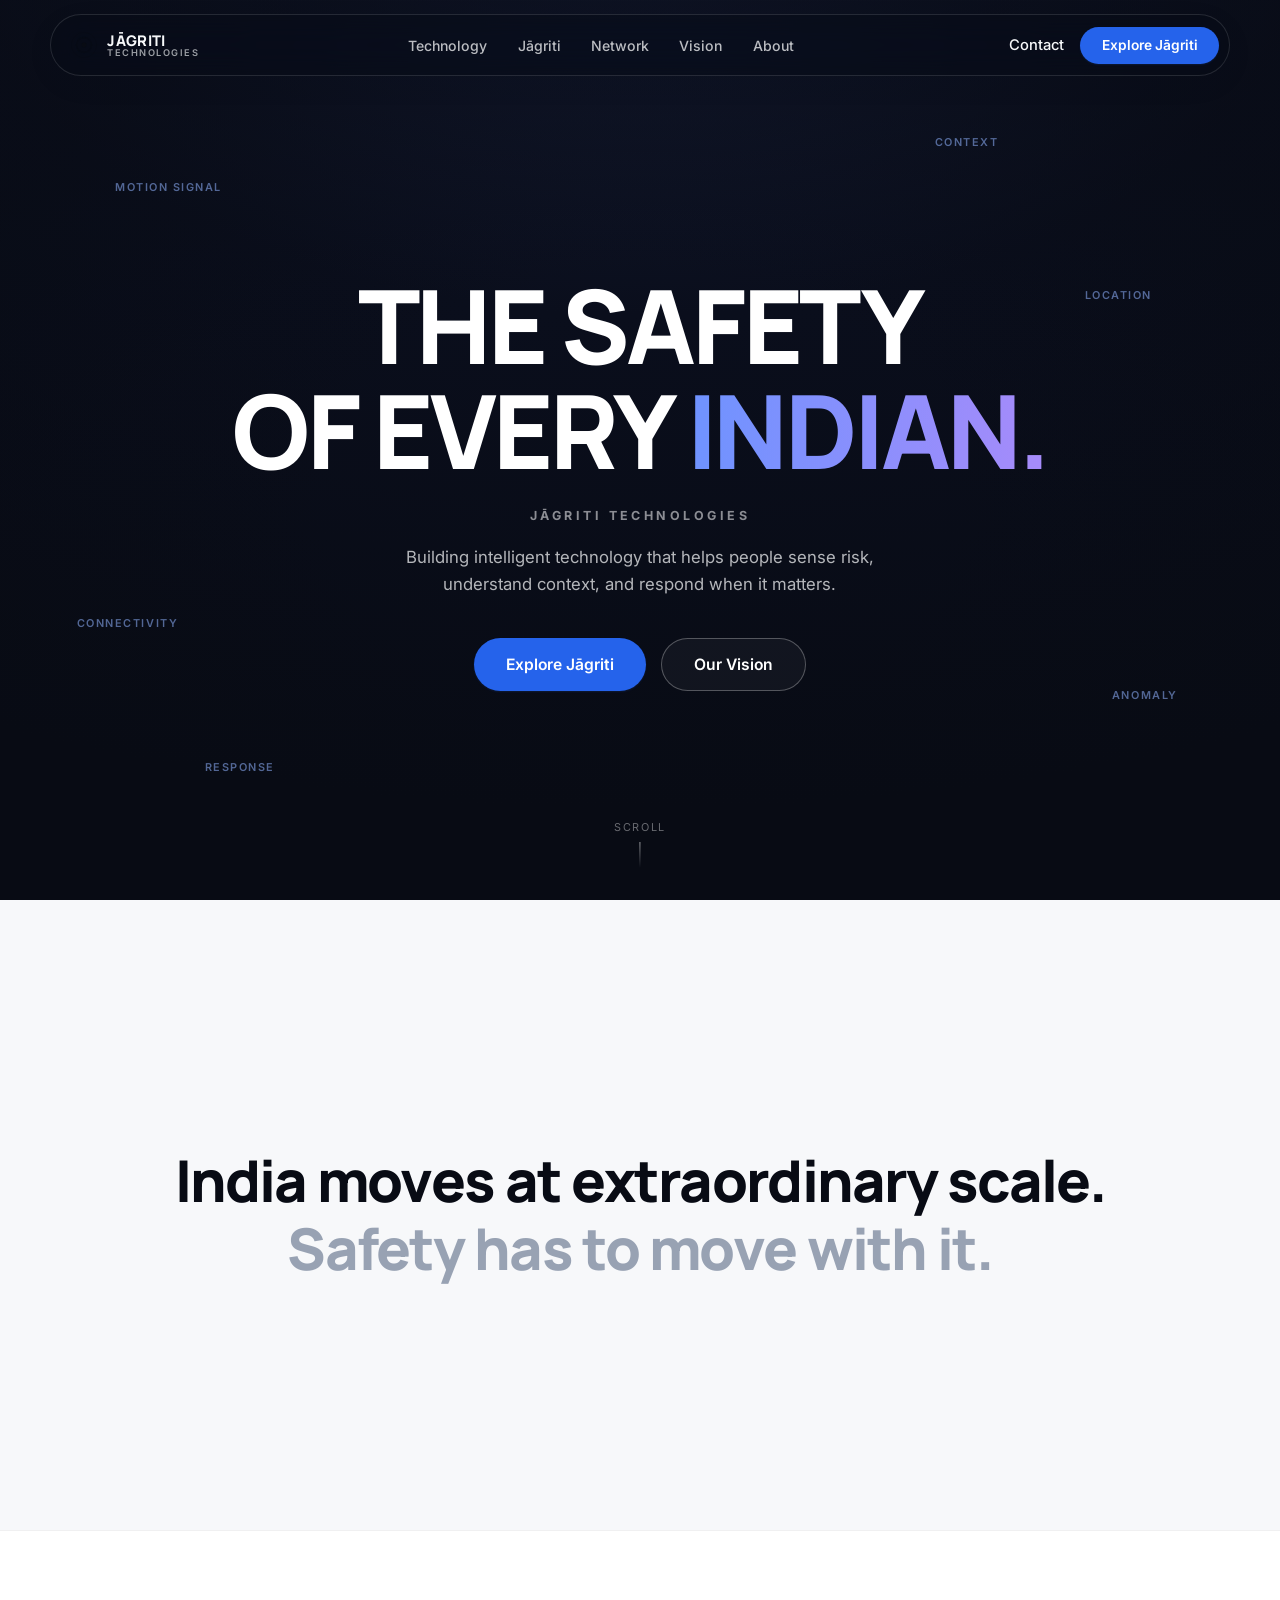
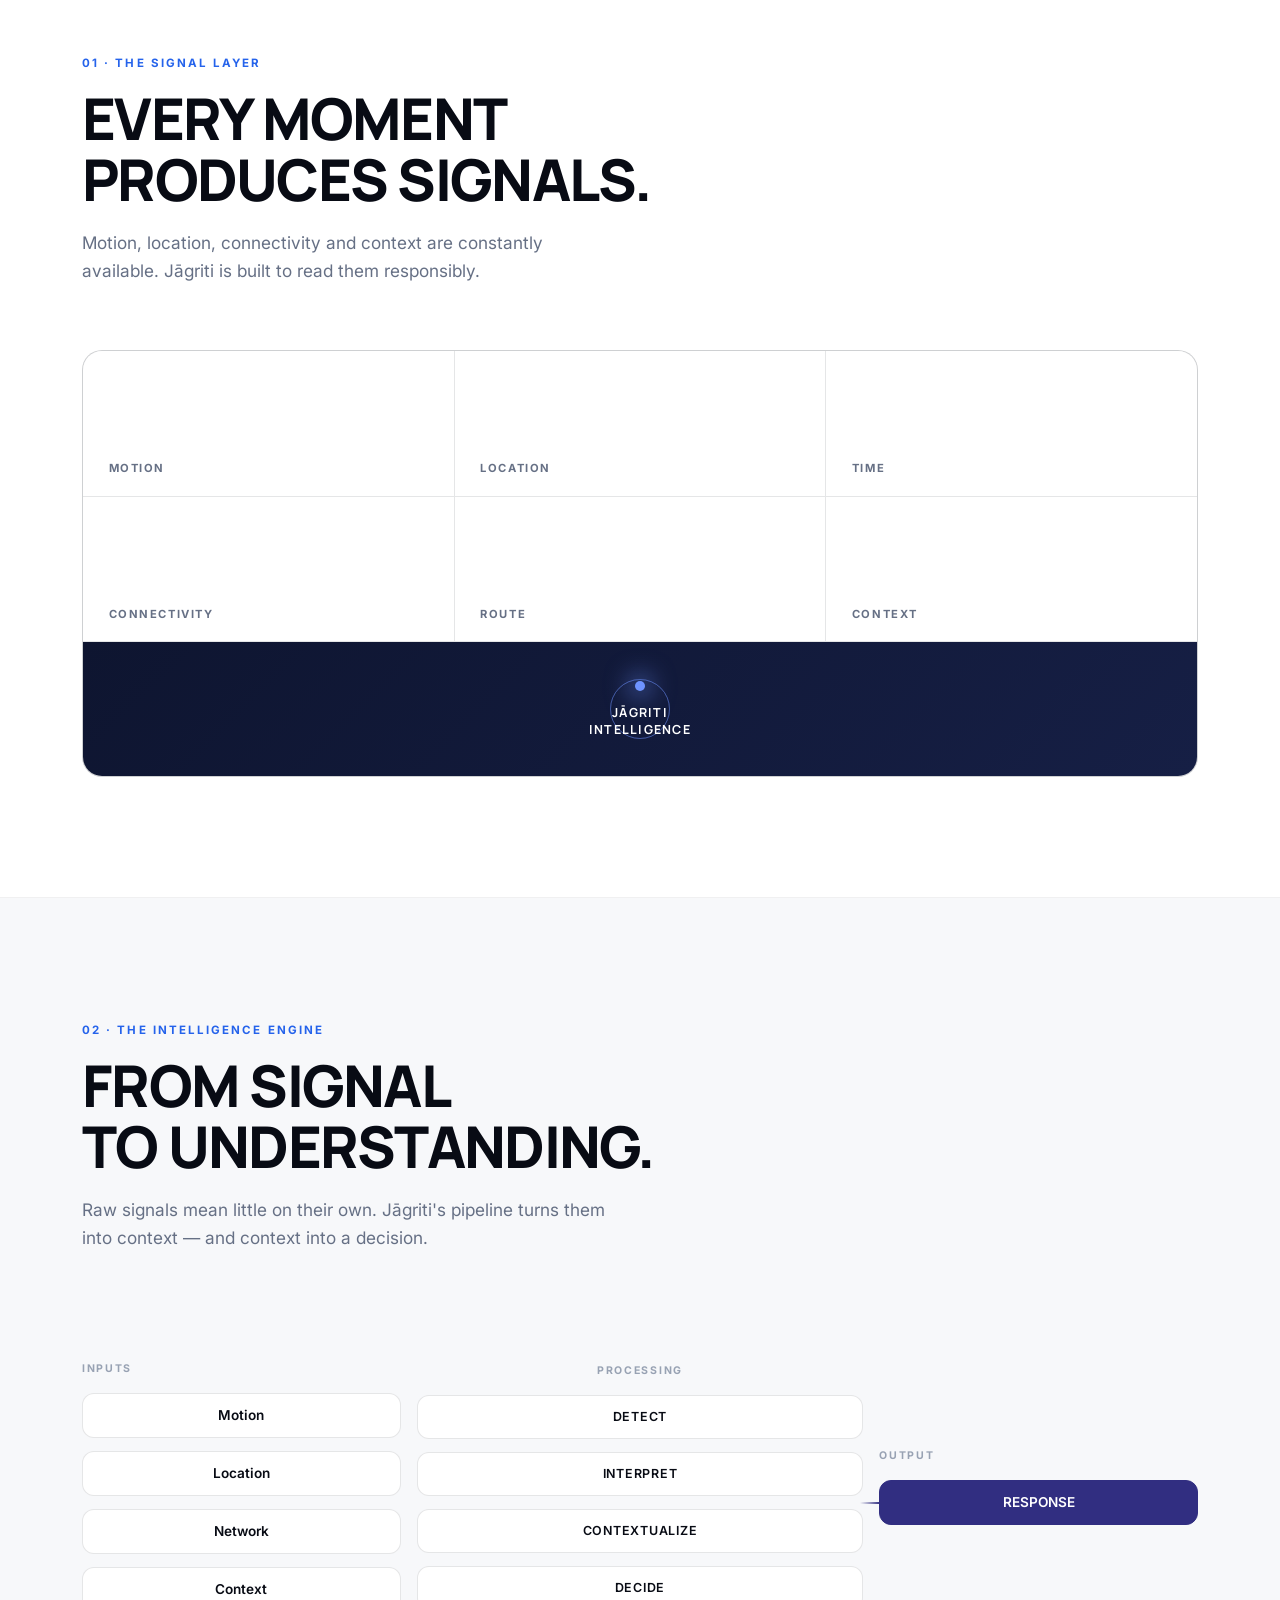
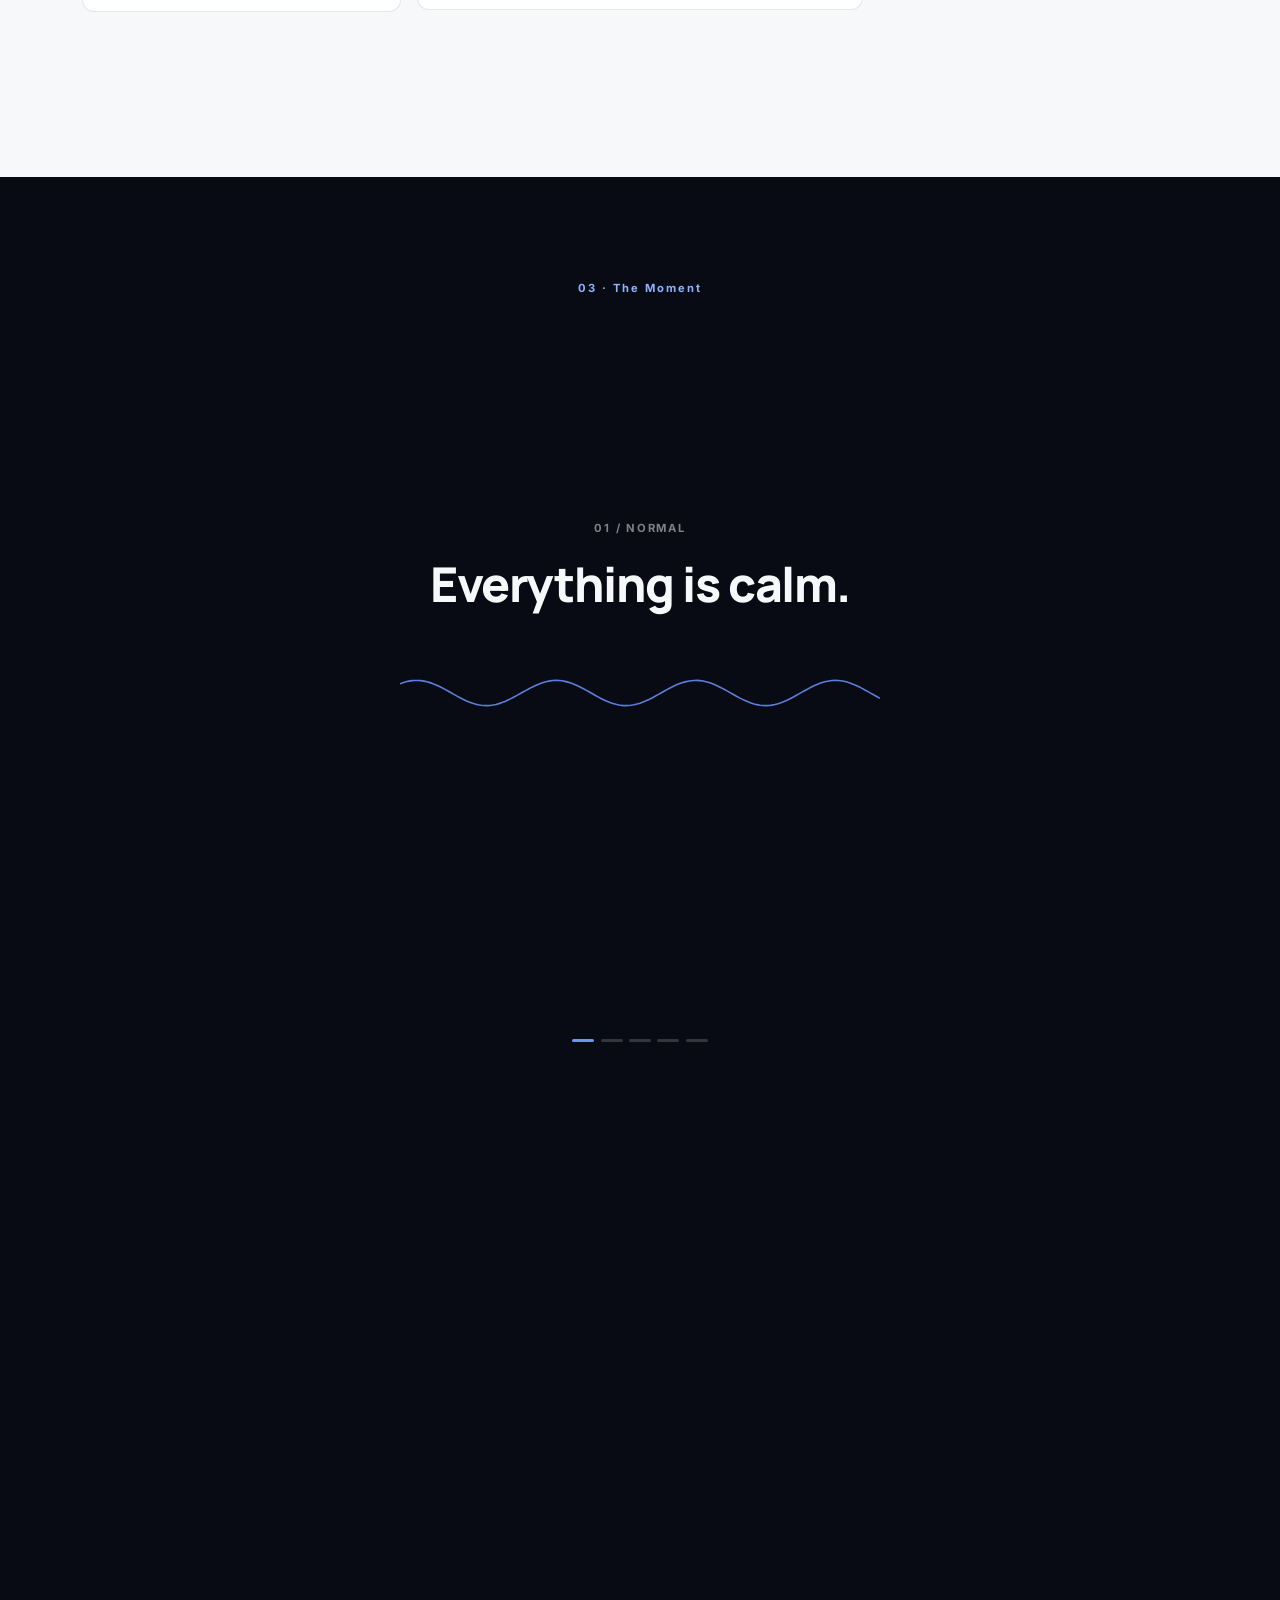
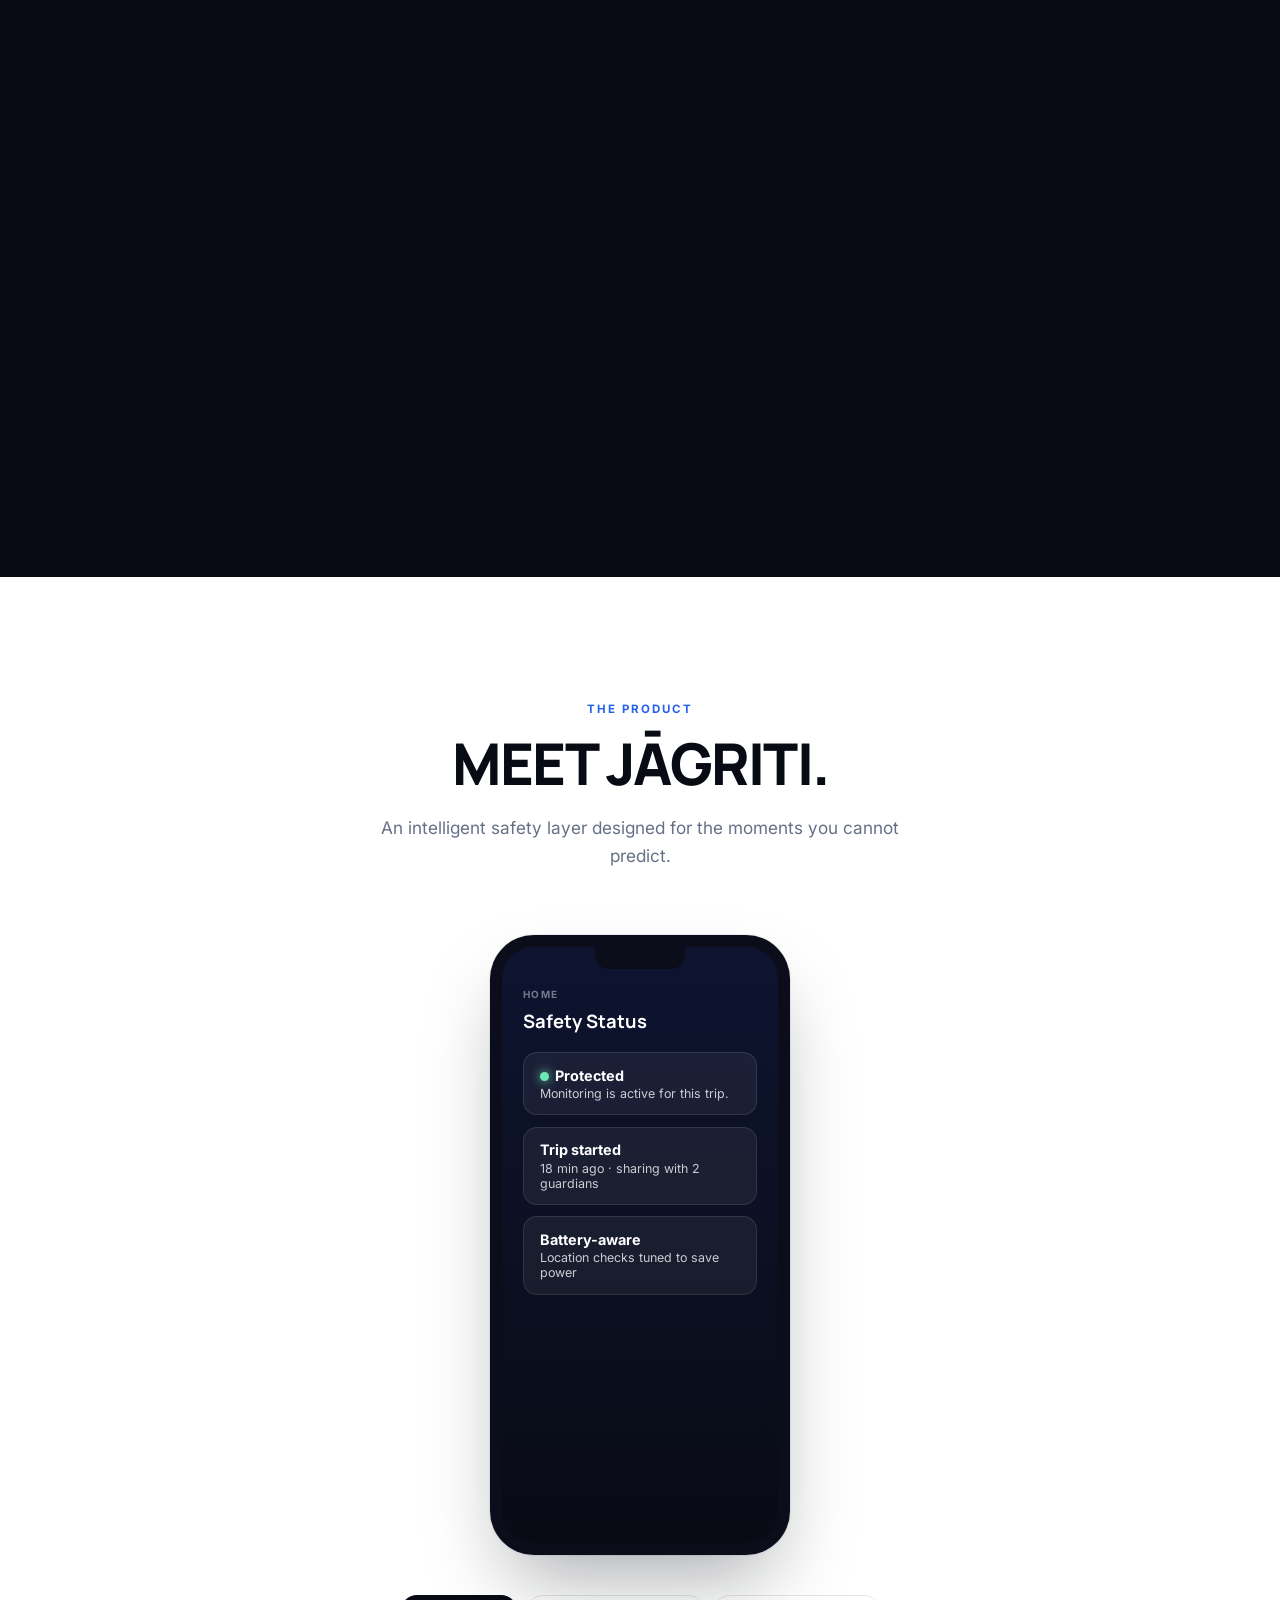
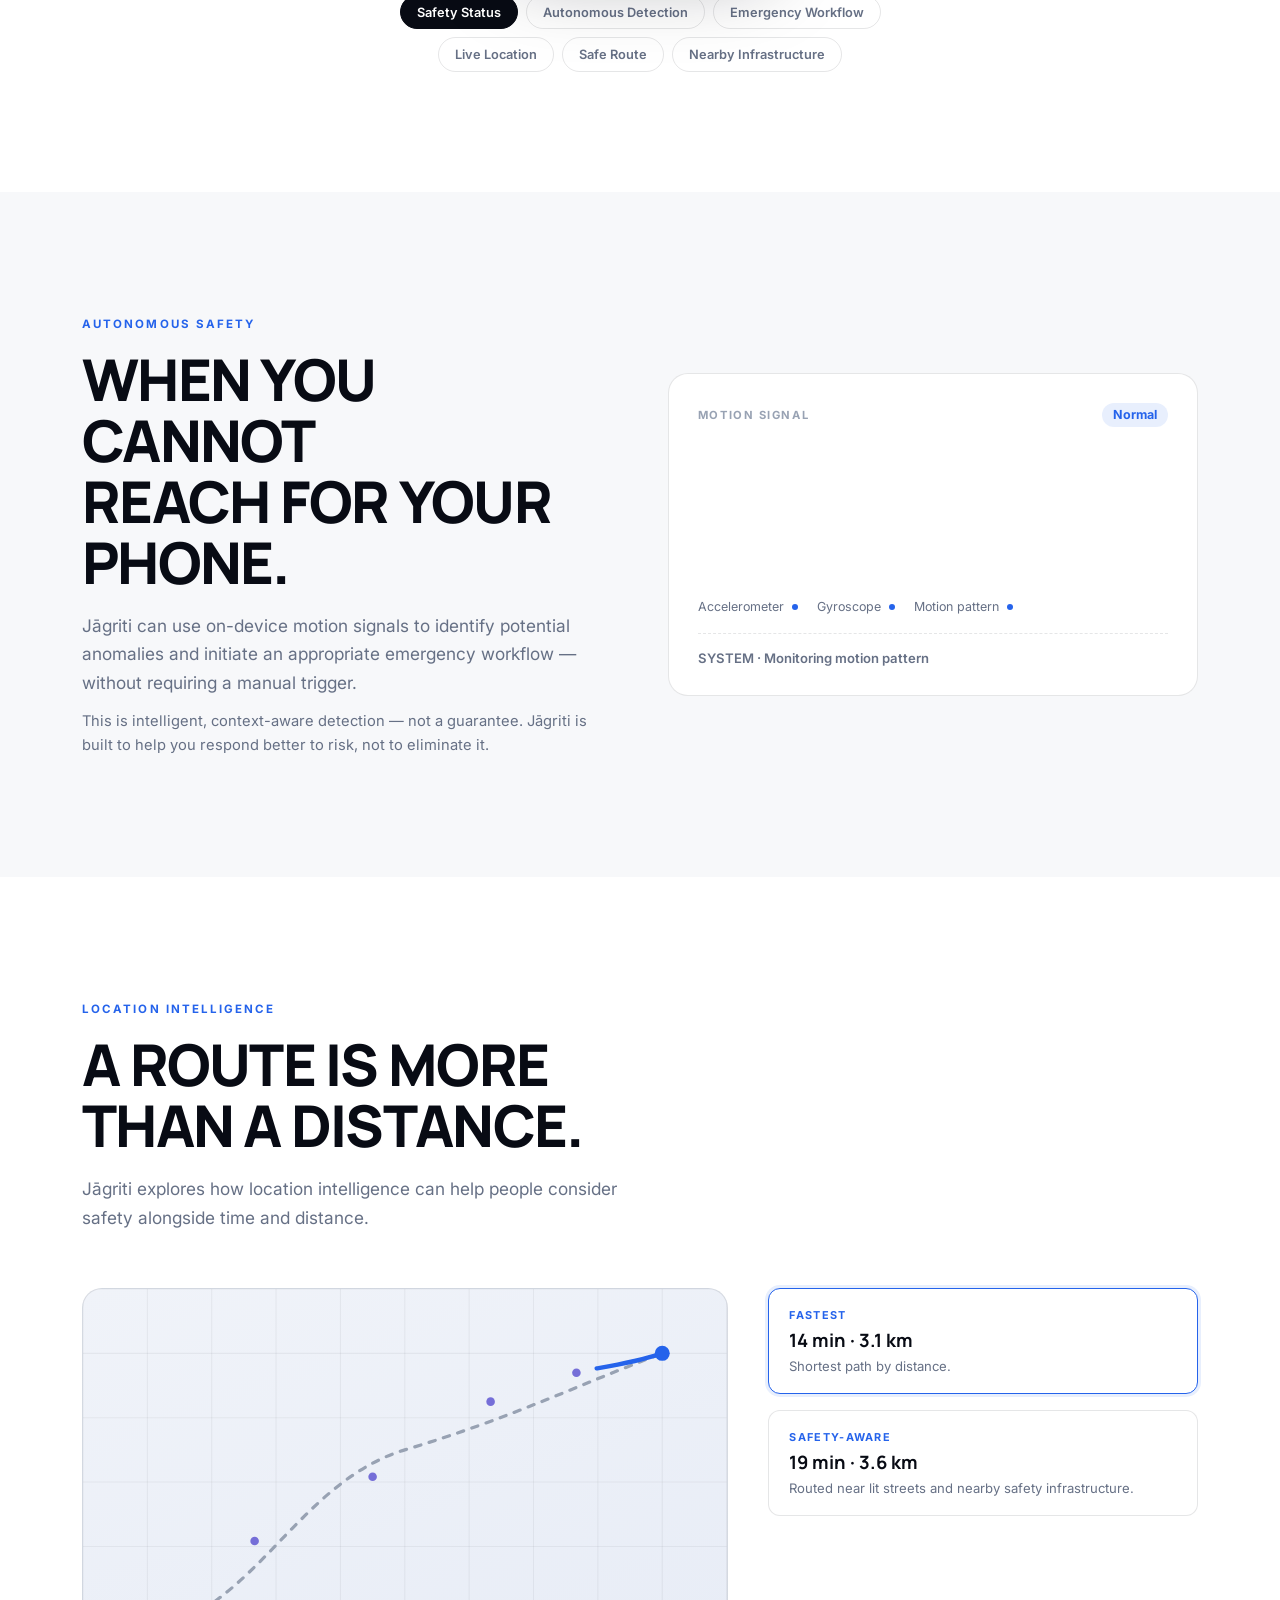
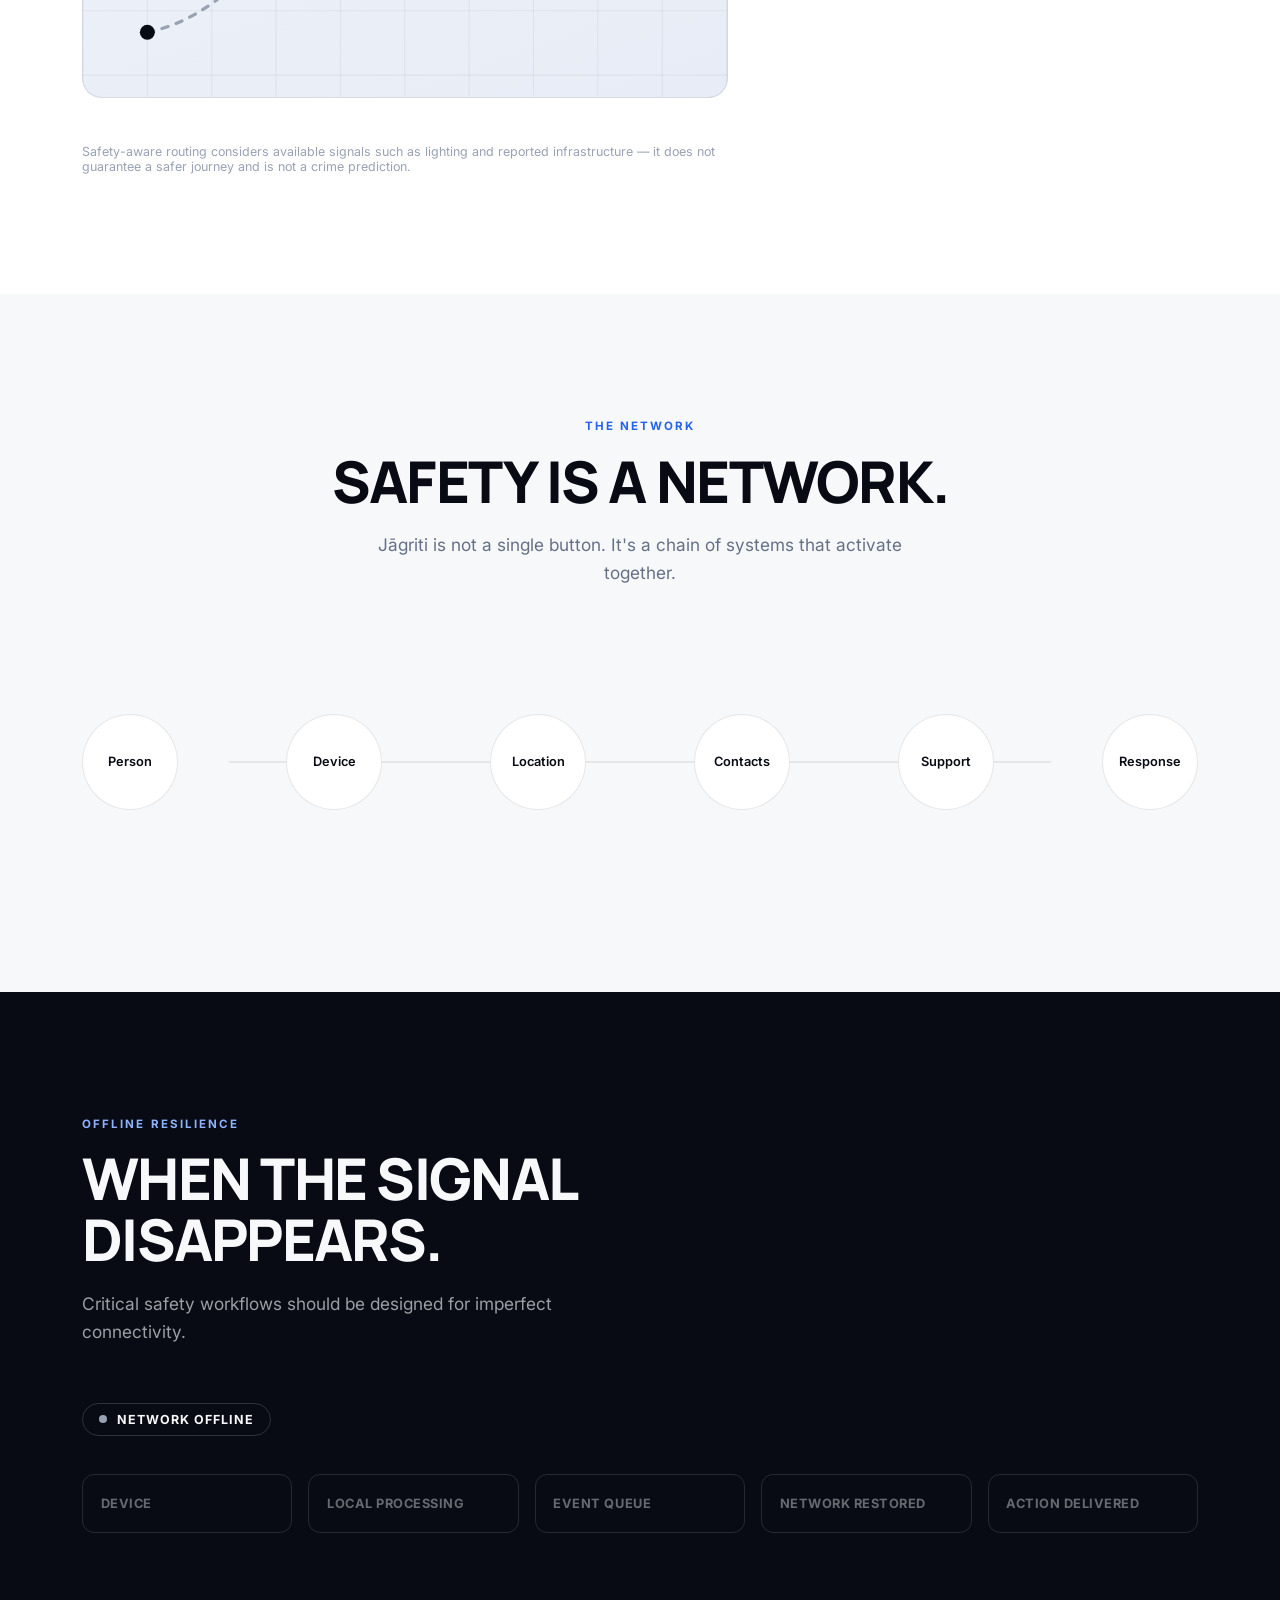
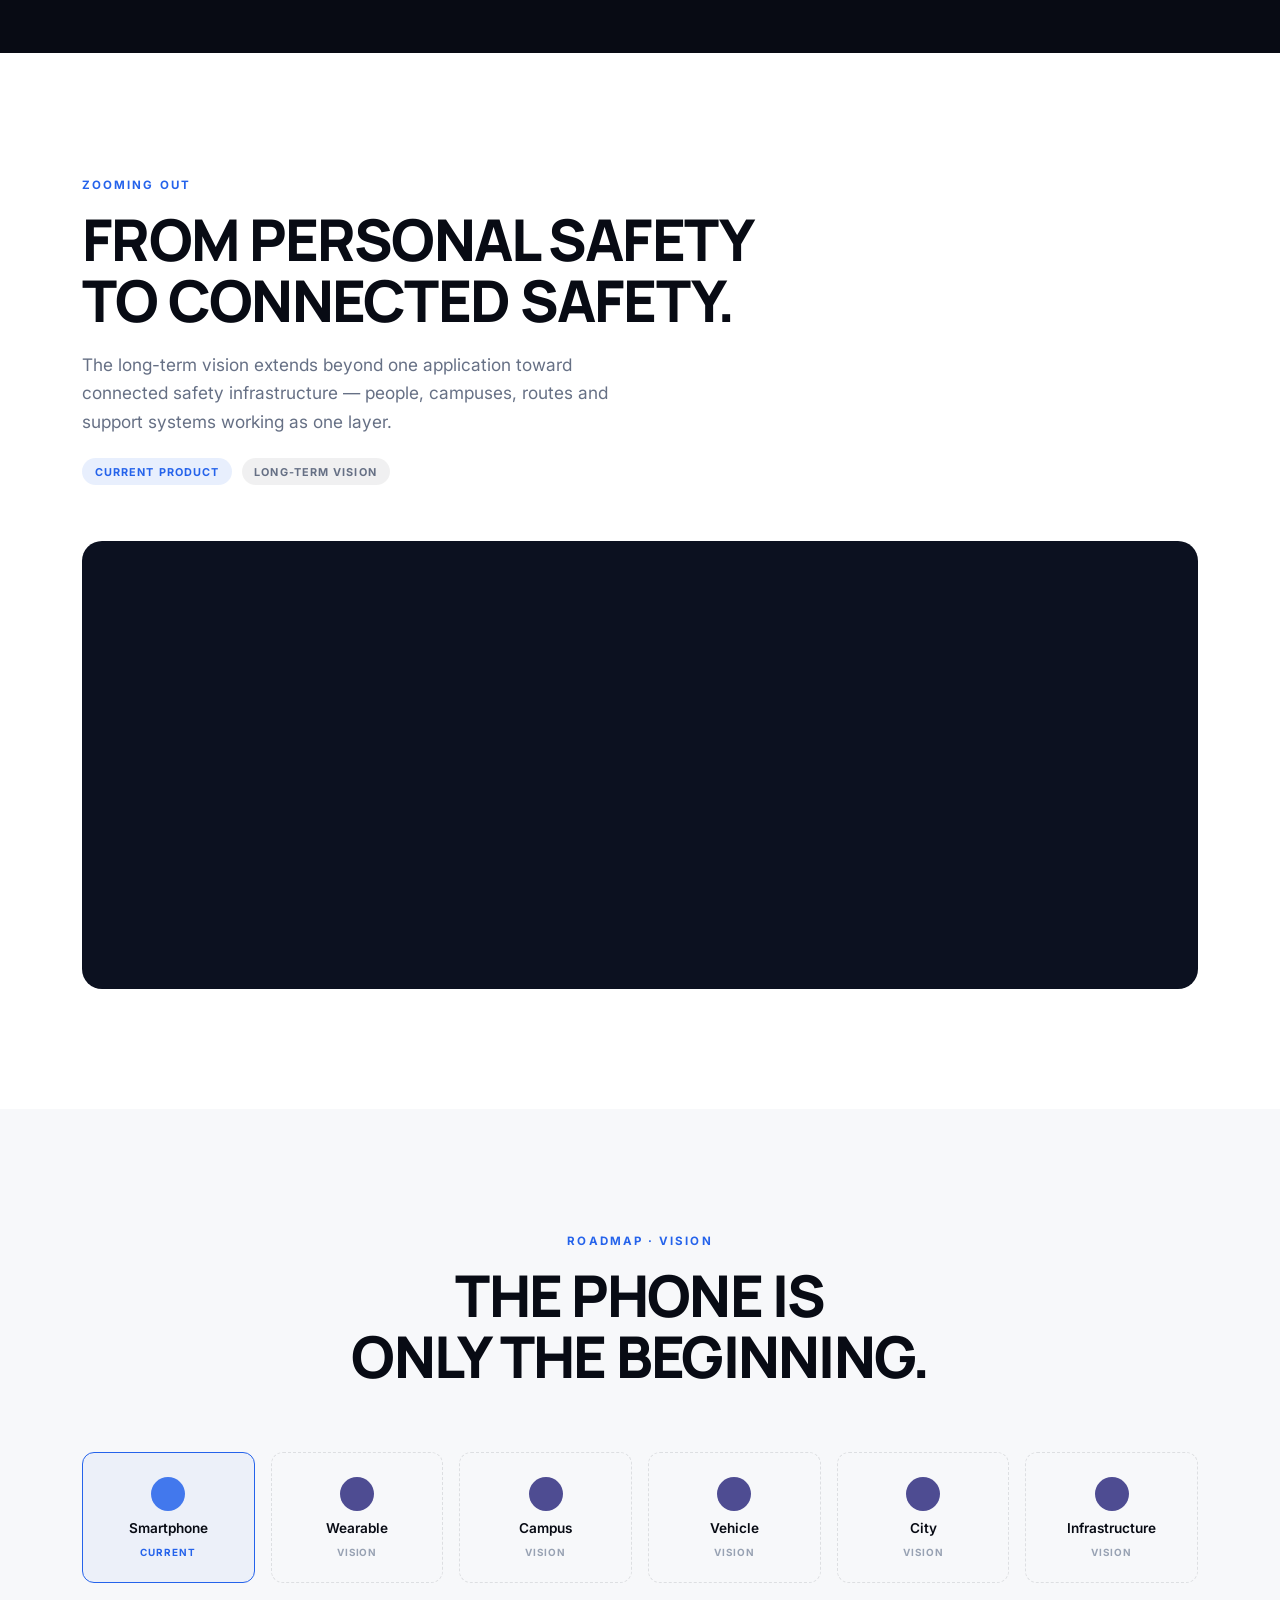
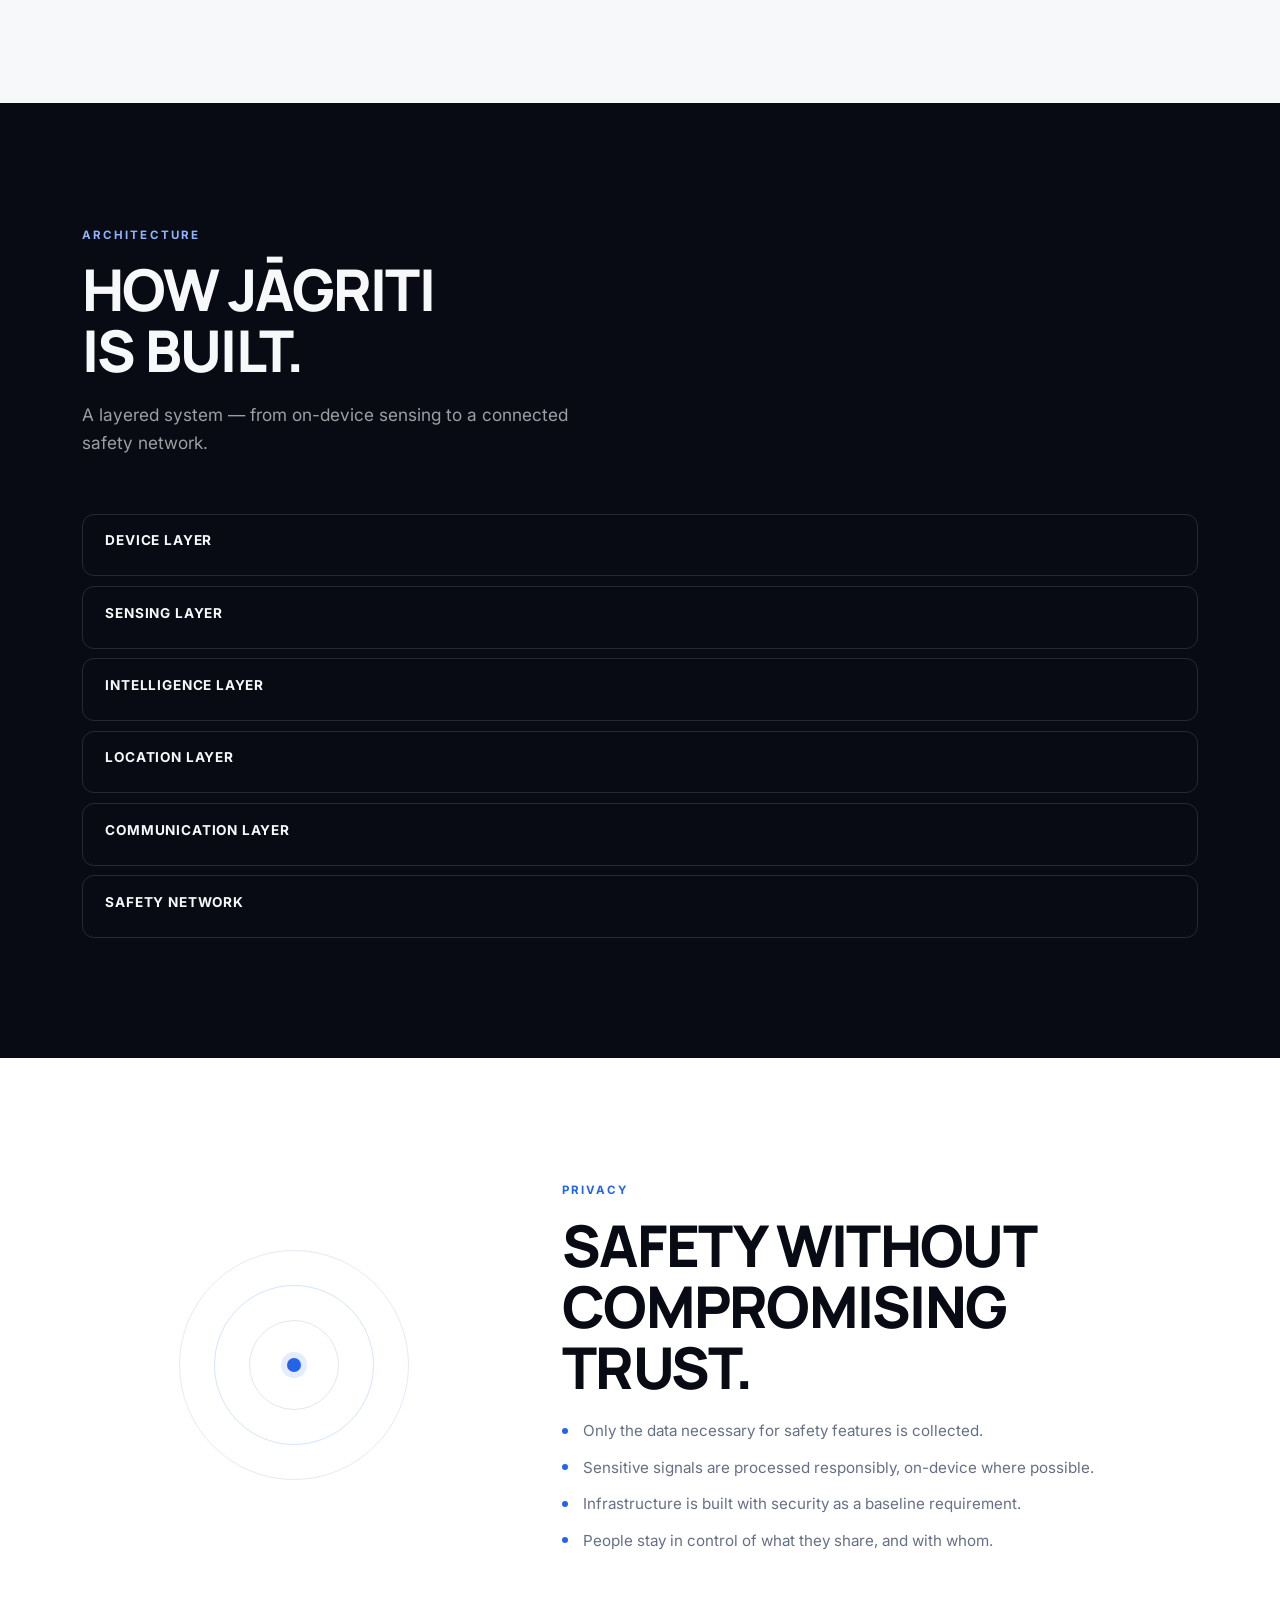
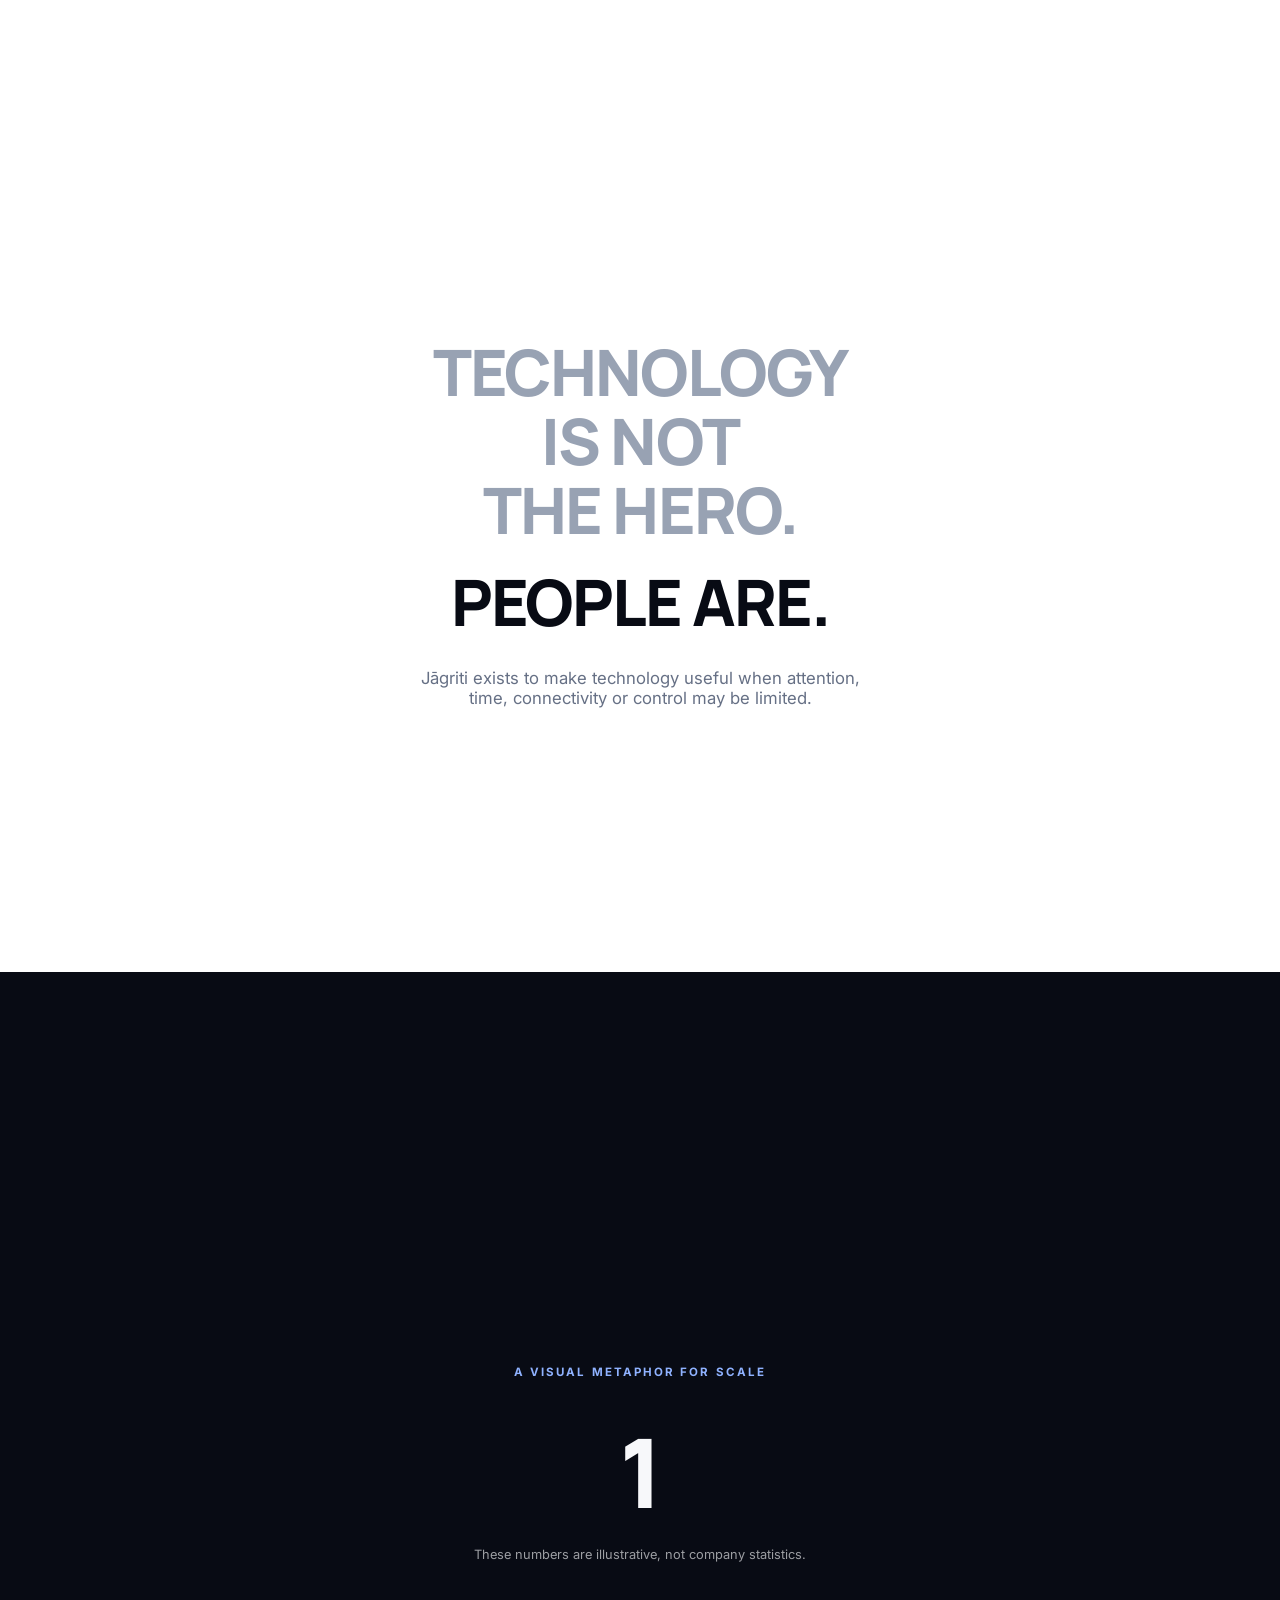
==== index.html @ 58649e99 "Set current valuation to $510K Co-Authored-By: Claude Sonnet 5.5 <noreply@anthropic.com> Claude-Sess" ====
<!DOCTYPE html>
<html lang="en">
<head>
<meta charset="UTF-8" />
<meta name="viewport" content="width=device-width, initial-scale=1.0" />
<title>Jāgriti Technologies — The Safety of Every Indian</title>
<meta name="description" content="Jāgriti Technologies builds intelligent safety technology around sensing, location, context and response." />
<meta name="theme-color" content="#080B14" />

<!-- Open Graph -->
<meta property="og:type" content="website" />
<meta property="og:title" content="Jāgriti Technologies — The Safety of Every Indian" />
<meta property="og:description" content="Jāgriti Technologies builds intelligent safety technology around sensing, location, context and response." />
<meta property="og:site_name" content="Jāgriti Technologies" />

<!-- Twitter -->
<meta name="twitter:card" content="summary_large_image" />
<meta name="twitter:title" content="Jāgriti Technologies — The Safety of Every Indian" />
<meta name="twitter:description" content="Jāgriti Technologies builds intelligent safety technology around sensing, location, context and response." />

<link rel="icon" href="data:image/svg+xml,%3Csvg xmlns='http://www.w3.org/2000/svg' viewBox='0 0 32 32'%3E%3Crect width='32' height='32' rx='8' fill='%23080B14'/%3E%3Ccircle cx='16' cy='16' r='3.2' fill='%232563EB'/%3E%3Ccircle cx='16' cy='16' r='9' fill='none' stroke='%234338CA' stroke-width='1.6' opacity='0.7'/%3E%3Ccircle cx='16' cy='16' r='14' fill='none' stroke='%232563EB' stroke-width='1' opacity='0.35'/%3E%3C/svg%3E" />

<link rel="preconnect" href="https://fonts.googleapis.com" />
<link rel="preconnect" href="https://fonts.gstatic.com" crossorigin />
<link href="https://fonts.googleapis.com/css2?family=Manrope:wght@400;500;600;700;800&family=Inter:wght@300;400;500;600;700&display=swap" rel="stylesheet" />

<link rel="stylesheet" href="css/style.css" />
</head>
<body>

<a class="skip-link" href="#main">Skip to content</a>

<!-- =========================================================
     NAVIGATION
========================================================= -->
<header class="nav" id="nav">
  <div class="nav-inner">
    <a href="#hero" class="nav-mark" aria-label="Jāgriti Technologies — home">
      <span class="nav-mark-glyph" aria-hidden="true">
        <svg viewBox="0 0 32 32" width="30" height="30">
          <circle cx="16" cy="16" r="2.6" fill="currentColor"/>
          <circle cx="16" cy="16" r="8" fill="none" stroke="currentColor" stroke-width="1.4" opacity="0.55"/>
          <circle cx="16" cy="16" r="13.5" fill="none" stroke="currentColor" stroke-width="1" opacity="0.25"/>
        </svg>
      </span>
      <span class="nav-mark-text">
        <span class="nav-mark-title">JĀGRITI</span>
        <span class="nav-mark-sub">TECHNOLOGIES</span>
      </span>
    </a>

    <nav class="nav-links" id="navLinks" aria-label="Primary">
      <a href="#signal-layer">Technology</a>
      <a href="#product">Jāgriti</a>
      <a href="#network">Network</a>
      <a href="#vision">Vision</a>
      <a href="#company">About</a>
    </nav>

    <div class="nav-actions">
      <a href="#product" class="btn btn-ghost nav-contact">Contact</a>
      <a href="#product" class="btn btn-primary nav-explore">Explore Jāgriti</a>
      <button class="nav-burger" id="navBurger" aria-expanded="false" aria-controls="mobileNav" aria-label="Open menu">
        <span></span><span></span><span></span>
      </button>
    </div>
  </div>

  <div class="mobile-nav" id="mobileNav" aria-hidden="true">
    <nav aria-label="Mobile">
      <a href="#signal-layer">Technology</a>
      <a href="#product">Jāgriti</a>
      <a href="#network">Network</a>
      <a href="#vision">Vision</a>
      <a href="#company">About</a>
      <a href="#product">Contact</a>
    </nav>
    <a href="#product" class="btn btn-primary mobile-explore">Explore Jāgriti</a>
  </div>
</header>

<main id="main">

  <!-- =========================================================
       HERO — NATIONAL SCALE
  ========================================================= -->
  <section id="hero" class="hero" aria-label="Introduction">
    <canvas id="heroCanvas" class="hero-canvas" aria-hidden="true"></canvas>
    <div class="hero-vignette" aria-hidden="true"></div>

    <div class="hero-labels" aria-hidden="true">
      <span class="hero-label hl-1">MOTION SIGNAL</span>
      <span class="hero-label hl-2">LOCATION</span>
      <span class="hero-label hl-3">CONNECTIVITY</span>
      <span class="hero-label hl-4">CONTEXT</span>
      <span class="hero-label hl-5">ANOMALY</span>
      <span class="hero-label hl-6">RESPONSE</span>
    </div>

    <div class="hero-content">
      <h1 class="hero-headline">
        <span class="line">THE SAFETY</span>
        <span class="line">OF EVERY <em>INDIAN.</em></span>
      </h1>
      <p class="hero-kicker">JĀGRITI TECHNOLOGIES</p>
      <p class="hero-sub">Building intelligent technology that helps people sense risk, understand context, and respond when it matters.</p>
      <div class="hero-ctas">
        <a href="#product" class="btn btn-primary btn-lg">Explore Jāgriti</a>
        <a href="#vision" class="btn btn-outline btn-lg">Our Vision</a>
      </div>
    </div>

    <div class="hero-scroll" aria-hidden="true">
      <span>Scroll</span>
      <i></i>
    </div>
  </section>

  <!-- =========================================================
       TRANSITION
  ========================================================= -->
  <section class="transition" aria-label="Transition">
    <p class="transition-line reveal" data-split>India moves at extraordinary scale.</p>
    <p class="transition-line transition-line-dim reveal" data-split>Safety has to move with it.</p>
  </section>

  <!-- =========================================================
       SIGNAL LAYER
  ========================================================= -->
  <section id="signal-layer" class="signal-layer" aria-label="The signal layer">
    <div class="wrap">
      <div class="section-head reveal">
        <span class="eyebrow">01 · The Signal Layer</span>
        <h2 class="h2">EVERY MOMENT<br/>PRODUCES SIGNALS.</h2>
        <p class="lede">Motion, location, connectivity and context are constantly available. Jāgriti is built to read them responsibly.</p>
      </div>

      <div class="signal-board reveal" id="signalBoard">
        <div class="signal-cell" data-signal="motion">
          <canvas class="signal-canvas" width="240" height="80"></canvas>
          <span class="signal-name">MOTION</span>
        </div>
        <div class="signal-cell" data-signal="location">
          <canvas class="signal-canvas" width="240" height="80"></canvas>
          <span class="signal-name">LOCATION</span>
        </div>
        <div class="signal-cell" data-signal="time">
          <canvas class="signal-canvas" width="240" height="80"></canvas>
          <span class="signal-name">TIME</span>
        </div>
        <div class="signal-cell" data-signal="connectivity">
          <canvas class="signal-canvas" width="240" height="80"></canvas>
          <span class="signal-name">CONNECTIVITY</span>
        </div>
        <div class="signal-cell" data-signal="route">
          <canvas class="signal-canvas" width="240" height="80"></canvas>
          <span class="signal-name">ROUTE</span>
        </div>
        <div class="signal-cell" data-signal="context">
          <canvas class="signal-canvas" width="240" height="80"></canvas>
          <span class="signal-name">CONTEXT</span>
        </div>

        <div class="signal-core">
          <span class="signal-core-ring r1"></span>
          <span class="signal-core-ring r2"></span>
          <span class="signal-core-dot"></span>
          <span class="signal-core-label">JĀGRITI<br/>INTELLIGENCE</span>
        </div>
      </div>
    </div>
  </section>

  <!-- =========================================================
       INTELLIGENCE ENGINE
  ========================================================= -->
  <section id="intelligence" class="intelligence" aria-label="The intelligence engine">
    <div class="wrap">
      <div class="section-head reveal">
        <span class="eyebrow">02 · The Intelligence Engine</span>
        <h2 class="h2">FROM SIGNAL<br/>TO UNDERSTANDING.</h2>
        <p class="lede">Raw signals mean little on their own. Jāgriti's pipeline turns them into context — and context into a decision.</p>
      </div>

      <div class="engine-diagram reveal" id="engineDiagram">
        <div class="engine-col engine-inputs">
          <span class="engine-col-label">INPUTS</span>
          <div class="engine-node" data-node="in-motion">Motion</div>
          <div class="engine-node" data-node="in-location">Location</div>
          <div class="engine-node" data-node="in-network">Network</div>
          <div class="engine-node" data-node="in-context">Context</div>
        </div>

        <svg class="engine-svg" viewBox="0 0 400 320" preserveAspectRatio="none" aria-hidden="true">
          <g class="engine-paths"></g>
        </svg>

        <div class="engine-col engine-pipeline">
          <span class="engine-col-label">PROCESSING</span>
          <div class="engine-stage" data-stage="detect">DETECT</div>
          <div class="engine-stage" data-stage="interpret">INTERPRET</div>
          <div class="engine-stage" data-stage="contextualize">CONTEXTUALIZE</div>
          <div class="engine-stage" data-stage="decide">DECIDE</div>
        </div>

        <div class="engine-col engine-output">
          <span class="engine-col-label">OUTPUT</span>
          <div class="engine-node engine-node-output">RESPONSE</div>
        </div>
      </div>
    </div>
  </section>

  <!-- =========================================================
       THE MOMENT — cinematic scroll sequence
  ========================================================= -->
  <section id="moment" class="moment" aria-label="A moment, walked through">
    <div class="moment-sticky">
      <div class="moment-eyebrow">03 · The Moment</div>

      <div class="moment-scene" data-scene="0">
        <span class="moment-tag">01 / NORMAL</span>
        <h3 class="moment-title">Everything is calm.</h3>
        <div class="moment-wave" id="momentWave"><canvas></canvas></div>
      </div>

      <div class="moment-scene" data-scene="1">
        <span class="moment-tag">02 / CHANGE</span>
        <h3 class="moment-title">Something changes.</h3>
        <p class="moment-copy">A motion signal shifts outside its normal pattern.</p>
      </div>

      <div class="moment-scene" data-scene="2">
        <span class="moment-tag moment-tag-alert">03 / NOTICE</span>
        <h3 class="moment-title">The system notices.</h3>
        <p class="moment-copy">An anomaly is flagged for further context — not yet an alert.</p>
      </div>

      <div class="moment-scene" data-scene="3">
        <span class="moment-tag moment-tag-alert">04 / CONTEXT</span>
        <h3 class="moment-title">Context matters.</h3>
        <div class="moment-context">
          <span>Location</span><span>Movement</span><span>Connectivity</span>
        </div>
      </div>

      <div class="moment-scene" data-scene="4">
        <span class="moment-tag moment-tag-response">05 / RESPONSE</span>
        <h3 class="moment-title">The system responds.</h3>
        <ul class="moment-checklist">
          <li>Guardian notified</li>
          <li>Live location shared</li>
          <li>Workflow initiated</li>
        </ul>
      </div>

      <div class="moment-progress" aria-hidden="true">
        <span></span><span></span><span></span><span></span><span></span>
      </div>
    </div>
    <div class="moment-spacer" aria-hidden="true"></div>
  </section>

  <!-- =========================================================
       MEET JĀGRITI — product
  ========================================================= -->
  <section id="product" class="product" aria-label="Meet Jāgriti">
    <div class="wrap">
      <div class="section-head reveal center">
        <span class="eyebrow">The Product</span>
        <h2 class="h2">MEET JĀGRITI.</h2>
        <p class="lede center">An intelligent safety layer designed for the moments you cannot predict.</p>
      </div>

      <div class="product-showcase reveal">
        <div class="phone" id="productPhone">
          <div class="phone-notch"></div>
          <div class="phone-screen" id="phoneScreen">
            <!-- screens injected by JS -->
          </div>
        </div>

        <div class="product-tabs" id="productTabs" role="tablist" aria-label="Jāgriti screens">
          <button role="tab" aria-selected="true" data-screen="status">Safety Status</button>
          <button role="tab" aria-selected="false" data-screen="detection">Autonomous Detection</button>
          <button role="tab" aria-selected="false" data-screen="emergency">Emergency Workflow</button>
          <button role="tab" aria-selected="false" data-screen="location">Live Location</button>
          <button role="tab" aria-selected="false" data-screen="route">Safe Route</button>
          <button role="tab" aria-selected="false" data-screen="infra">Nearby Infrastructure</button>
        </div>
      </div>
    </div>
  </section>

  <!-- =========================================================
       AUTONOMOUS SAFETY
  ========================================================= -->
  <section id="autonomous" class="autonomous" aria-label="Autonomous safety">
    <div class="wrap split">
      <div class="section-head reveal">
        <span class="eyebrow">Autonomous Safety</span>
        <h2 class="h2">WHEN YOU CANNOT<br/>REACH FOR YOUR PHONE.</h2>
        <p class="lede">Jāgriti can use on-device motion signals to identify potential anomalies and initiate an appropriate emergency workflow — without requiring a manual trigger.</p>
        <p class="lede small">This is intelligent, context-aware detection — not a guarantee. Jāgriti is built to help you respond better to risk, not to eliminate it.</p>
      </div>

      <div class="sensor-panel reveal">
        <div class="sensor-row">
          <span class="sensor-label">MOTION SIGNAL</span>
          <span class="sensor-state" id="sensorState">Normal</span>
        </div>
        <canvas id="sensorCanvas" class="sensor-canvas" width="640" height="160"></canvas>
        <div class="sensor-readout">
          <div><span>Accelerometer</span><i></i></div>
          <div><span>Gyroscope</span><i></i></div>
          <div><span>Motion pattern</span><i></i></div>
        </div>
        <div class="sensor-system-msg" id="sensorMsg">SYSTEM · Monitoring motion pattern</div>
      </div>
    </div>
  </section>

  <!-- =========================================================
       SAFE ROUTES
  ========================================================= -->
  <section id="routes" class="routes" aria-label="Safe routes">
    <div class="wrap">
      <div class="section-head reveal">
        <span class="eyebrow">Location Intelligence</span>
        <h2 class="h2">A ROUTE IS MORE<br/>THAN A DISTANCE.</h2>
        <p class="lede">Jāgriti explores how location intelligence can help people consider safety alongside time and distance.</p>
      </div>

      <div class="route-panel reveal">
        <svg class="route-map" viewBox="0 0 600 380" aria-hidden="true">
          <g class="route-grid"></g>
          <path class="route-path route-fast" d="M60,320 C160,300 200,180 300,150 C400,120 460,90 540,60" />
          <path class="route-path route-safe" d="M60,320 C120,260 140,200 220,190 C300,180 340,140 380,110 C440,70 480,80 540,60" />
          <g class="route-infra"></g>
          <circle class="route-point route-start" cx="60" cy="320" r="7" />
          <circle class="route-point route-end" cx="540" cy="60" r="7" />
        </svg>

        <div class="route-cards">
          <button class="route-card active" data-route="fast" aria-pressed="true">
            <span class="route-card-tag">FASTEST</span>
            <span class="route-card-stat">14 min · 3.1 km</span>
            <span class="route-card-note">Shortest path by distance.</span>
          </button>
          <button class="route-card" data-route="safe" aria-pressed="false">
            <span class="route-card-tag">SAFETY-AWARE</span>
            <span class="route-card-stat">19 min · 3.6 km</span>
            <span class="route-card-note">Routed near lit streets and nearby safety infrastructure.</span>
          </button>
        </div>
        <p class="route-disclaimer">Safety-aware routing considers available signals such as lighting and reported infrastructure — it does not guarantee a safer journey and is not a crime prediction.</p>
      </div>
    </div>
  </section>

  <!-- =========================================================
       EMERGENCY NETWORK
  ========================================================= -->
  <section id="network" class="network" aria-label="The safety network">
    <div class="wrap">
      <div class="section-head reveal center">
        <span class="eyebrow">The Network</span>
        <h2 class="h2">SAFETY IS A NETWORK.</h2>
        <p class="lede center">Jāgriti is not a single button. It's a chain of systems that activate together.</p>
      </div>

      <div class="network-graph reveal" id="networkGraph">
        <svg viewBox="0 0 900 220" aria-hidden="true">
          <g class="network-lines"></g>
        </svg>
        <div class="network-nodes">
          <button class="network-node" data-node="0"><span>Person</span></button>
          <button class="network-node" data-node="1"><span>Device</span></button>
          <button class="network-node" data-node="2"><span>Location</span></button>
          <button class="network-node" data-node="3"><span>Contacts</span></button>
          <button class="network-node" data-node="4"><span>Support</span></button>
          <button class="network-node" data-node="5"><span>Response</span></button>
        </div>
      </div>
    </div>
  </section>

  <!-- =========================================================
       OFFLINE RESILIENCE
  ========================================================= -->
  <section id="offline" class="offline dark-zone" aria-label="Offline resilience">
    <div class="wrap">
      <div class="section-head reveal">
        <span class="eyebrow">Offline Resilience</span>
        <h2 class="h2">WHEN THE SIGNAL<br/>DISAPPEARS.</h2>
        <p class="lede">Critical safety workflows should be designed for imperfect connectivity.</p>
      </div>

      <div class="offline-flow reveal" id="offlineFlow">
        <div class="offline-status">
          <span class="offline-dot"></span>
          <span id="offlineStatusText">NETWORK OFFLINE</span>
        </div>
        <div class="offline-chain">
          <div class="offline-node" data-step="device">DEVICE</div>
          <div class="offline-node" data-step="local">LOCAL PROCESSING</div>
          <div class="offline-node" data-step="queue">EVENT QUEUE</div>
          <div class="offline-node" data-step="restored">NETWORK RESTORED</div>
          <div class="offline-node" data-step="delivered">ACTION DELIVERED</div>
        </div>
      </div>
    </div>
  </section>

  <!-- =========================================================
       SAFETY INFRASTRUCTURE (zoom out)
  ========================================================= -->
  <section id="infrastructure" class="infrastructure" aria-label="Safety infrastructure">
    <div class="wrap">
      <div class="section-head reveal">
        <span class="eyebrow">Zooming Out</span>
        <h2 class="h2">FROM PERSONAL SAFETY<br/>TO CONNECTED SAFETY.</h2>
        <p class="lede">The long-term vision extends beyond one application toward connected safety infrastructure — people, campuses, routes and support systems working as one layer.</p>
        <div class="vision-tags">
          <span class="tag tag-current">CURRENT PRODUCT</span>
          <span class="tag tag-vision">LONG-TERM VISION</span>
        </div>
      </div>

      <div class="city-canvas-wrap reveal">
        <canvas id="cityCanvas" width="1200" height="480"></canvas>
      </div>
    </div>
  </section>

  <!-- =========================================================
       BEYOND THE PHONE
  ========================================================= -->
  <section id="beyond" class="beyond" aria-label="Beyond the phone">
    <div class="wrap">
      <div class="section-head reveal center">
        <span class="eyebrow">Roadmap · Vision</span>
        <h2 class="h2">THE PHONE IS<br/>ONLY THE BEGINNING.</h2>
      </div>

      <div class="beyond-row reveal">
        <div class="beyond-node beyond-active">
          <span class="beyond-icon" data-icon="phone"></span>
          <span>Smartphone</span>
          <em>current</em>
        </div>
        <div class="beyond-node">
          <span class="beyond-icon" data-icon="watch"></span>
          <span>Wearable</span>
          <em>vision</em>
        </div>
        <div class="beyond-node">
          <span class="beyond-icon" data-icon="campus"></span>
          <span>Campus</span>
          <em>vision</em>
        </div>
        <div class="beyond-node">
          <span class="beyond-icon" data-icon="vehicle"></span>
          <span>Vehicle</span>
          <em>vision</em>
        </div>
        <div class="beyond-node">
          <span class="beyond-icon" data-icon="city"></span>
          <span>City</span>
          <em>vision</em>
        </div>
        <div class="beyond-node">
          <span class="beyond-icon" data-icon="infra"></span>
          <span>Infrastructure</span>
          <em>vision</em>
        </div>
      </div>
    </div>
  </section>

  <!-- =========================================================
       TECHNOLOGY ARCHITECTURE
  ========================================================= -->
  <section id="architecture" class="architecture dark-zone" aria-label="Technology architecture">
    <div class="wrap">
      <div class="section-head reveal">
        <span class="eyebrow">Architecture</span>
        <h2 class="h2">HOW JĀGRITI<br/>IS BUILT.</h2>
        <p class="lede">A layered system — from on-device sensing to a connected safety network.</p>
      </div>

      <div class="arch-stack reveal" id="archStack">
        <button class="arch-layer" data-layer="device" aria-expanded="false">
          <span class="arch-layer-name">DEVICE LAYER</span>
          <span class="arch-layer-detail">Runs on the phone already in your pocket — no additional hardware required today.</span>
        </button>
        <button class="arch-layer" data-layer="sensing" aria-expanded="false">
          <span class="arch-layer-name">SENSING LAYER</span>
          <span class="arch-layer-detail">Accelerometer and gyroscope readings captured continuously and efficiently.</span>
        </button>
        <button class="arch-layer" data-layer="intelligence" aria-expanded="false">
          <span class="arch-layer-name">INTELLIGENCE LAYER</span>
          <span class="arch-layer-detail">An on-device model interprets motion patterns to flag potential anomalies.</span>
        </button>
        <button class="arch-layer" data-layer="location" aria-expanded="false">
          <span class="arch-layer-name">LOCATION LAYER</span>
          <span class="arch-layer-detail">Geospatial positioning designed to stay useful even with limited GPS or battery.</span>
        </button>
        <button class="arch-layer" data-layer="communication" aria-expanded="false">
          <span class="arch-layer-name">COMMUNICATION LAYER</span>
          <span class="arch-layer-detail">Realtime delivery with an SMS fallback, so alerts can still reach guardians without data connectivity.</span>
        </button>
        <button class="arch-layer" data-layer="network" aria-expanded="false">
          <span class="arch-layer-name">SAFETY NETWORK</span>
          <span class="arch-layer-detail">Guardians, support systems and — over time — a wider connected safety layer.</span>
        </button>
      </div>
    </div>
  </section>

  <!-- =========================================================
       PRIVACY
  ========================================================= -->
  <section id="privacy" class="privacy" aria-label="Privacy">
    <div class="wrap split reverse">
      <div class="privacy-viz reveal" aria-hidden="true">
        <span class="privacy-ring pr-1"></span>
        <span class="privacy-ring pr-2"></span>
        <span class="privacy-ring pr-3"></span>
        <span class="privacy-core"></span>
      </div>
      <div class="section-head reveal">
        <span class="eyebrow">Privacy</span>
        <h2 class="h2">SAFETY WITHOUT<br/>COMPROMISING TRUST.</h2>
        <ul class="privacy-list">
          <li>Only the data necessary for safety features is collected.</li>
          <li>Sensitive signals are processed responsibly, on-device where possible.</li>
          <li>Infrastructure is built with security as a baseline requirement.</li>
          <li>People stay in control of what they share, and with whom.</li>
        </ul>
      </div>
    </div>
  </section>

  <!-- =========================================================
       HUMAN LAYER
  ========================================================= -->
  <section class="human" aria-label="People, not technology">
    <p class="human-line reveal">TECHNOLOGY<br/>IS NOT<br/>THE HERO.</p>
    <p class="human-line human-line-2 reveal">PEOPLE ARE.</p>
    <p class="human-sub reveal">Jāgriti exists to make technology useful when attention, time, connectivity or control may be limited.</p>
  </section>

  <!-- =========================================================
       INDIA SCALE
  ========================================================= -->
  <section id="scale" class="scale dark-zone" aria-label="India, at scale">
    <canvas id="scaleCanvas" class="scale-canvas"></canvas>
    <div class="scale-content">
      <span class="eyebrow">A Visual Metaphor For Scale</span>
      <div class="scale-counter" id="scaleCounter">1</div>
      <p class="scale-caption">These numbers are illustrative, not company statistics.</p>
      <h2 class="h2 scale-echo">THE SAFETY<br/>OF EVERY INDIAN.</h2>
    </div>
  </section>

  <!-- =========================================================
       TRACTION
  ========================================================= -->
  <section id="traction" class="traction" aria-label="Where we are">
    <div class="wrap">
      <div class="section-head reveal center">
        <span class="eyebrow">Built Through Iteration</span>
        <h2 class="h2">EARLY. HONEST. ITERATING.</h2>
        <p class="lede center">Jāgriti is early — built through a continuous cycle of beta testing, feedback and refinement, not a finished, static product.</p>
      </div>

      <div class="traction-stats reveal">
        <div class="stat">
          <span class="stat-num" data-count="350" data-suffix="+">0</span>
          <span class="stat-label">Beta Testers</span>
        </div>
        <div class="stat">
          <span class="stat-num" data-count="2800" data-suffix="+">0</span>
          <span class="stat-label">Waitlisted</span>
        </div>
        <div class="stat">
          <span class="stat-num" data-prefix="$" data-count="7500" data-suffix="">0</span>
          <span class="stat-label">Pre-Seed Raised</span>
          <span class="stat-note">Aug 2025 · 3% equity</span>
        </div>
        <div class="stat">
          <span class="stat-num" data-count="1" data-suffix="">0</span>
          <span class="stat-label">Paid Pilot University</span>
          <span class="stat-note">₹12.8L / year</span>
        </div>
        <div class="stat">
          <span class="stat-num" data-prefix="$" data-count="510" data-suffix="K">0</span>
          <span class="stat-label">Current Valuation</span>
          <span class="stat-note">Based on paid pilot</span>
        </div>
      </div>

      <div class="iteration-row reveal">
        <div class="iteration-step"><span>01</span><p>Build a working prototype with real users</p></div>
        <div class="iteration-step"><span>02</span><p>Run closed beta trips and collect feedback</p></div>
        <div class="iteration-step"><span>03</span><p>Refine detection, routing and reliability</p></div>
        <div class="iteration-step"><span>04</span><p>Expand carefully, testing at each step</p></div>
      </div>
    </div>
  </section>

  <!-- =========================================================
       COMPANY
  ========================================================= -->
  <section id="company" class="company" aria-label="Company">
    <div class="wrap">
      <div class="section-head reveal">
        <span class="eyebrow">Company</span>
        <h2 class="h2">BUILDING THE SAFETY<br/>LAYER FOR TOMORROW.</h2>
        <p class="lede">Jāgriti Technologies is building intelligent technology around sensing, context, location and response — to make safety more proactive and more accessible.</p>
      </div>

      <div class="company-grid reveal">
        <div class="company-card">
          <span class="eyebrow">Technology</span>
          <p>On-device sensing, geospatial intelligence and offline-first systems built for real-world conditions.</p>
        </div>
        <div class="company-card">
          <span class="eyebrow">Mission</span>
          <p>Make intelligent safety accessible at the scale of India — starting with one person, one moment at a time.</p>
        </div>
        <div class="company-card">
          <span class="eyebrow">Vision</span>
          <p>A connected safety layer spanning devices, communities and infrastructure — not just a single app.</p>
        </div>
      </div>
    </div>
  </section>

  <!-- =========================================================
       FOUNDERS
  ========================================================= -->
  <section id="founders" class="founders" aria-label="Founders">
    <div class="wrap">
      <div class="section-head reveal center">
        <span class="eyebrow">The Team</span>
        <h2 class="h2">BUILT BY PEOPLE<br/>WHO SHOWED UP.</h2>
      </div>

      <div class="founders-grid reveal">
        <div class="founder-card">
          <img src="img/founders/piyush-kumar-singh.jpg" alt="Piyush Kumar Singh" loading="lazy" width="640" height="640" />
          <h3 class="founder-name">Piyush Kumar Singh</h3>
          <span class="founder-role">Founder</span>
        </div>
        <div class="founder-card">
          <img src="img/founders/mehak-sharma.jpg" alt="Mehak Sharma" loading="lazy" width="640" height="640" />
          <h3 class="founder-name">Mehak Sharma</h3>
          <span class="founder-role">Co-Founder</span>
        </div>
      </div>
    </div>
  </section>

  <!-- =========================================================
       VISION
  ========================================================= -->
  <section id="vision" class="vision dark-zone" aria-label="Vision">
    <p class="vision-line reveal">WHAT IF<br/>TECHNOLOGY<br/>COULD NOTICE<br/>BEFORE WE<br/>HAD TO ASK?</p>
    <p class="vision-sub reveal">That is the future Jāgriti Technologies is building toward.</p>
  </section>

  <!-- =========================================================
       FINAL CTA
  ========================================================= -->
  <section class="final-cta dark-zone" aria-label="Get involved">
    <div class="final-cta-inner reveal">
      <h2 class="h2">THE SAFETY<br/>OF EVERY INDIAN.</h2>
      <p class="final-cta-sub">Start with one person.<br/>Build for everyone.</p>
      <div class="hero-ctas">
        <a href="#product" class="btn btn-primary btn-lg">Explore Jāgriti</a>
        <a href="mailto:piyush@jāgriti.com" class="btn btn-outline btn-lg">Build with us</a>
      </div>
    </div>
  </section>

</main>

<!-- =========================================================
     FOOTER
========================================================= -->
<footer class="footer dark-zone">
  <div class="wrap footer-inner">
    <div class="footer-brand">
      <div class="nav-mark footer-mark">
        <span class="nav-mark-glyph" aria-hidden="true">
          <svg viewBox="0 0 32 32" width="26" height="26">
            <circle cx="16" cy="16" r="2.6" fill="currentColor"/>
            <circle cx="16" cy="16" r="8" fill="none" stroke="currentColor" stroke-width="1.4" opacity="0.55"/>
            <circle cx="16" cy="16" r="13.5" fill="none" stroke="currentColor" stroke-width="1" opacity="0.25"/>
          </svg>
        </span>
        <span class="nav-mark-text">
          <span class="nav-mark-title">JĀGRITI</span>
          <span class="nav-mark-sub">TECHNOLOGIES</span>
        </span>
      </div>
      <p class="footer-tagline">THE SAFETY OF EVERY INDIAN.</p>
      <a class="footer-email" href="mailto:piyush@jāgriti.com">piyush@jāgriti.com</a>
    </div>

    <nav class="footer-links" aria-label="Footer">
      <a href="#signal-layer">Technology</a>
      <a href="#product">Jāgriti</a>
      <a href="#network">Network</a>
      <a href="#vision">Vision</a>
      <a href="#company">About</a>
      <a href="mailto:piyush@jāgriti.com">Contact</a>
      <a href="#privacy">Privacy</a>
      <a href="#privacy">Terms</a>
    </nav>

    <div class="footer-social">
      <a href="https://www.linkedin.com/company/jagriti-app/" target="_blank" rel="noopener noreferrer" aria-label="LinkedIn">in</a>
      <span class="footer-social-disabled" aria-disabled="true" title="Coming soon">ig</span>
      <span class="footer-social-disabled" aria-disabled="true" title="Coming soon">gh</span>
    </div>
  </div>
  <div class="wrap footer-bottom">
    <p>© 2026 Jāgriti Technologies. All rights reserved.</p>
  </div>
</footer>

<script src="js/main.js" defer></script>
<script src="js/hero-signal-field.js" defer></script>
<script src="js/signal-intelligence.js" defer></script>
<script src="js/moment.js" defer></script>
<script src="js/motion-sensor.js" defer></script>
<script src="js/safety-map.js" defer></script>
<script src="js/network.js" defer></script>
<script src="js/offline.js" defer></script>
<script src="js/city.js" defer></script>
<script src="js/architecture.js" defer></script>
<script src="js/india-scale.js" defer></script>
<script src="js/product.js" defer></script>
</body>
</html>
---- css/style.css ----
/* =====================================================================
   JĀGRITI TECHNOLOGIES — DESIGN TOKENS
===================================================================== */
:root {
  --bg: #F7F8FA;
  --bg-alt: #FFFFFF;
  --text: #080B14;
  --text-soft: #667085;
  --text-faint: #98A2B3;
  --blue: #2563EB;
  --indigo: #4338CA;
  --indigo-deep: #312E81;
  --white: #FFFFFF;
  --red: #DC2626;
  --amber: #D97706;

  --dark-bg: #080B14;
  --dark-bg-2: #0C1120;
  --dark-text: #F7F8FA;
  --dark-text-soft: rgba(247,248,250,0.62);
  --dark-line: rgba(247,248,250,0.12);
  --dark-line-soft: rgba(247,248,250,0.07);

  --line: rgba(8,11,20,0.10);
  --line-soft: rgba(8,11,20,0.06);

  --font-display: 'Manrope', 'Inter', sans-serif;
  --font-body: 'Inter', sans-serif;

  --radius: 20px;
  --radius-sm: 12px;
  --radius-pill: 999px;

  --ease: cubic-bezier(0.16, 1, 0.3, 1);
  --ease-soft: cubic-bezier(0.4, 0, 0.2, 1);

  --wrap: 1180px;
}

@media (prefers-color-scheme: dark) {
  :root:not([data-theme="light"]) {
    /* Site is intentionally light-first with dedicated dark sections;
       base tokens stay constant so light sections never invert. */
  }
}

/* =====================================================================
   RESET & BASE
===================================================================== */
*, *::before, *::after { box-sizing: border-box; margin: 0; padding: 0; }

html { scroll-behavior: smooth; }

@media (prefers-reduced-motion: reduce) {
  html { scroll-behavior: auto; }
  *, *::before, *::after {
    animation-duration: 0.001ms !important;
    animation-iteration-count: 1 !important;
    transition-duration: 0.001ms !important;
    scroll-behavior: auto !important;
  }
}

body {
  font-family: var(--font-body);
  background: var(--bg);
  color: var(--text);
  -webkit-font-smoothing: antialiased;
  overflow-x: hidden;
}

img, svg, canvas { max-width: 100%; display: block; }
a { color: inherit; text-decoration: none; }
button { font: inherit; color: inherit; background: none; border: none; cursor: pointer; }
ul { list-style: none; }

.skip-link {
  position: fixed;
  top: -100px;
  left: 1rem;
  z-index: 1000;
  background: var(--text);
  color: var(--white);
  padding: 0.75rem 1.25rem;
  border-radius: var(--radius-sm);
  transition: top 0.2s var(--ease-soft);
}
.skip-link:focus { top: 1rem; }

:focus-visible {
  outline: 2px solid var(--blue);
  outline-offset: 3px;
}

.wrap {
  max-width: var(--wrap);
  margin: 0 auto;
  padding: 0 2rem;
}

section { position: relative; }

h1, h2, h3 { font-family: var(--font-display); font-weight: 800; letter-spacing: -0.02em; }

.h2 {
  font-size: clamp(2.1rem, 5vw, 3.6rem);
  line-height: 1.06;
  letter-spacing: -0.03em;
}

.eyebrow {
  display: inline-block;
  font-family: var(--font-body);
  font-size: 0.72rem;
  font-weight: 700;
  letter-spacing: 0.18em;
  text-transform: uppercase;
  color: var(--blue);
  margin-bottom: 1.1rem;
}

.dark-zone .eyebrow { color: #8FB2FF; }

.lede {
  font-size: 1.08rem;
  line-height: 1.65;
  color: var(--text-soft);
  max-width: 540px;
  margin-top: 1.2rem;
}

.lede.small { font-size: 0.92rem; margin-top: 0.7rem; }
.lede.center { margin-left: auto; margin-right: auto; }

.dark-zone .lede { color: var(--dark-text-soft); }
.dark-zone { background: var(--dark-bg); color: var(--dark-text); }

.section-head { max-width: 720px; }
.section-head.center { max-width: 640px; margin: 0 auto; text-align: center; }

main > section { padding: 7.5rem 0; }
.hero, .moment, .human, .scale, .final-cta, .transition { padding: 0; }

/* =====================================================================
   BUTTONS
===================================================================== */
.btn {
  display: inline-flex;
  align-items: center;
  justify-content: center;
  gap: 0.5rem;
  padding: 0.85rem 1.6rem;
  border-radius: var(--radius-pill);
  font-weight: 600;
  font-size: 0.92rem;
  transition: transform 0.25s var(--ease-soft), box-shadow 0.25s var(--ease-soft), background 0.25s var(--ease-soft), color 0.25s var(--ease-soft), border-color 0.25s var(--ease-soft);
}

.btn-lg { padding: 1rem 2rem; font-size: 0.98rem; }

.btn-primary {
  background: var(--blue);
  color: var(--white);
  box-shadow: 0 1px 2px rgba(37,99,235,0.15);
}
.btn-primary:hover { background: var(--indigo); transform: translateY(-2px); box-shadow: 0 12px 28px rgba(37,99,235,0.28); }

.btn-outline {
  border: 1.5px solid rgba(255,255,255,0.28);
  color: var(--white);
  background: rgba(255,255,255,0.04);
}
.btn-outline:hover { border-color: rgba(255,255,255,0.55); background: rgba(255,255,255,0.09); transform: translateY(-2px); }

.btn-ghost {
  color: var(--text);
  font-weight: 500;
  padding: 0.7rem 0.4rem;
}
.btn-ghost:hover { color: var(--blue); }

/* =====================================================================
   NAVIGATION
===================================================================== */
.nav {
  position: fixed;
  top: 0.9rem;
  left: 0;
  right: 0;
  z-index: 500;
  display: flex;
  justify-content: center;
  padding: 0 1.25rem;
  transition: top 0.3s var(--ease-soft);
}

.nav-inner {
  width: 100%;
  max-width: 1180px;
  display: flex;
  align-items: center;
  justify-content: space-between;
  gap: 1rem;
  padding: 0.6rem 0.6rem 0.6rem 1.1rem;
  background: rgba(247,248,250,0.72);
  border: 1px solid rgba(8,11,20,0.08);
  border-radius: var(--radius-pill);
  backdrop-filter: blur(16px) saturate(1.4);
  -webkit-backdrop-filter: blur(16px) saturate(1.4);
  box-shadow: 0 8px 30px rgba(8,11,20,0.05);
  transition: background 0.3s var(--ease-soft), box-shadow 0.3s var(--ease-soft);
}

.nav.scrolled .nav-inner {
  background: rgba(247,248,250,0.92);
  box-shadow: 0 10px 34px rgba(8,11,20,0.09);
}

.nav.nav-on-dark .nav-inner {
  background: rgba(8,11,20,0.55);
  border-color: rgba(247,248,250,0.12);
}
.nav.nav-on-dark .nav-mark-title { color: var(--dark-text); }
.nav.nav-on-dark .nav-mark-sub { color: var(--dark-text-soft); }
.nav.nav-on-dark .nav-links a { color: rgba(247,248,250,0.75); }
.nav.nav-on-dark .nav-contact { color: var(--dark-text); }
.nav.nav-on-dark .nav-burger span { background: var(--dark-text); }

.nav-mark {
  display: flex;
  align-items: center;
  gap: 0.55rem;
}

.nav-mark-glyph { display: flex; align-items: center; height: 30px; }
.nav-mark-glyph img { height: 100%; width: auto; display: block; }

.nav-mark-text { display: flex; flex-direction: column; line-height: 1.1; }
.nav-mark-title {
  font-family: var(--font-display);
  font-weight: 800;
  font-size: 0.92rem;
  letter-spacing: 0.02em;
  color: var(--text);
}
.nav-mark-sub {
  font-size: 0.58rem;
  font-weight: 600;
  letter-spacing: 0.16em;
  color: var(--text-soft);
}

.nav-links { display: flex; align-items: center; gap: 1.9rem; }
.nav-links a {
  font-size: 0.88rem;
  font-weight: 500;
  color: var(--text-soft);
  transition: color 0.2s var(--ease-soft);
}
.nav-links a:hover { color: var(--text); }

.nav-actions { display: flex; align-items: center; gap: 0.6rem; }
.nav-contact { display: inline-flex; }
.nav-explore { padding: 0.65rem 1.35rem; font-size: 0.86rem; }

.nav-burger {
  display: none;
  flex-direction: column;
  justify-content: center;
  gap: 5px;
  width: 40px;
  height: 40px;
  border-radius: 50%;
}
.nav-burger span { width: 18px; height: 1.6px; background: var(--text); border-radius: 2px; margin: 0 auto; transition: transform 0.25s var(--ease-soft), opacity 0.25s var(--ease-soft); }
.nav-burger[aria-expanded="true"] span:nth-child(1) { transform: translateY(6.6px) rotate(45deg); }
.nav-burger[aria-expanded="true"] span:nth-child(2) { opacity: 0; }
.nav-burger[aria-expanded="true"] span:nth-child(3) { transform: translateY(-6.6px) rotate(-45deg); }

.mobile-nav {
  position: fixed;
  inset: 0;
  z-index: 400;
  background: rgba(8,11,20,0.97);
  display: flex;
  flex-direction: column;
  justify-content: center;
  align-items: center;
  gap: 2.5rem;
  opacity: 0;
  visibility: hidden;
  transform: translateY(-8px);
  transition: opacity 0.3s var(--ease-soft), transform 0.3s var(--ease-soft), visibility 0.3s;
}
.mobile-nav.open { opacity: 1; visibility: visible; transform: translateY(0); }

.mobile-nav-close {
  position: absolute;
  top: 1.25rem;
  right: 1.25rem;
  width: 44px;
  height: 44px;
  border-radius: 50%;
  display: flex;
  align-items: center;
  justify-content: center;
  color: var(--dark-text);
  background: rgba(247,248,250,0.08);
  border: 1px solid rgba(247,248,250,0.22);
  transition: background 0.2s var(--ease-soft), border-color 0.2s var(--ease-soft), transform 0.2s var(--ease-soft);
}
.mobile-nav-close:hover { background: rgba(247,248,250,0.16); border-color: rgba(247,248,250,0.4); transform: scale(1.05); }

.mobile-nav nav { display: flex; flex-direction: column; align-items: center; gap: 1.8rem; }
.mobile-nav a {
  font-family: var(--font-display);
  font-size: 1.7rem;
  font-weight: 700;
  color: var(--dark-text);
}

/* =====================================================================
   HERO
===================================================================== */
.hero {
  position: relative;
  min-height: 100svh;
  display: flex;
  align-items: center;
  justify-content: center;
  background: radial-gradient(120% 100% at 50% -10%, #141B33 0%, #0A0E1C 45%, #080B14 100%);
  overflow: hidden;
  text-align: center;
  padding: 8rem 1.5rem 4rem;
}

.hero-canvas {
  position: absolute;
  inset: 0;
  width: 100%;
  height: 100%;
}

.hero-vignette {
  position: absolute;
  inset: 0;
  background: radial-gradient(60% 60% at 50% 55%, transparent 40%, rgba(8,11,20,0.55) 100%);
  pointer-events: none;
}

.hero-labels { position: absolute; inset: 0; pointer-events: none; }
.hero-label {
  position: absolute;
  font-size: 0.68rem;
  font-weight: 600;
  letter-spacing: 0.14em;
  color: rgba(143,178,255,0.55);
  opacity: 0;
  animation: hl-in 1s var(--ease) forwards;
}
.hl-1 { top: 20%; left: 9%; animation-delay: 1.1s; }
.hl-2 { top: 32%; right: 10%; animation-delay: 1.4s; }
.hl-3 { bottom: 30%; left: 6%; animation-delay: 1.7s; }
.hl-4 { top: 15%; right: 22%; animation-delay: 2s; }
.hl-5 { bottom: 22%; right: 8%; animation-delay: 2.3s; }
.hl-6 { bottom: 14%; left: 16%; animation-delay: 2.6s; }

@keyframes hl-in { to { opacity: 1; } }

@media (max-width: 780px) {
  .hero-labels { display: none; }
}

.hero-content { position: relative; z-index: 2; max-width: 900px; }

.hero-headline {
  font-family: var(--font-display);
  font-weight: 800;
  font-size: clamp(2.6rem, 8.4vw, 6.4rem);
  line-height: 1.02;
  letter-spacing: -0.035em;
  color: var(--white);
}
.hero-headline .line {
  display: block;
  overflow: hidden;
}
.hero-headline .line > * { display: inline-block; }
.hero-headline em {
  font-style: normal;
  background: linear-gradient(90deg, #6E93FF, #A78BFA);
  -webkit-background-clip: text;
  background-clip: text;
  color: transparent;
}

.hero-kicker {
  margin-top: 1.6rem;
  font-family: var(--font-body);
  font-size: 0.78rem;
  font-weight: 700;
  letter-spacing: 0.28em;
  color: rgba(247,248,250,0.55);
}

.hero-sub {
  margin: 1.3rem auto 0;
  max-width: 480px;
  font-size: 1.05rem;
  line-height: 1.65;
  color: rgba(247,248,250,0.72);
  font-weight: 400;
}

.hero-ctas { margin-top: 2.4rem; display: flex; gap: 0.9rem; justify-content: center; flex-wrap: wrap; }

.hero-scroll {
  position: absolute;
  bottom: 2rem;
  left: 50%;
  transform: translateX(-50%);
  display: flex;
  flex-direction: column;
  align-items: center;
  gap: 0.5rem;
  color: rgba(247,248,250,0.4);
  font-size: 0.68rem;
  letter-spacing: 0.14em;
  text-transform: uppercase;
  z-index: 2;
}
.hero-scroll i {
  width: 1px;
  height: 26px;
  background: linear-gradient(to bottom, rgba(247,248,250,0.6), transparent);
  animation: scroll-y 1.8s ease infinite;
}
@keyframes scroll-y {
  0% { transform: scaleY(0.3); transform-origin: top; opacity: 0.3; }
  50% { transform: scaleY(1); transform-origin: top; opacity: 1; }
  51% { transform-origin: bottom; }
  100% { transform: scaleY(0.3); transform-origin: bottom; opacity: 0.3; }
}

/* =====================================================================
   TRANSITION (kinetic typography)
===================================================================== */
.transition {
  min-height: 70vh;
  display: flex;
  flex-direction: column;
  align-items: center;
  justify-content: center;
  gap: 0.3rem;
  text-align: center;
  padding: 6rem 1.5rem;
  background: var(--bg);
}
.transition-line {
  font-family: var(--font-display);
  font-weight: 800;
  font-size: clamp(1.8rem, 5.6vw, 3.6rem);
  letter-spacing: -0.03em;
  line-height: 1.1;
}
.transition-line-dim { color: var(--text-faint); }

/* Reveal utility (used across sections) */
.reveal { opacity: 0; transform: translateY(30px); transition: opacity 0.8s var(--ease), transform 0.8s var(--ease); }
.reveal.visible { opacity: 1; transform: translateY(0); }

[data-split] .word { display: inline-block; opacity: 0; transform: translateY(0.5em); transition: opacity 0.6s var(--ease), transform 0.6s var(--ease); }
[data-split].visible .word { opacity: 1; transform: translateY(0); }

/* =====================================================================
   SIGNAL LAYER
===================================================================== */
.signal-layer { background: var(--bg-alt); border-top: 1px solid var(--line-soft); border-bottom: 1px solid var(--line-soft); }

.signal-board {
  margin-top: 4rem;
  position: relative;
  display: grid;
  grid-template-columns: repeat(3, 1fr);
  gap: 1px;
  background: var(--line);
  border: 1px solid var(--line);
  border-radius: var(--radius);
  overflow: hidden;
}

.signal-cell {
  background: var(--bg-alt);
  padding: 1.6rem 1.6rem 1.3rem;
  display: flex;
  flex-direction: column;
  gap: 0.9rem;
}
.signal-canvas { width: 100%; height: 70px; }
.signal-name { font-size: 0.7rem; font-weight: 700; letter-spacing: 0.14em; color: var(--text-soft); }

.signal-core {
  grid-column: 1 / -1;
  background: linear-gradient(135deg, #0E1530, #161F45);
  padding: 2.4rem 1.5rem;
  display: flex;
  flex-direction: column;
  align-items: center;
  justify-content: center;
  gap: 0.8rem;
  position: relative;
  overflow: hidden;
}
.signal-core-dot { width: 10px; height: 10px; border-radius: 50%; background: #6E93FF; box-shadow: 0 0 24px 6px rgba(110,147,255,0.6); }
.signal-core-ring {
  position: absolute;
  border-radius: 50%;
  border: 1px solid rgba(110,147,255,0.3);
  animation: core-pulse 3s ease-out infinite;
}
.signal-core-ring.r1 { width: 60px; height: 60px; }
.signal-core-ring.r2 { width: 60px; height: 60px; animation-delay: 1.5s; }
@keyframes core-pulse {
  0% { width: 30px; height: 30px; opacity: 0.8; }
  100% { width: 220px; height: 220px; opacity: 0; }
}
.signal-core-label {
  font-family: var(--font-display);
  font-weight: 700;
  font-size: 0.78rem;
  letter-spacing: 0.1em;
  color: #fff;
  text-align: center;
  position: relative;
  z-index: 1;
}

@media (max-width: 780px) {
  .signal-board { grid-template-columns: repeat(2, 1fr); }
}
@media (max-width: 520px) {
  .signal-board { grid-template-columns: 1fr; }
}

/* =====================================================================
   INTELLIGENCE ENGINE
===================================================================== */
.intelligence { background: var(--bg); }

.engine-diagram {
  margin-top: 4rem;
  display: grid;
  grid-template-columns: 1fr 1.4fr 1fr;
  align-items: center;
  gap: 1rem;
  position: relative;
  min-height: 340px;
}

.engine-svg { position: absolute; inset: 0; width: 100%; height: 100%; z-index: 0; }
.engine-paths path {
  fill: none;
  stroke: var(--blue);
  stroke-width: 1.4;
  opacity: 0.28;
}
.engine-paths .particle { fill: var(--blue); }

.engine-col { position: relative; z-index: 1; display: flex; flex-direction: column; gap: 0.8rem; }
.engine-col-label { font-size: 0.66rem; font-weight: 700; letter-spacing: 0.16em; color: var(--text-faint); margin-bottom: 0.3rem; }
.engine-pipeline { align-items: center; }
.engine-output { justify-content: center; height: 100%; }

.engine-node, .engine-stage {
  background: var(--bg-alt);
  border: 1px solid var(--line);
  border-radius: var(--radius-sm);
  padding: 0.85rem 1.1rem;
  font-size: 0.85rem;
  font-weight: 600;
  text-align: center;
  transition: border-color 0.3s var(--ease-soft), box-shadow 0.3s var(--ease-soft), color 0.3s var(--ease-soft);
}
.engine-pipeline .engine-stage { width: 100%; letter-spacing: 0.06em; font-size: 0.78rem; }
.engine-node.is-active, .engine-stage.is-active {
  border-color: var(--blue);
  box-shadow: 0 0 0 3px rgba(37,99,235,0.12);
  color: var(--blue);
}
.engine-node-output {
  background: var(--indigo-deep);
  color: #fff;
  border-color: var(--indigo-deep);
  position: relative;
}
.engine-node-output::before {
  content: '';
  position: absolute;
  right: 100%;
  top: 50%;
  width: calc(1rem + 4px);
  height: 1.5px;
  background: linear-gradient(90deg, transparent, var(--indigo-deep));
}

@media (max-width: 860px) {
  .engine-diagram { grid-template-columns: 1fr; gap: 1.4rem; }
  .engine-svg { display: none; }
}

/* =====================================================================
   THE MOMENT
===================================================================== */
.moment { background: var(--dark-bg); color: var(--dark-text); }
.moment-spacer { height: 300vh; }
.moment-sticky {
  position: sticky;
  top: 0;
  height: 100vh;
  display: flex;
  flex-direction: column;
  align-items: center;
  justify-content: center;
  text-align: center;
  padding: 2rem;
  overflow: hidden;
}
.moment-eyebrow {
  position: absolute;
  top: 6.5rem;
  font-size: 0.7rem;
  font-weight: 700;
  letter-spacing: 0.18em;
  color: #8FB2FF;
}
.moment-scene {
  position: absolute;
  opacity: 0;
  transform: translateY(24px);
  transition: opacity 0.5s var(--ease), transform 0.5s var(--ease);
  pointer-events: none;
  max-width: 560px;
}
.moment-scene.active { opacity: 1; transform: translateY(0); pointer-events: auto; }

.moment-tag {
  display: inline-block;
  font-size: 0.7rem;
  font-weight: 700;
  letter-spacing: 0.16em;
  color: rgba(247,248,250,0.5);
  margin-bottom: 1rem;
}
.moment-tag-alert { color: #F5B942; }
.moment-tag-response { color: #6EE7B7; }

.moment-title {
  font-family: var(--font-display);
  font-weight: 800;
  font-size: clamp(1.8rem, 5vw, 3rem);
  letter-spacing: -0.03em;
}
.moment-copy { margin-top: 1rem; color: var(--dark-text-soft); font-size: 1.05rem; }

.moment-wave { width: min(90vw, 480px); height: 90px; margin: 2rem auto 0; }
.moment-wave canvas { width: 100%; height: 100%; }

.moment-context {
  margin-top: 1.6rem;
  display: flex;
  gap: 0.8rem;
  justify-content: center;
  flex-wrap: wrap;
}
.moment-context span {
  padding: 0.6rem 1.1rem;
  border-radius: var(--radius-pill);
  border: 1px solid rgba(247,248,250,0.2);
  font-size: 0.82rem;
  font-weight: 600;
  animation: ctx-pop 0.5s var(--ease) both;
}
.moment-context span:nth-child(1) { animation-delay: 0.05s; }
.moment-context span:nth-child(2) { animation-delay: 0.2s; }
.moment-context span:nth-child(3) { animation-delay: 0.35s; }
@keyframes ctx-pop { from { opacity: 0; transform: scale(0.85); } to { opacity: 1; transform: scale(1); } }

.moment-checklist { margin-top: 1.6rem; display: flex; flex-direction: column; gap: 0.7rem; align-items: center; }
.moment-checklist li {
  display: flex;
  align-items: center;
  gap: 0.6rem;
  font-size: 0.95rem;
  color: var(--dark-text);
}
.moment-checklist li::before {
  content: '';
  width: 16px; height: 16px;
  border-radius: 50%;
  background: #6EE7B7;
  flex-shrink: 0;
}

.moment-progress {
  position: absolute;
  bottom: 2.2rem;
  display: flex;
  gap: 0.4rem;
}
.moment-progress span { width: 22px; height: 3px; border-radius: 2px; background: rgba(247,248,250,0.18); transition: background 0.3s; }
.moment-progress span.active { background: #6E93FF; }

/* =====================================================================
   PRODUCT
===================================================================== */
.product { background: var(--bg-alt); }

.product-showcase {
  margin-top: 4rem;
  display: flex;
  flex-direction: column;
  align-items: center;
  gap: 2.5rem;
}

.phone {
  width: 300px;
  height: 620px;
  background: #0B0E1A;
  border-radius: 44px;
  padding: 12px;
  box-shadow: 0 40px 80px -20px rgba(8,11,20,0.35), 0 0 0 1px rgba(8,11,20,0.06);
  position: relative;
}
.phone-notch {
  position: absolute;
  top: 12px;
  left: 50%;
  transform: translateX(-50%);
  width: 90px;
  height: 22px;
  background: #0B0E1A;
  border-radius: 0 0 14px 14px;
  z-index: 3;
}
.phone-screen {
  width: 100%;
  height: 100%;
  background: linear-gradient(180deg, #0E1430, #080B14);
  border-radius: 32px;
  overflow: hidden;
  position: relative;
  color: #fff;
}

.pscreen { position: absolute; inset: 0; padding: 2.6rem 1.3rem 1.5rem; opacity: 0; transform: translateX(16px); transition: opacity 0.4s var(--ease-soft), transform 0.4s var(--ease-soft); display: flex; flex-direction: column; }
.pscreen.active { opacity: 1; transform: translateX(0); }
.pscreen-label { font-size: 0.62rem; letter-spacing: 0.14em; color: rgba(247,248,250,0.45); font-weight: 700; margin-bottom: 0.5rem; }
.pscreen-title { font-family: var(--font-display); font-weight: 700; font-size: 1.15rem; margin-bottom: 1.1rem; }
.pscreen-body { flex: 1; display: flex; flex-direction: column; gap: 0.7rem; }
.pscreen-card { background: rgba(247,248,250,0.06); border: 1px solid rgba(247,248,250,0.1); border-radius: 14px; padding: 0.85rem 1rem; font-size: 0.78rem; color: rgba(247,248,250,0.8); }
.pscreen-card strong { display: block; font-size: 0.9rem; margin-bottom: 0.15rem; color: #fff; }
.pscreen-status-dot { width: 9px; height: 9px; border-radius: 50%; background: #6EE7B7; display: inline-block; margin-right: 0.4rem; box-shadow: 0 0 10px 2px rgba(110,231,183,0.5); }

.product-tabs { display: flex; gap: 0.5rem; flex-wrap: wrap; justify-content: center; max-width: 560px; }
.product-tabs button {
  padding: 0.55rem 1rem;
  border-radius: var(--radius-pill);
  border: 1px solid var(--line);
  font-size: 0.8rem;
  font-weight: 600;
  color: var(--text-soft);
  transition: all 0.25s var(--ease-soft);
}
.product-tabs button[aria-selected="true"] { background: var(--text); color: var(--white); border-color: var(--text); }
.product-tabs button:hover:not([aria-selected="true"]) { border-color: var(--blue); color: var(--blue); }

/* =====================================================================
   AUTONOMOUS SAFETY
===================================================================== */
.autonomous { background: var(--bg); }
.wrap.split { display: grid; grid-template-columns: 1fr 1fr; gap: 3.5rem; align-items: center; }
.wrap.split.reverse { grid-template-columns: 0.8fr 1.2fr; }

.sensor-panel {
  background: var(--bg-alt);
  border: 1px solid var(--line);
  border-radius: var(--radius);
  padding: 1.8rem;
}
.sensor-row { display: flex; justify-content: space-between; align-items: center; margin-bottom: 1rem; }
.sensor-label { font-size: 0.7rem; font-weight: 700; letter-spacing: 0.14em; color: var(--text-faint); }
.sensor-state { font-size: 0.78rem; font-weight: 700; padding: 0.3rem 0.7rem; border-radius: var(--radius-pill); background: rgba(37,99,235,0.1); color: var(--blue); transition: background 0.3s, color 0.3s; }
.sensor-state.alert { background: rgba(217,119,6,0.12); color: var(--amber); }
.sensor-canvas { width: 100%; height: 140px; }
.sensor-readout { display: flex; gap: 1.2rem; margin-top: 1rem; flex-wrap: wrap; }
.sensor-readout div { display: flex; align-items: center; gap: 0.5rem; font-size: 0.78rem; color: var(--text-soft); }
.sensor-readout i { width: 6px; height: 6px; border-radius: 50%; background: var(--blue); display: inline-block; }
.sensor-system-msg {
  margin-top: 1.2rem;
  font-size: 0.82rem;
  font-weight: 600;
  color: var(--text-soft);
  border-top: 1px dashed var(--line);
  padding-top: 1rem;
  transition: color 0.3s;
}
.sensor-system-msg.alert { color: var(--amber); }

/* =====================================================================
   SAFE ROUTES
===================================================================== */
.routes { background: var(--bg-alt); }
.route-panel { margin-top: 3.5rem; display: grid; grid-template-columns: 1.5fr 1fr; gap: 2.5rem; align-items: start; }
.route-map {
  width: 100%;
  background: linear-gradient(160deg, #F0F3F9, #E7ECF6);
  border-radius: var(--radius);
  border: 1px solid var(--line);
}
.route-grid line { stroke: rgba(8,11,20,0.05); stroke-width: 1; }
.route-path { fill: none; stroke-linecap: round; }
.route-fast { stroke: var(--text-faint); stroke-width: 3; stroke-dasharray: 6 8; }
.route-safe { stroke: var(--blue); stroke-width: 4; stroke-dasharray: 500; stroke-dashoffset: 500; transition: stroke-dashoffset 1.4s var(--ease); }
.route-panel.safe-active .route-safe { stroke-dashoffset: 0; }
.route-point { fill: var(--text); }
.route-point.route-end { fill: var(--blue); }
.route-infra circle { fill: var(--indigo); opacity: 0.7; }

.route-cards { display: flex; flex-direction: column; gap: 1rem; }
.route-card {
  text-align: left;
  background: var(--bg-alt);
  border: 1.5px solid var(--line);
  border-radius: var(--radius-sm);
  padding: 1.2rem 1.3rem;
  display: flex;
  flex-direction: column;
  gap: 0.3rem;
  transition: border-color 0.25s, box-shadow 0.25s;
}
.route-card.active { border-color: var(--blue); box-shadow: 0 0 0 3px rgba(37,99,235,0.1); }
.route-card-tag { font-size: 0.68rem; font-weight: 700; letter-spacing: 0.12em; color: var(--blue); }
.route-card-stat { font-family: var(--font-display); font-weight: 700; font-size: 1.15rem; }
.route-card-note { font-size: 0.82rem; color: var(--text-soft); }
.route-disclaimer { grid-column: 1 / -1; margin-top: 0.4rem; font-size: 0.78rem; color: var(--text-faint); max-width: 640px; }

@media (max-width: 860px) {
  .route-panel { grid-template-columns: 1fr; }
}

/* =====================================================================
   EMERGENCY NETWORK
===================================================================== */
.network { background: var(--bg); }
.network-graph { margin-top: 4rem; position: relative; height: 220px; }
.network-graph svg { position: absolute; inset: 0; width: 100%; height: 100%; }
.network-lines line { stroke: var(--line); stroke-width: 1.5; transition: stroke 0.4s var(--ease-soft); }
.network-lines line.active { stroke: var(--blue); }

.network-nodes {
  position: relative;
  height: 100%;
  display: flex;
  justify-content: space-between;
  align-items: center;
}
.network-node {
  width: 96px;
  height: 96px;
  border-radius: 50%;
  background: var(--bg-alt);
  border: 1.5px solid var(--line);
  display: flex;
  align-items: center;
  justify-content: center;
  text-align: center;
  font-size: 0.8rem;
  font-weight: 600;
  transition: border-color 0.3s var(--ease-soft), box-shadow 0.3s var(--ease-soft), background 0.3s var(--ease-soft), color 0.3s;
}
.network-node.active { border-color: var(--blue); background: var(--blue); color: #fff; box-shadow: 0 10px 26px rgba(37,99,235,0.3); }

@media (max-width: 780px) {
  .network-graph { height: auto; }
  .network-graph svg { display: none; }
  .network-nodes { flex-wrap: wrap; gap: 1rem; justify-content: center; }
  .network-node { width: 84px; height: 84px; font-size: 0.75rem; }
}

/* =====================================================================
   OFFLINE RESILIENCE
===================================================================== */
.offline-flow { margin-top: 3.5rem; }
.offline-status {
  display: inline-flex;
  align-items: center;
  gap: 0.6rem;
  padding: 0.5rem 1rem;
  border-radius: var(--radius-pill);
  border: 1px solid rgba(247,248,250,0.16);
  font-size: 0.78rem;
  font-weight: 700;
  letter-spacing: 0.08em;
  margin-bottom: 2.4rem;
}
.offline-dot { width: 8px; height: 8px; border-radius: 50%; background: var(--text-faint); transition: background 0.3s; }
.offline-status.restored .offline-dot { background: #6EE7B7; }

.offline-chain { display: flex; gap: 1rem; flex-wrap: wrap; }
.offline-node {
  flex: 1;
  min-width: 150px;
  padding: 1.3rem 1.1rem;
  border-radius: var(--radius-sm);
  border: 1px solid rgba(247,248,250,0.12);
  font-size: 0.8rem;
  font-weight: 700;
  letter-spacing: 0.04em;
  color: rgba(247,248,250,0.4);
  transition: color 0.3s var(--ease-soft), border-color 0.3s var(--ease-soft), background 0.3s var(--ease-soft);
  position: relative;
}
.offline-node.active { color: #fff; border-color: #6E93FF; background: rgba(110,147,255,0.1); }
.offline-node.done { color: #6EE7B7; border-color: rgba(110,231,183,0.4); }

@media (max-width: 780px) { .offline-chain { flex-direction: column; } }

/* =====================================================================
   INFRASTRUCTURE (city)
===================================================================== */
.infrastructure { background: var(--bg-alt); }
.vision-tags { display: flex; gap: 0.6rem; margin-top: 1.4rem; }
.tag { font-size: 0.68rem; font-weight: 700; letter-spacing: 0.1em; padding: 0.4rem 0.8rem; border-radius: var(--radius-pill); }
.tag-current { background: rgba(37,99,235,0.1); color: var(--blue); }
.tag-vision { background: rgba(8,11,20,0.06); color: var(--text-soft); }

.city-canvas-wrap { margin-top: 3.5rem; border-radius: var(--radius); overflow: hidden; border: 1px solid var(--line); background: #0C1120; }
.city-canvas-wrap canvas { width: 100%; height: auto; display: block; }

/* =====================================================================
   BEYOND THE PHONE
===================================================================== */
.beyond { background: var(--bg); }
.beyond-row { margin-top: 4rem; display: flex; justify-content: space-between; gap: 1rem; flex-wrap: wrap; position: relative; }
.beyond-node {
  flex: 1;
  min-width: 130px;
  display: flex;
  flex-direction: column;
  align-items: center;
  gap: 0.6rem;
  padding: 1.5rem 1rem;
  border-radius: var(--radius-sm);
  border: 1px dashed var(--line);
  font-size: 0.85rem;
  font-weight: 600;
  text-align: center;
}
.beyond-node.beyond-active { border-style: solid; border-color: var(--blue); background: rgba(37,99,235,0.05); }
.beyond-node em { font-style: normal; font-size: 0.62rem; font-weight: 700; letter-spacing: 0.1em; color: var(--text-faint); text-transform: uppercase; }
.beyond-node.beyond-active em { color: var(--blue); }
.beyond-icon { width: 34px; height: 34px; border-radius: 50%; background: var(--indigo-deep); opacity: 0.85; }
.beyond-node.beyond-active .beyond-icon { background: var(--blue); }

/* =====================================================================
   ARCHITECTURE
===================================================================== */
.arch-stack { margin-top: 3.5rem; display: flex; flex-direction: column; gap: 0.6rem; }
.arch-layer {
  text-align: left;
  border: 1px solid rgba(247,248,250,0.12);
  border-radius: var(--radius-sm);
  padding: 1.1rem 1.4rem;
  display: flex;
  flex-direction: column;
  gap: 0.6rem;
  transition: border-color 0.25s, background 0.25s;
}
.arch-layer-name { font-size: 0.85rem; font-weight: 700; letter-spacing: 0.06em; }
.arch-layer-detail {
  font-size: 0.86rem;
  color: var(--dark-text-soft);
  max-height: 0;
  overflow: hidden;
  opacity: 0;
  transition: max-height 0.3s var(--ease-soft), opacity 0.3s var(--ease-soft);
}
.arch-layer[aria-expanded="true"] { border-color: #6E93FF; background: rgba(110,147,255,0.06); }
.arch-layer[aria-expanded="true"] .arch-layer-detail { max-height: 100px; opacity: 1; }

/* =====================================================================
   PRIVACY
===================================================================== */
.privacy { background: var(--bg-alt); }
.privacy-viz { position: relative; height: 260px; display: flex; align-items: center; justify-content: center; }
.privacy-ring { position: absolute; border-radius: 50%; border: 1px solid var(--line); }
.pr-1 { width: 90px; height: 90px; }
.pr-2 { width: 160px; height: 160px; border-color: rgba(37,99,235,0.18); }
.pr-3 { width: 230px; height: 230px; border-color: rgba(67,56,202,0.12); }
.privacy-core { width: 14px; height: 14px; border-radius: 50%; background: var(--blue); box-shadow: 0 0 0 6px rgba(37,99,235,0.12); }
.privacy-list { margin-top: 1.4rem; display: flex; flex-direction: column; gap: 0.85rem; }
.privacy-list li { padding-left: 1.3rem; position: relative; color: var(--text-soft); font-size: 0.95rem; line-height: 1.5; }
.privacy-list li::before { content: ''; position: absolute; left: 0; top: 0.5em; width: 6px; height: 6px; border-radius: 50%; background: var(--blue); }

@media (max-width: 860px) {
  .wrap.split, .wrap.split.reverse { grid-template-columns: 1fr; }
  .privacy-viz { order: 2; }
}

/* =====================================================================
   HUMAN LAYER
===================================================================== */
.human {
  min-height: 100vh;
  display: flex;
  flex-direction: column;
  align-items: center;
  justify-content: center;
  text-align: center;
  gap: 1.4rem;
  padding: 6rem 1.5rem;
  background: var(--white);
}
.human-line {
  font-family: var(--font-display);
  font-weight: 800;
  font-size: clamp(2rem, 7vw, 4rem);
  line-height: 1.08;
  letter-spacing: -0.03em;
  color: var(--text-faint);
}
.human-line-2 { color: var(--text); }
.human-sub { max-width: 460px; color: var(--text-soft); font-size: 1.05rem; margin-top: 0.6rem; }

/* =====================================================================
   INDIA SCALE
===================================================================== */
.scale { min-height: 130vh; position: relative; display: flex; align-items: center; justify-content: center; text-align: center; padding: 6rem 1.5rem; }
.scale-canvas { position: absolute; inset: 0; width: 100%; height: 100%; }
.scale-content { position: relative; z-index: 1; display: flex; flex-direction: column; align-items: center; gap: 0.6rem; }
.scale-counter {
  font-family: var(--font-display);
  font-weight: 800;
  font-size: clamp(2.6rem, 9vw, 6rem);
  letter-spacing: -0.03em;
  font-variant-numeric: tabular-nums;
}
.scale-caption { font-size: 0.8rem; color: var(--dark-text-soft); margin-bottom: 2.5rem; }
.scale-echo { margin-top: 1rem; }

/* =====================================================================
   TRACTION
===================================================================== */
.traction { background: var(--bg-alt); }
.traction-stats { margin-top: 3.5rem; display: flex; gap: 1px; background: var(--line); border: 1px solid var(--line); border-radius: var(--radius); overflow: hidden; }
.stat { flex: 1; text-align: center; padding: 2.4rem 1.5rem; background: var(--bg-alt); }
.stat-num { font-family: var(--font-display); font-weight: 800; font-size: clamp(2.2rem, 6vw, 3.4rem); letter-spacing: -0.03em; display: block; }
.stat-label { font-size: 0.82rem; color: var(--text-soft); font-weight: 500; margin-top: 0.3rem; display: block; }
.stat-note { font-size: 0.72rem; color: var(--text-faint); margin-top: 0.2rem; display: block; }

.iteration-row { margin-top: 3rem; display: grid; grid-template-columns: repeat(4, 1fr); gap: 1.2rem; }
.iteration-step { padding: 1.4rem 1.2rem; border-top: 2px solid var(--line); }
.iteration-step span { font-family: var(--font-display); font-weight: 800; color: var(--text-faint); font-size: 0.85rem; }
.iteration-step p { margin-top: 0.6rem; font-size: 0.88rem; color: var(--text-soft); line-height: 1.5; }

@media (max-width: 860px) {
  .traction-stats { flex-direction: column; }
  .iteration-row { grid-template-columns: 1fr 1fr; }
}

/* =====================================================================
   COMPANY
===================================================================== */
.company { background: var(--bg); }
.company-grid { margin-top: 3.5rem; display: grid; grid-template-columns: repeat(3, 1fr); gap: 1.4rem; }
.company-card { padding: 1.8rem; border-radius: var(--radius-sm); border: 1px solid var(--line); background: var(--bg-alt); }
.company-card p { margin-top: 0.5rem; color: var(--text-soft); font-size: 0.92rem; line-height: 1.6; }

@media (max-width: 780px) { .company-grid { grid-template-columns: 1fr; } }

/* =====================================================================
   FOUNDERS
===================================================================== */
.founders { background: var(--bg-alt); }
.founders-grid {
  margin-top: 3.5rem;
  display: grid;
  grid-template-columns: repeat(2, minmax(0, 240px));
  justify-content: center;
  gap: 2.5rem;
}
.founder-card { text-align: center; }
.founder-photo {
  display: block;
  width: 176px;
  height: 176px;
  margin: 0 auto 1.2rem;
  border-radius: 50%;
  overflow: hidden;
  border: 1px solid var(--line);
  background: var(--bg);
}
.founder-photo img {
  display: block;
  width: 100%;
  height: 100%;
  object-fit: cover;
}
.founder-name {
  font-family: var(--font-display);
  font-weight: 700;
  font-size: 1.05rem;
  letter-spacing: -0.01em;
}
.founder-role {
  display: block;
  margin-top: 0.2rem;
  font-size: 0.78rem;
  font-weight: 600;
  letter-spacing: 0.08em;
  text-transform: uppercase;
  color: var(--blue);
}

@media (max-width: 560px) {
  .founders-grid { grid-template-columns: minmax(0, 220px); }
}

/* =====================================================================
   VISION
===================================================================== */
.vision { min-height: 100vh; display: flex; flex-direction: column; align-items: center; justify-content: center; text-align: center; padding: 6rem 1.5rem; gap: 1.6rem; }
.vision-line { font-family: var(--font-display); font-weight: 800; font-size: clamp(2rem, 7vw, 4.2rem); line-height: 1.14; letter-spacing: -0.03em; }
.vision-sub { color: var(--dark-text-soft); font-size: 1.1rem; }

/* =====================================================================
   FINAL CTA
===================================================================== */
.final-cta {
  min-height: 80vh;
  display: flex;
  align-items: center;
  justify-content: center;
  text-align: center;
  padding: 6rem 1.5rem;
  background: radial-gradient(80% 80% at 50% 30%, #141B33 0%, #080B14 70%);
}
.final-cta-sub { margin-top: 1.2rem; font-size: 1.15rem; color: var(--dark-text-soft); line-height: 1.5; }
.final-cta .hero-ctas { margin-top: 2.4rem; }

/* =====================================================================
   FOOTER
===================================================================== */
.footer { padding: 4.5rem 0 1.5rem; }
.footer-inner { display: grid; grid-template-columns: 1.4fr 1fr auto; gap: 2rem; padding-bottom: 3rem; border-bottom: 1px solid var(--dark-line-soft); }
.footer-mark .nav-mark-glyph { height: 26px; }
.footer-mark .nav-mark-title { color: var(--dark-text); }
.footer-mark .nav-mark-sub { color: var(--dark-text-soft); }
.footer-tagline { margin-top: 1rem; font-size: 0.8rem; font-weight: 700; letter-spacing: 0.1em; color: var(--dark-text-soft); }
.footer-email { display: inline-block; margin-top: 0.8rem; font-size: 0.85rem; color: #8FB2FF; }
.footer-links { display: flex; flex-direction: column; gap: 0.7rem; }
.footer-links a { font-size: 0.88rem; color: var(--dark-text-soft); transition: color 0.2s; }
.footer-links a:hover { color: var(--dark-text); }
.footer-social { display: flex; gap: 0.6rem; align-items: flex-start; }
.footer-social a, .footer-social-disabled {
  width: 38px; height: 38px; border-radius: 50%;
  border: 1px solid var(--dark-line);
  display: flex; align-items: center; justify-content: center;
  font-size: 0.72rem; font-weight: 700; text-transform: uppercase;
  color: var(--dark-text-soft);
}
.footer-social a:hover { border-color: #8FB2FF; color: var(--dark-text); }
.footer-social-disabled { opacity: 0.35; cursor: default; }
.footer-bottom { padding-top: 1.5rem; font-size: 0.78rem; color: var(--dark-text-soft); }

@media (max-width: 780px) {
  .footer-inner { grid-template-columns: 1fr; }
}

/* =====================================================================
   RESPONSIVE — GLOBAL
===================================================================== */
@media (max-width: 900px) {
  .nav-links { display: none; }
  .nav-contact { display: none; }
  .nav-burger { display: flex; }
  main > section { padding: 5.5rem 0; }
}

@media (max-width: 700px) {
  .wrap { padding: 0 1.25rem; }
  .wrap.split, .wrap.split.reverse { gap: 2.2rem; }
  .phone { width: 260px; height: 540px; }
  .hero-ctas, .final-cta .hero-ctas { flex-direction: column; width: 100%; }
  .hero-ctas .btn, .final-cta .btn { width: 100%; }
}

@media (max-width: 480px) {
  /* The "Explore Jāgriti" pill wraps to two lines at narrow widths;
     the opened mobile menu already repeats this CTA at full size. */
  .nav-explore { display: none; }
}
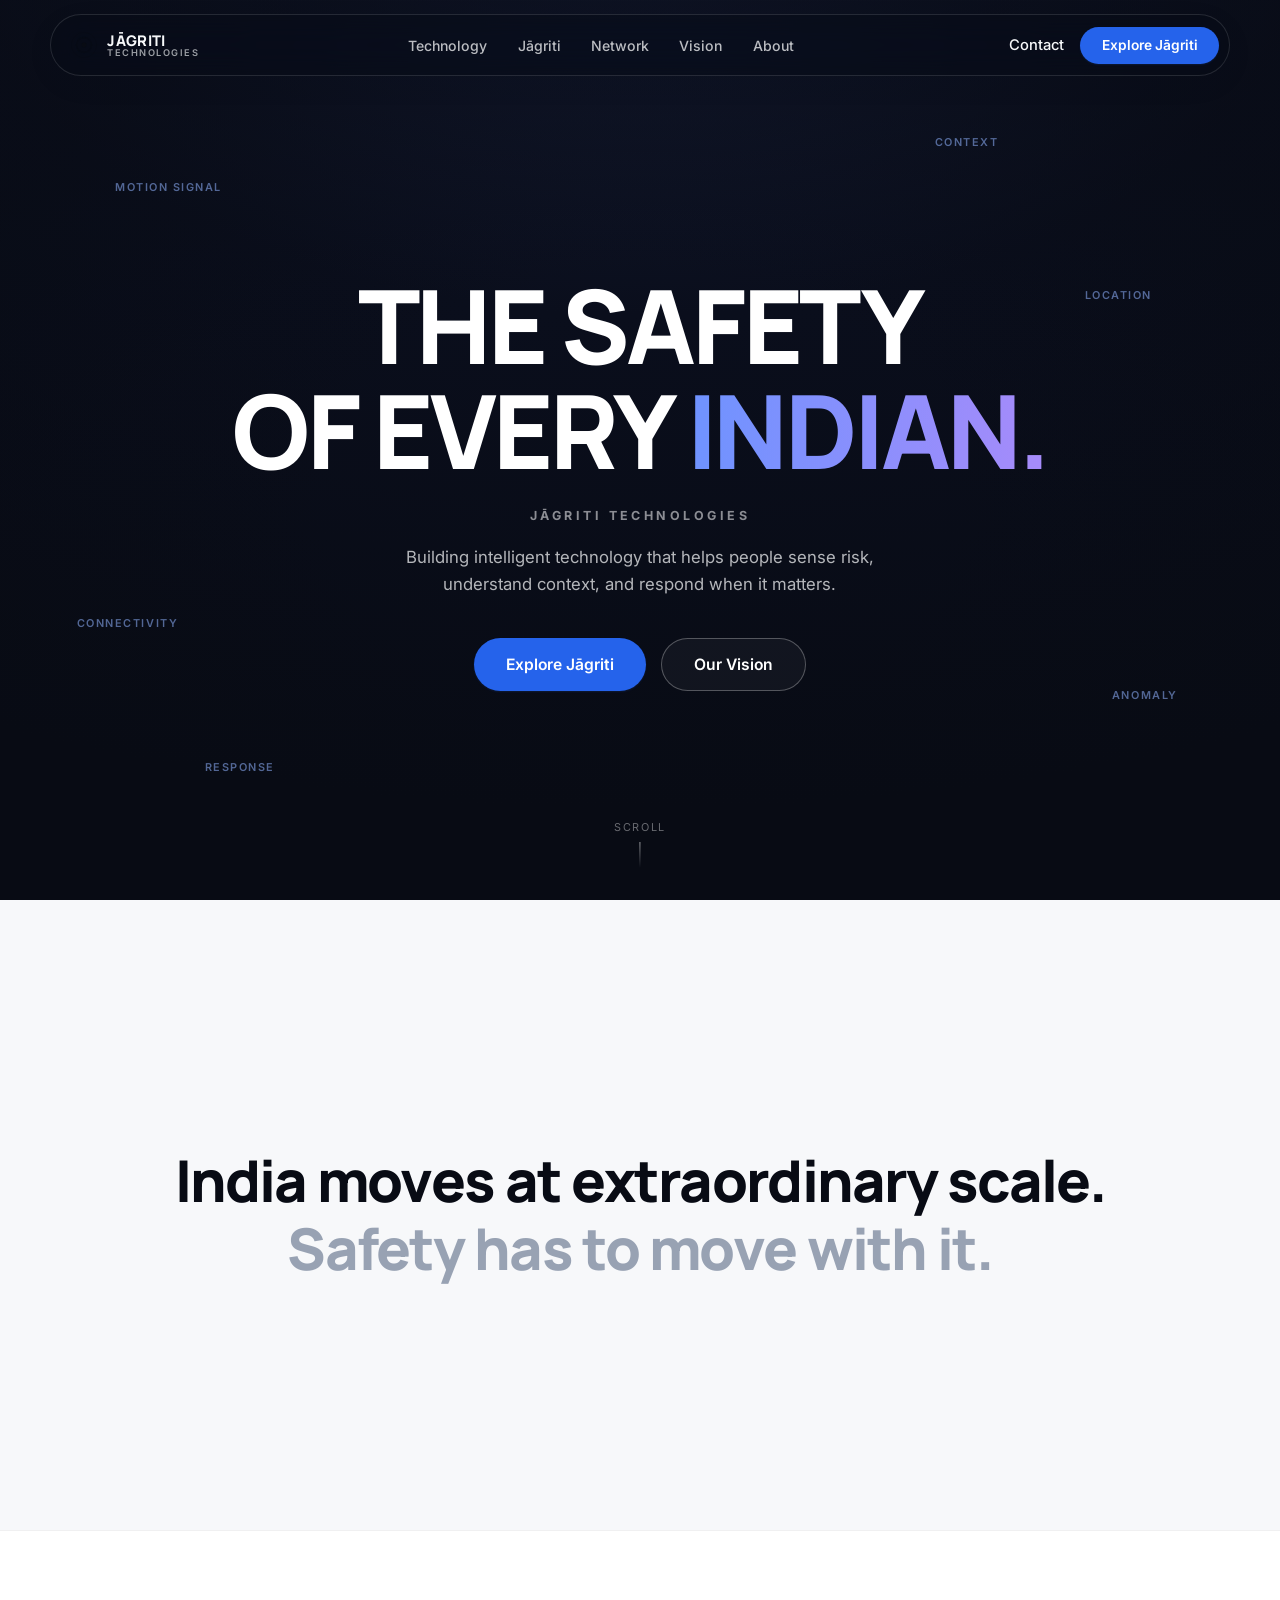
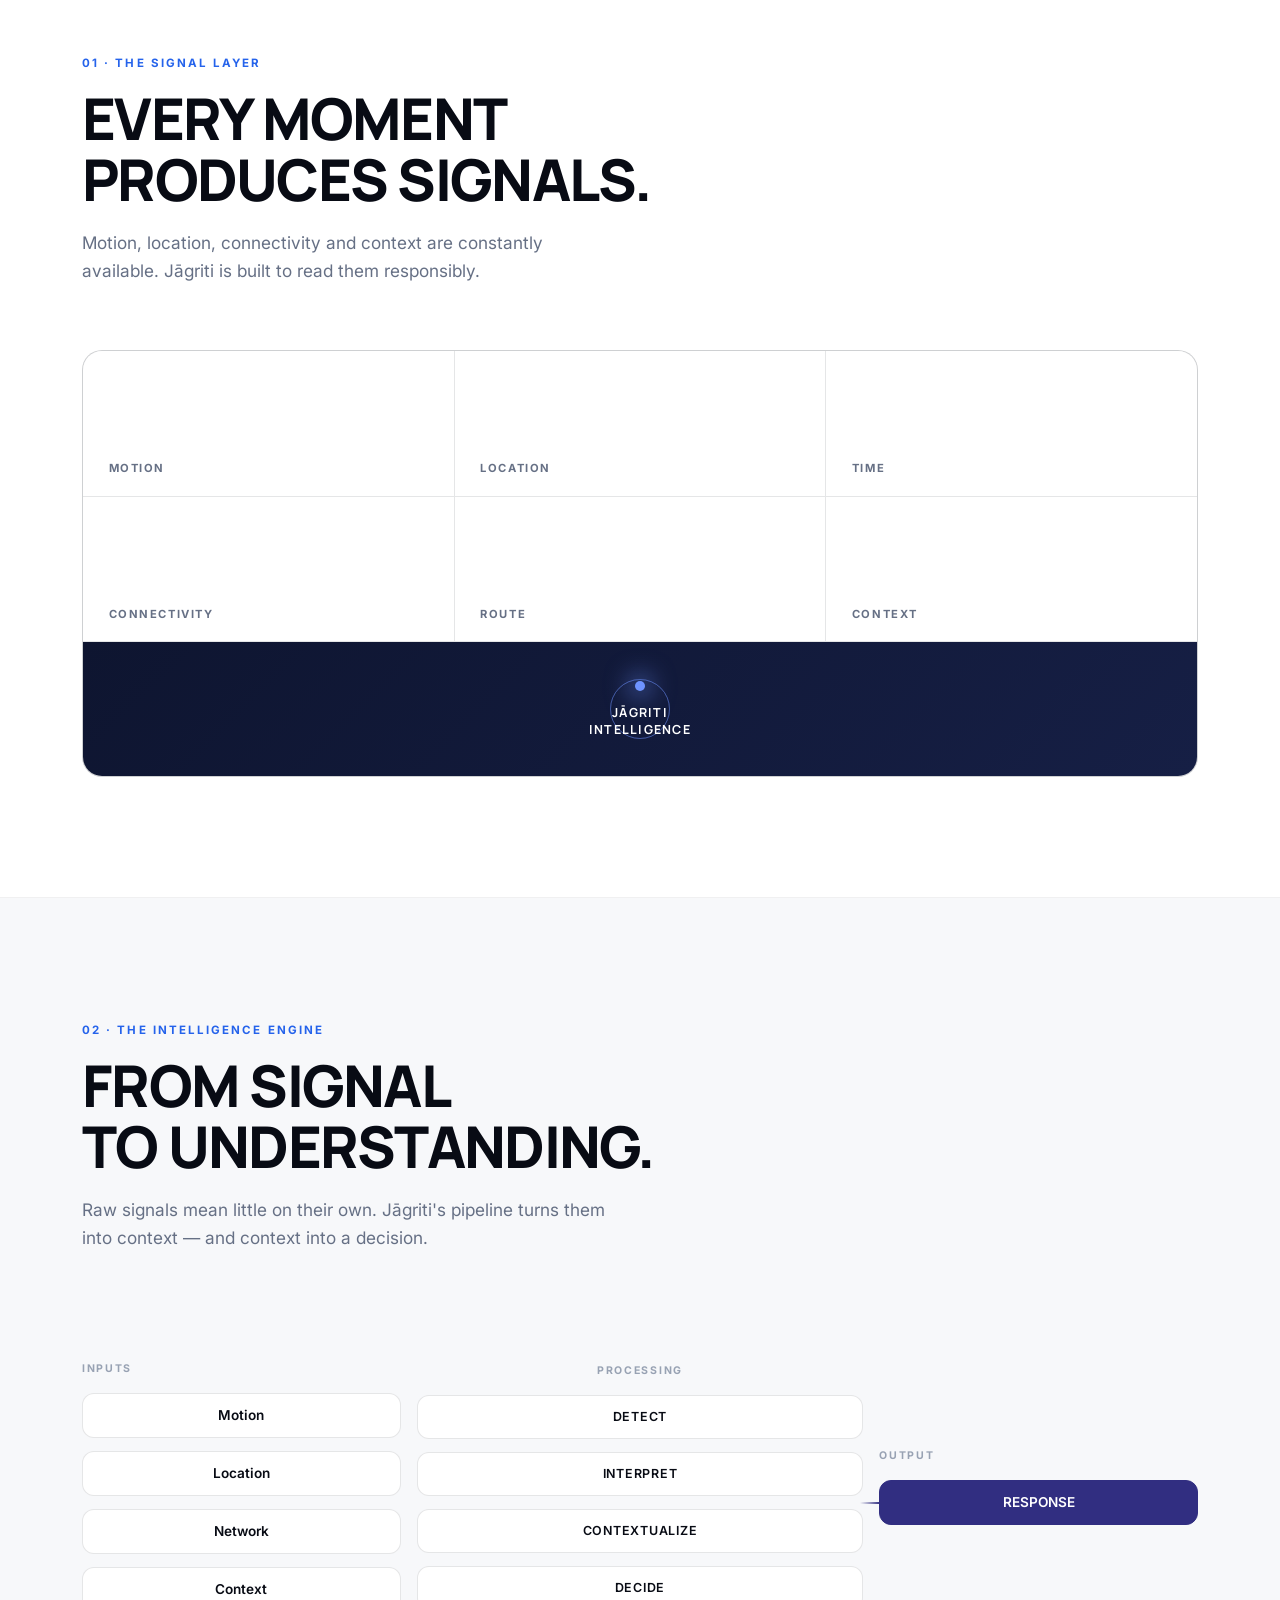
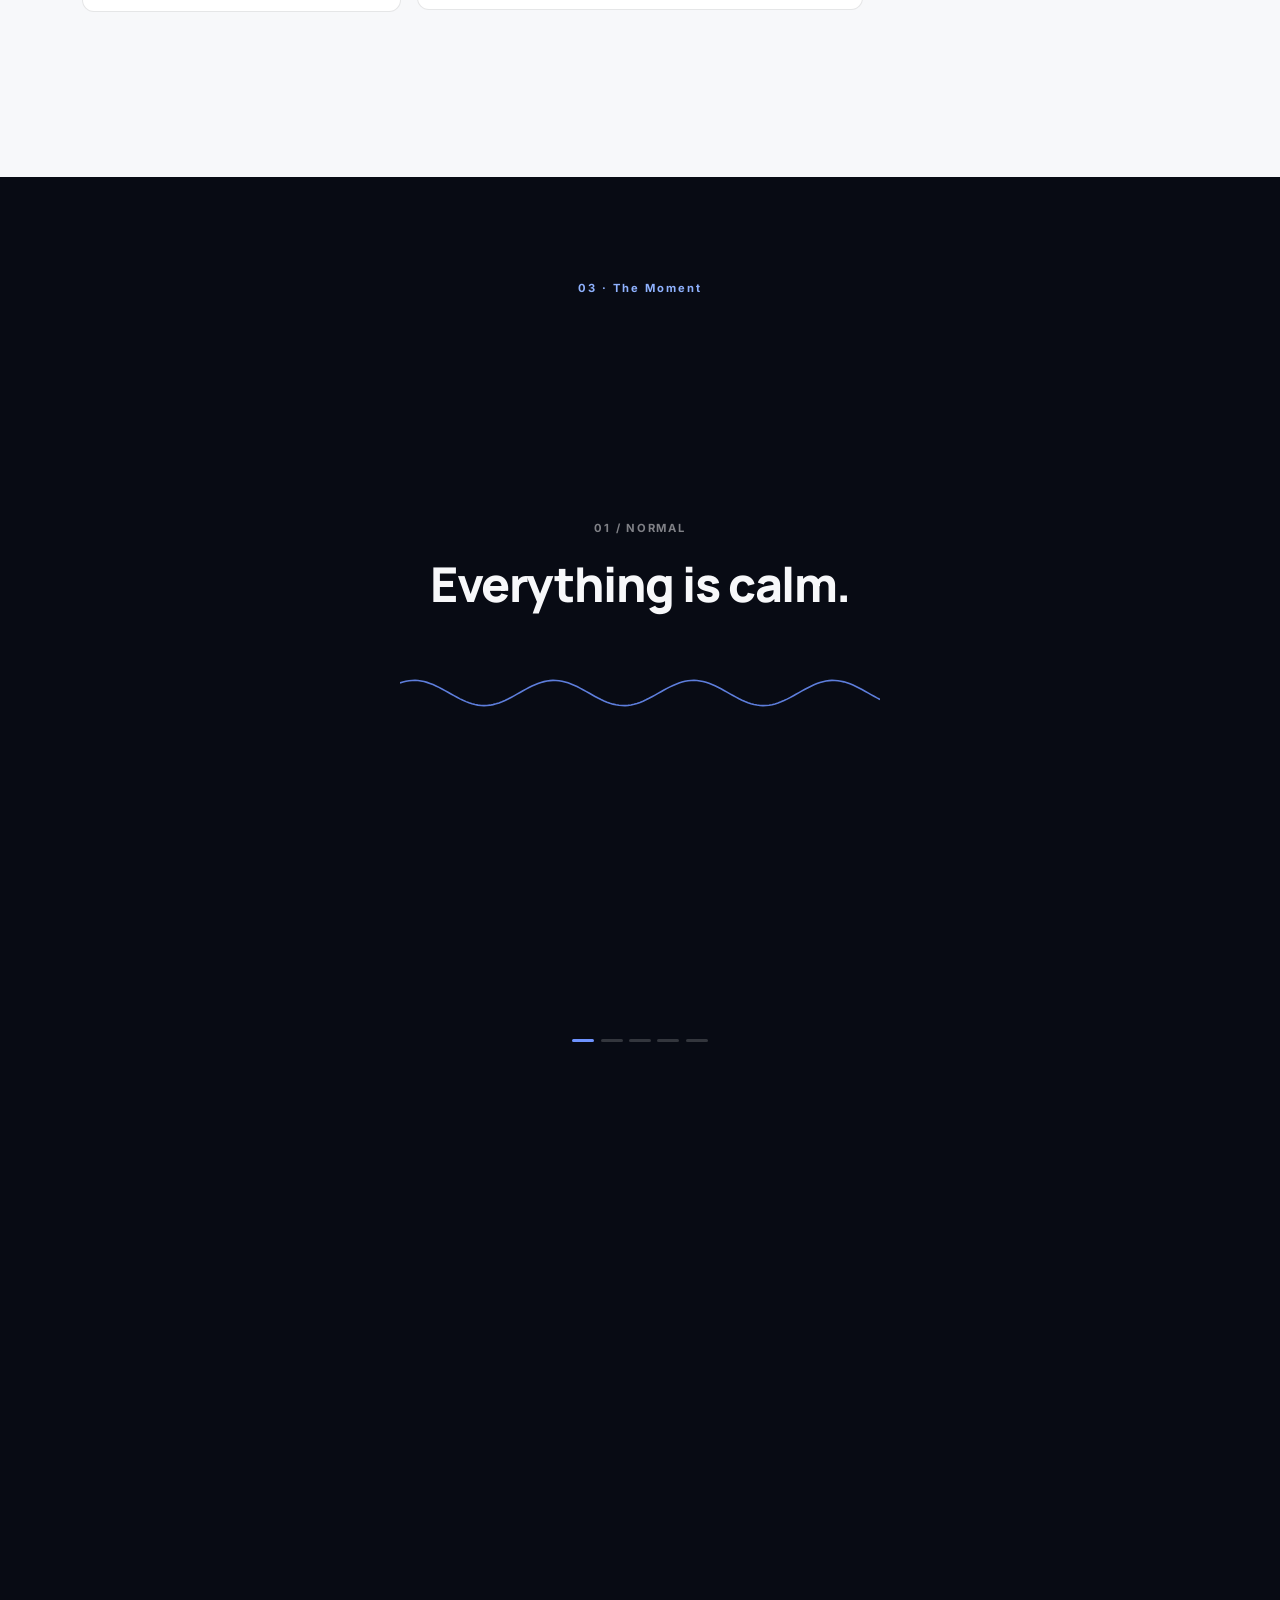
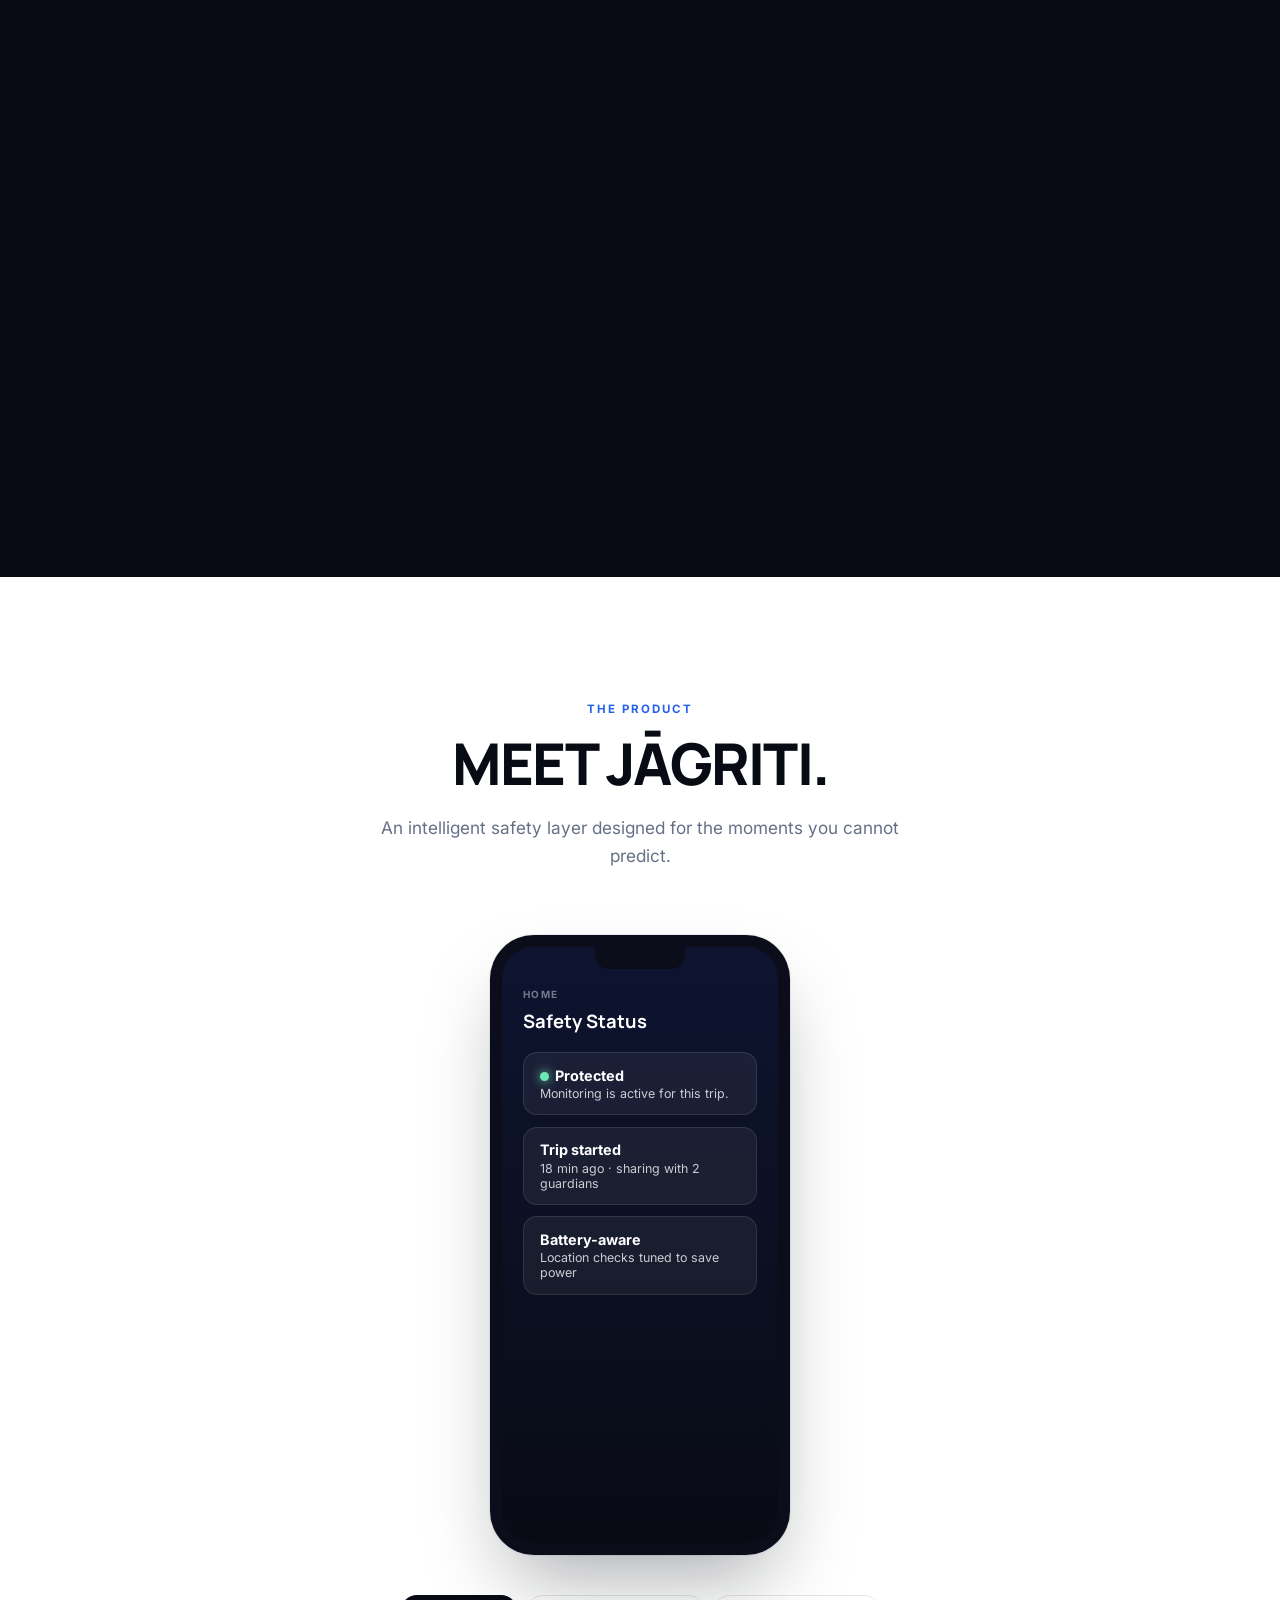
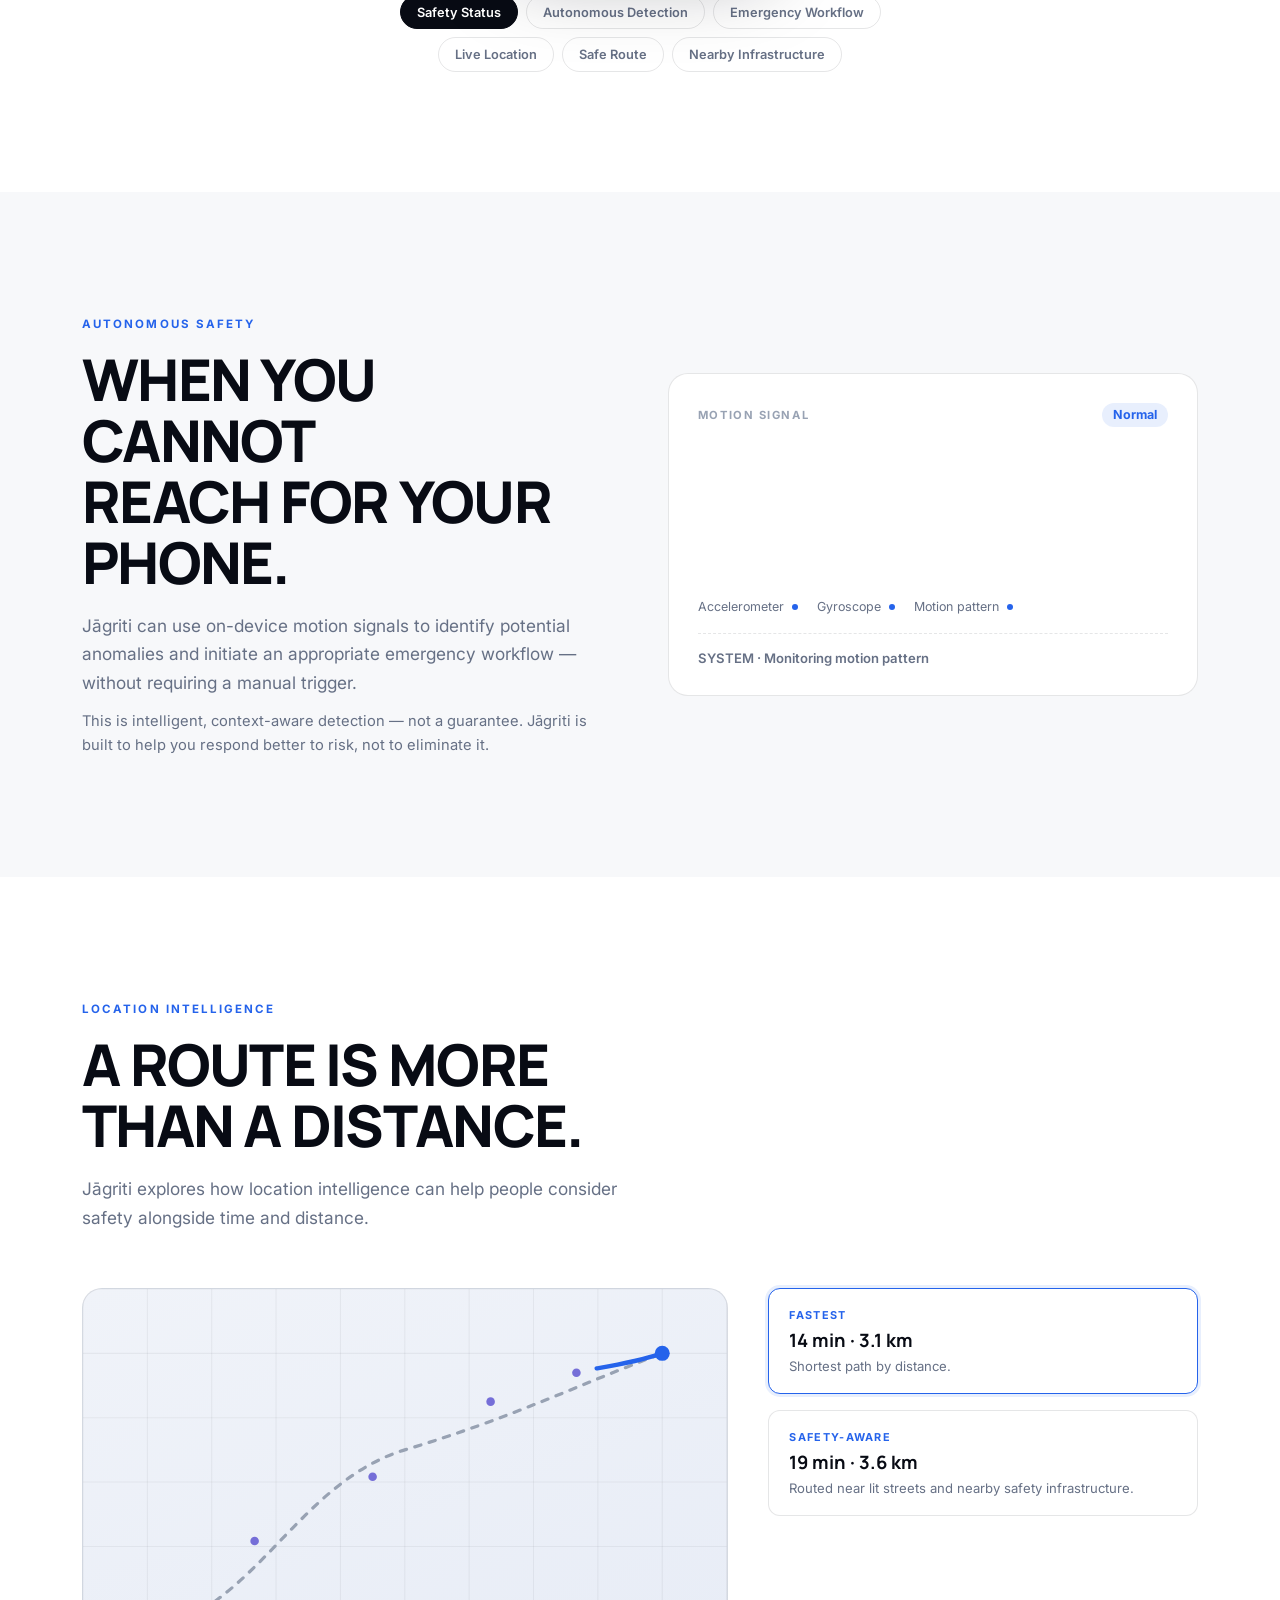
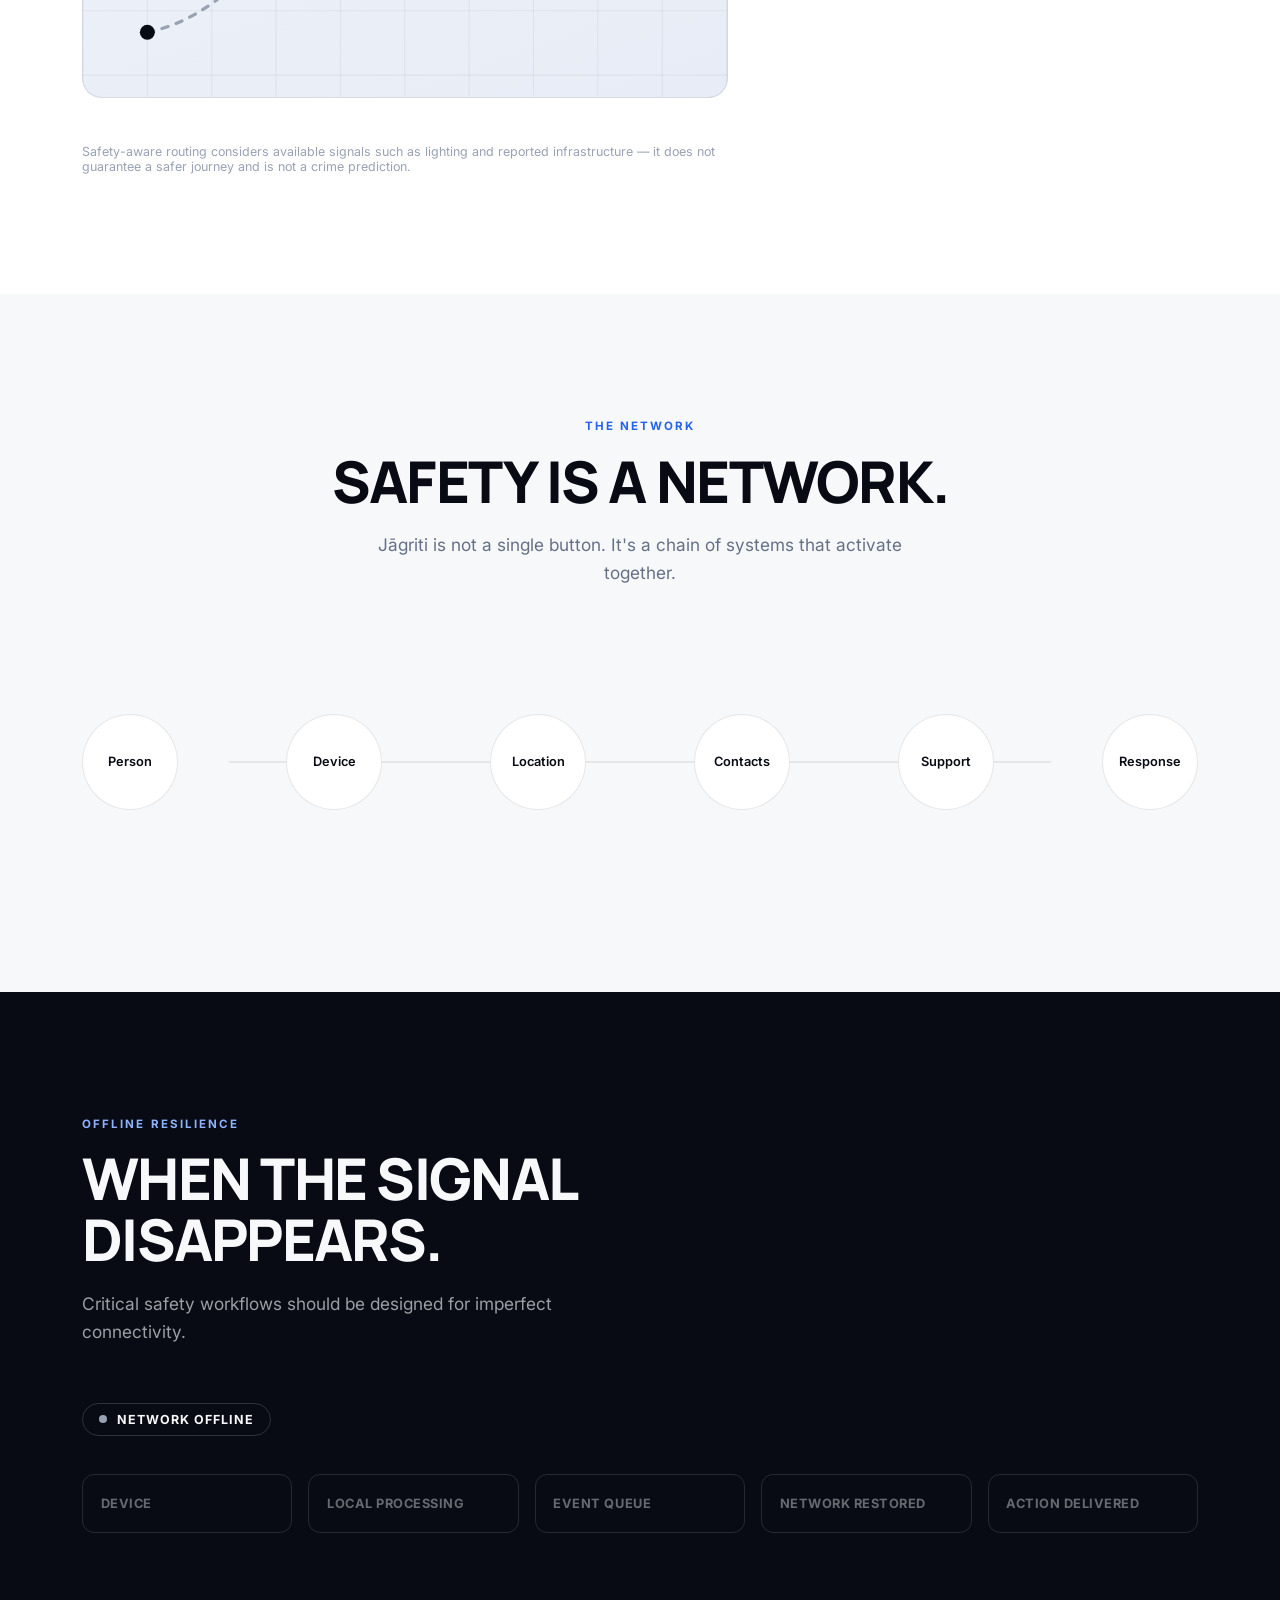
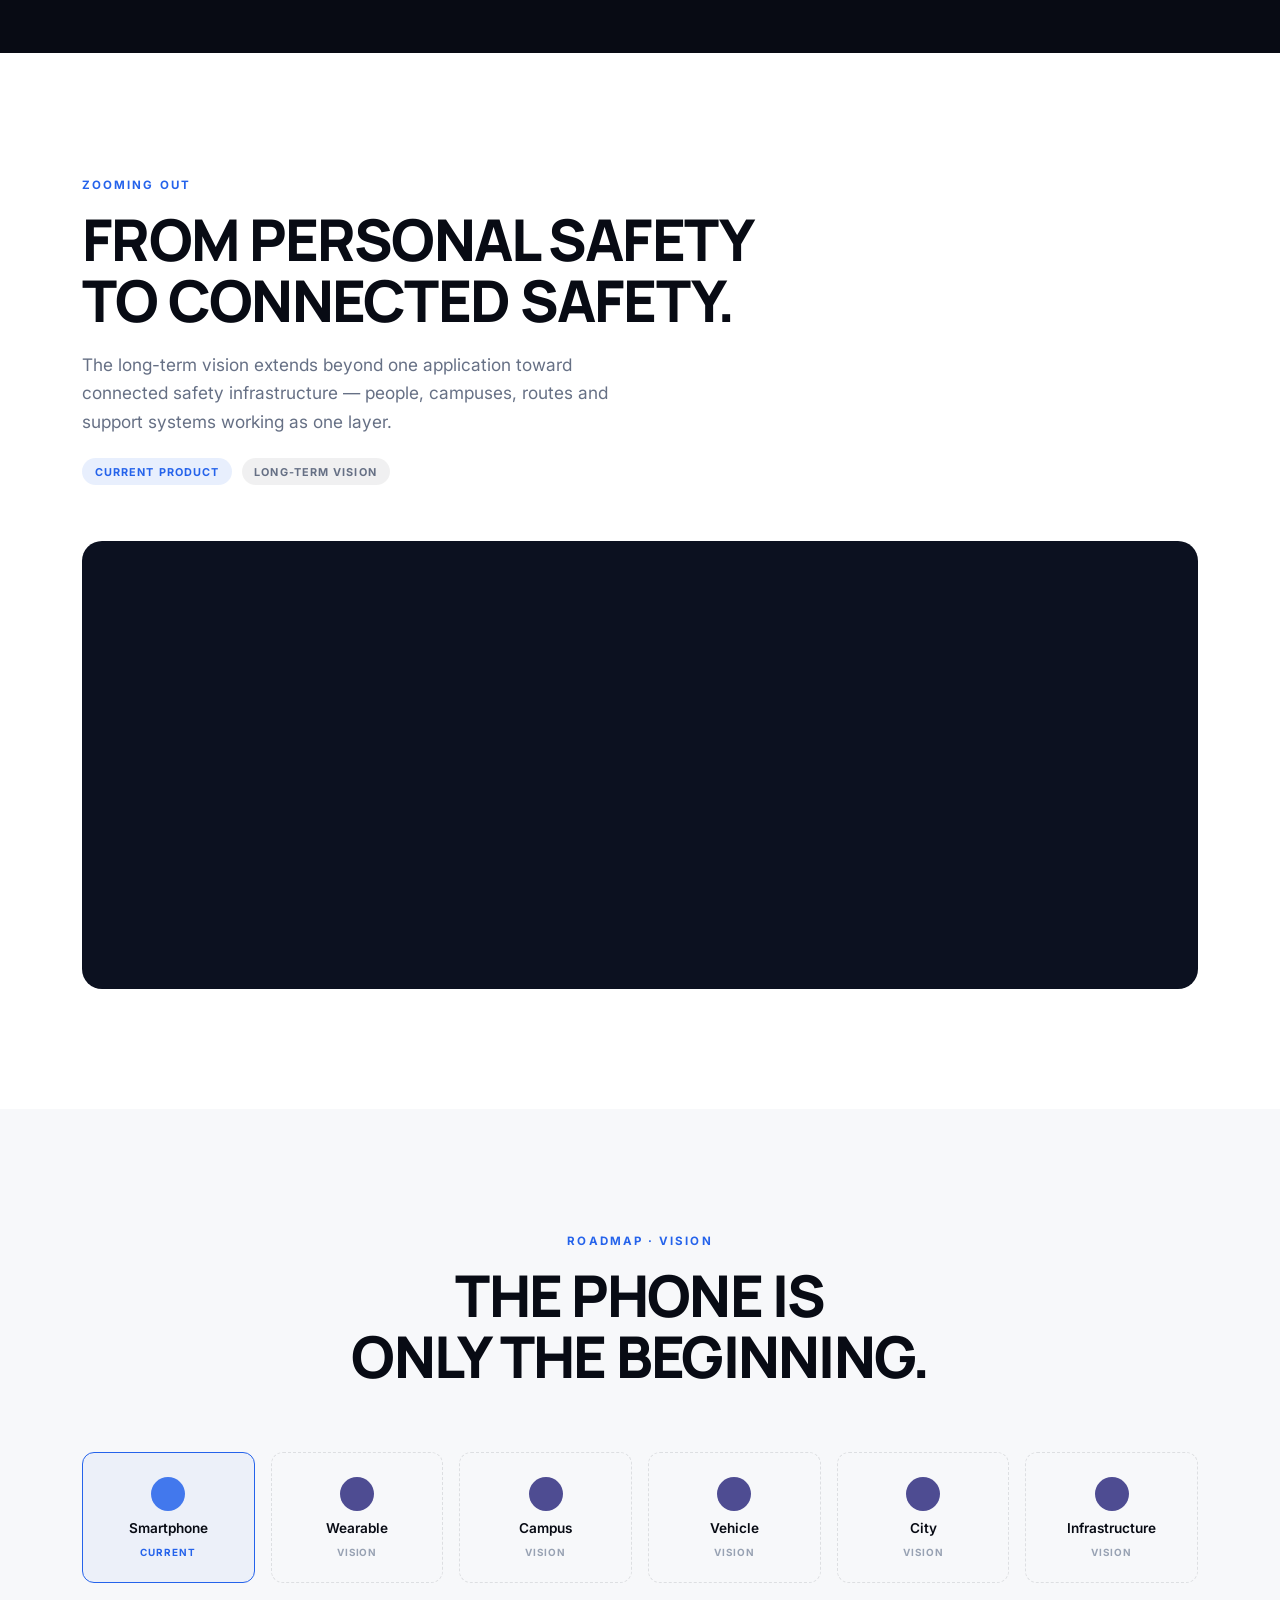
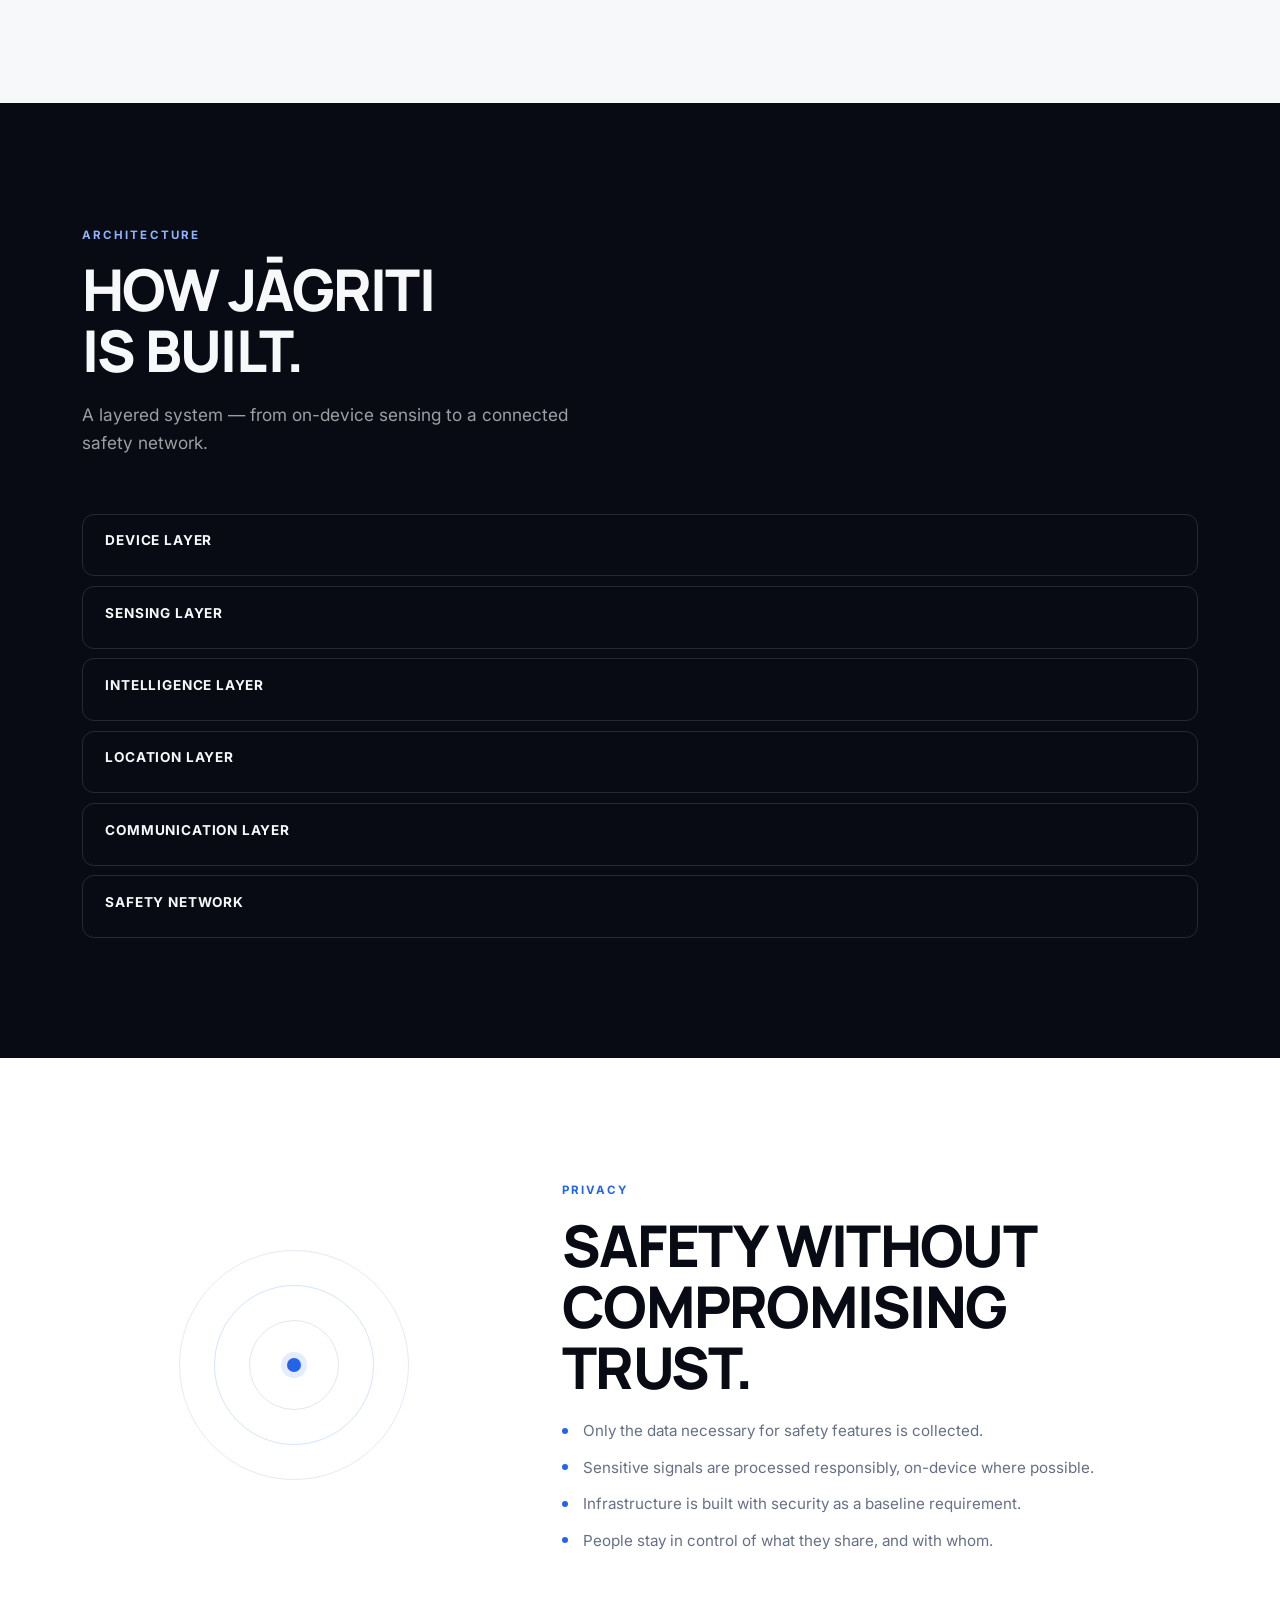
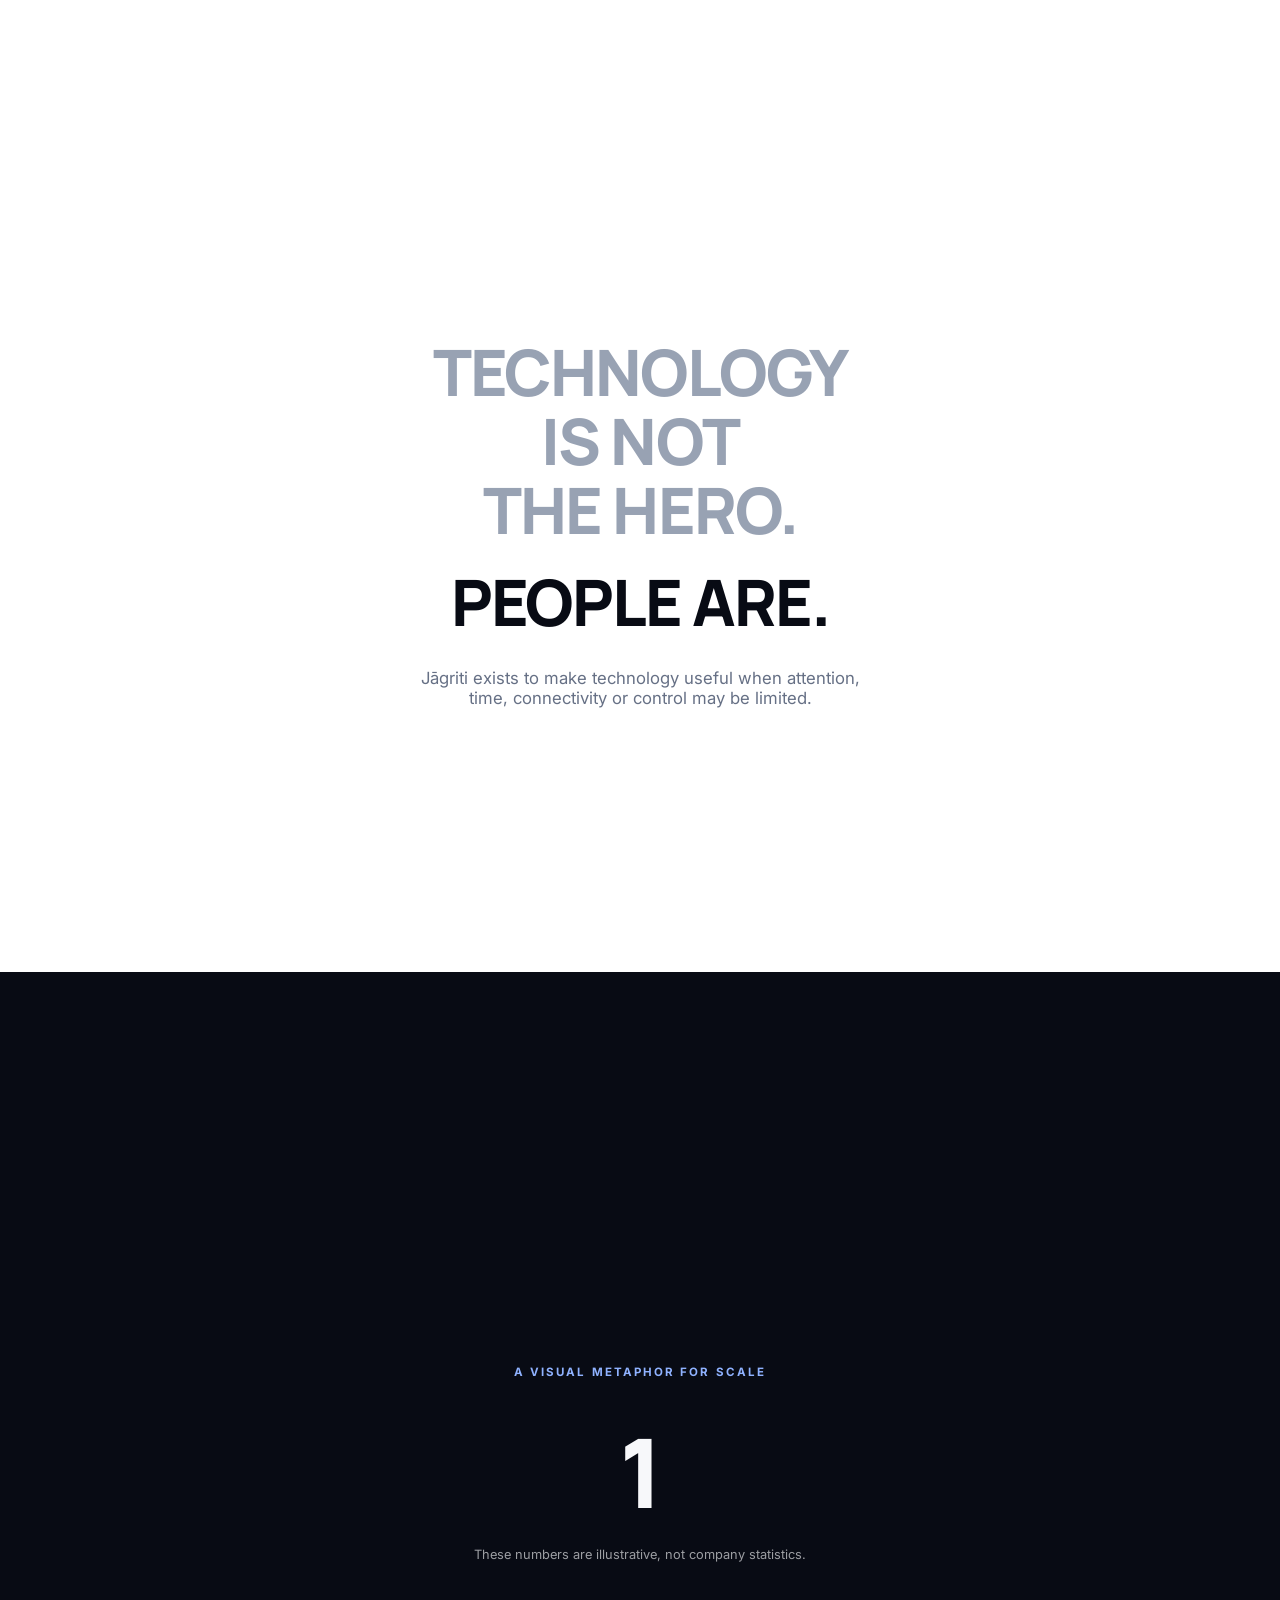
==== commit e8d81656: "Update valuation note to Pre-seed + paid pilot Co-Authored-By: Claude Sonnet 5.5 <noreply@anthropic." ====
--- a/index.html
+++ b/index.html
@@ -597,7 +597,7 @@
         <div class="stat">
           <span class="stat-num" data-prefix="$" data-count="510" data-suffix="K">0</span>
           <span class="stat-label">Current Valuation</span>
-          <span class="stat-note">Based on paid pilot</span>
+          <span class="stat-note">Pre-seed + paid pilot</span>
         </div>
       </div>
 
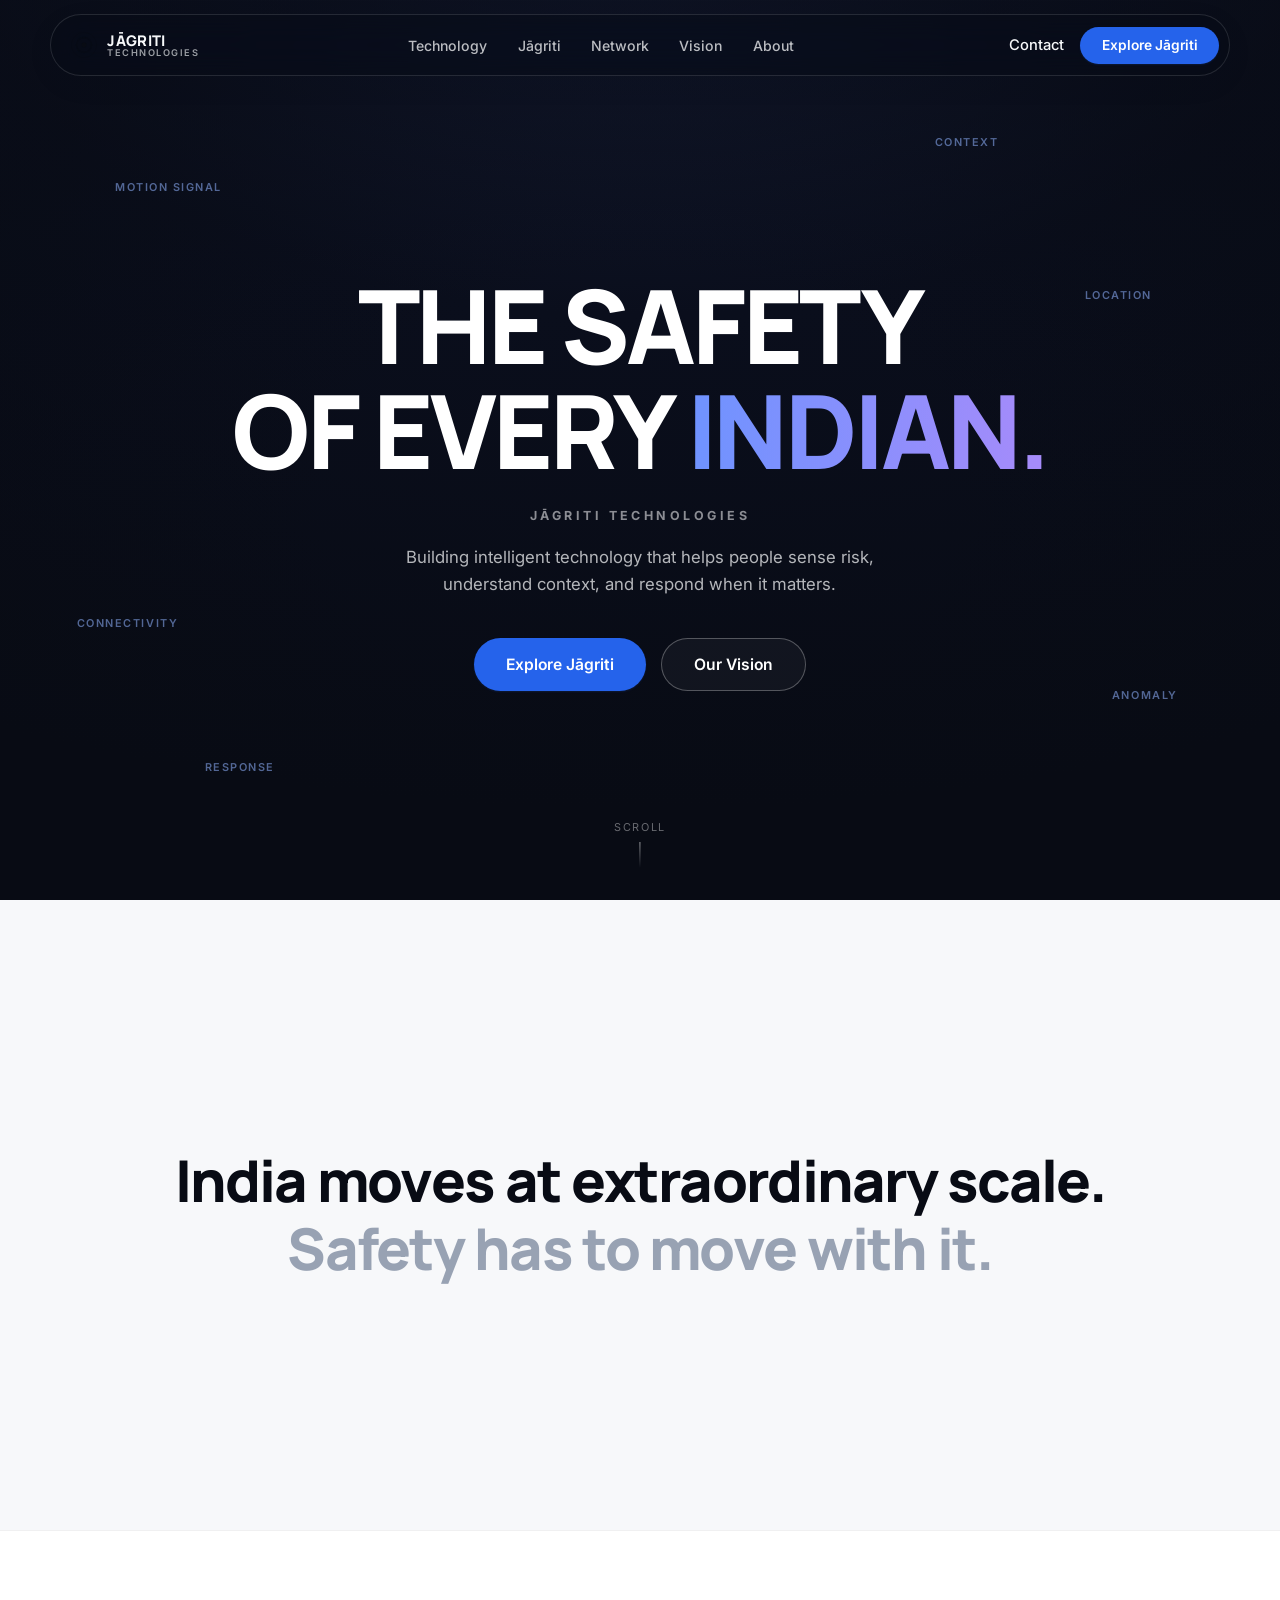
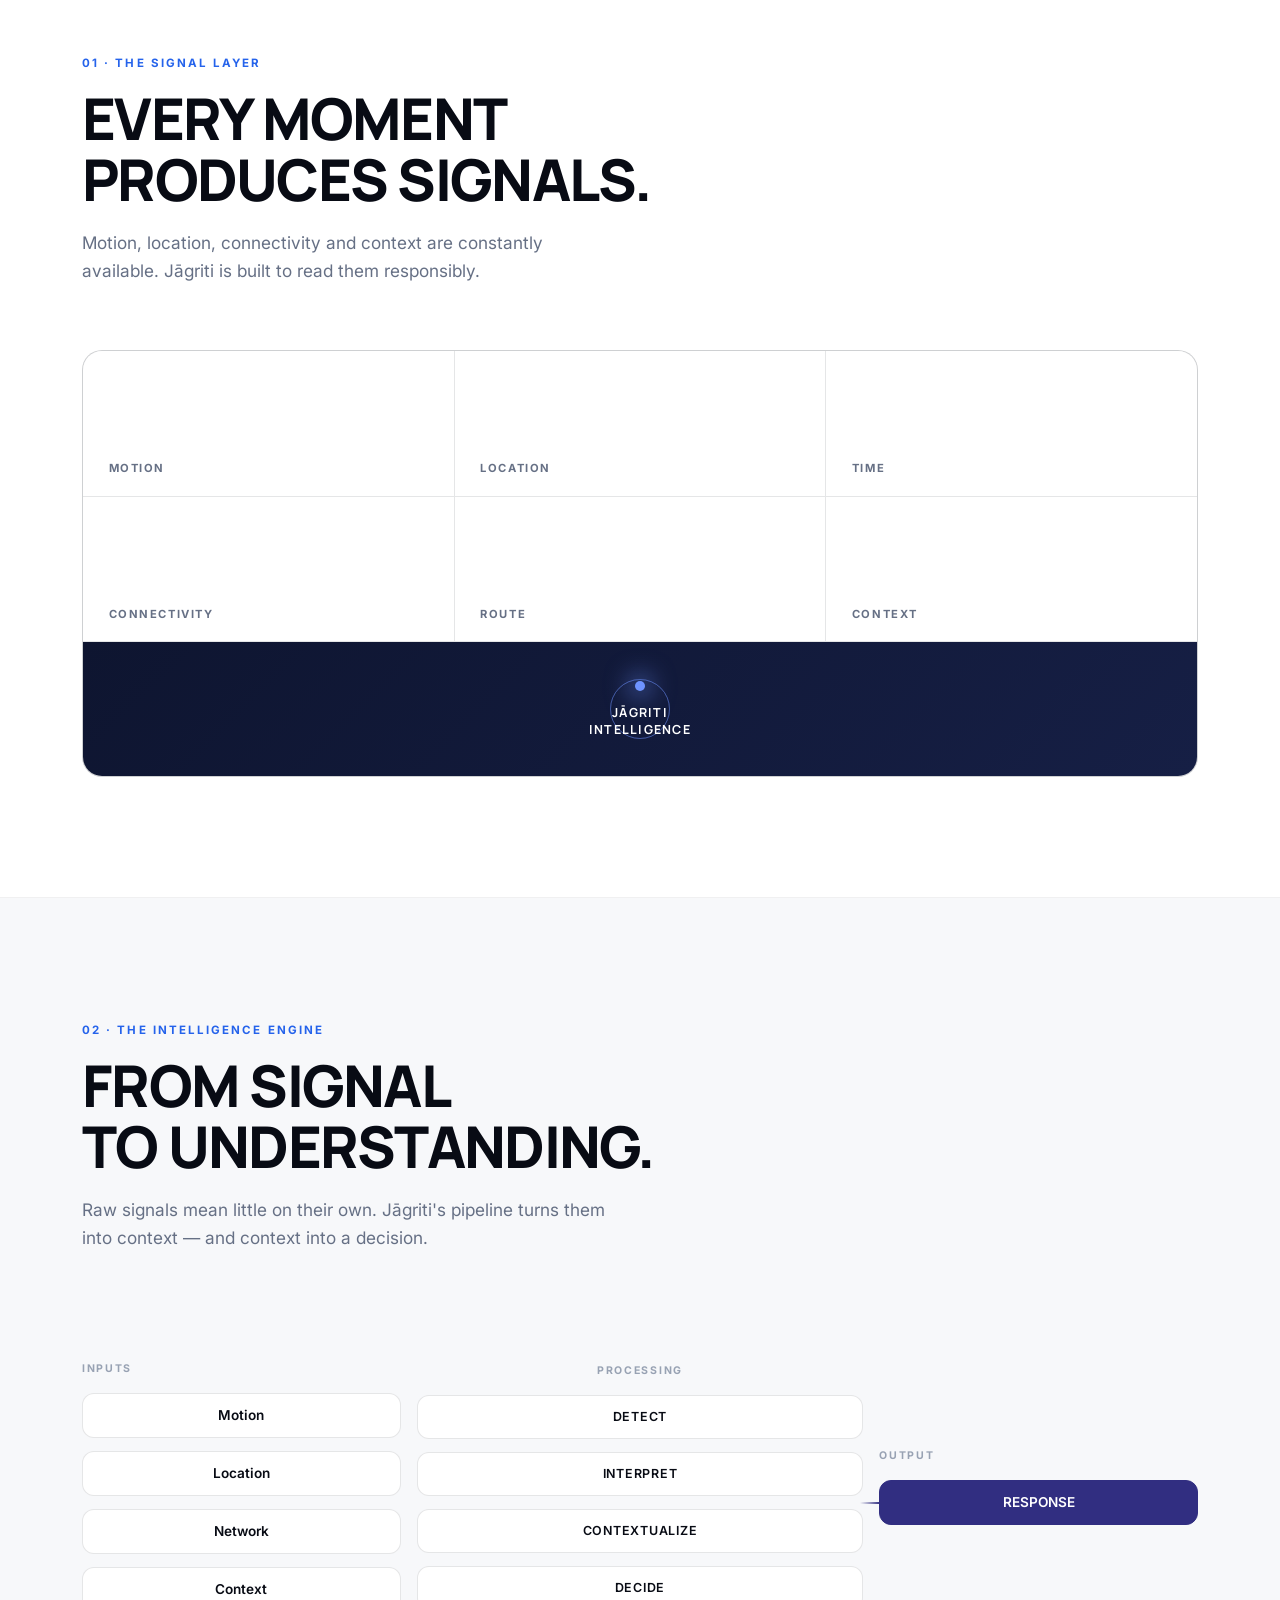
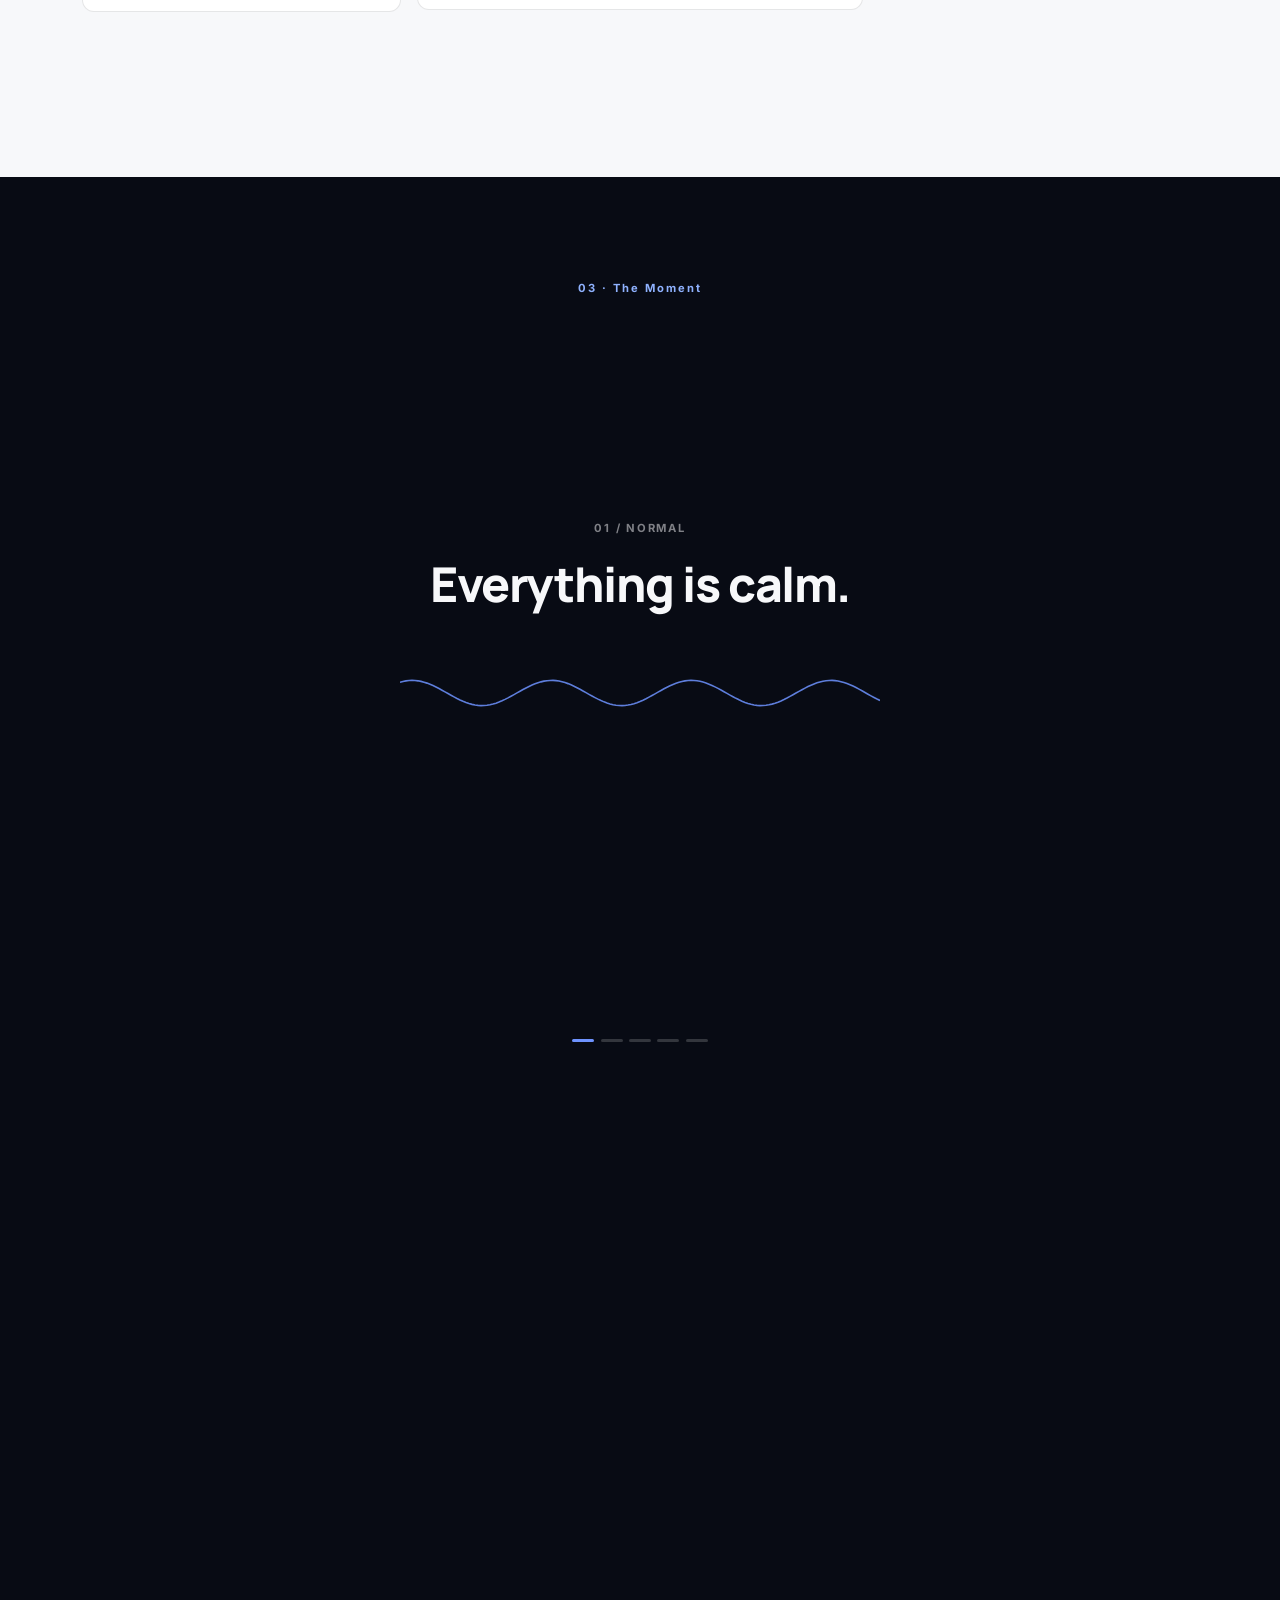
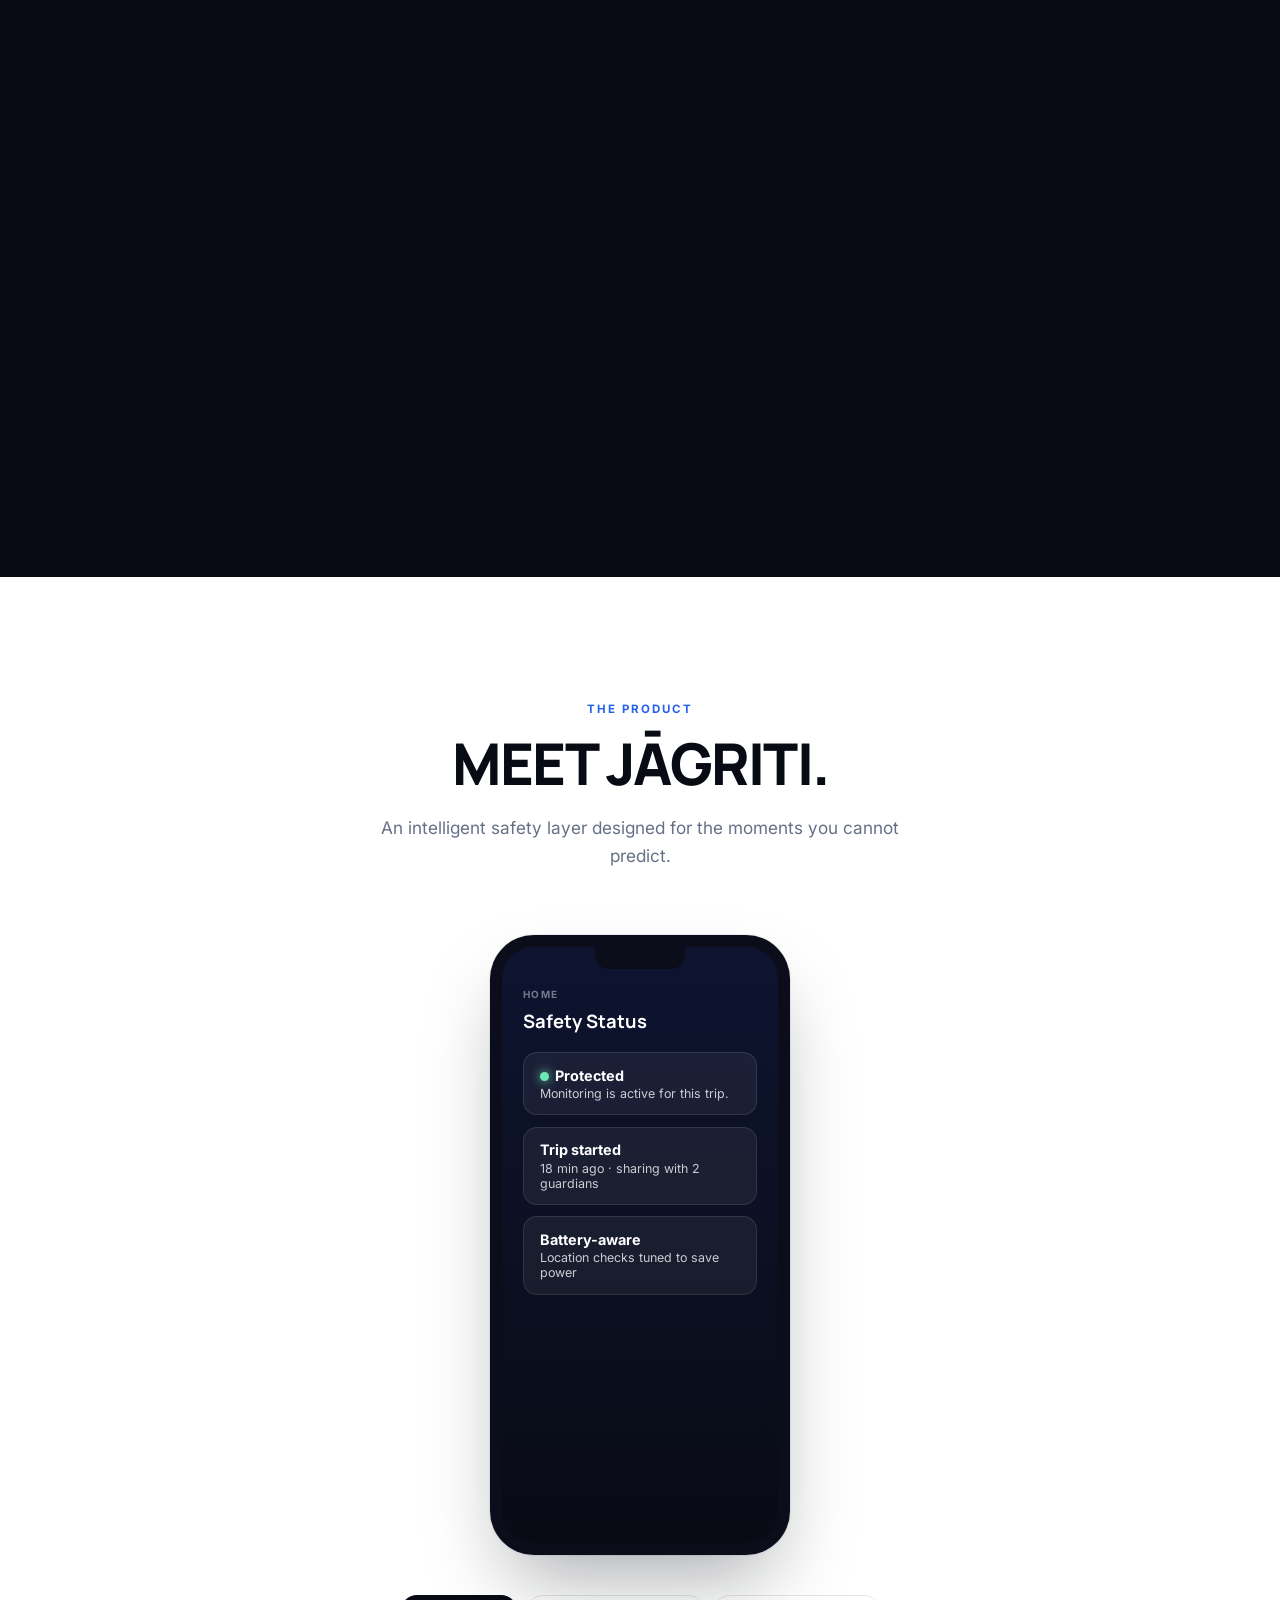
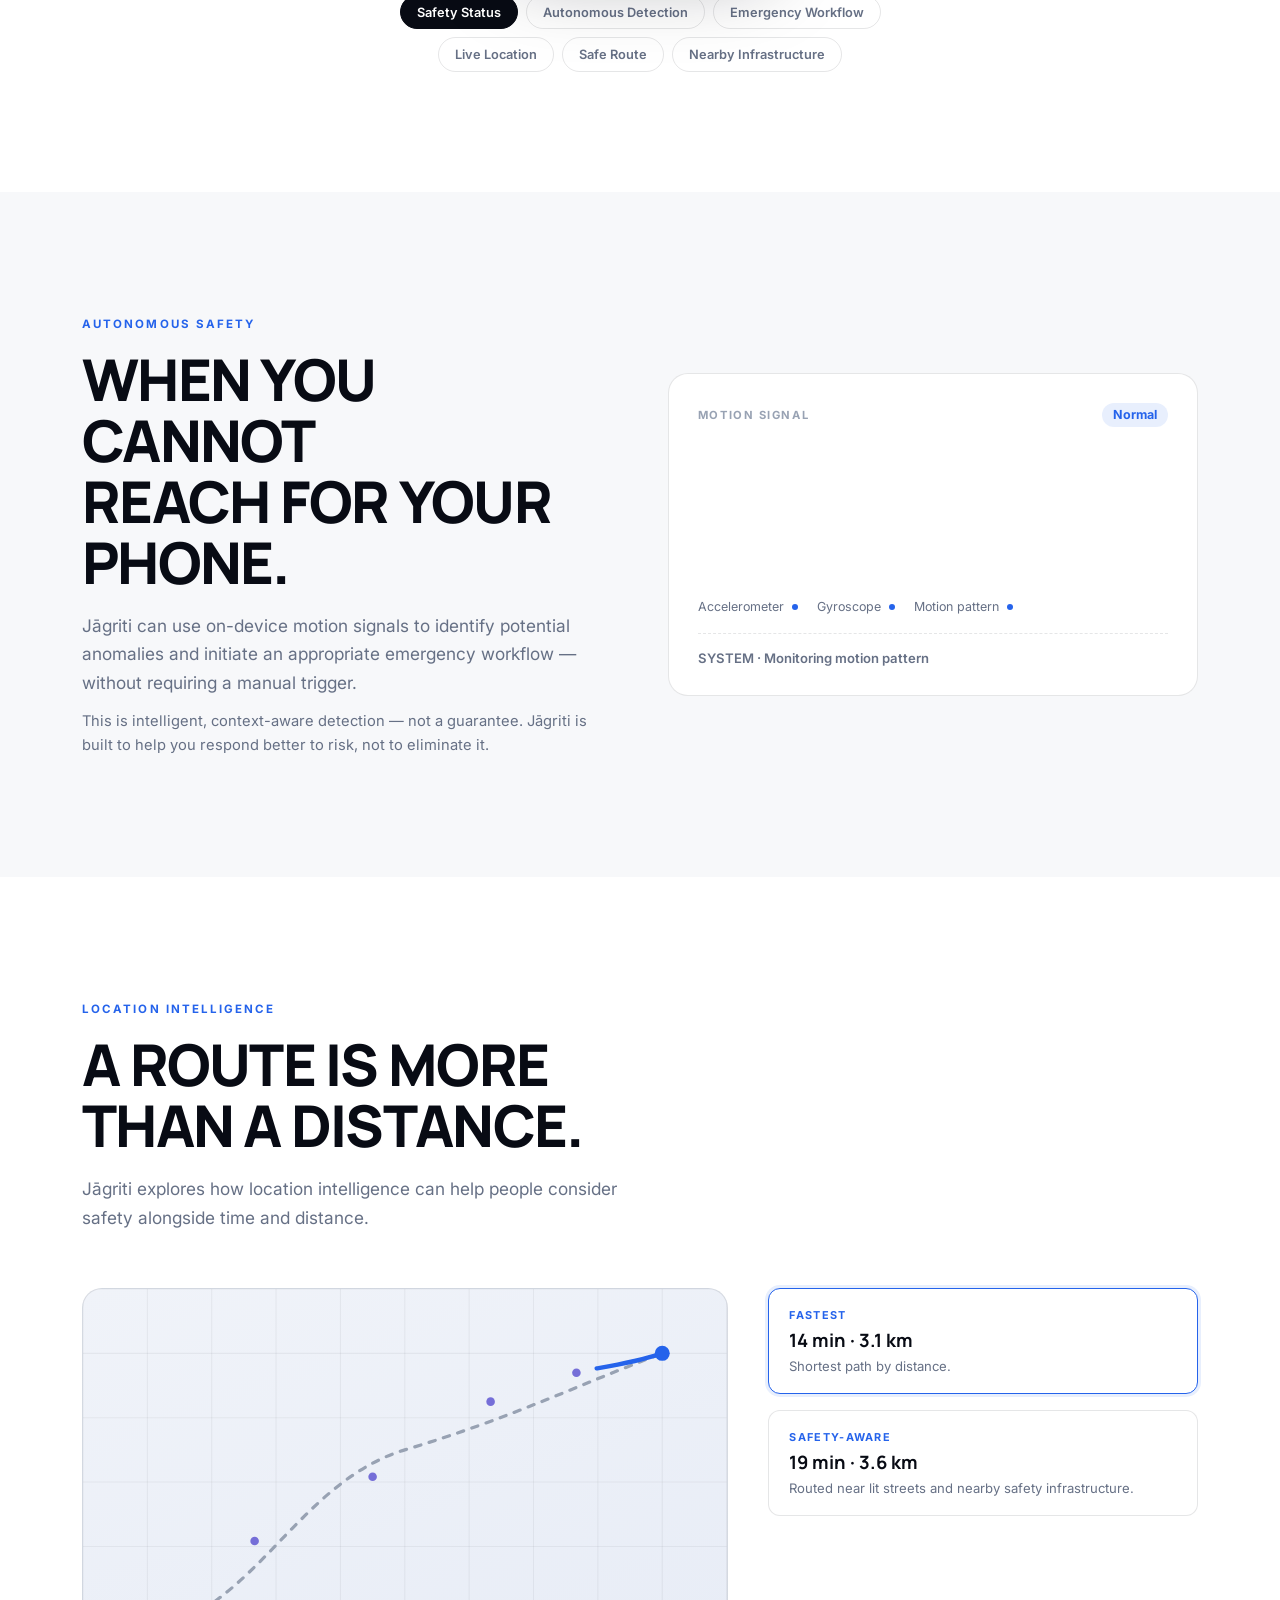
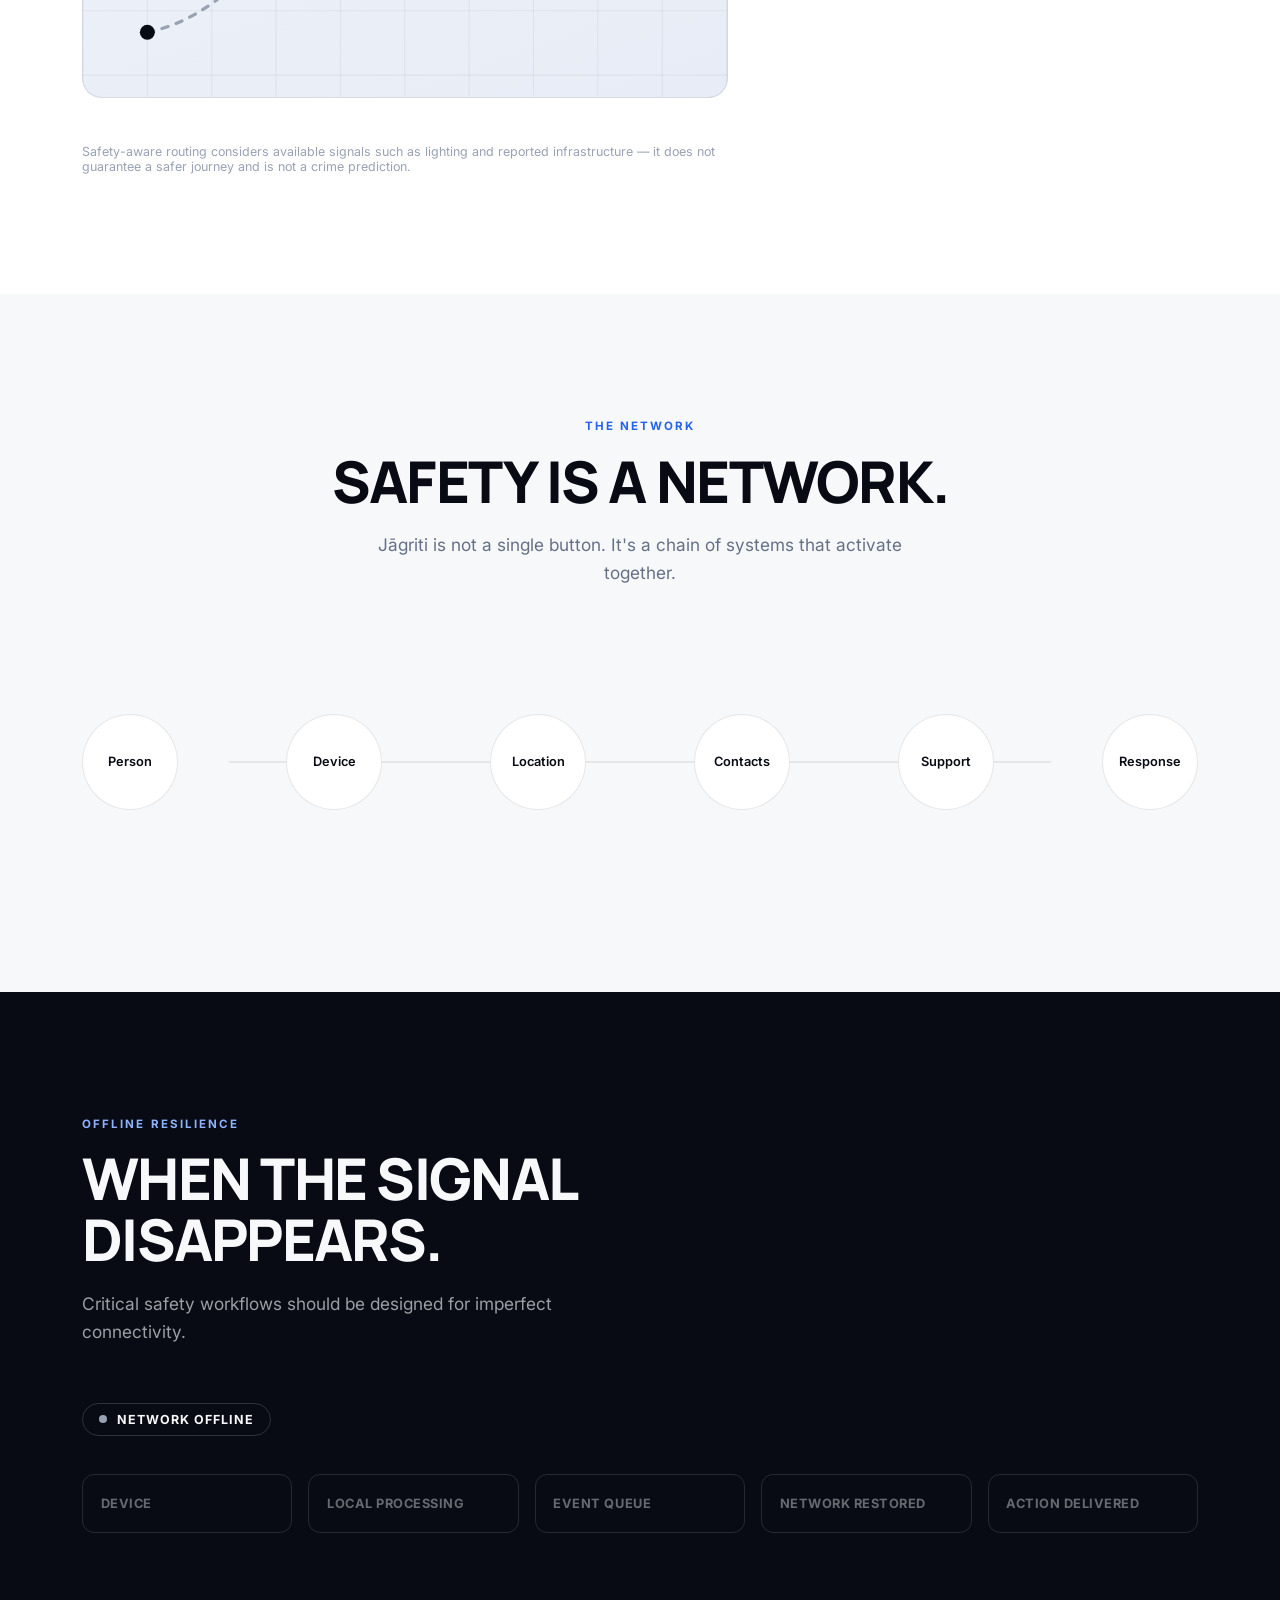
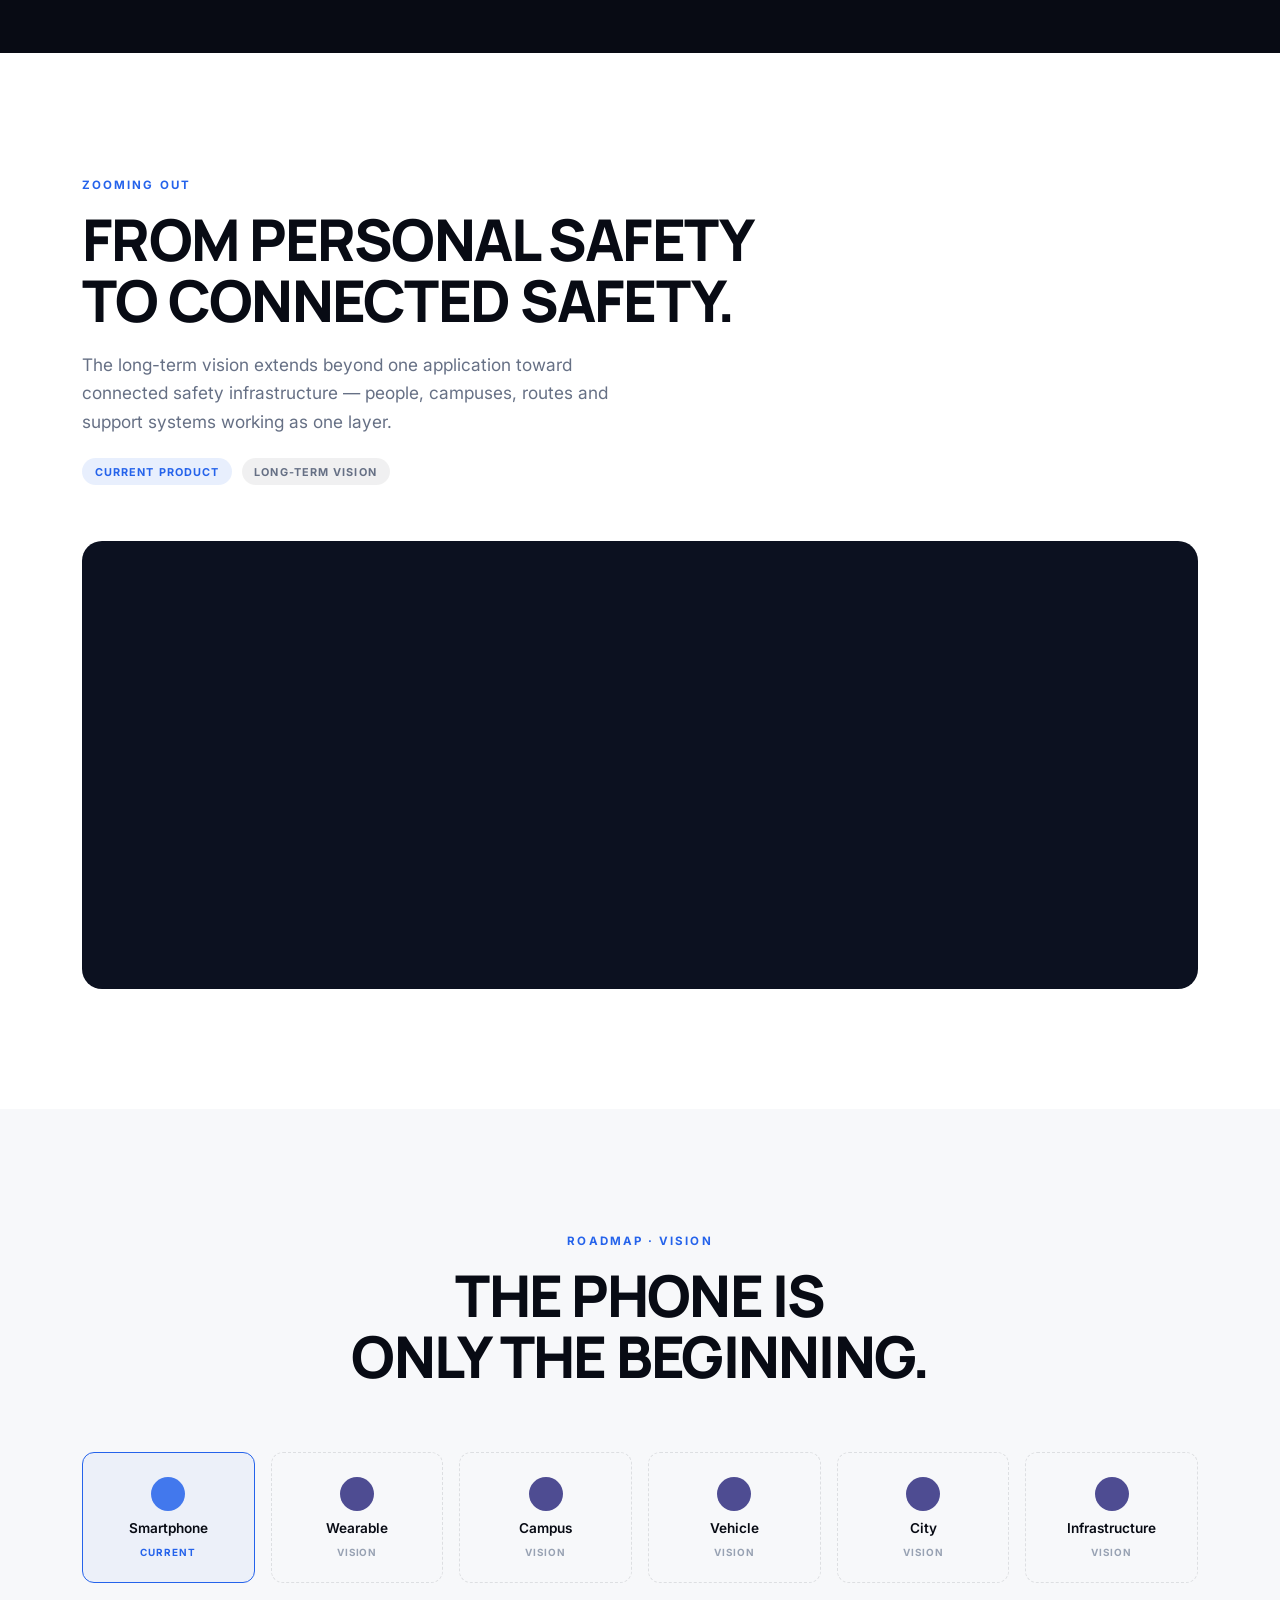
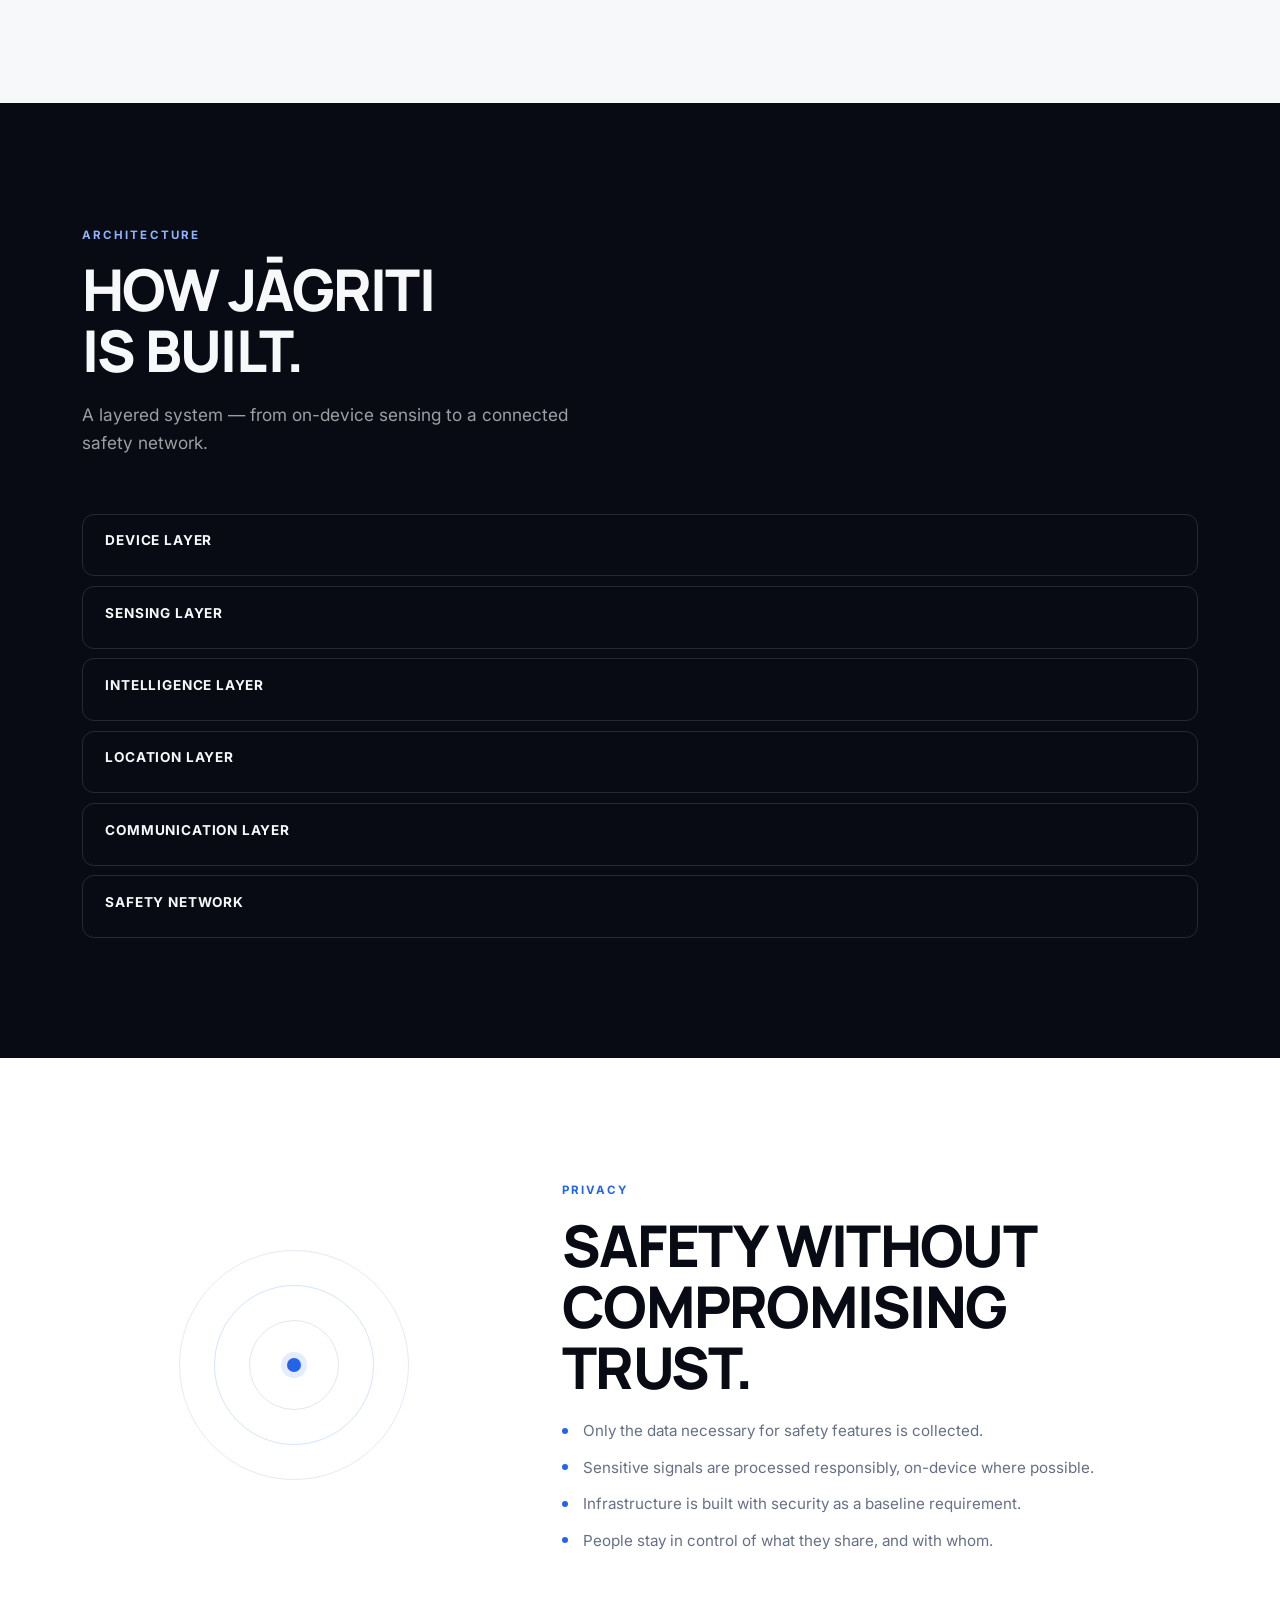
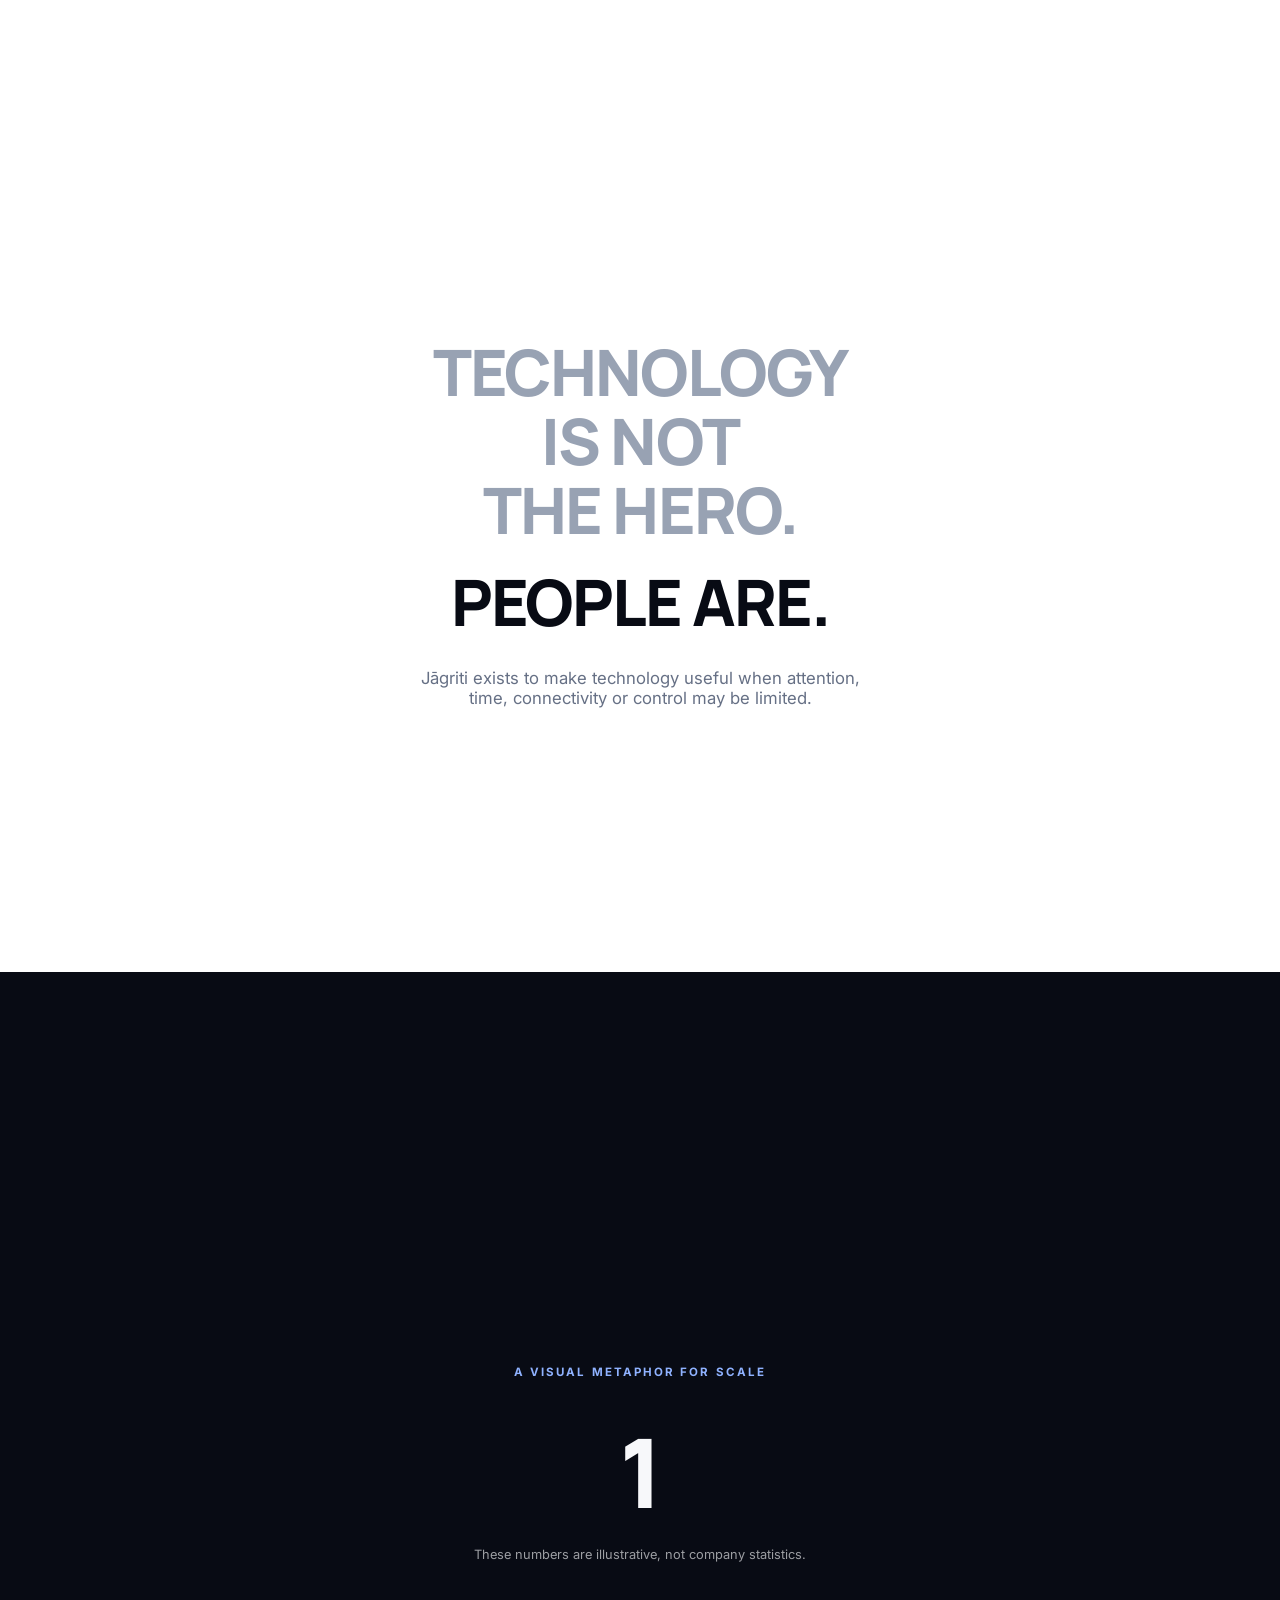
==== commit a3eba41c: "Update waitlisted users metric to 14,000+ Co-Authored-By: Claude Sonnet 5.5 <noreply@anthropic.com> " ====
--- a/index.html
+++ b/index.html
@@ -581,7 +581,7 @@
           <span class="stat-label">Beta Testers</span>
         </div>
         <div class="stat">
-          <span class="stat-num" data-count="2800" data-suffix="+">0</span>
+          <span class="stat-num" data-count="14000" data-suffix="+">0</span>
           <span class="stat-label">Waitlisted</span>
         </div>
         <div class="stat">
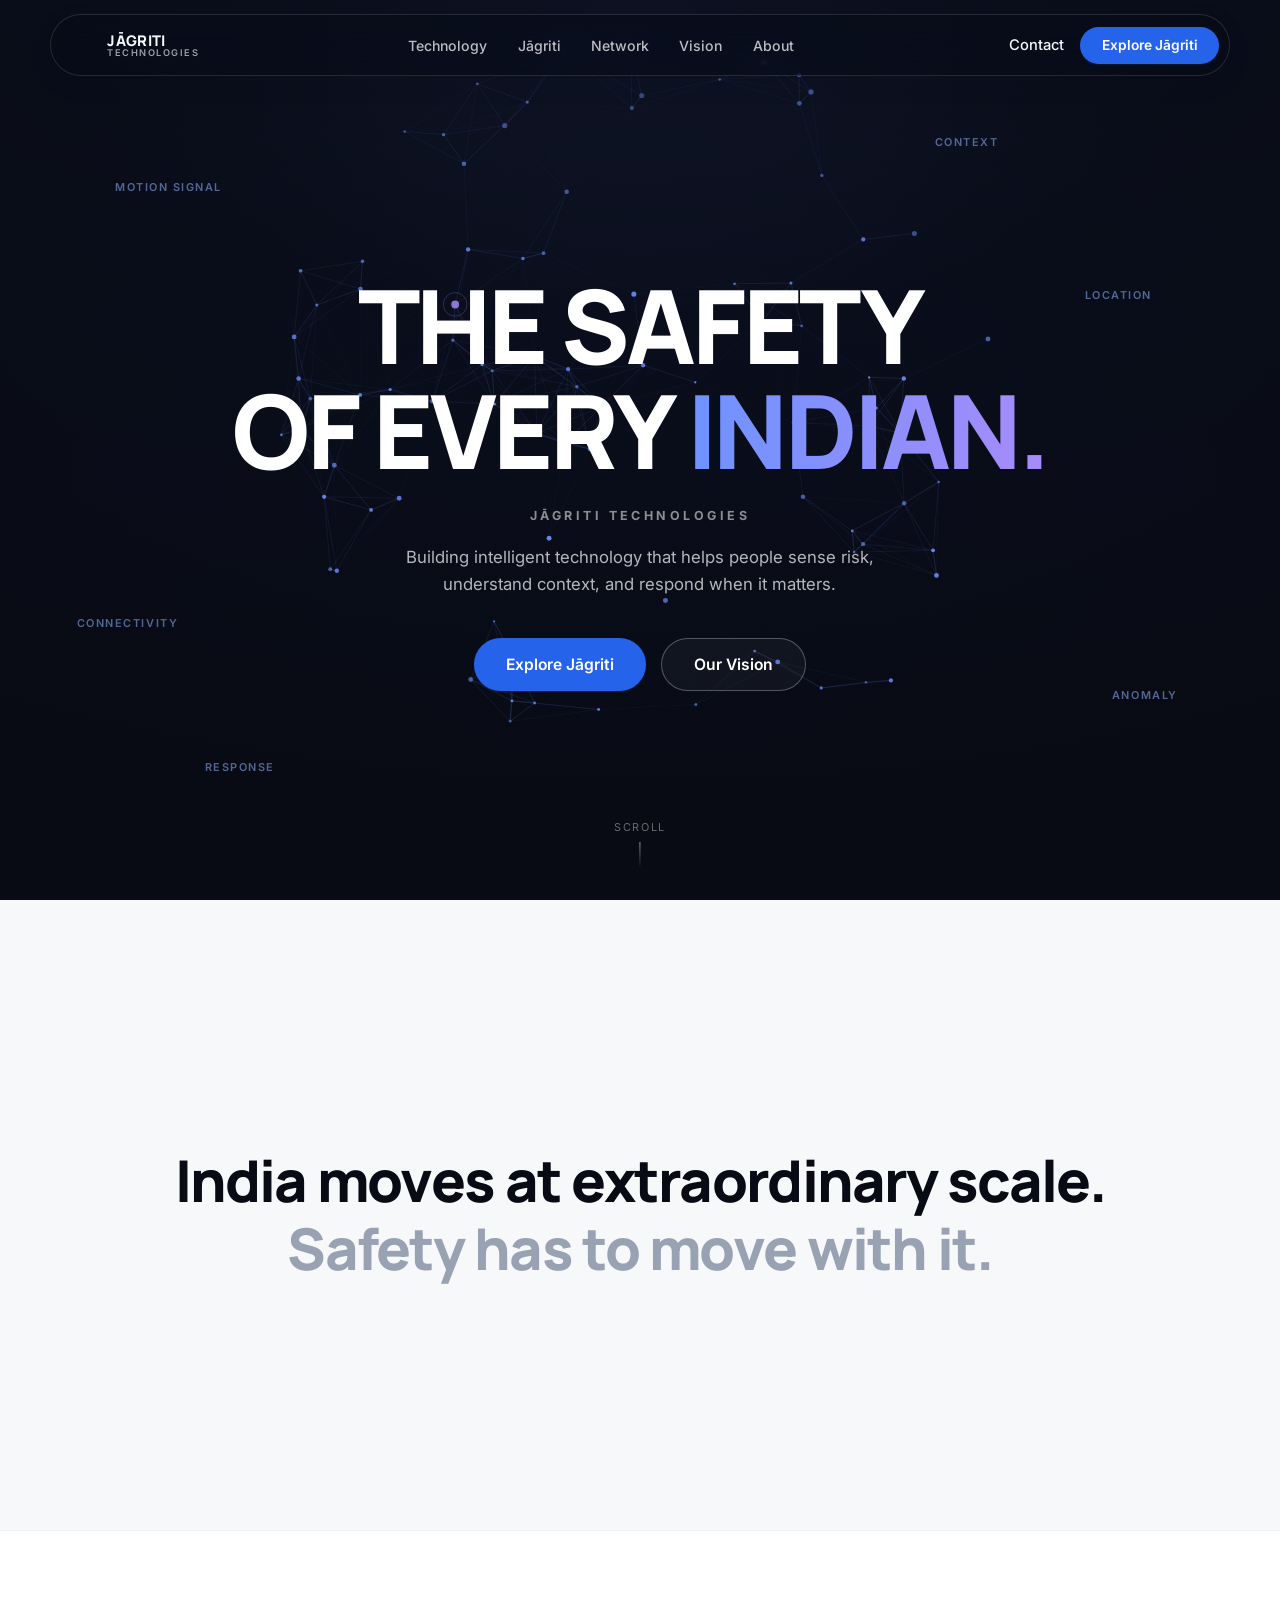
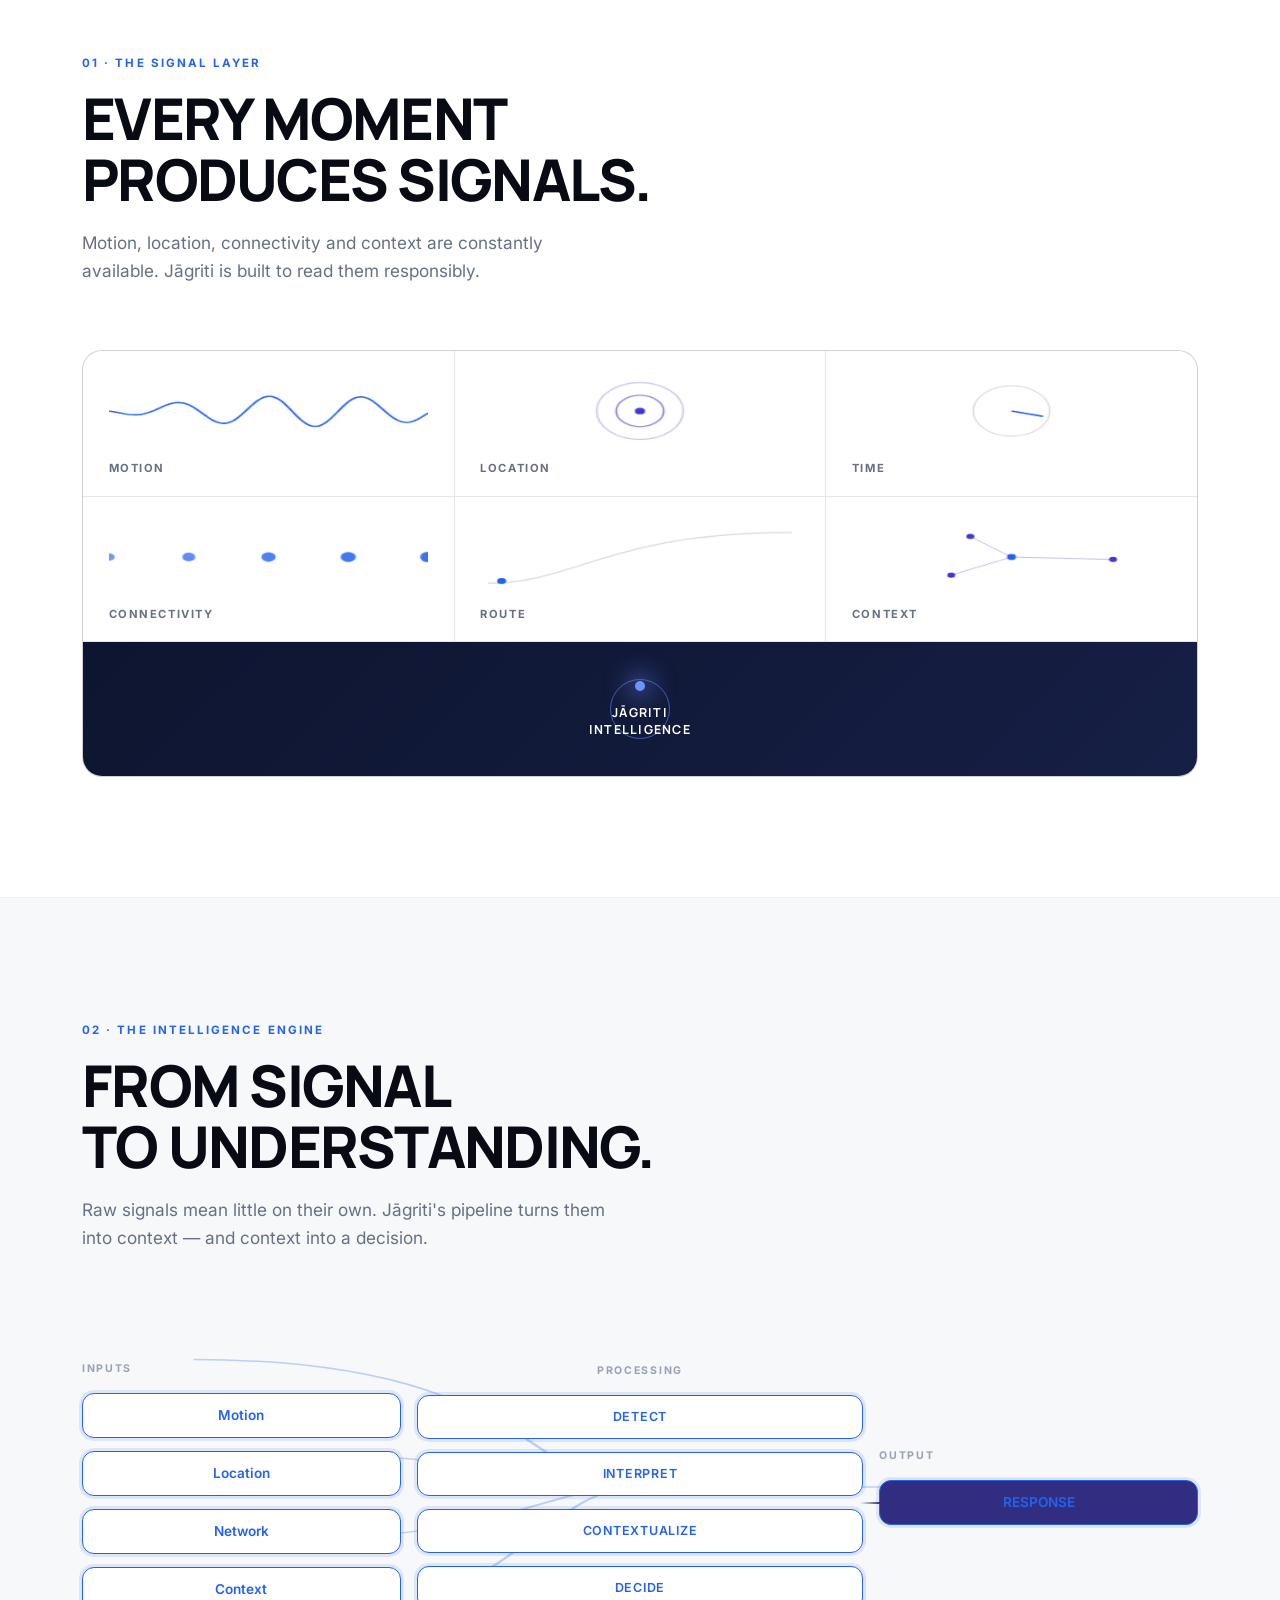
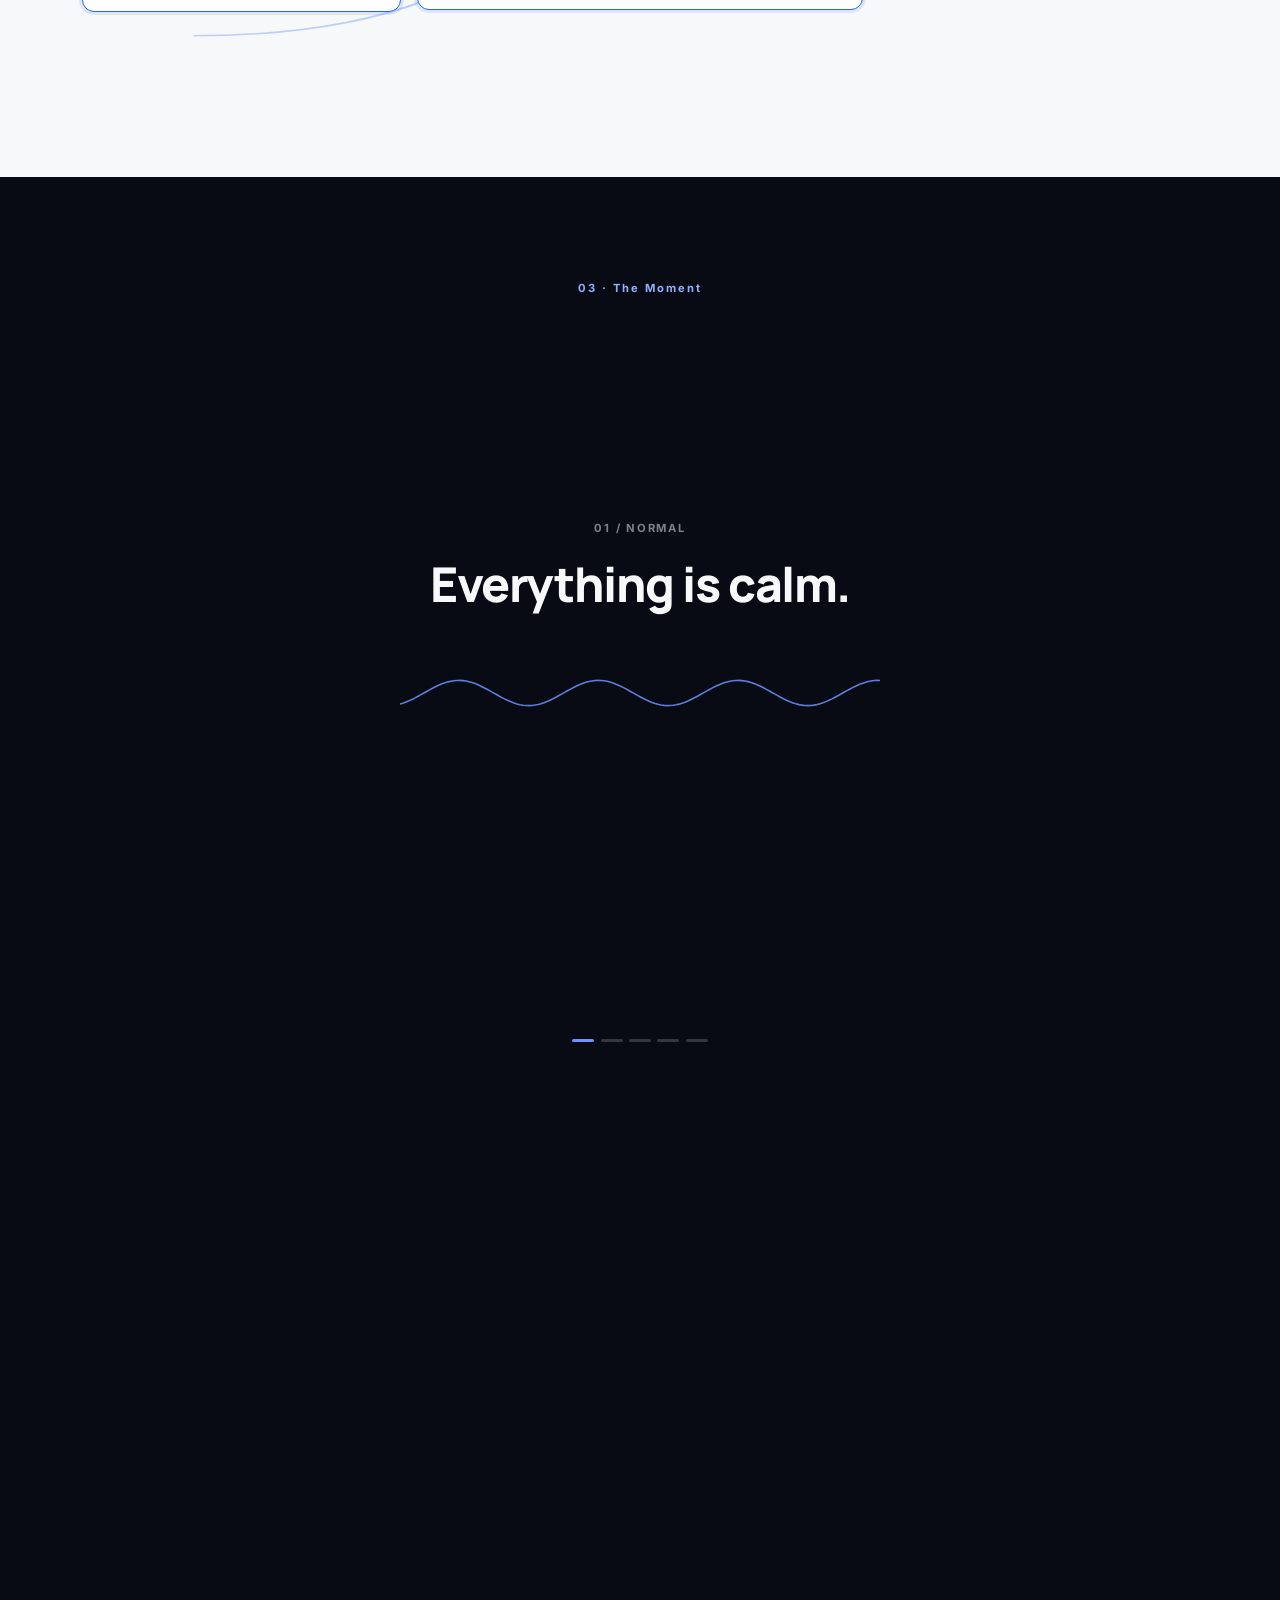
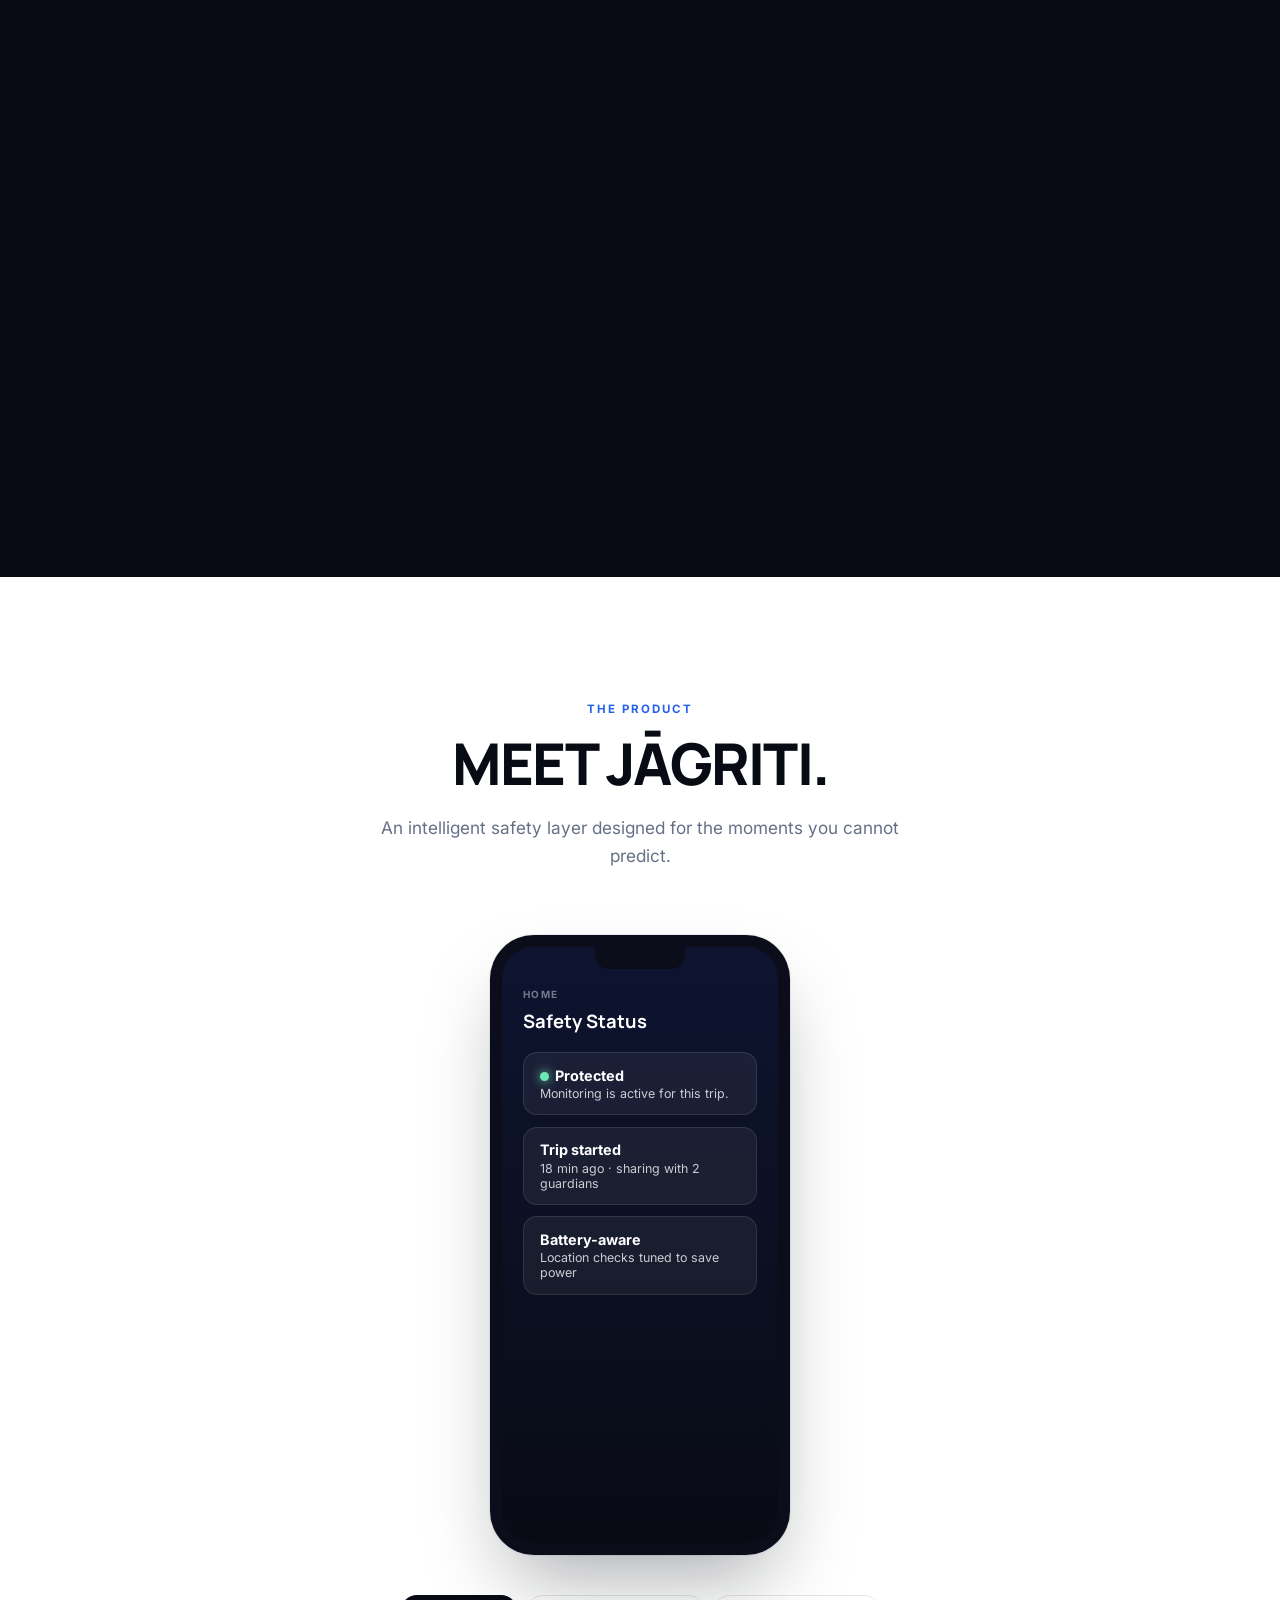
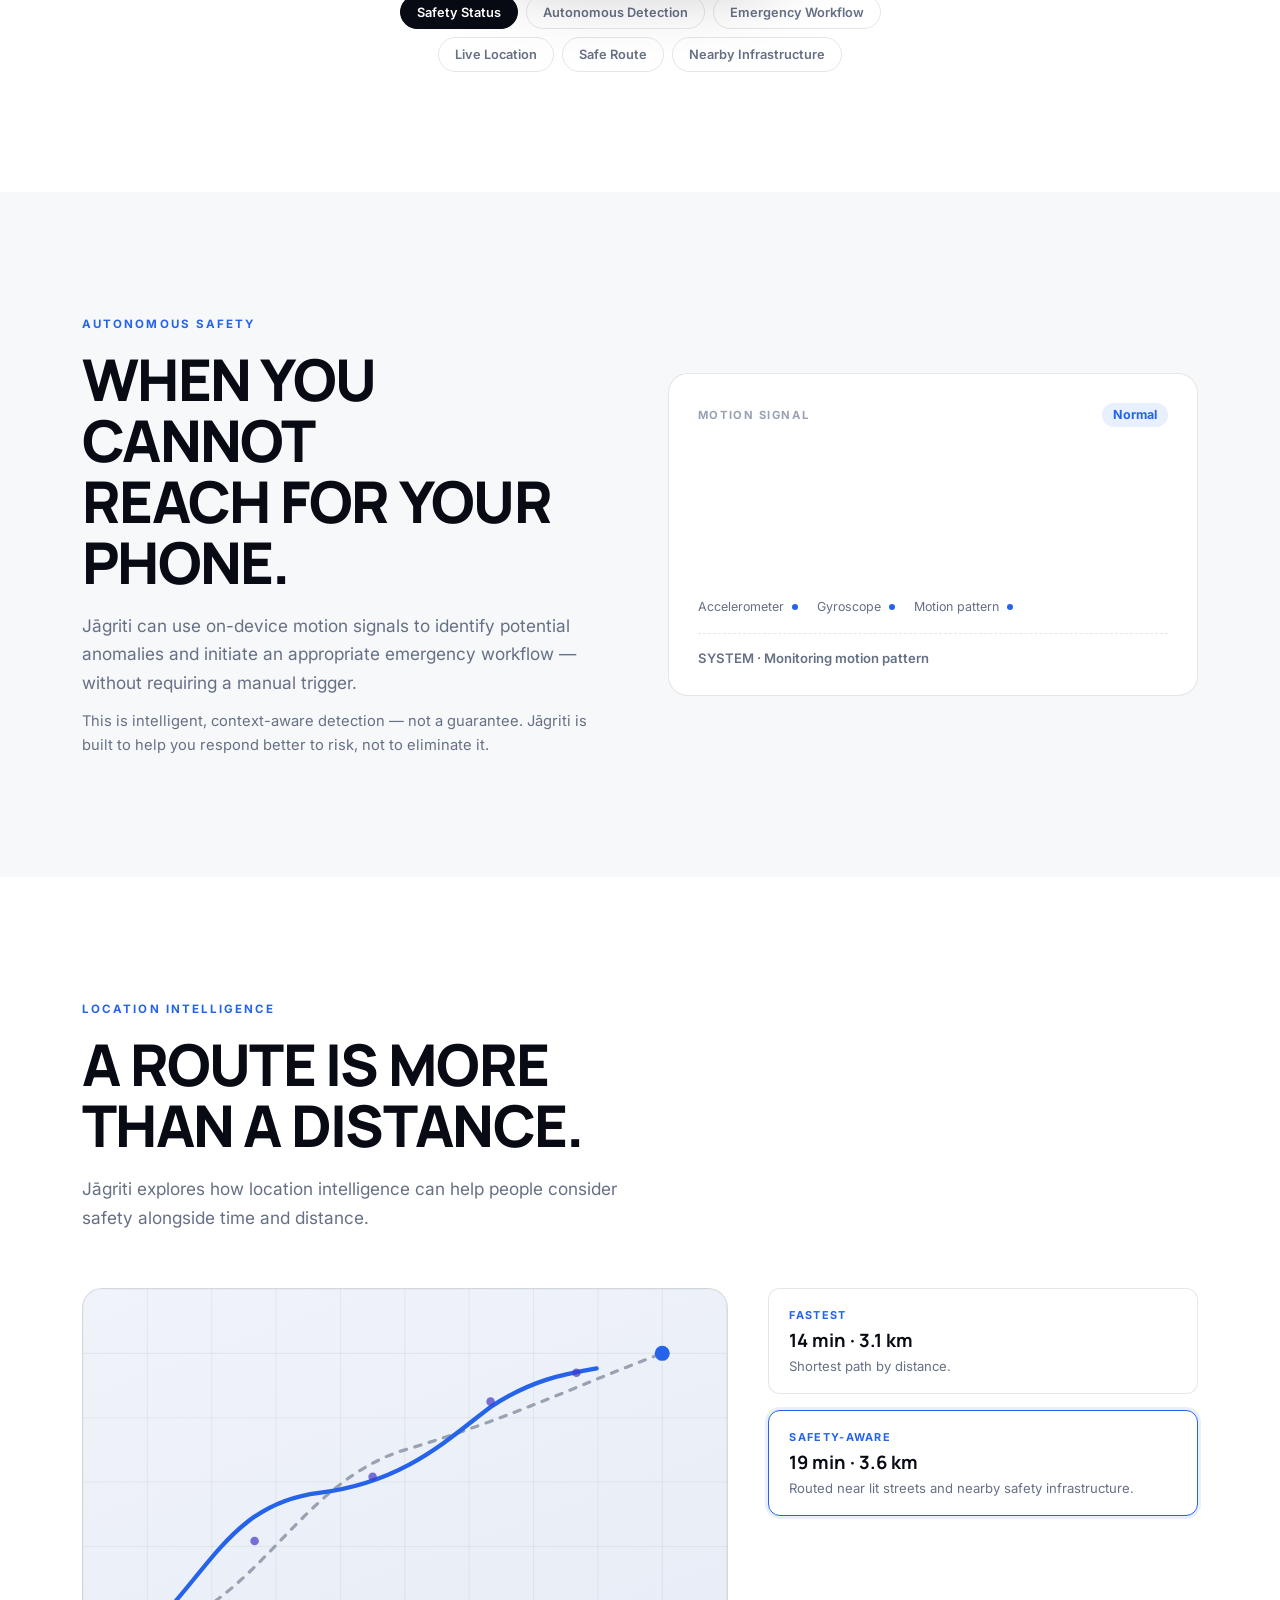
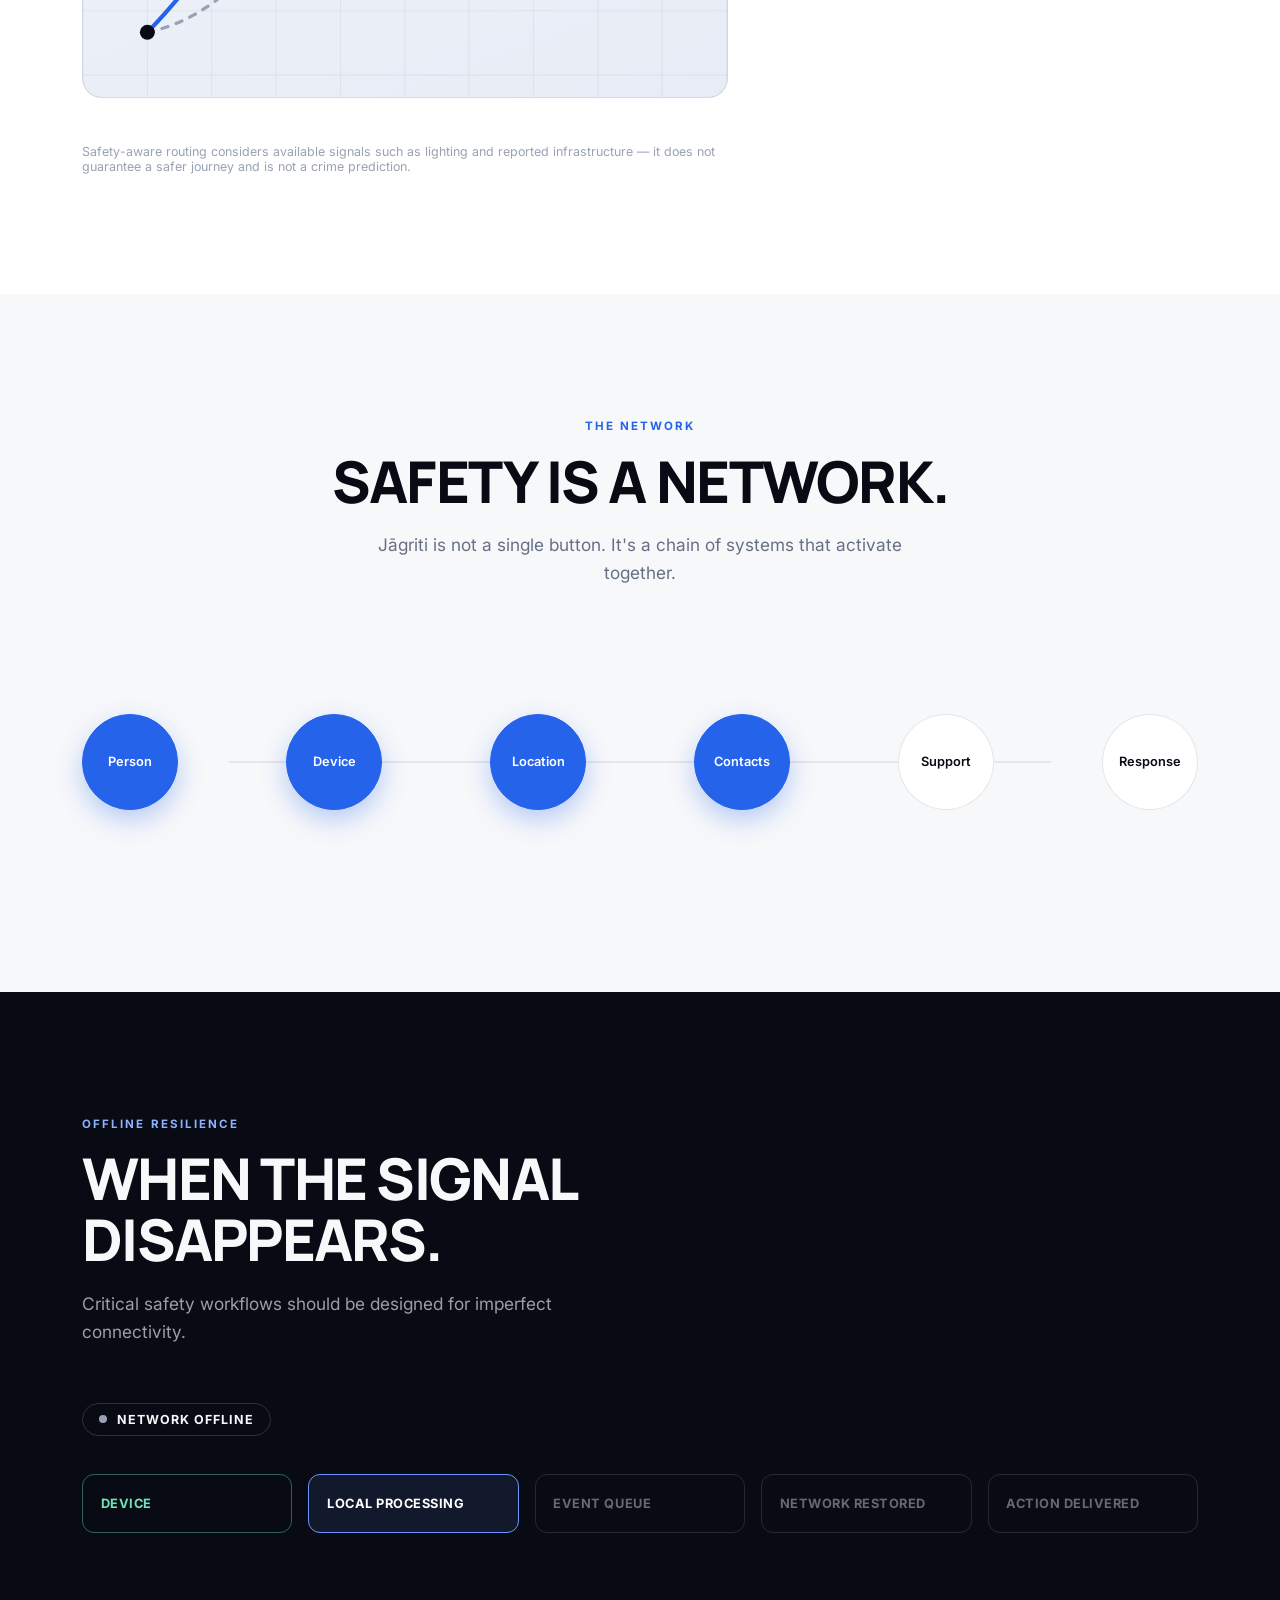
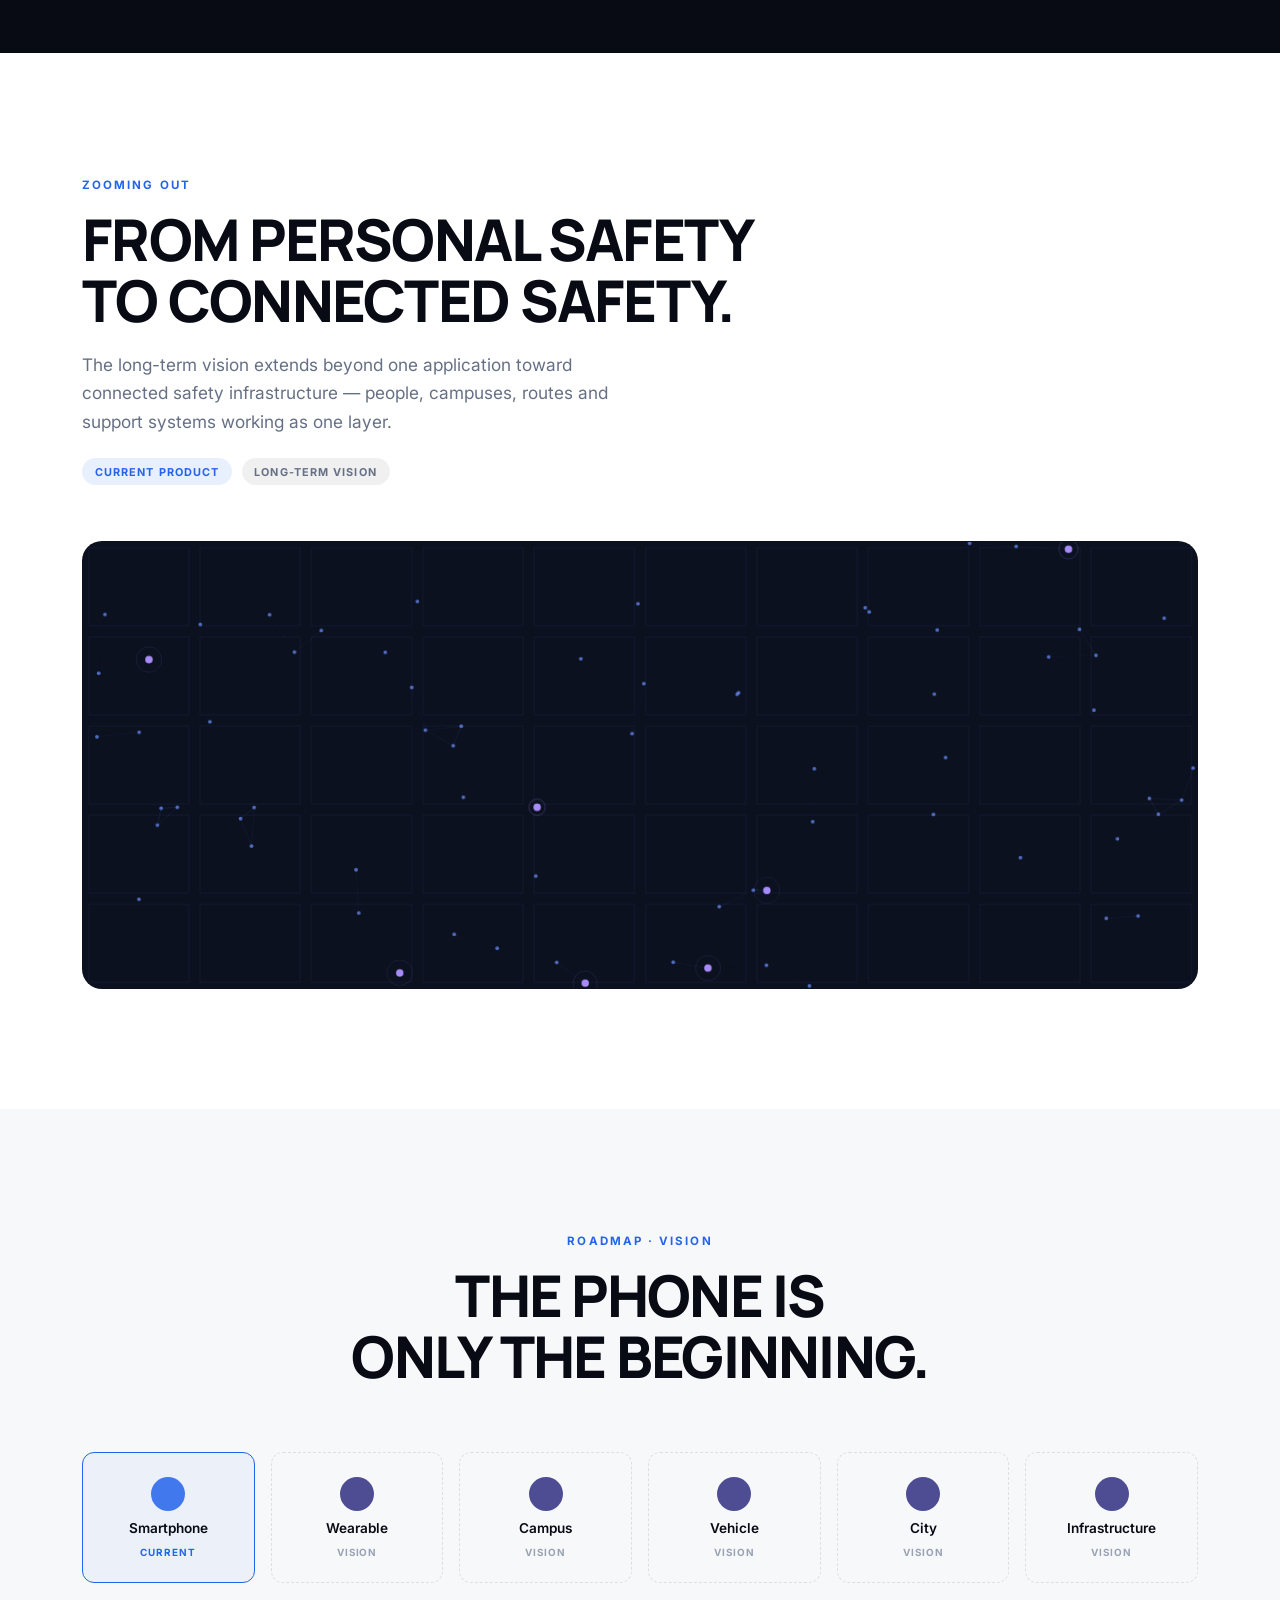
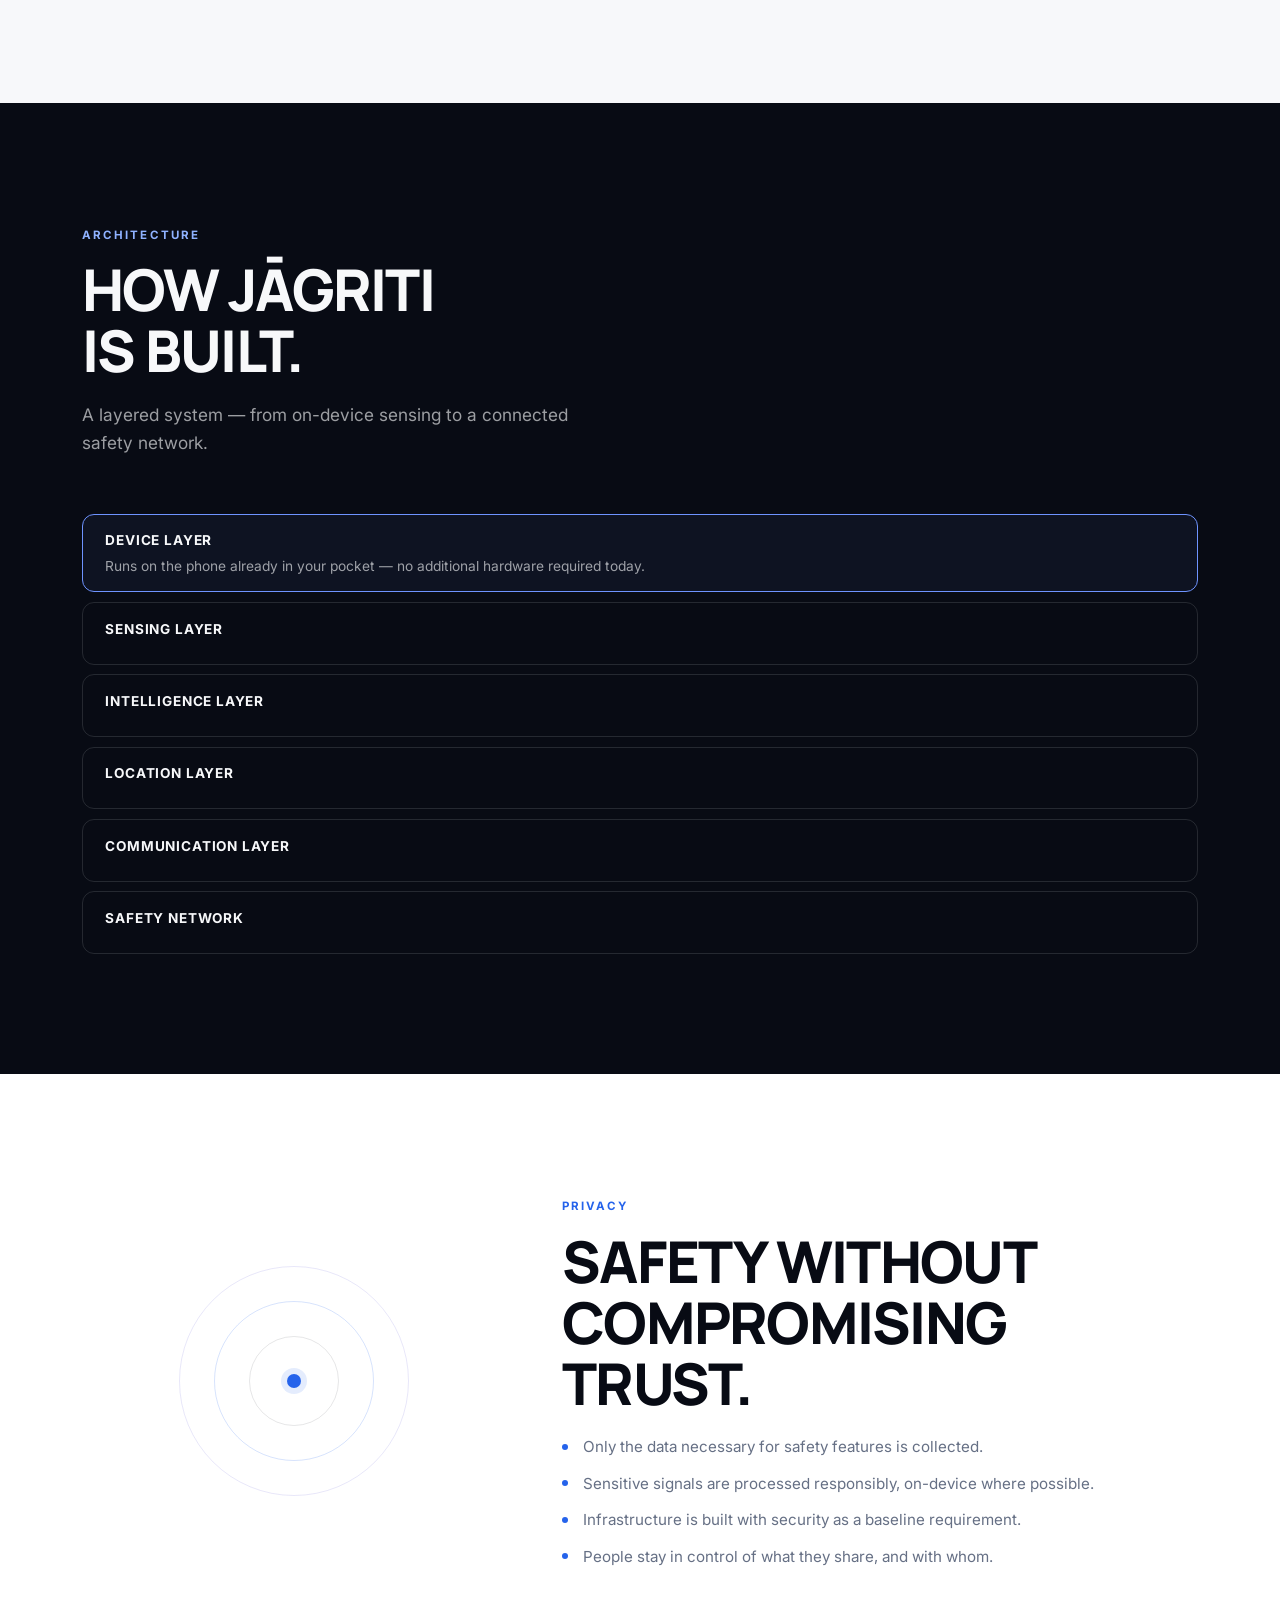
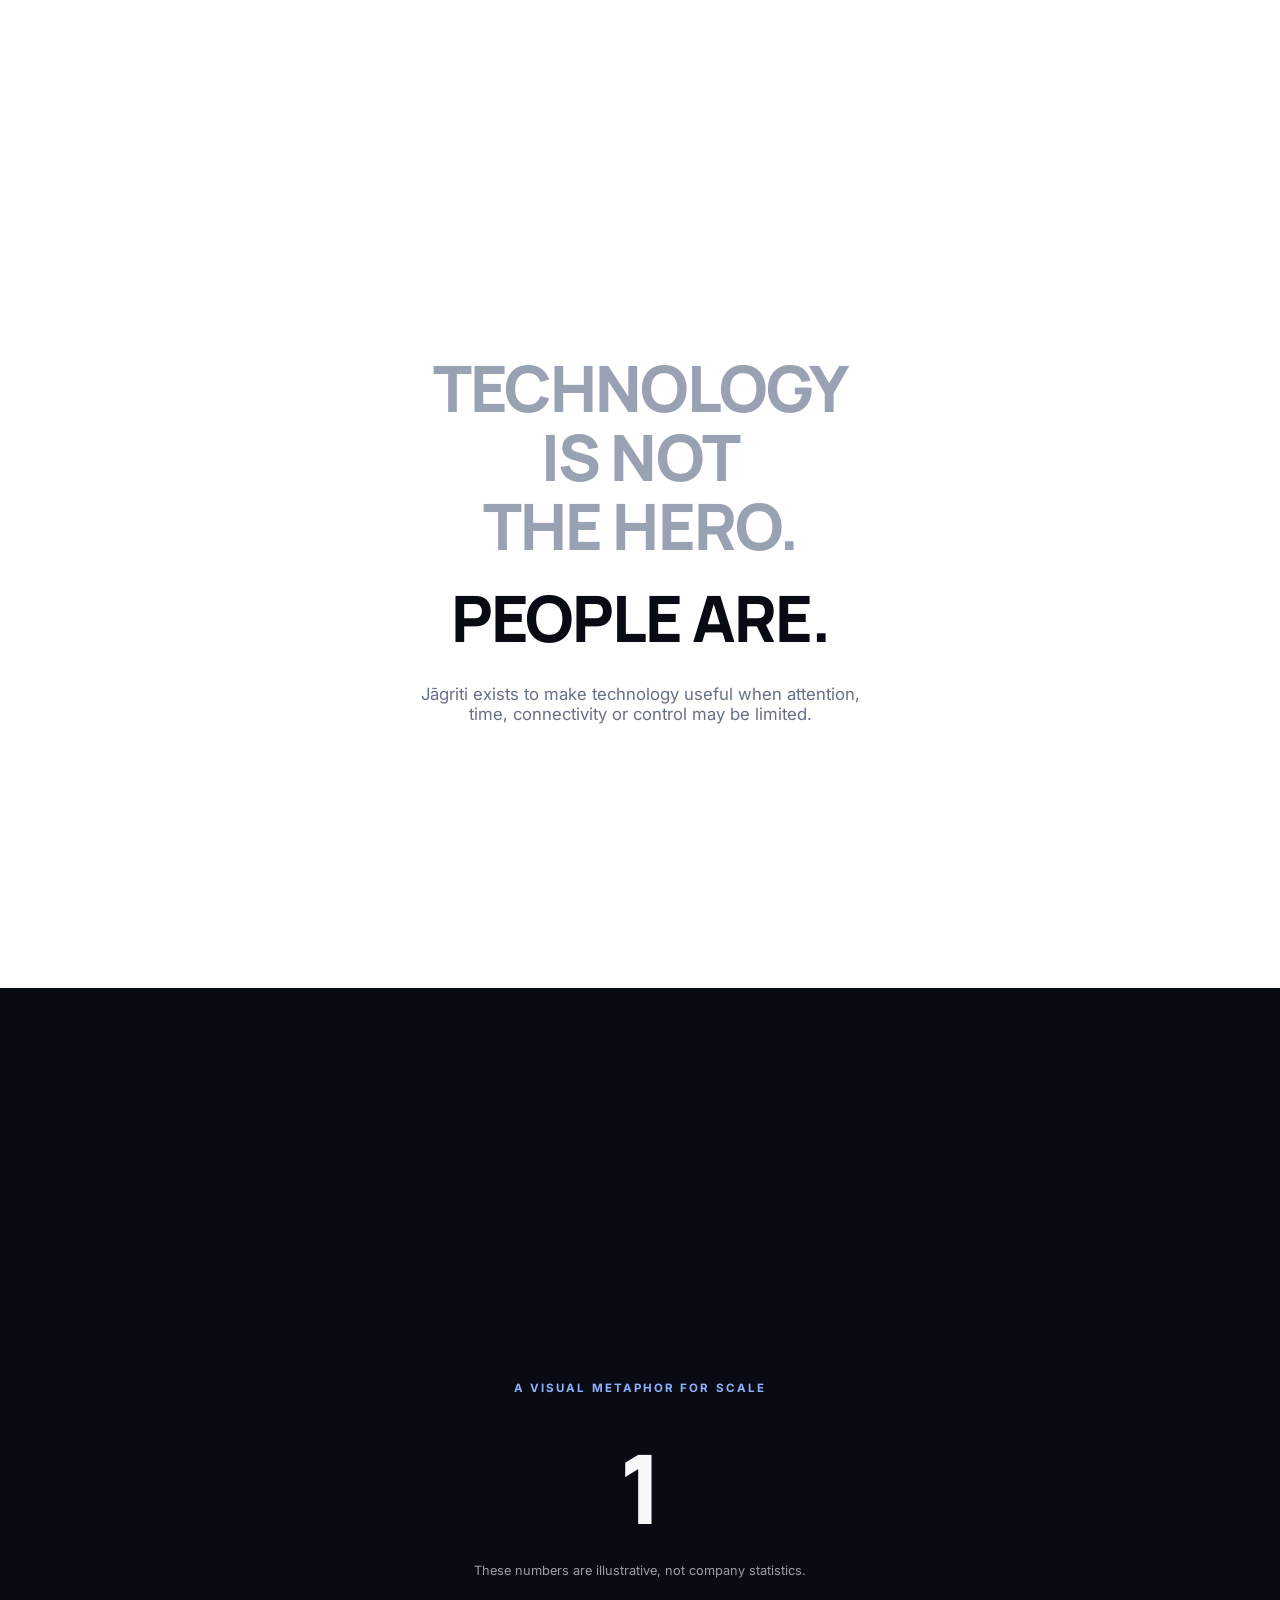
==== commit bacf5347: "Update current valuation to ₹11.5 Cr Add optional decimal support to the stat counter so 11.5 render" ====
--- a/index.html
+++ b/index.html
@@ -595,7 +595,7 @@
           <span class="stat-note">₹12.8L / year</span>
         </div>
         <div class="stat">
-          <span class="stat-num" data-prefix="$" data-count="510" data-suffix="K">0</span>
+          <span class="stat-num" data-prefix="₹" data-count="11.5" data-decimals="1" data-suffix=" Cr">0</span>
           <span class="stat-label">Current Valuation</span>
           <span class="stat-note">Pre-seed + paid pilot</span>
         </div>
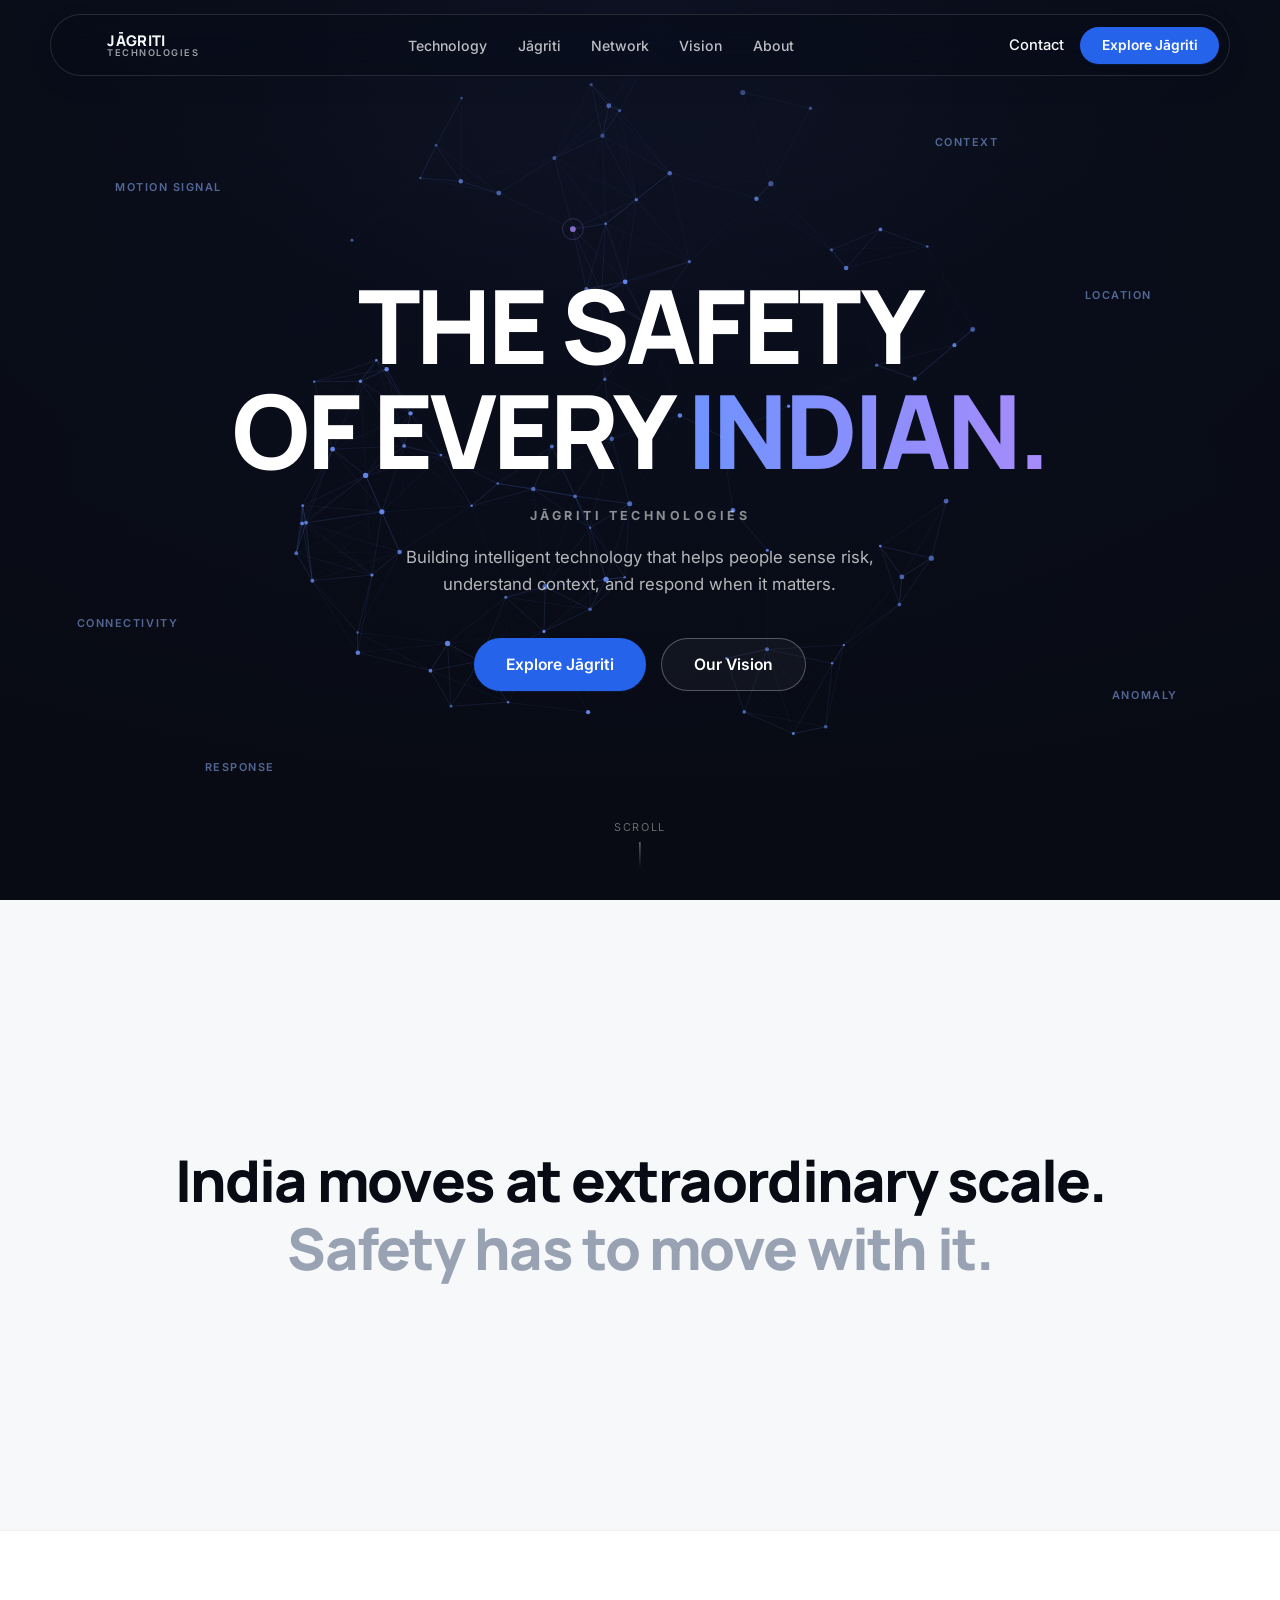
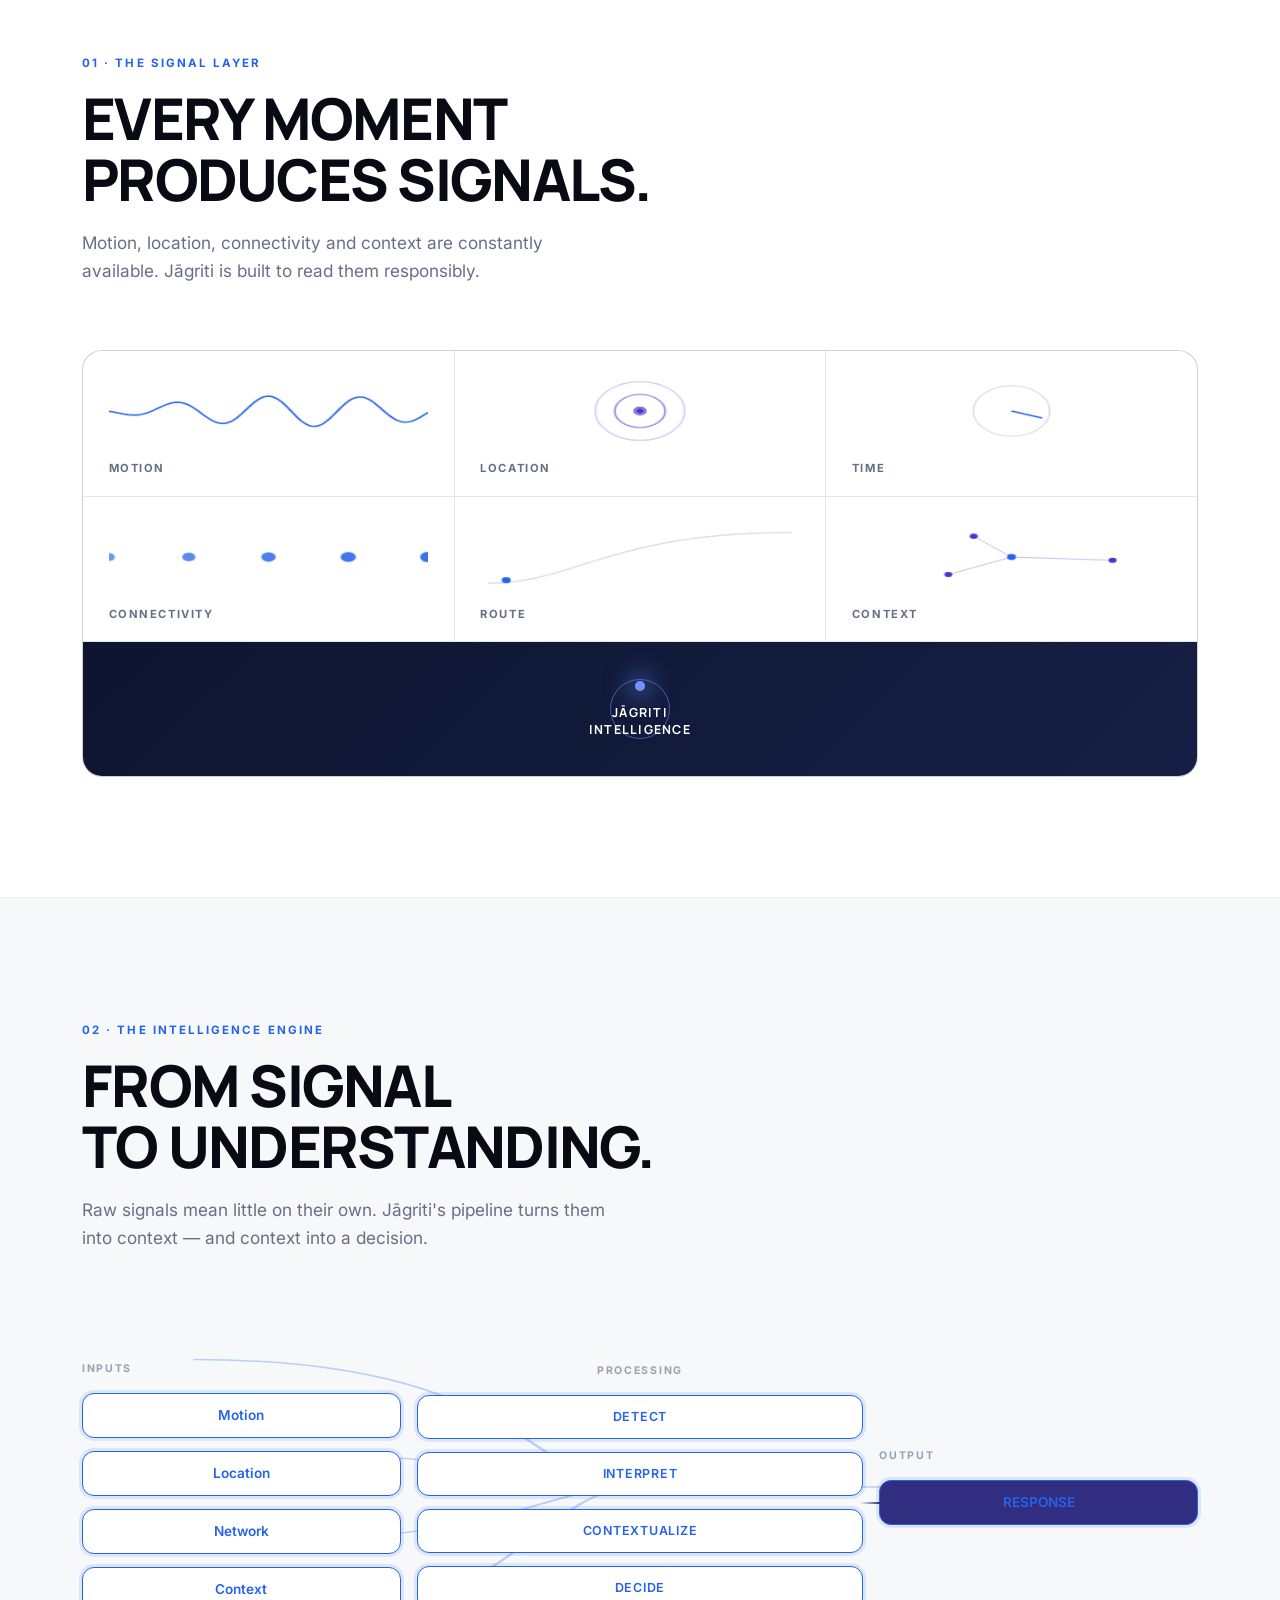
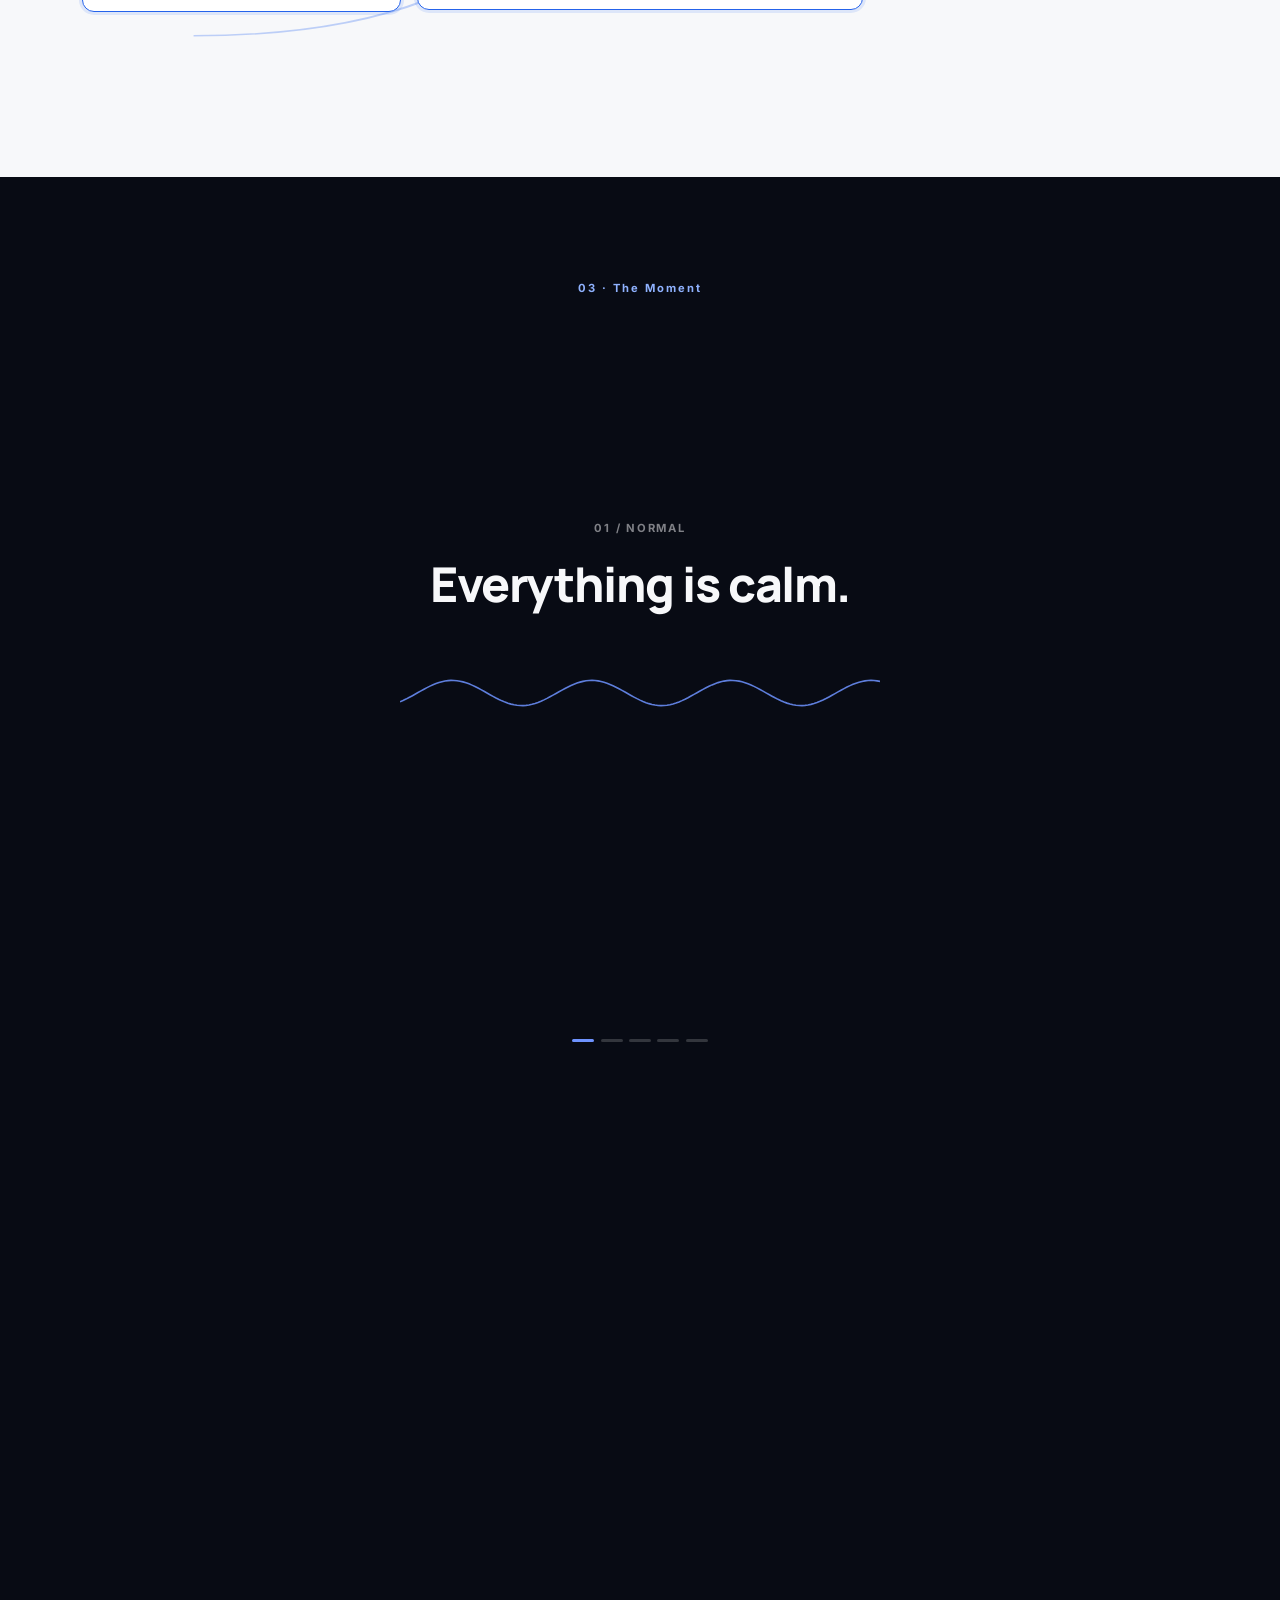
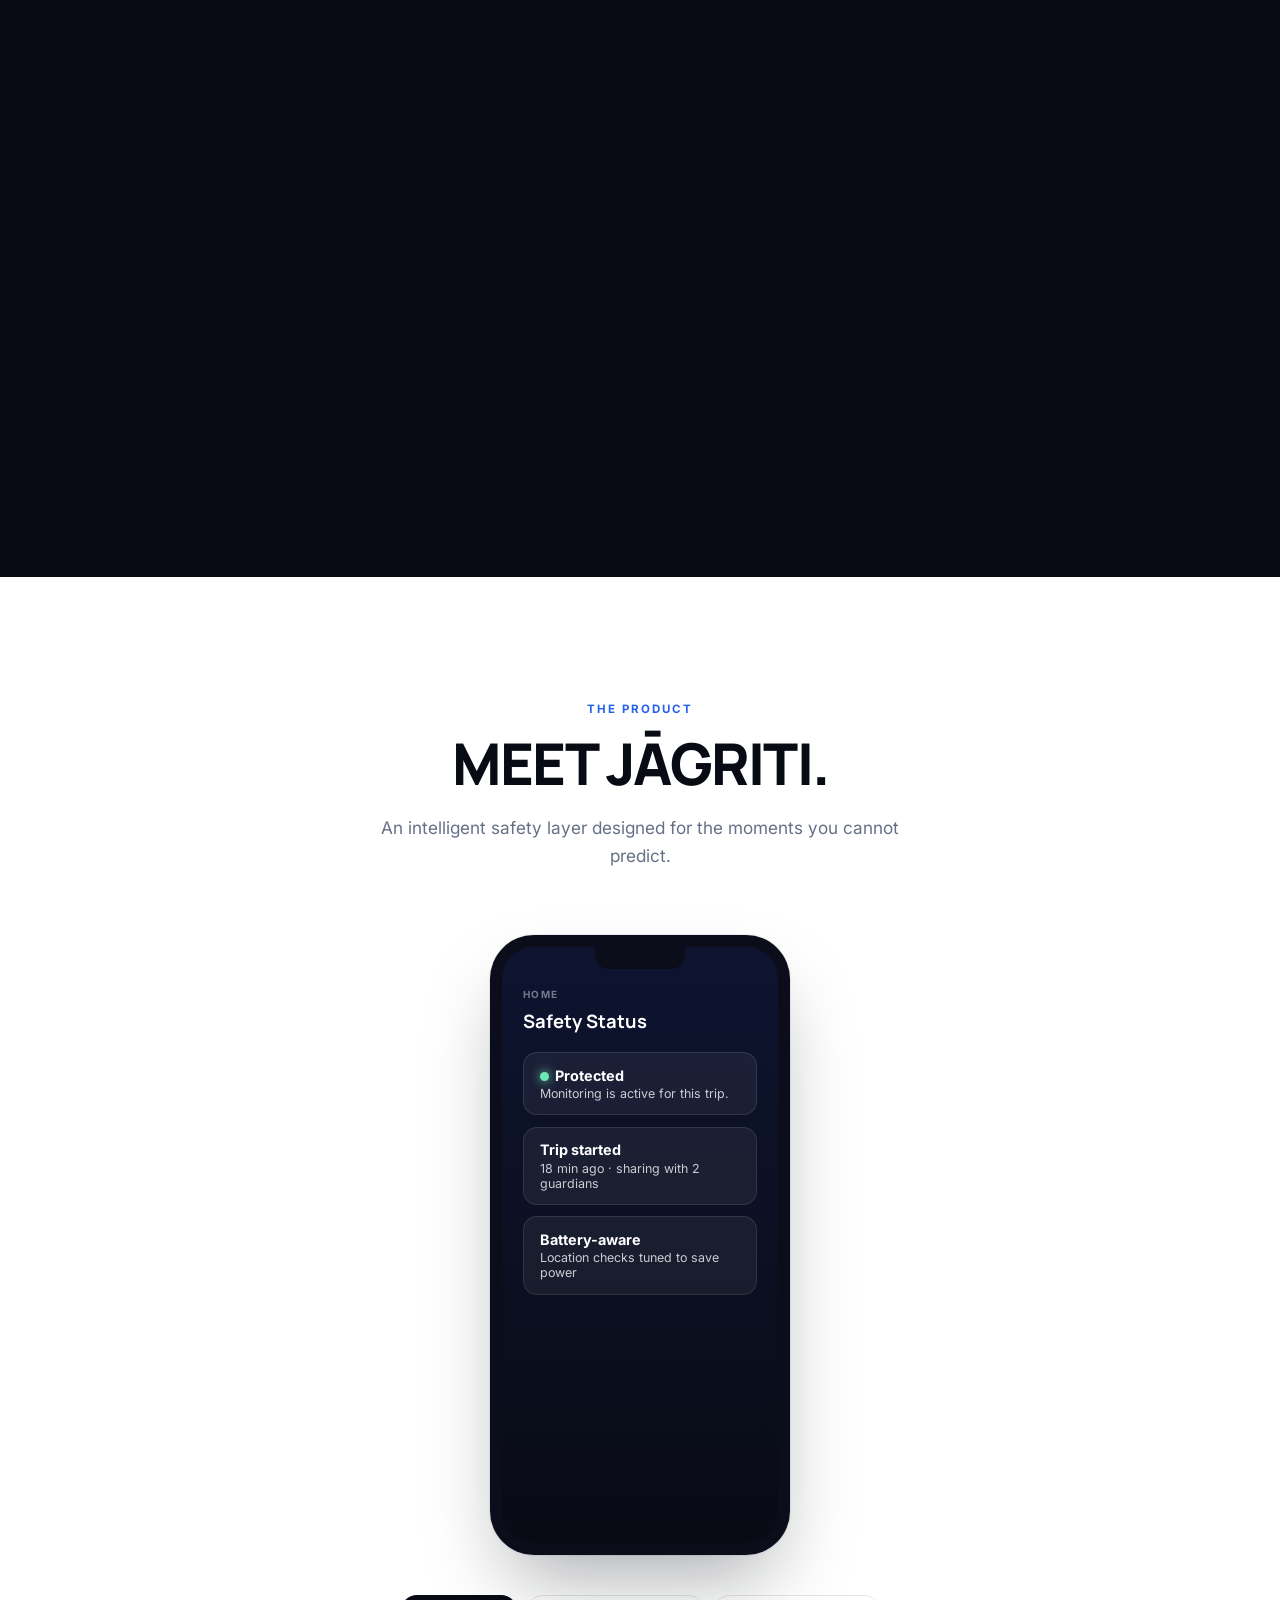
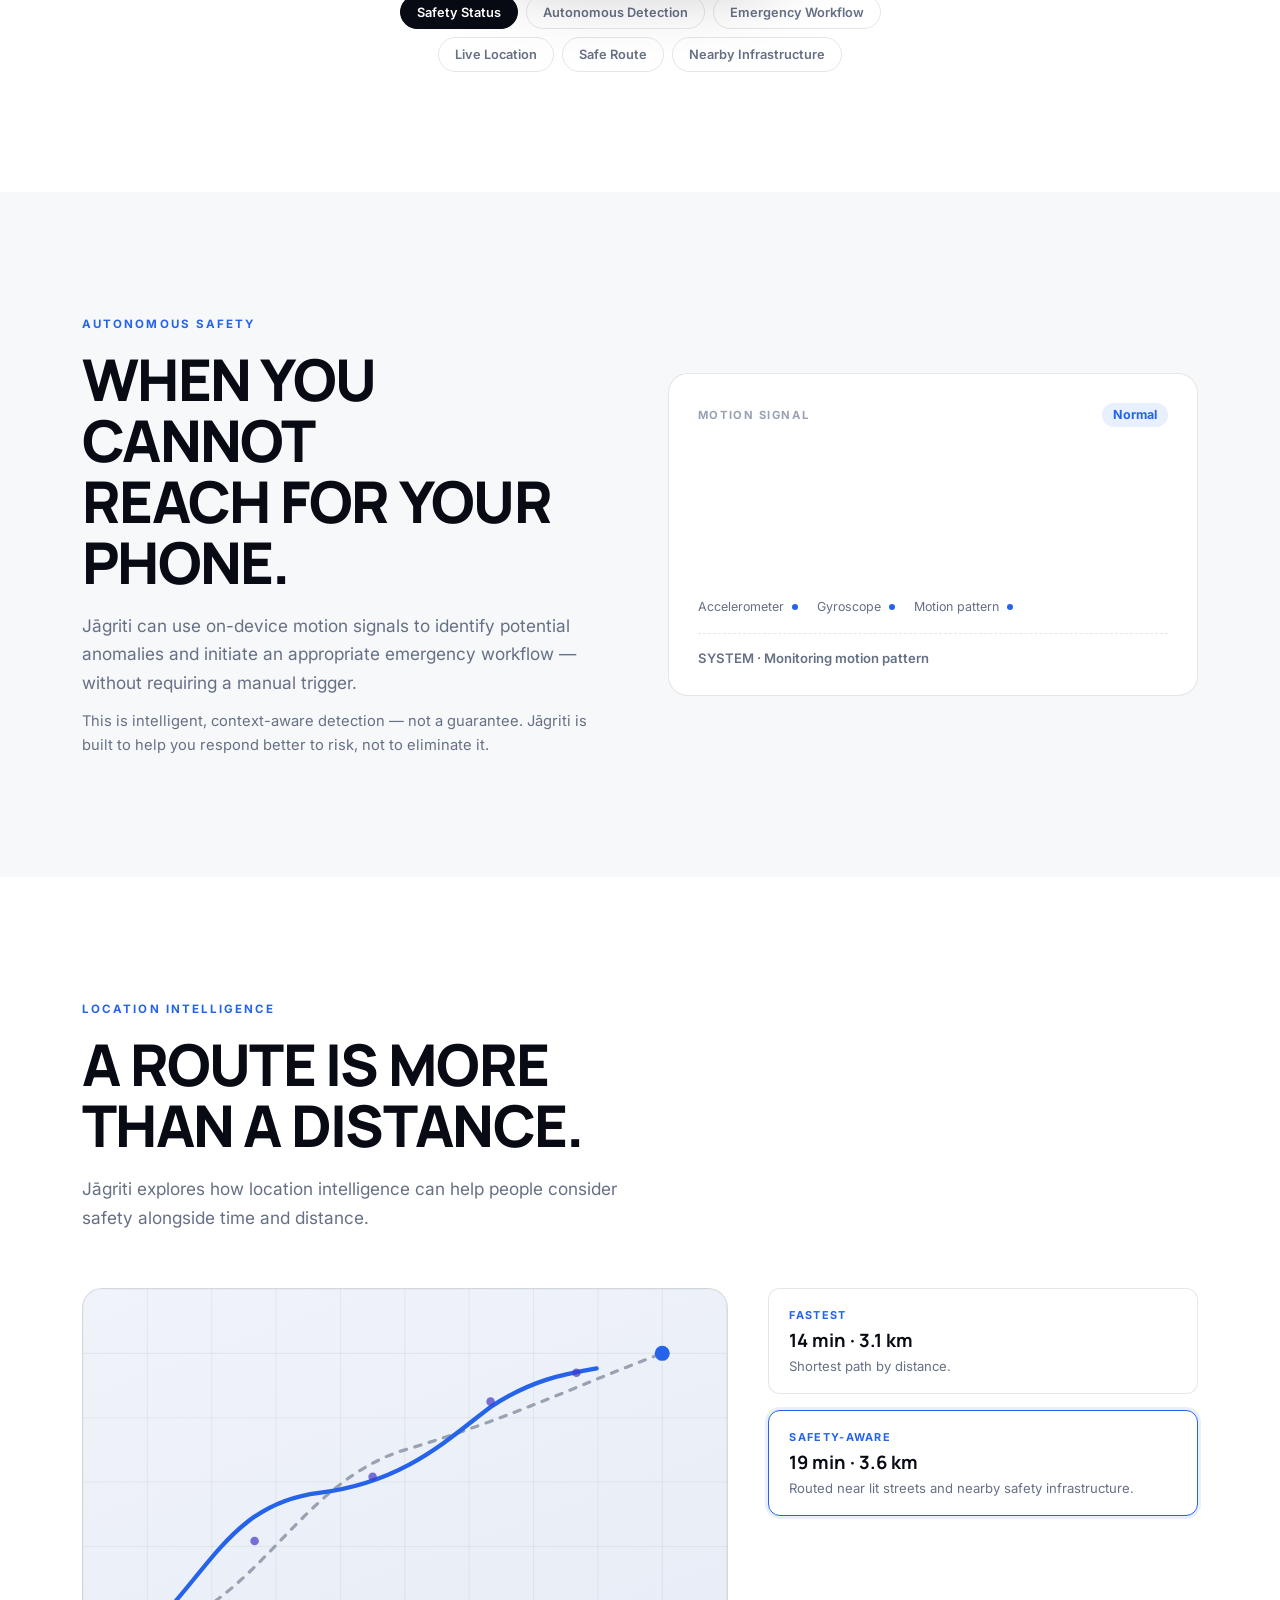
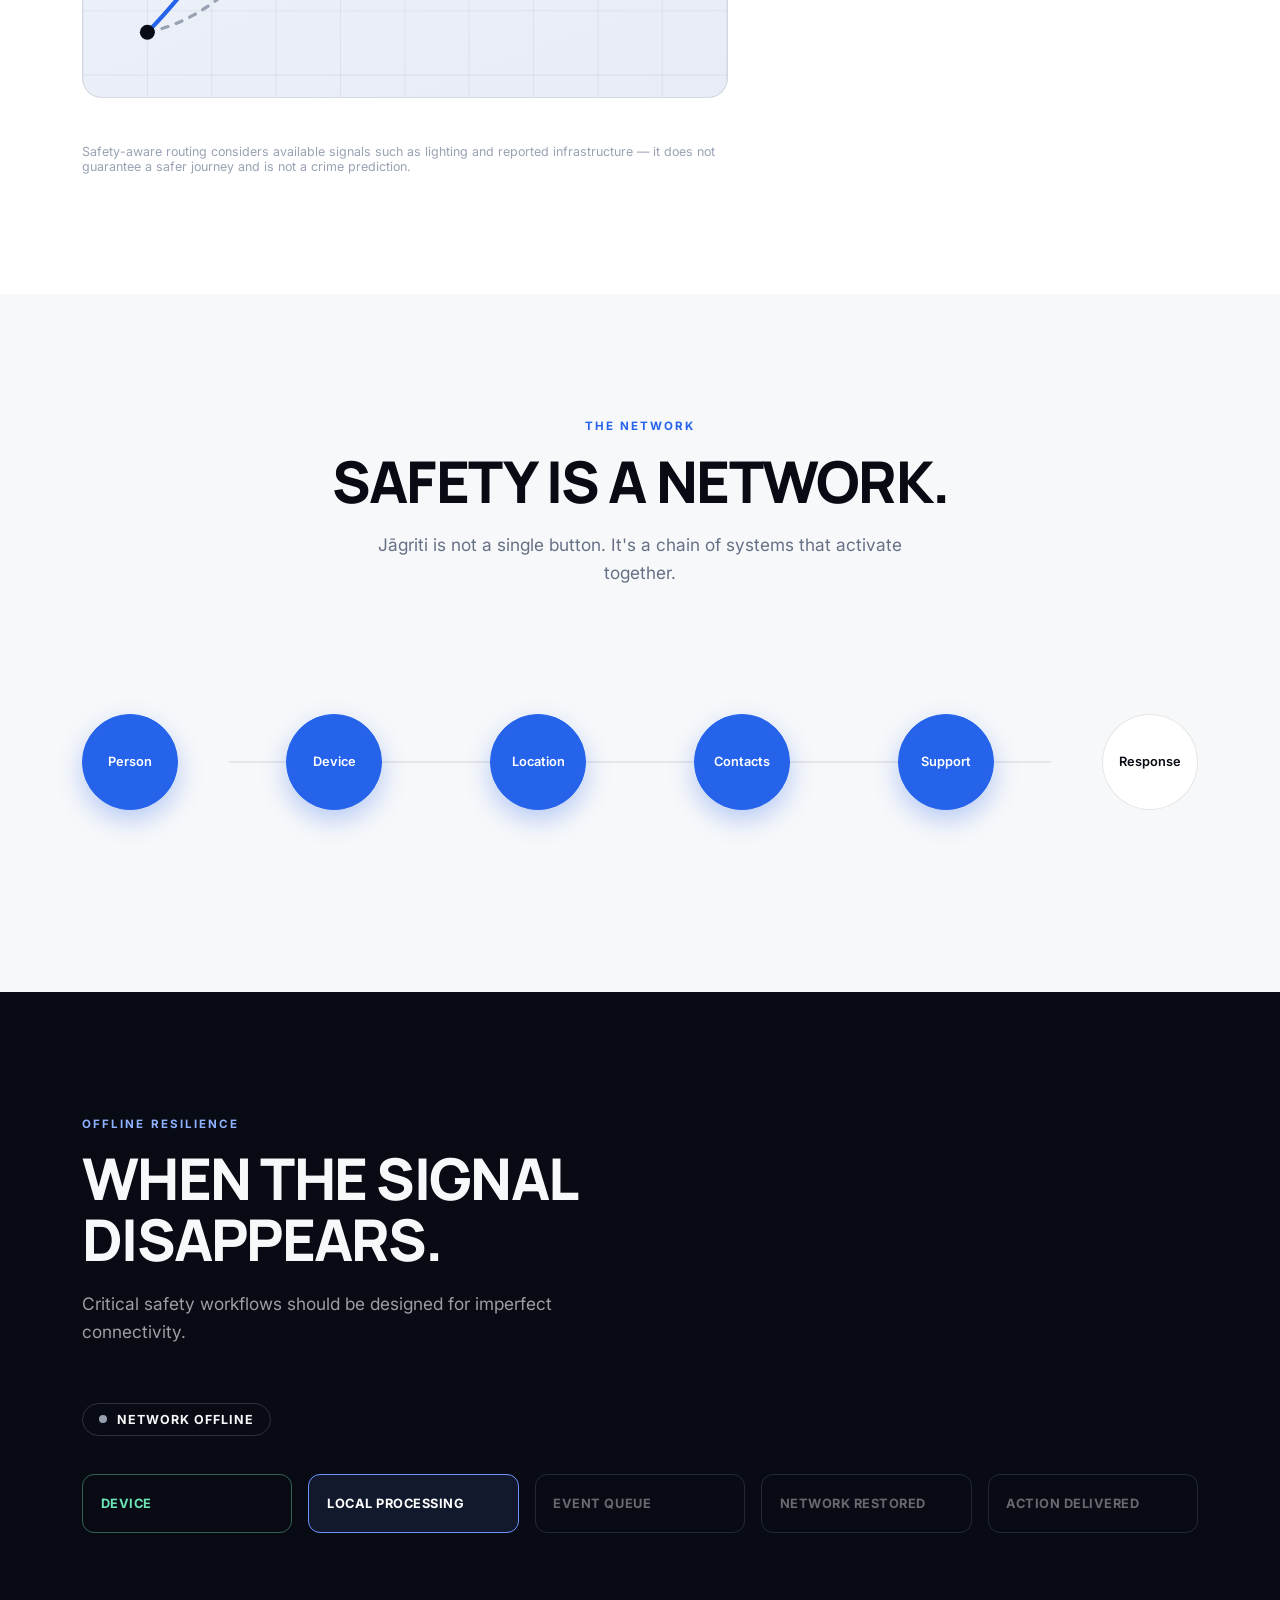
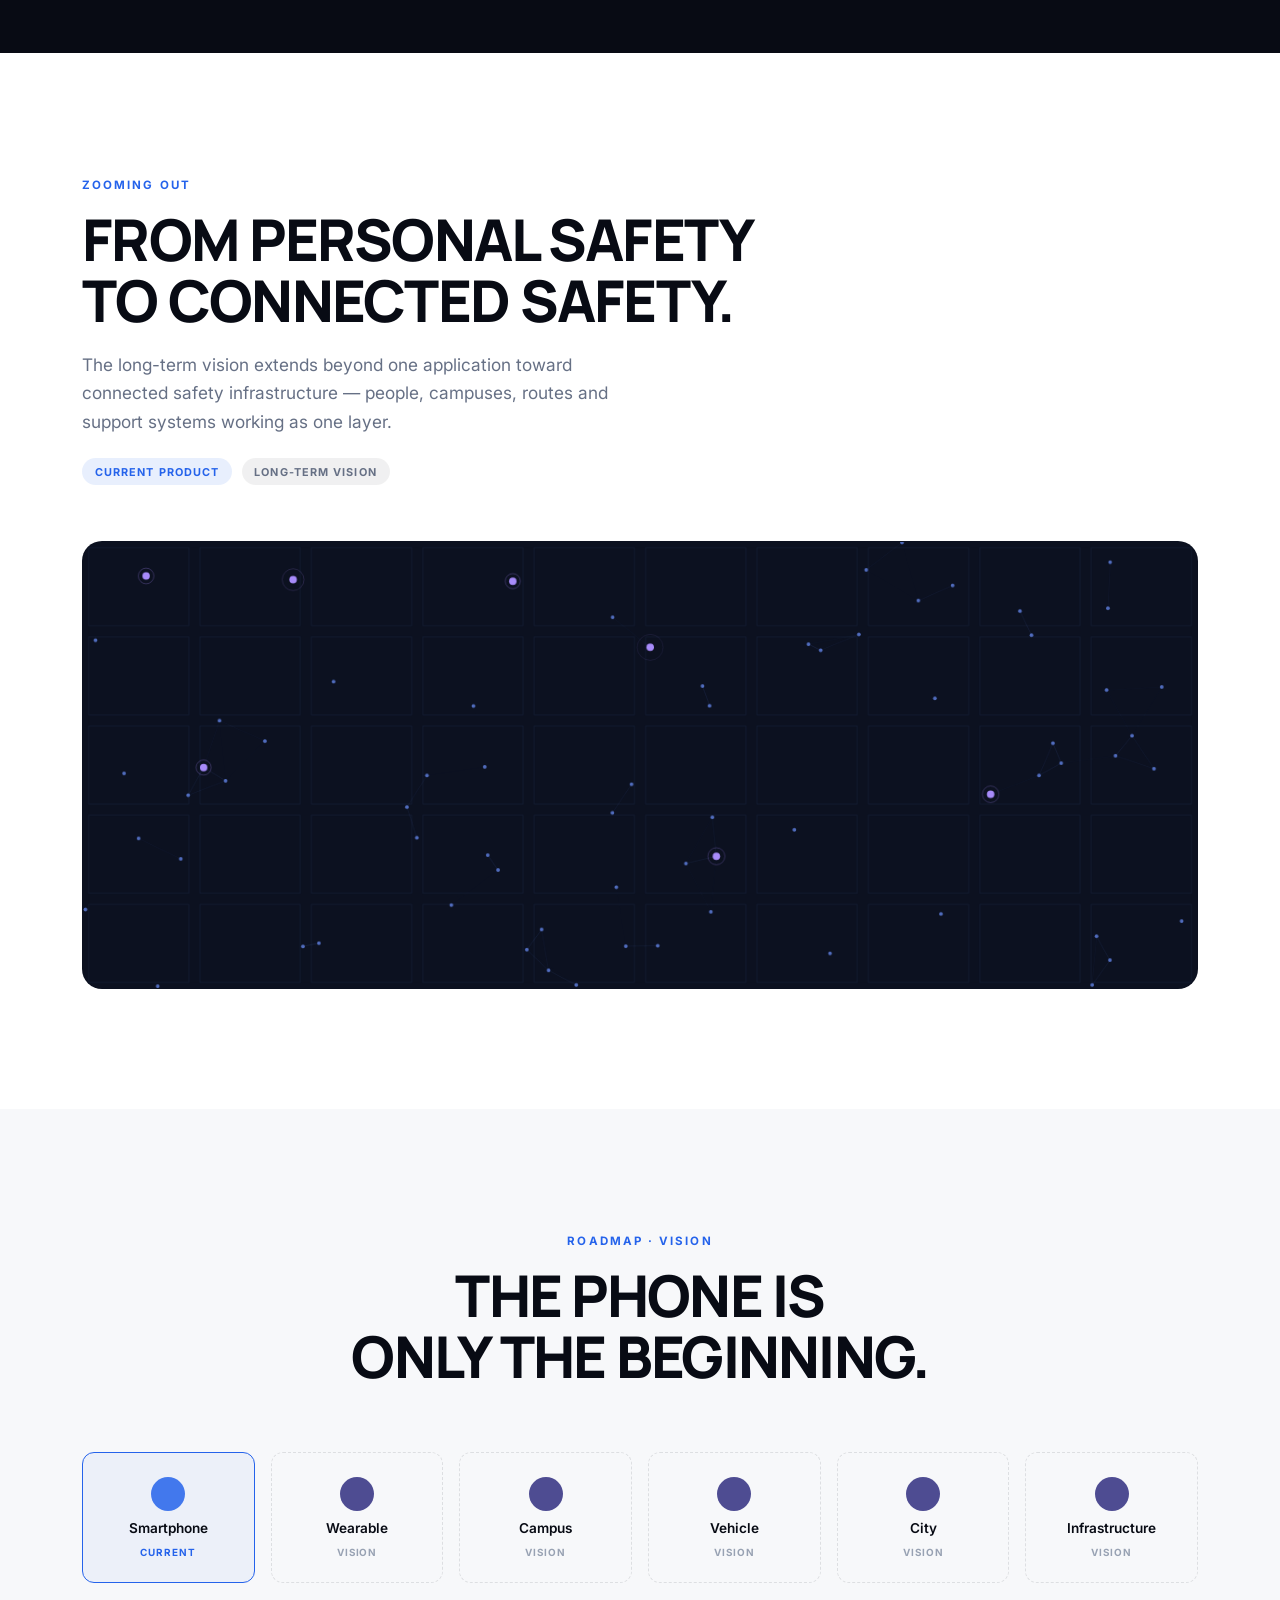
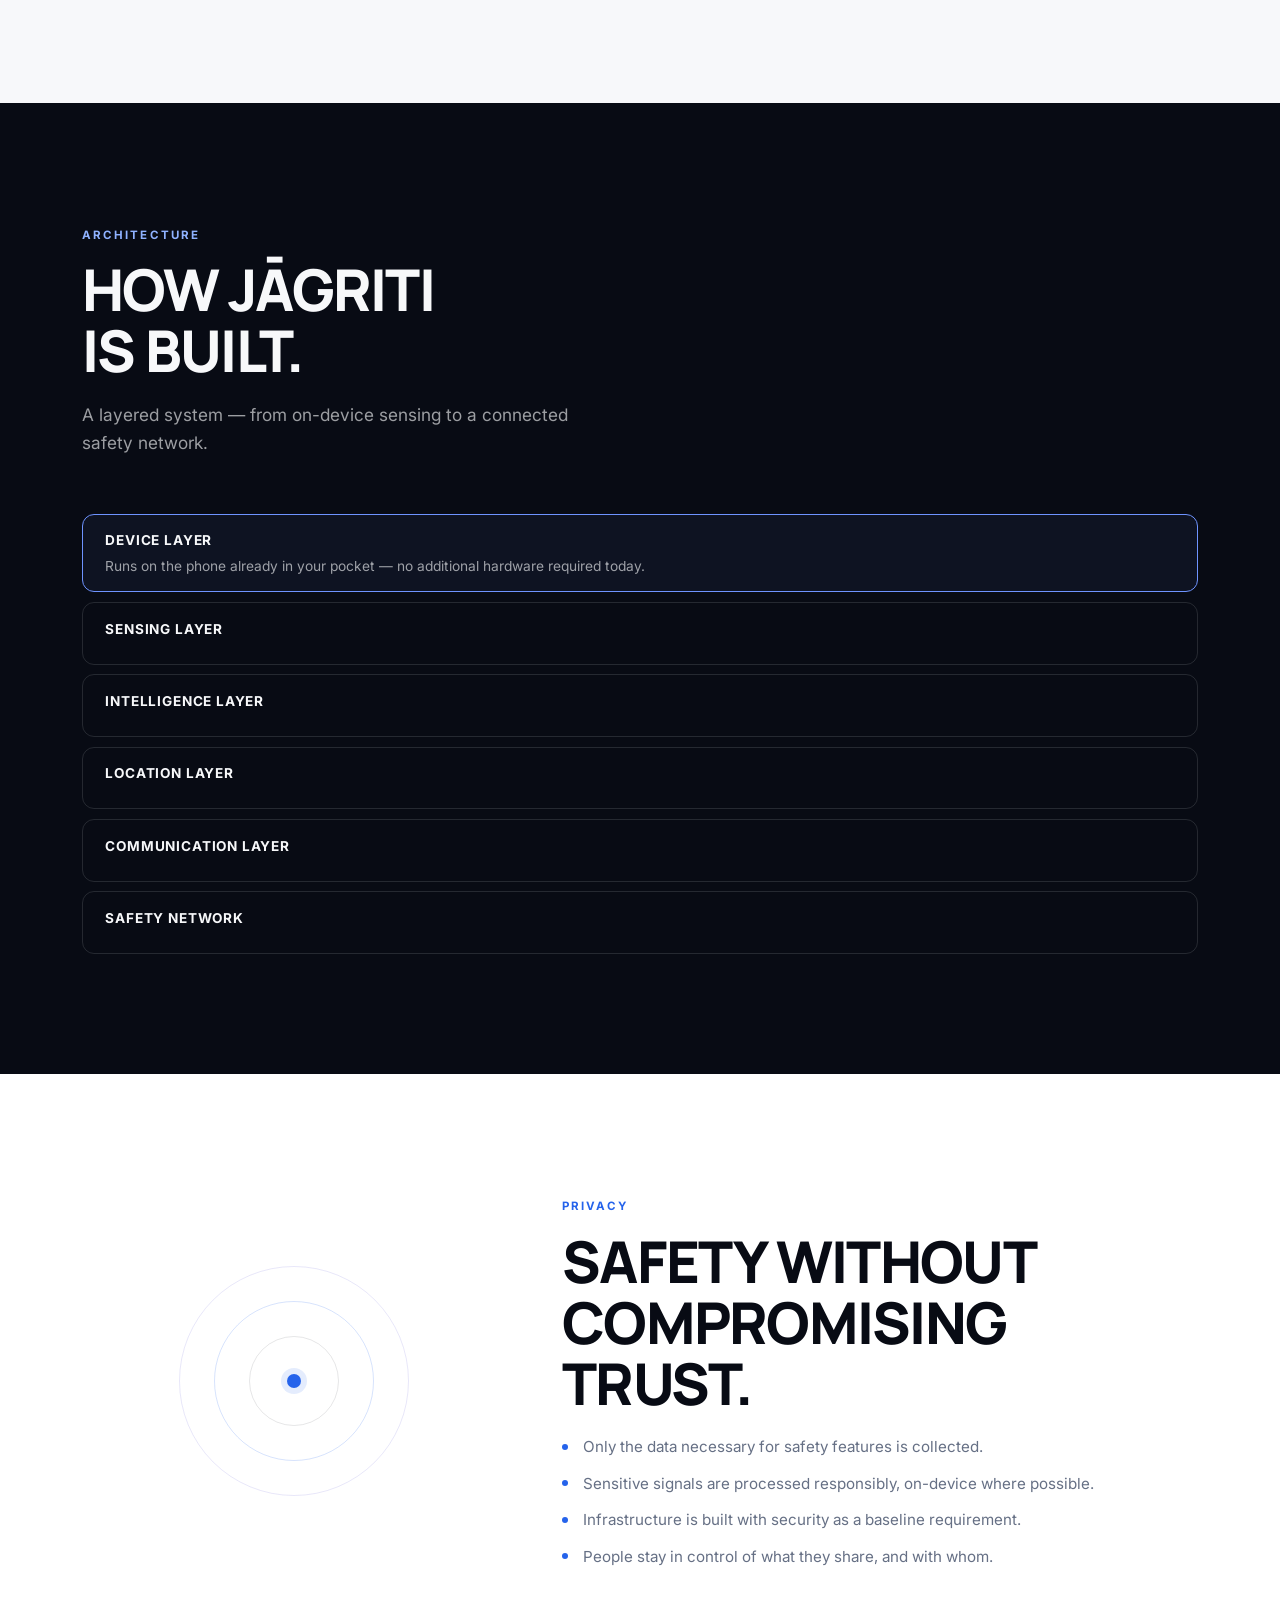
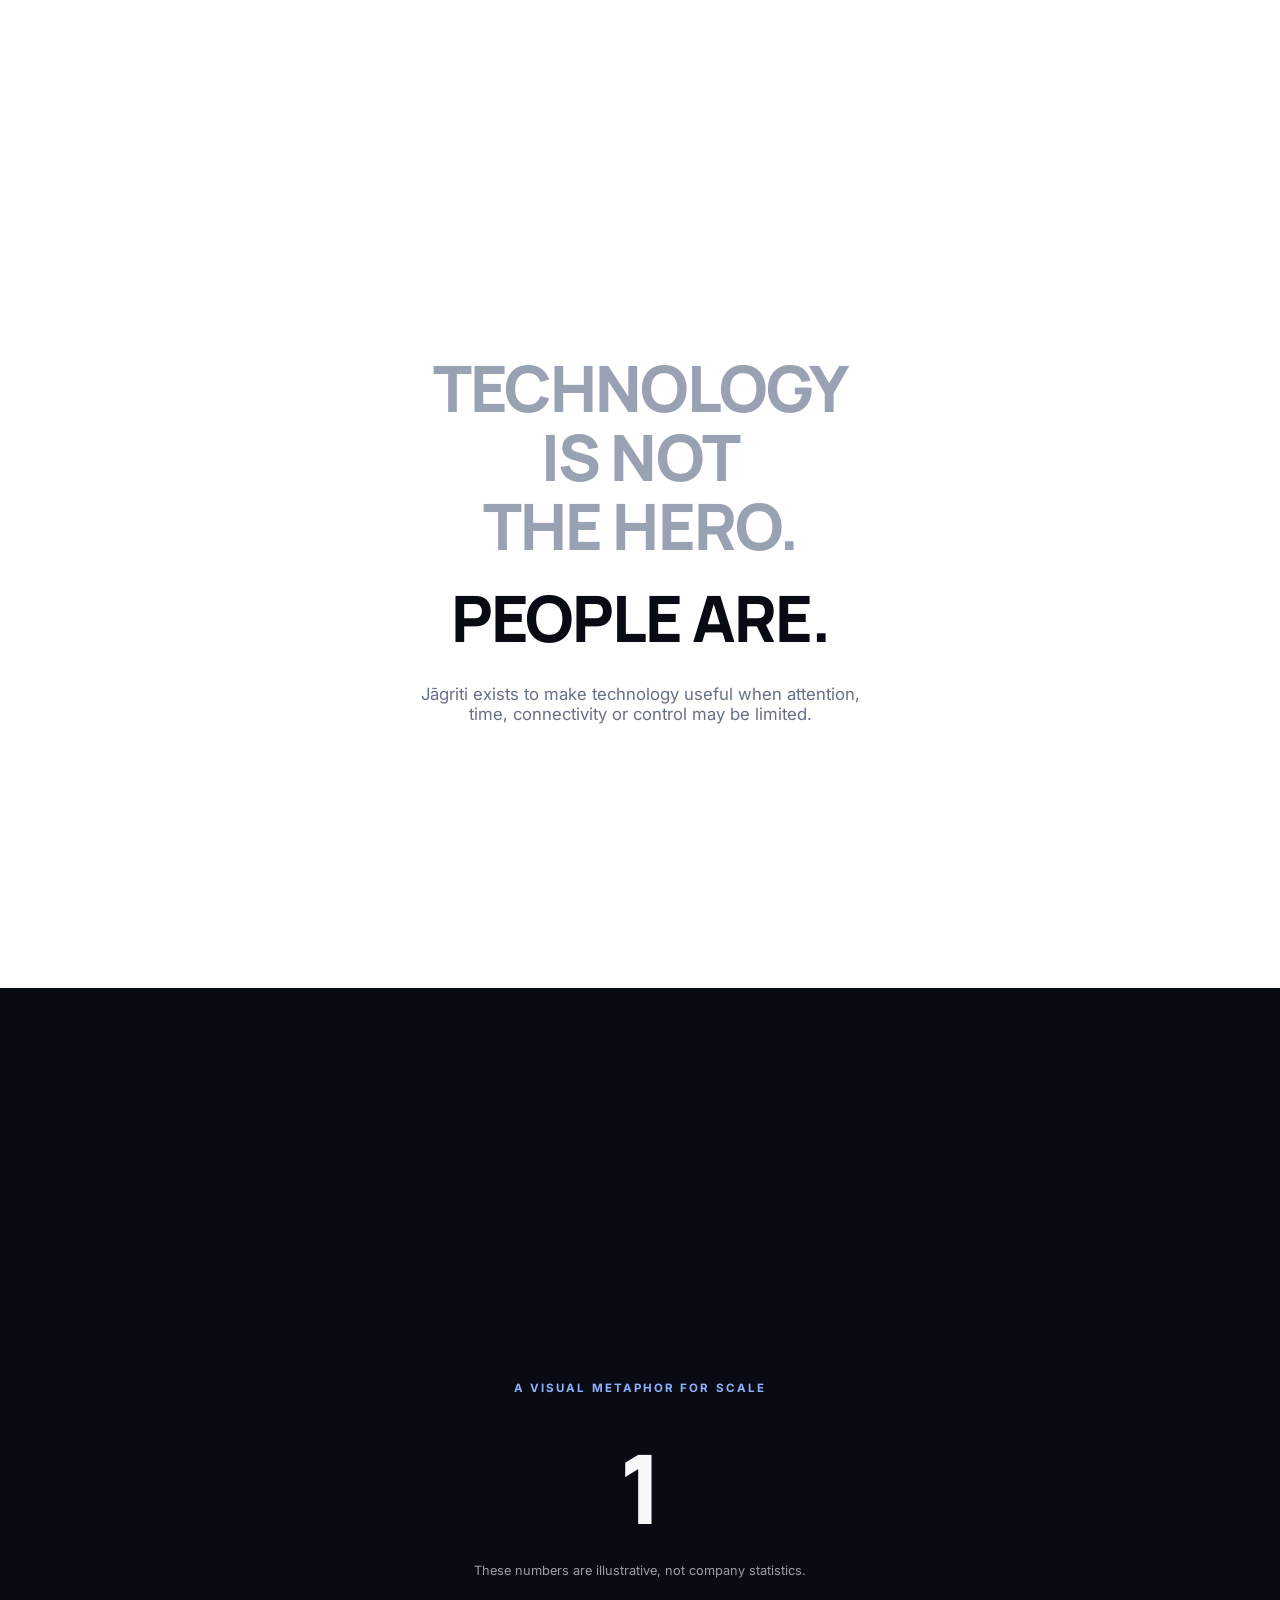
==== commit 748af4f7: "Remove funding stat; update valuation label to ARR basis Co-Authored-By: Claude Sonnet 5.5 <noreply@" ====
--- a/index.html
+++ b/index.html
@@ -585,11 +585,6 @@
           <span class="stat-label">Waitlisted</span>
         </div>
         <div class="stat">
-          <span class="stat-num" data-prefix="$" data-count="7500" data-suffix="">0</span>
-          <span class="stat-label">Pre-Seed Raised</span>
-          <span class="stat-note">Aug 2025 · 3% equity</span>
-        </div>
-        <div class="stat">
           <span class="stat-num" data-count="1" data-suffix="">0</span>
           <span class="stat-label">Paid Pilot University</span>
           <span class="stat-note">₹12.8L / year</span>
@@ -597,7 +592,7 @@
         <div class="stat">
           <span class="stat-num" data-prefix="₹" data-count="11.5" data-decimals="1" data-suffix=" Cr">0</span>
           <span class="stat-label">Current Valuation</span>
-          <span class="stat-note">Pre-seed + paid pilot</span>
+          <span class="stat-note">Based on ₹50.8L ARR</span>
         </div>
       </div>
 
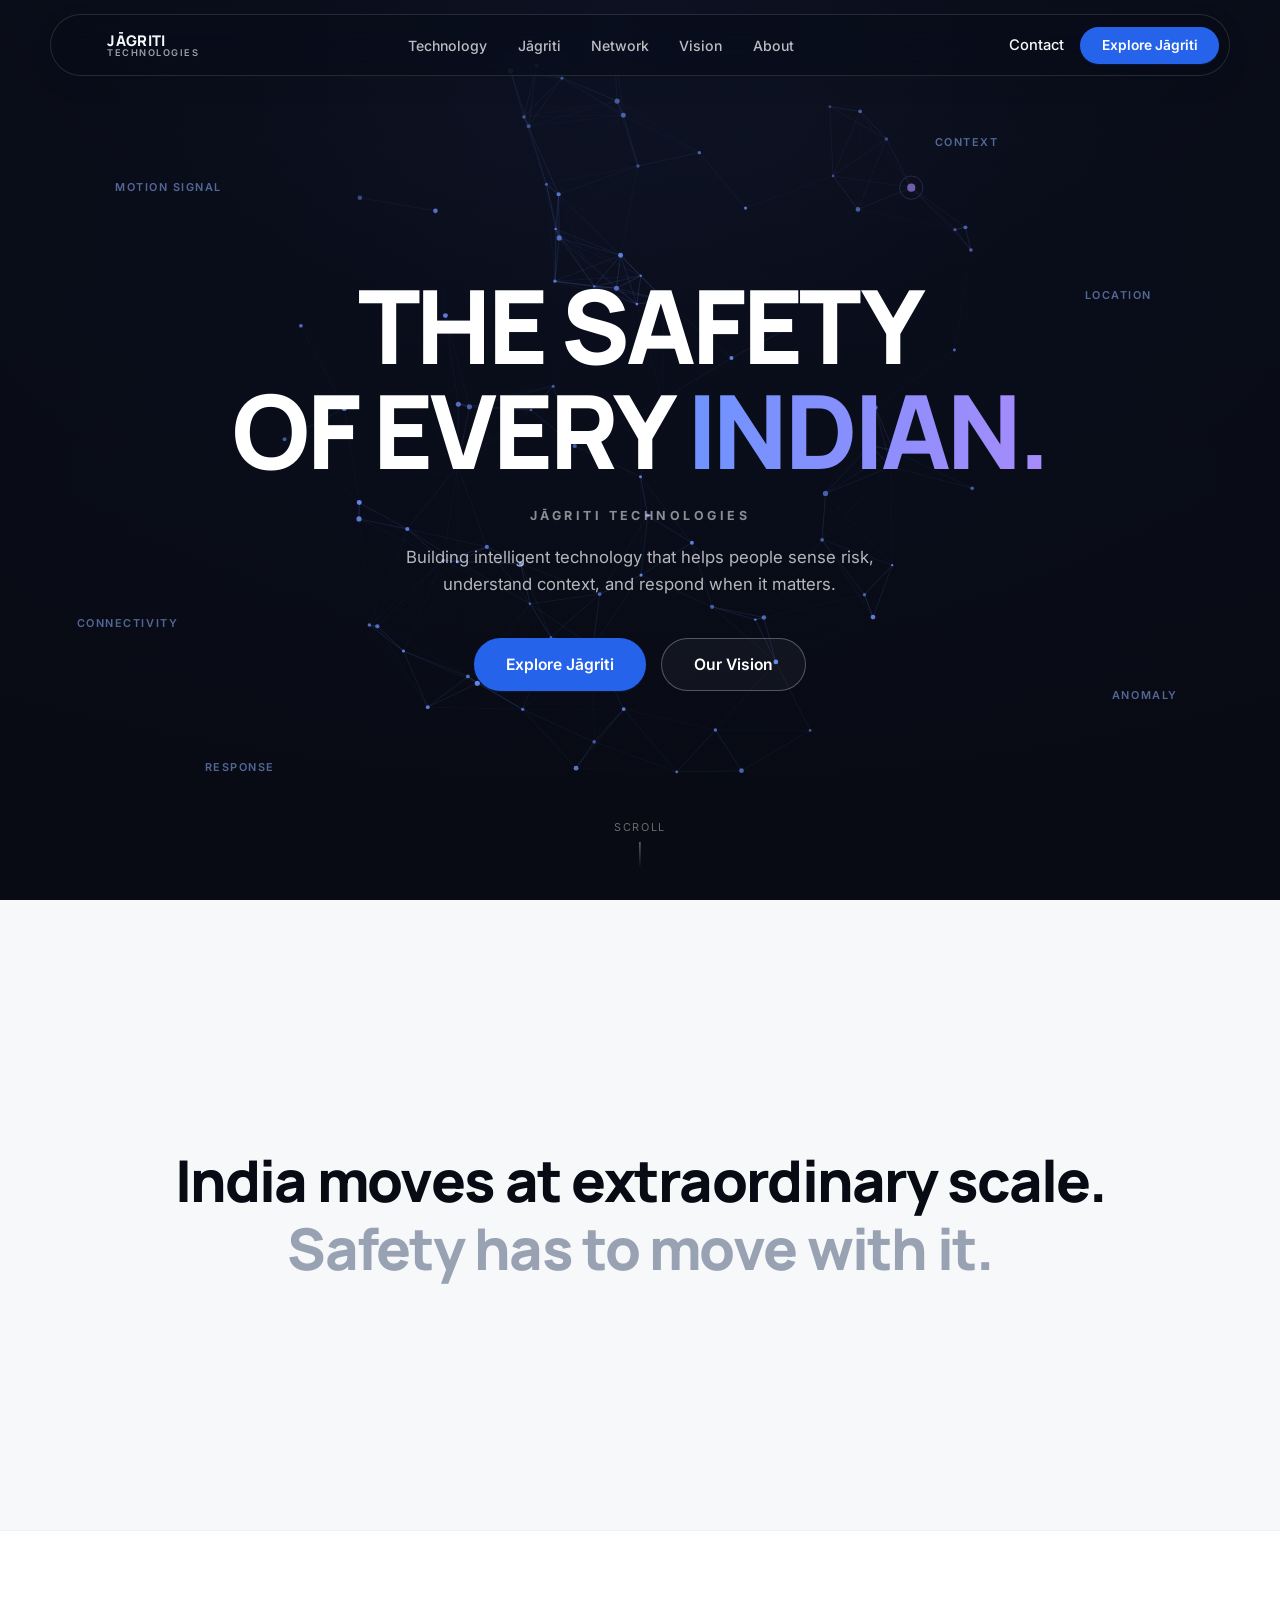
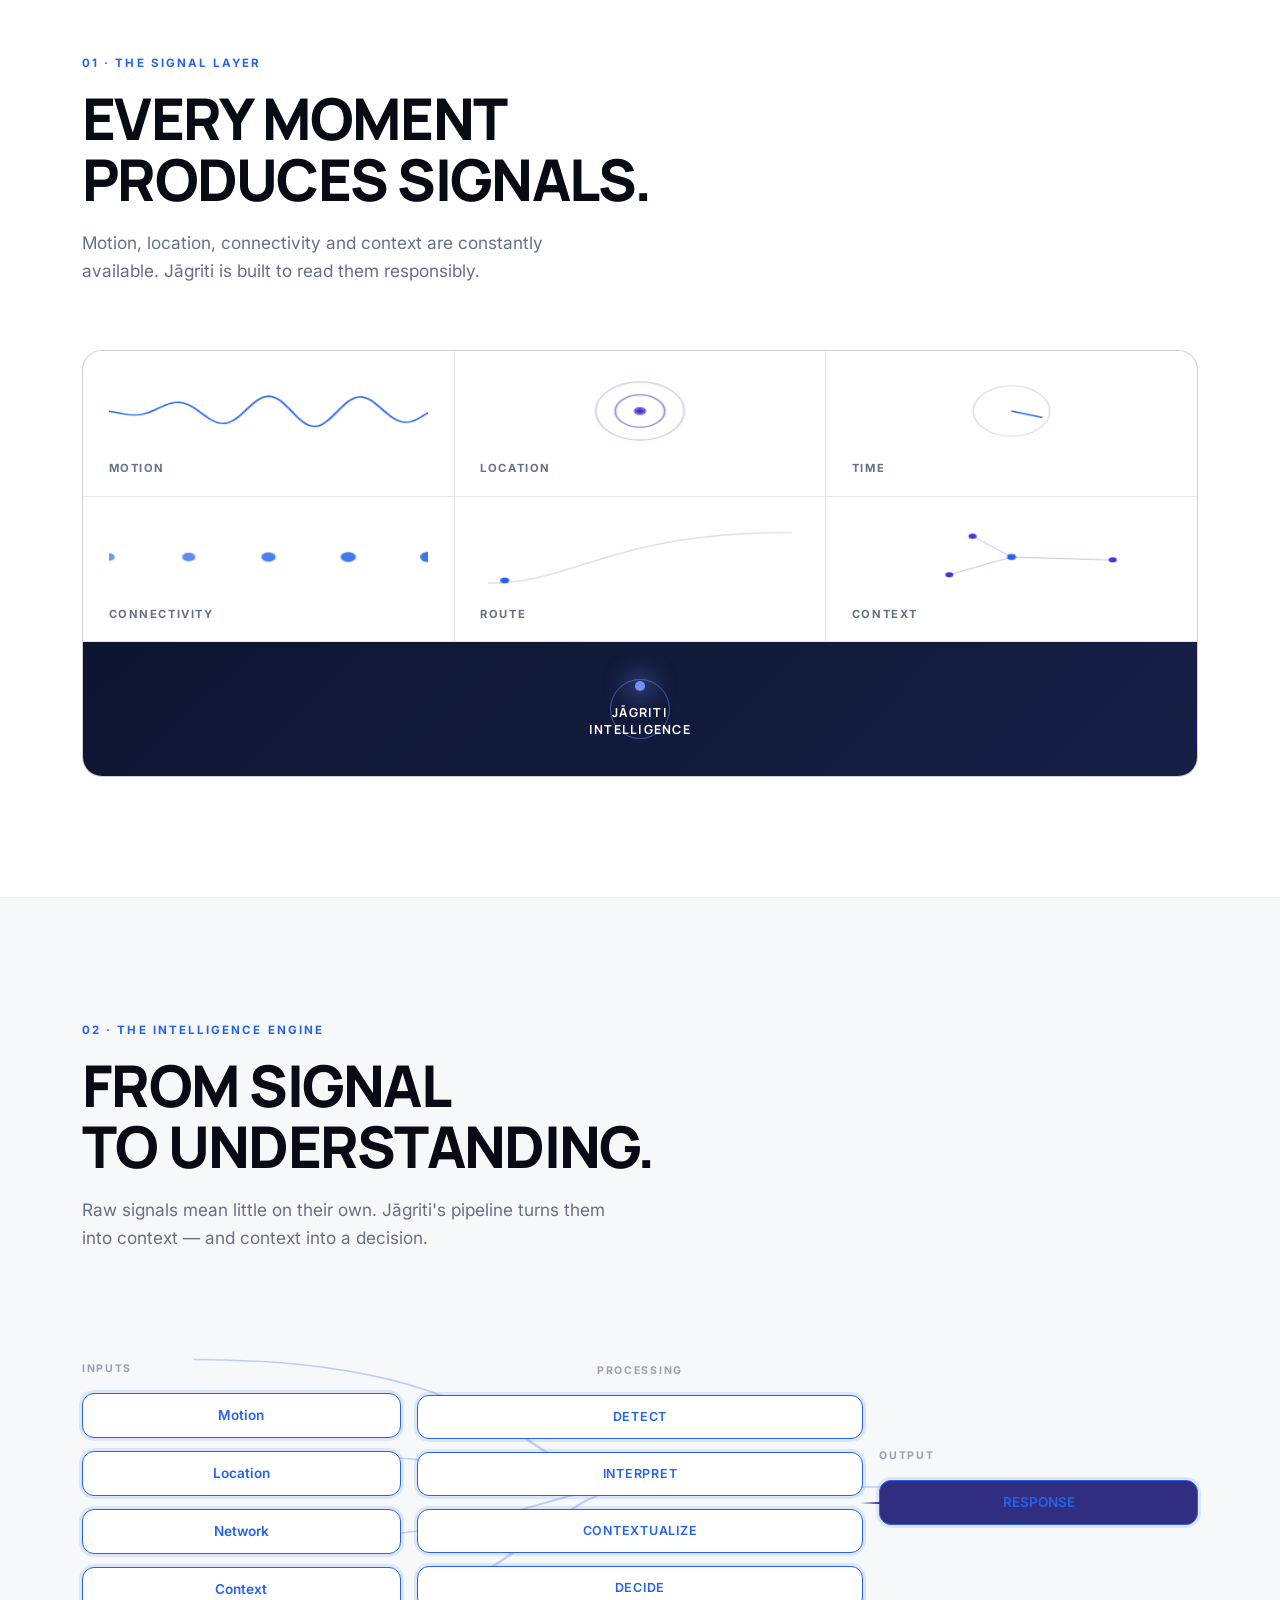
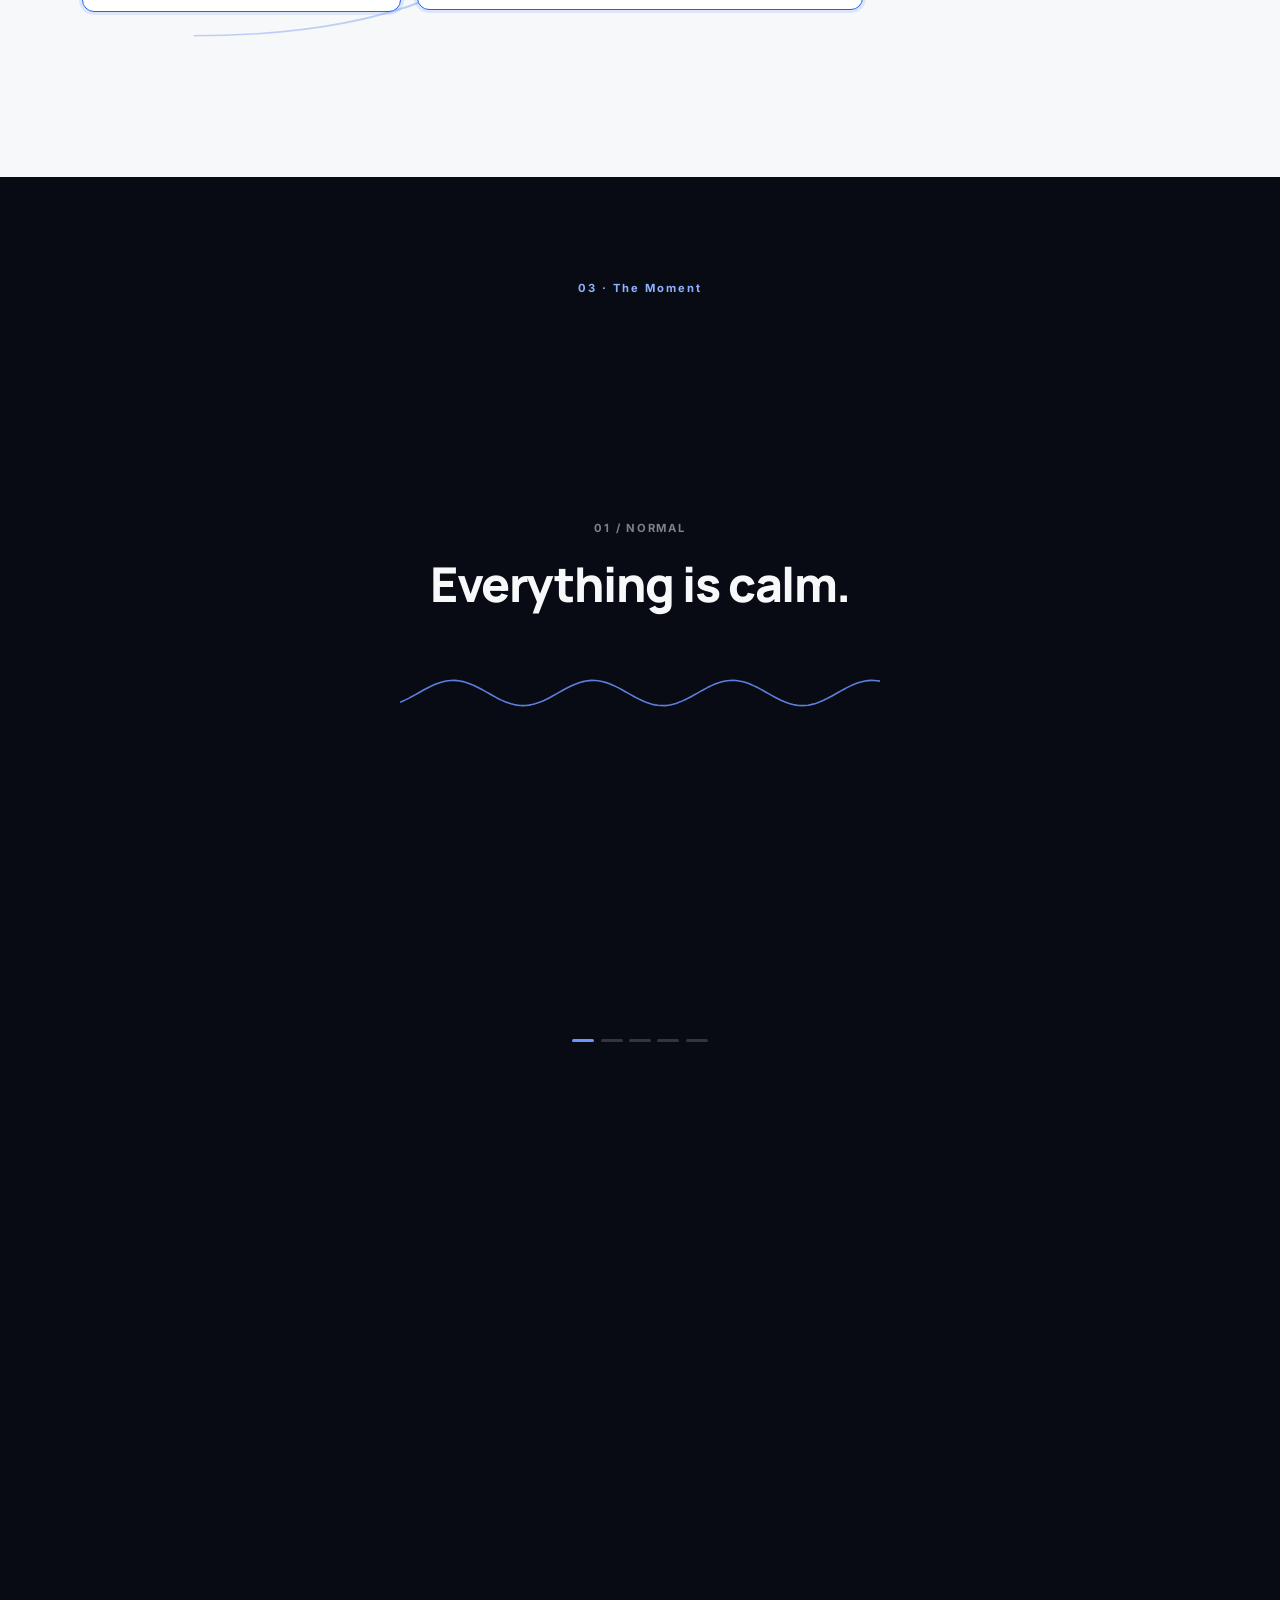
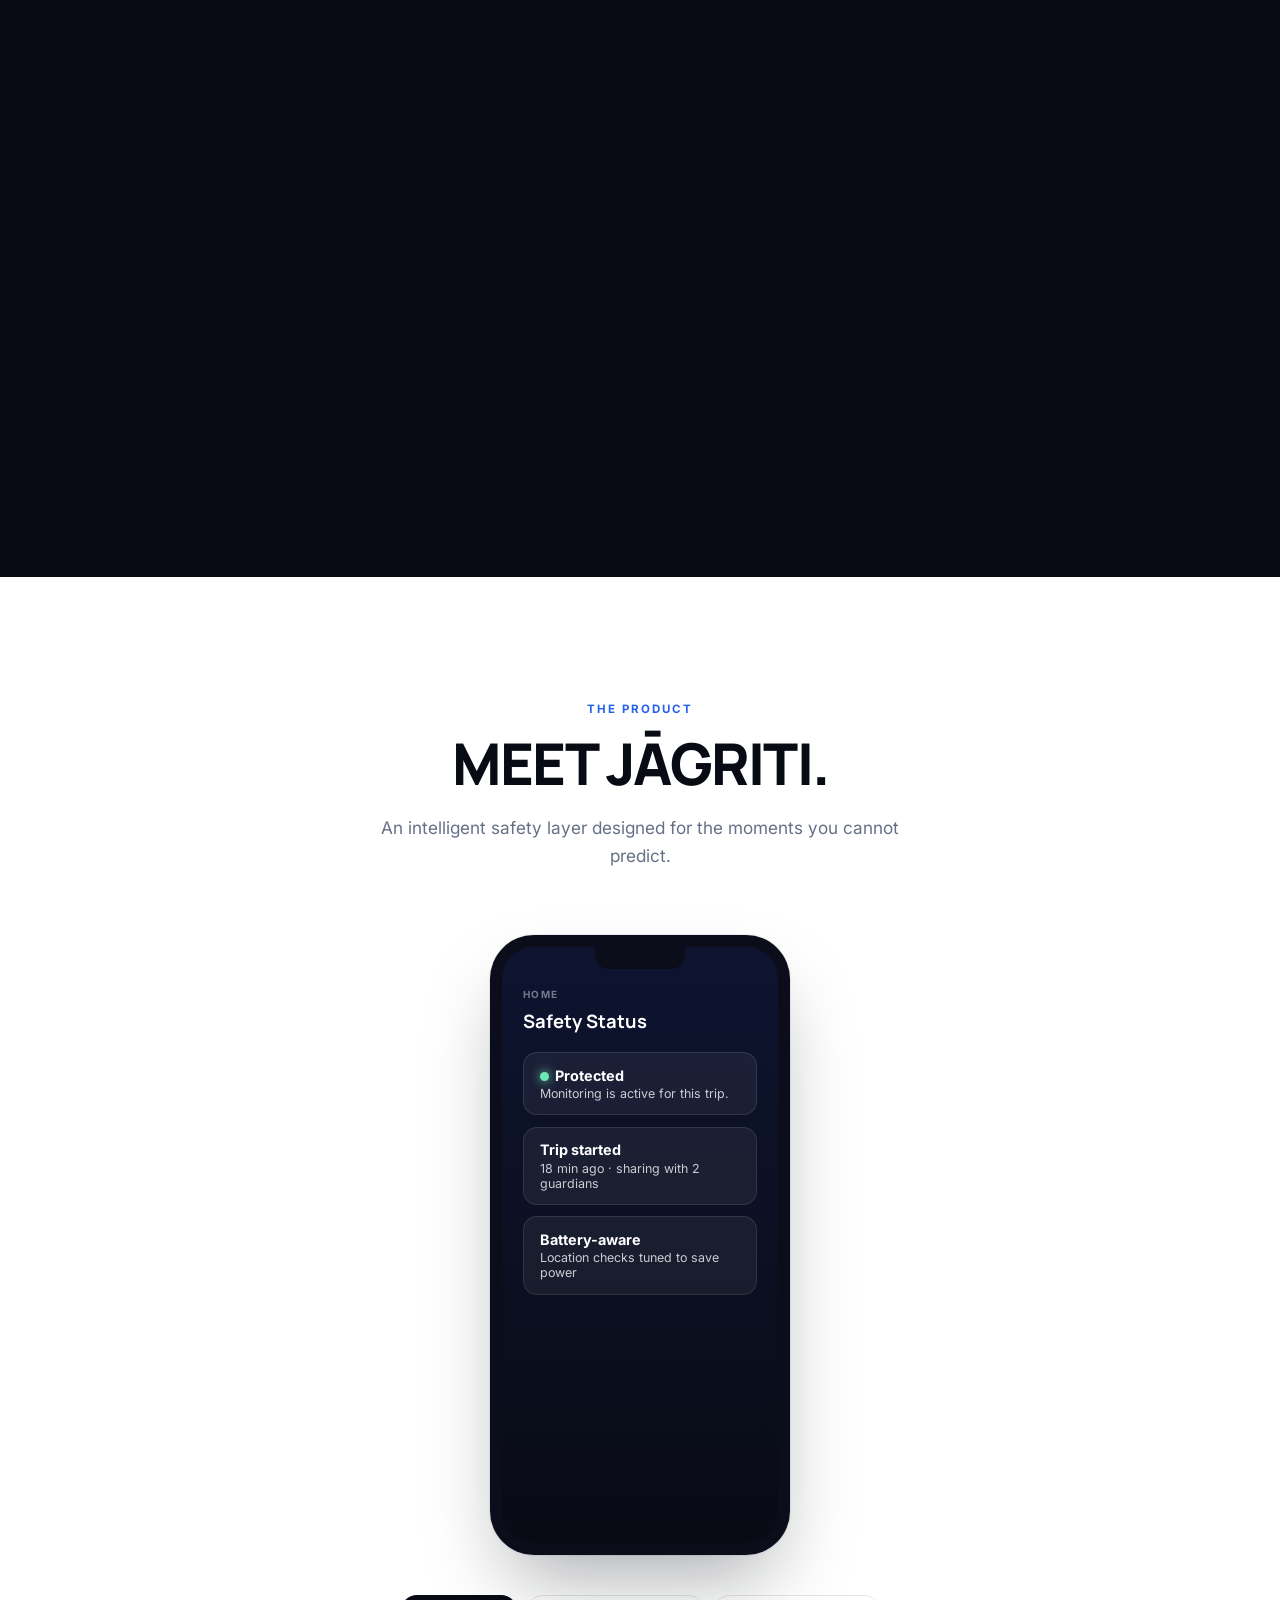
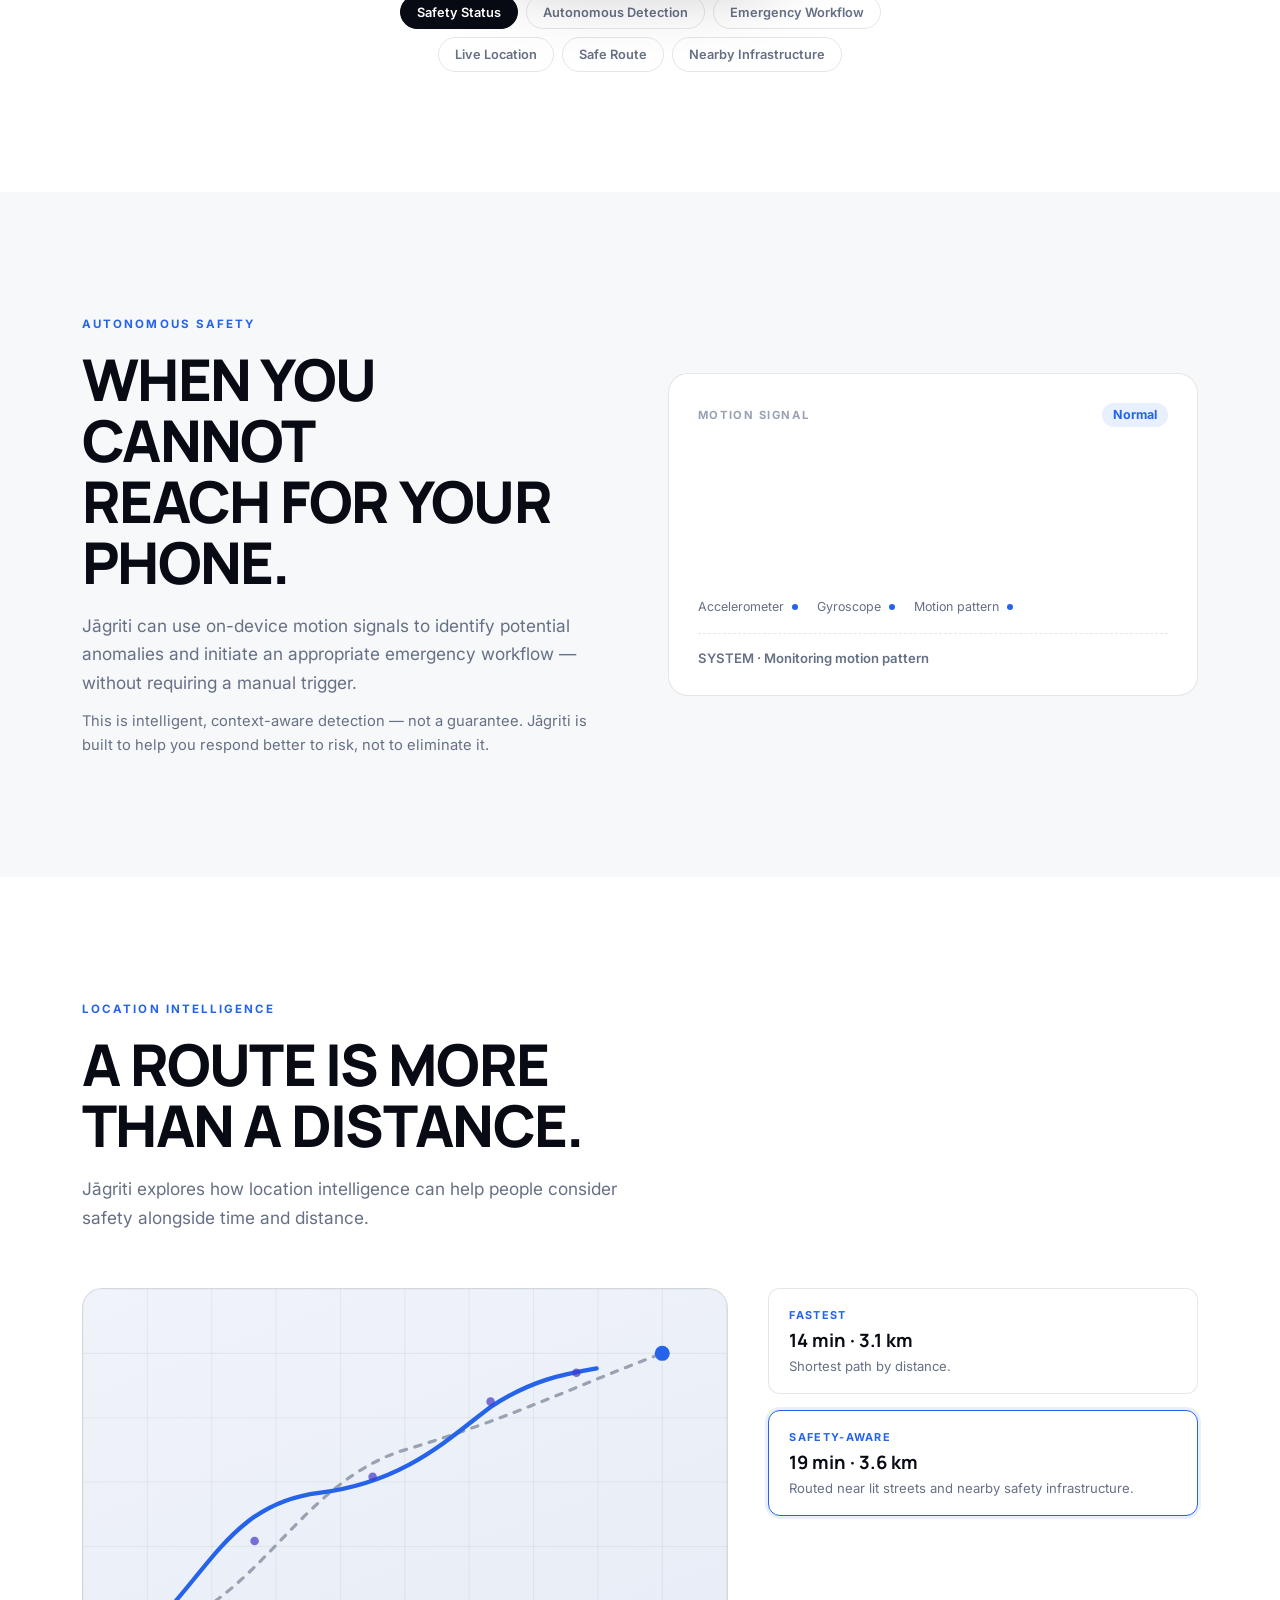
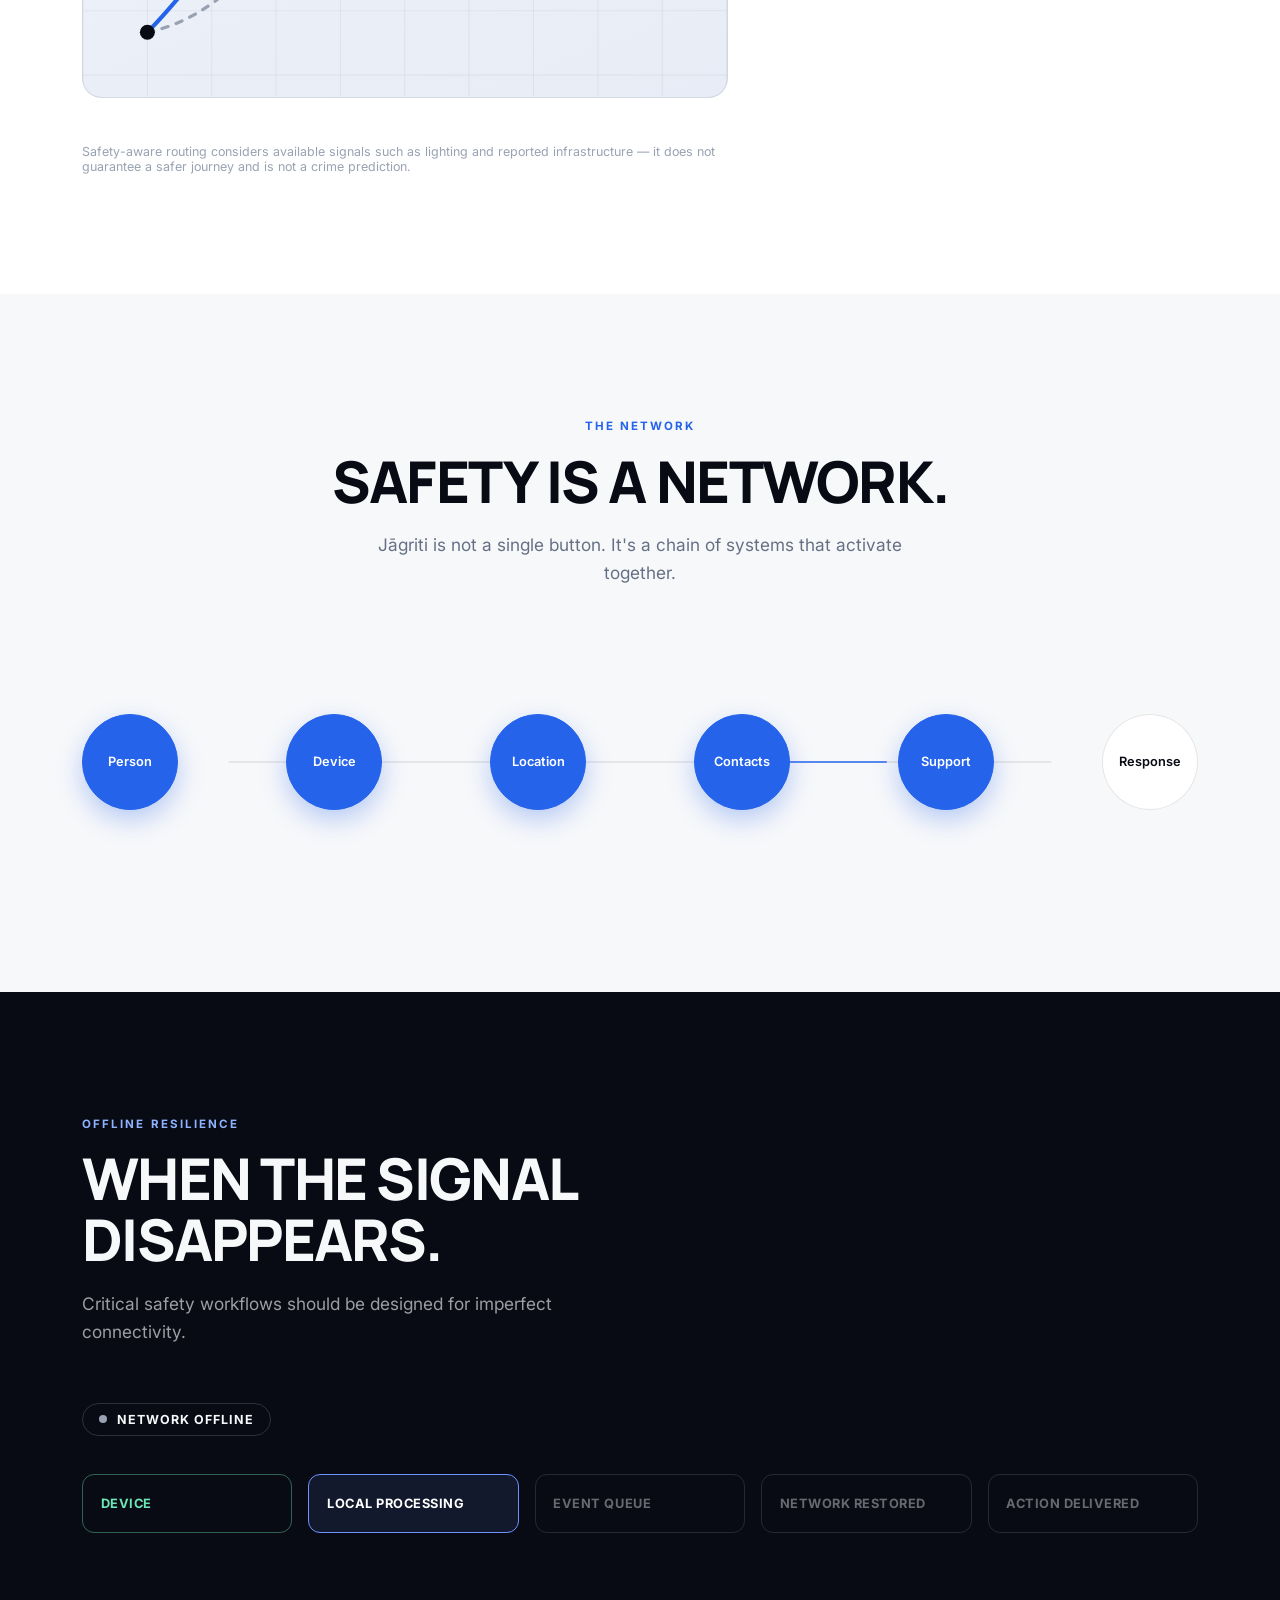
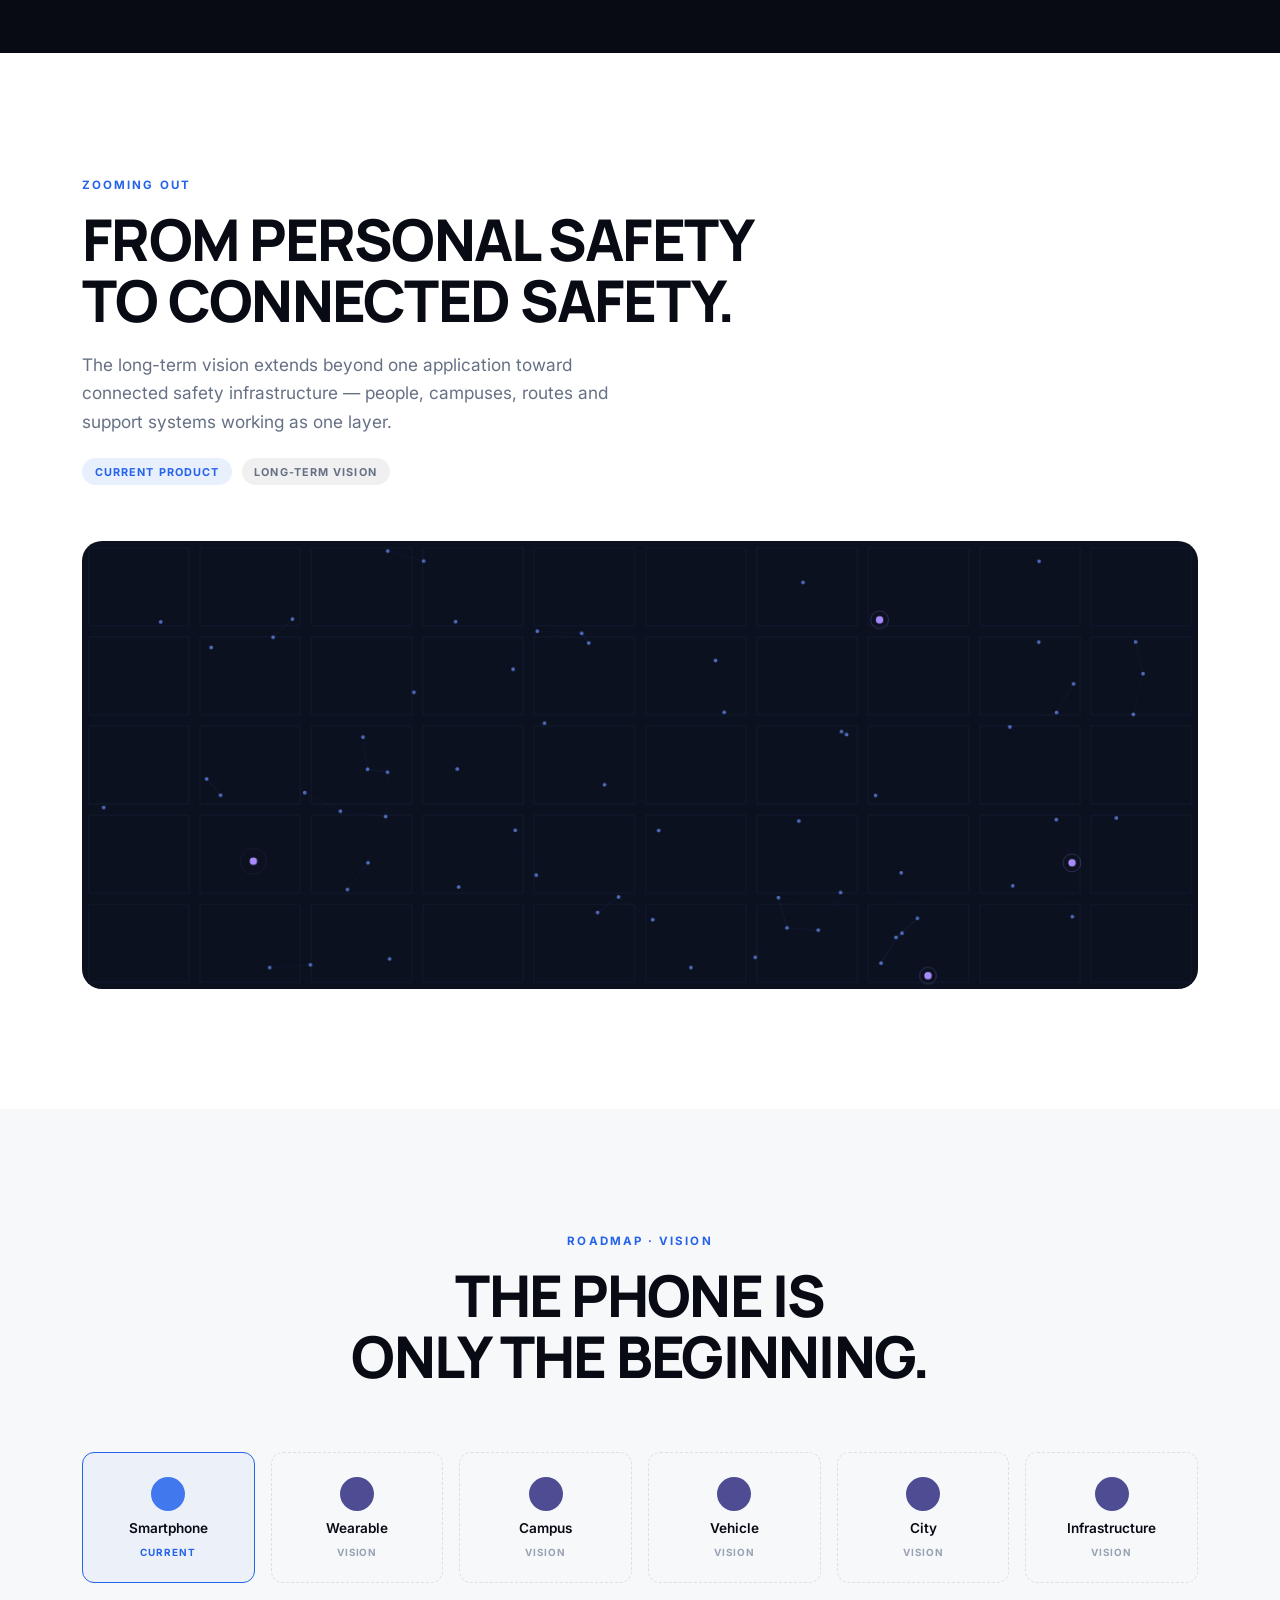
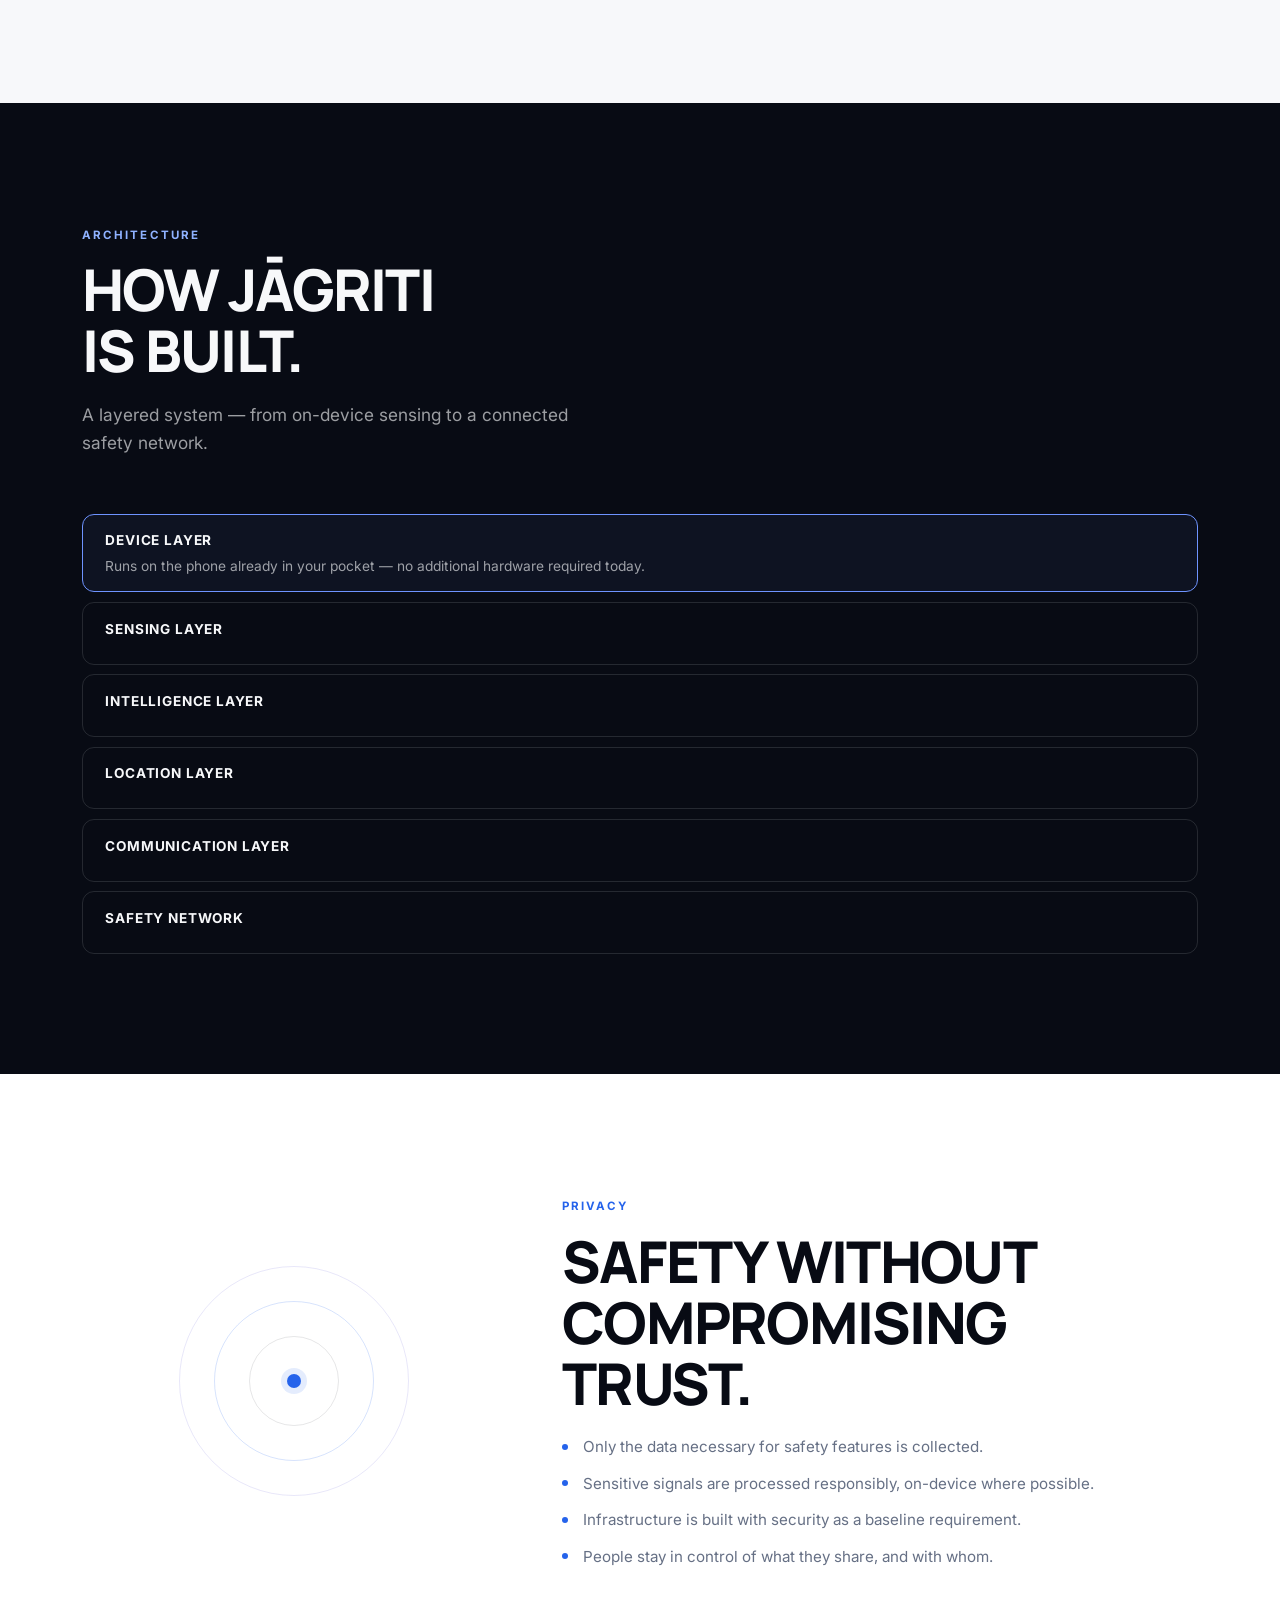
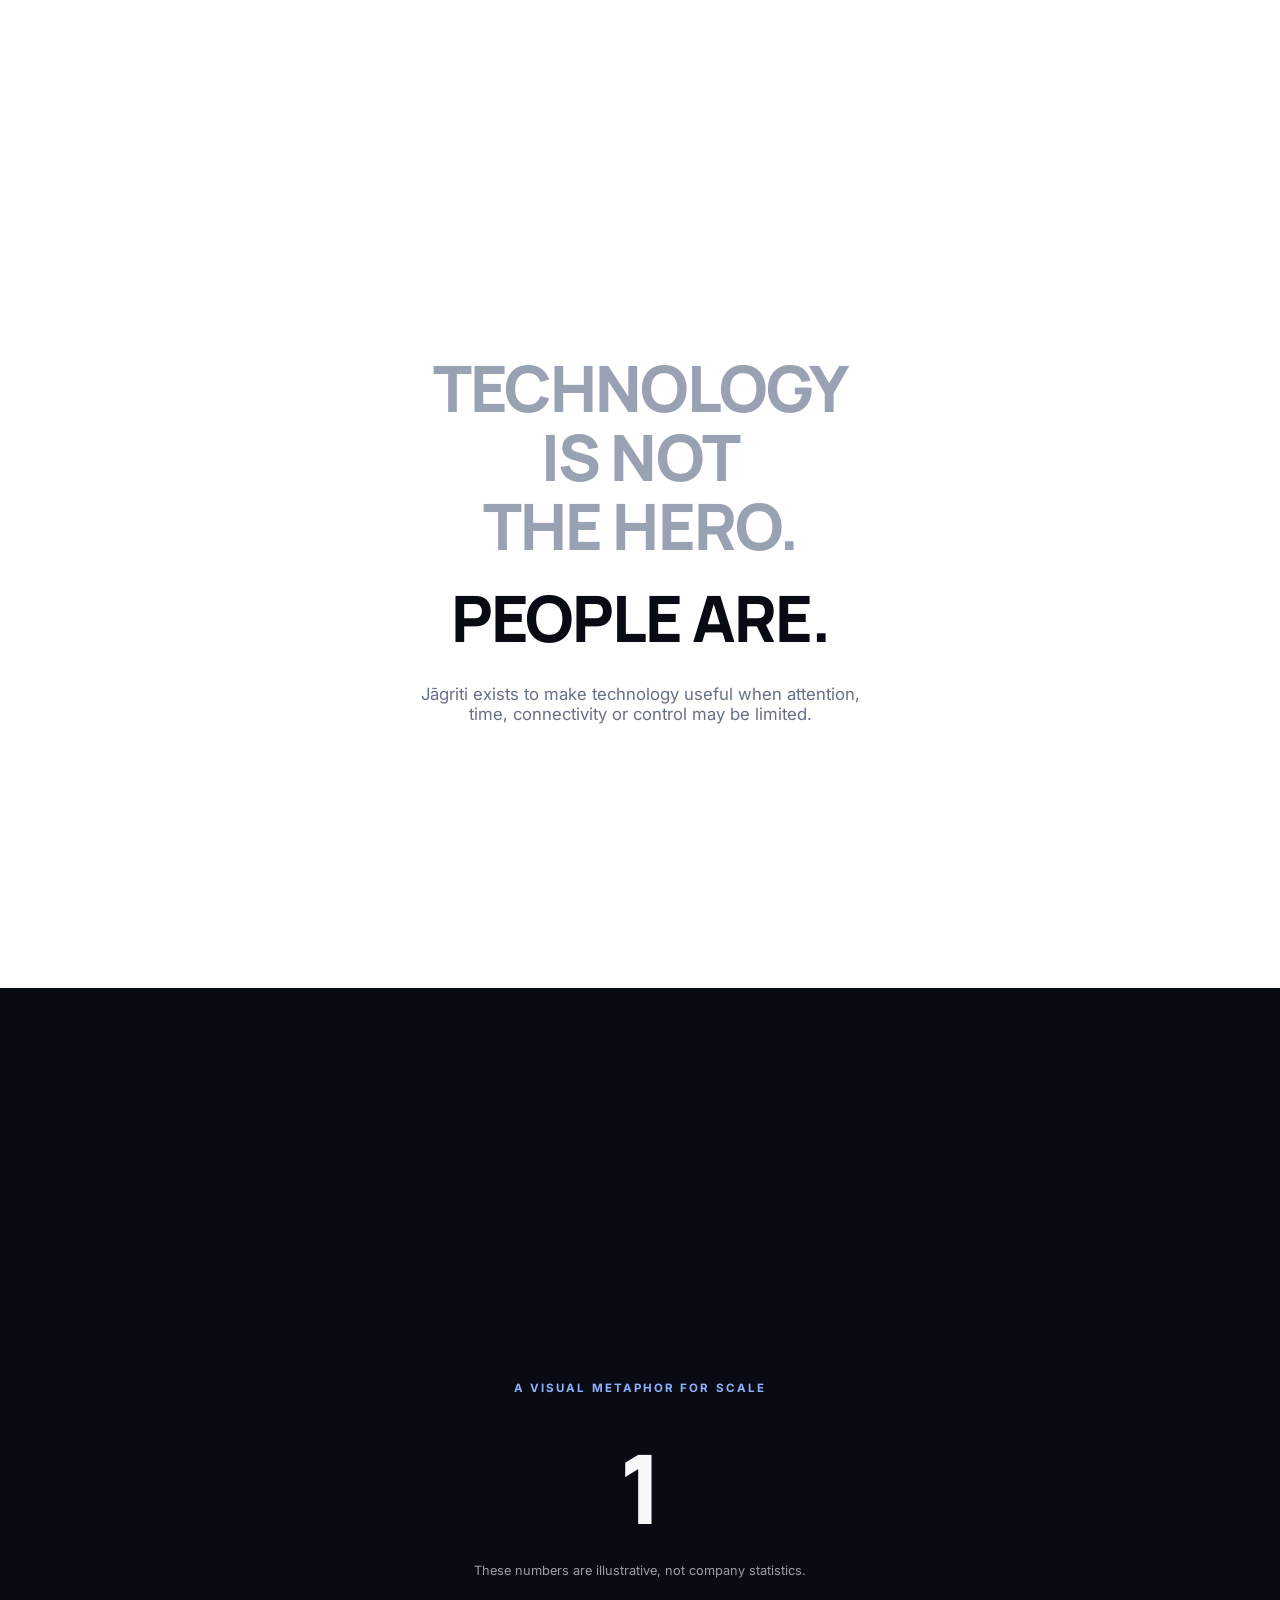
==== commit 81643222: "Update paid pilots to 2 and ARR to ₹52L Co-Authored-By: Claude Sonnet 5.5 <noreply@anthropic.com> Cl" ====
--- a/index.html
+++ b/index.html
@@ -585,14 +585,14 @@
           <span class="stat-label">Waitlisted</span>
         </div>
         <div class="stat">
-          <span class="stat-num" data-count="1" data-suffix="">0</span>
-          <span class="stat-label">Paid Pilot University</span>
-          <span class="stat-note">₹12.8L / year</span>
+          <span class="stat-num" data-count="2" data-suffix="">0</span>
+          <span class="stat-label">Paid Pilots</span>
+          <span class="stat-note">₹52L ARR</span>
         </div>
         <div class="stat">
           <span class="stat-num" data-prefix="₹" data-count="11.5" data-decimals="1" data-suffix=" Cr">0</span>
           <span class="stat-label">Current Valuation</span>
-          <span class="stat-note">Based on ₹50.8L ARR</span>
+          <span class="stat-note">Based on ₹52L ARR</span>
         </div>
       </div>
 
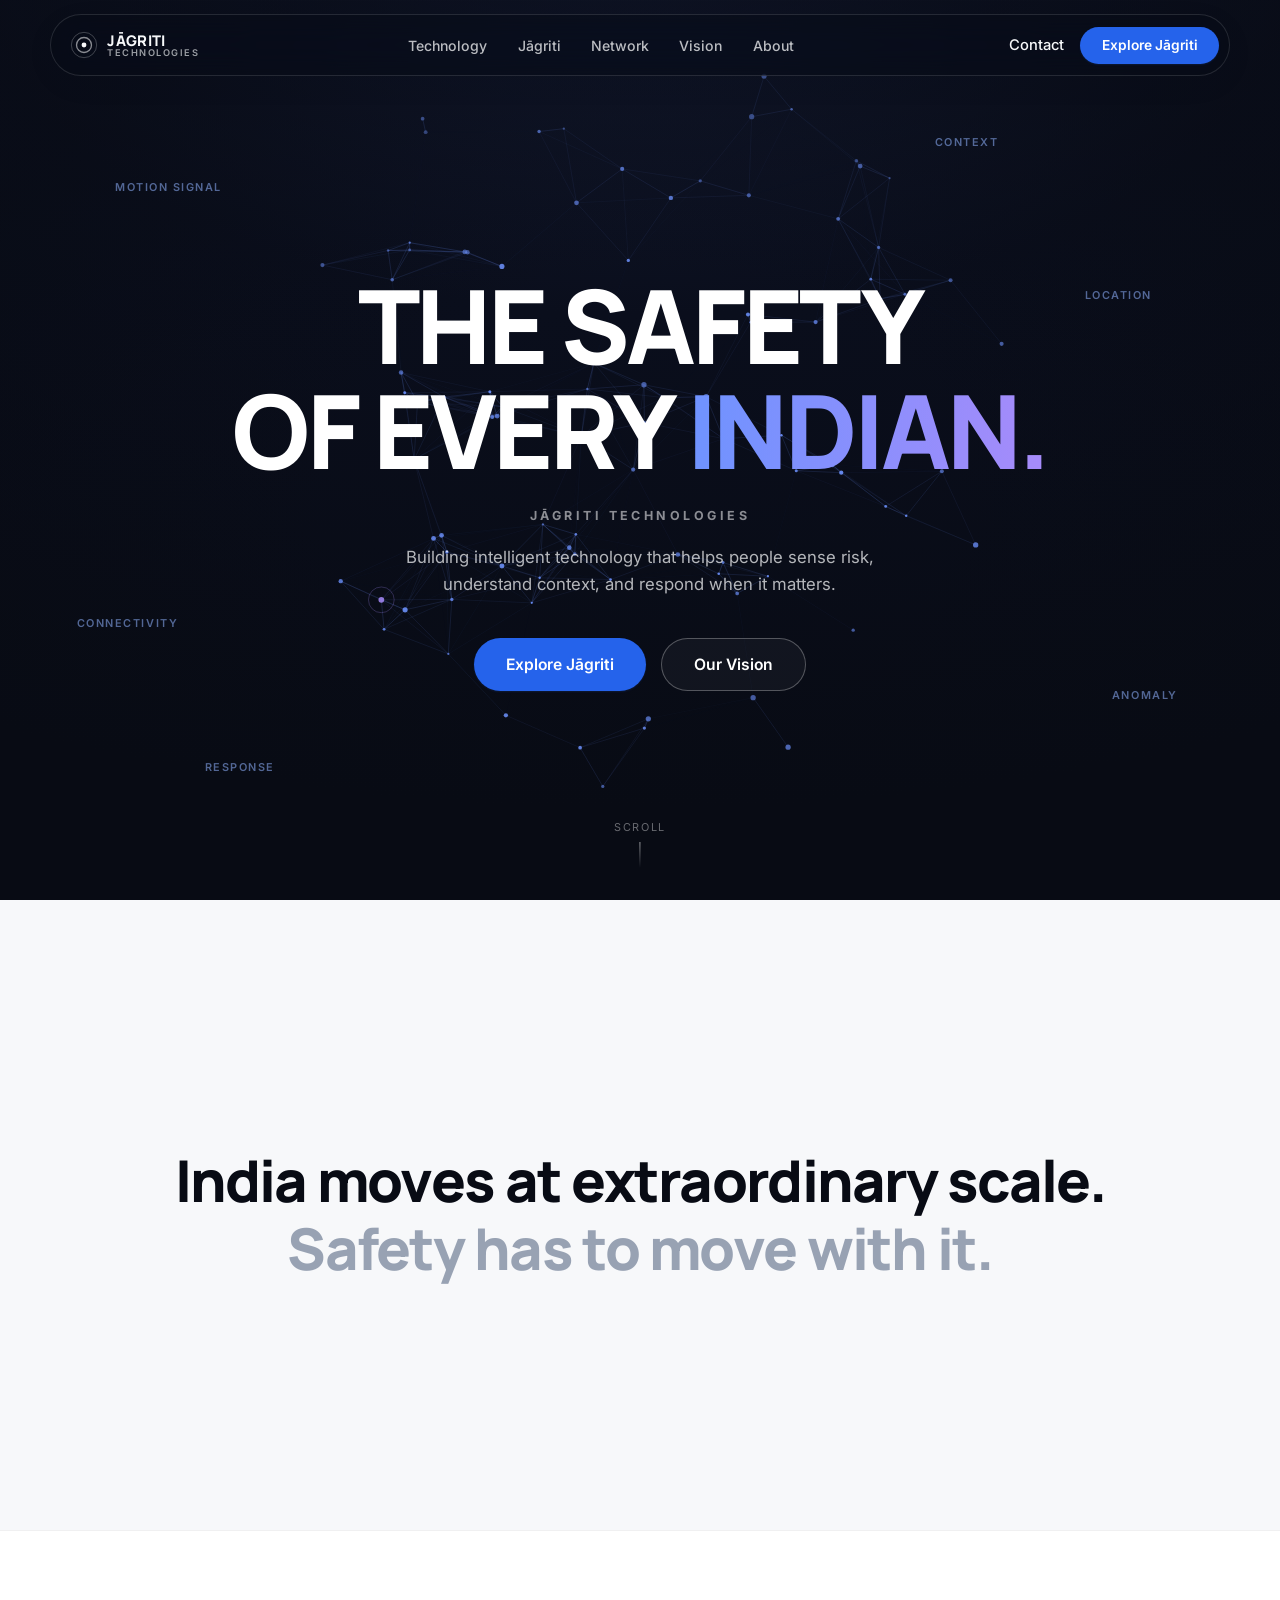
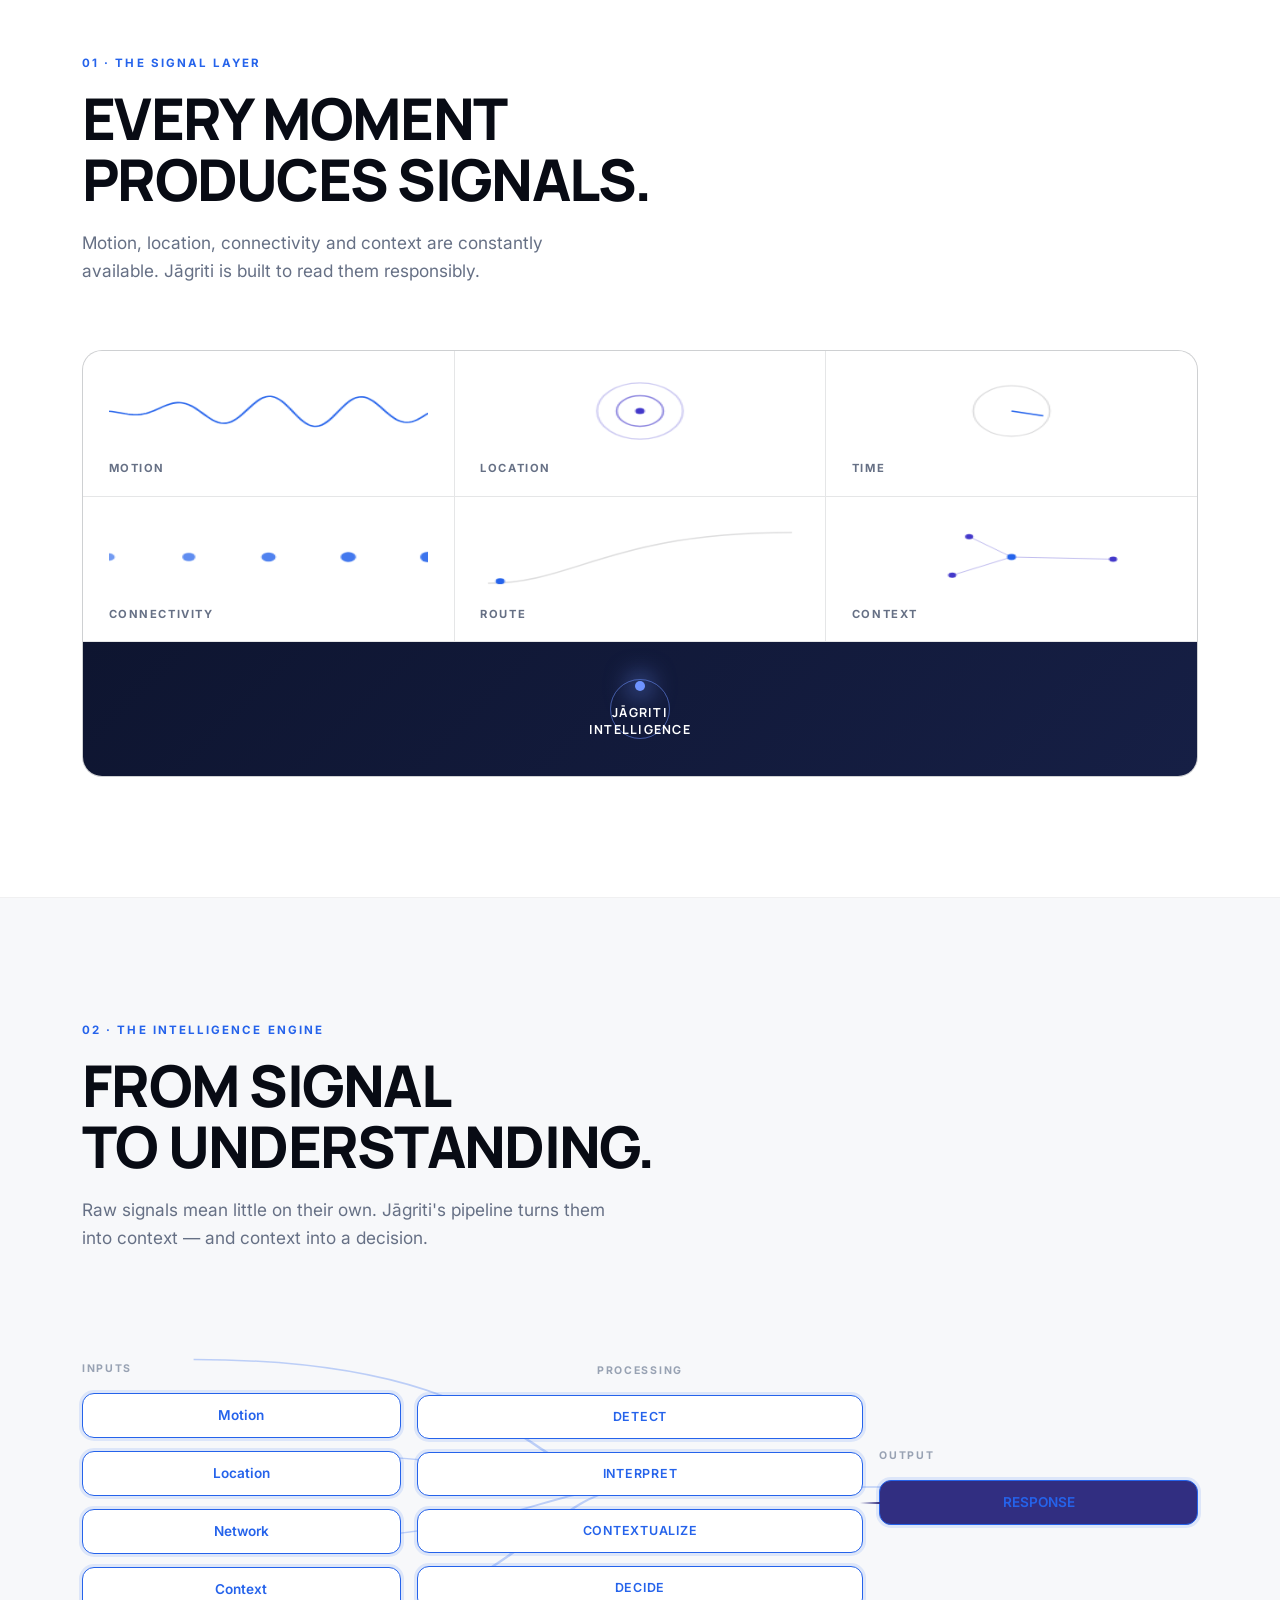
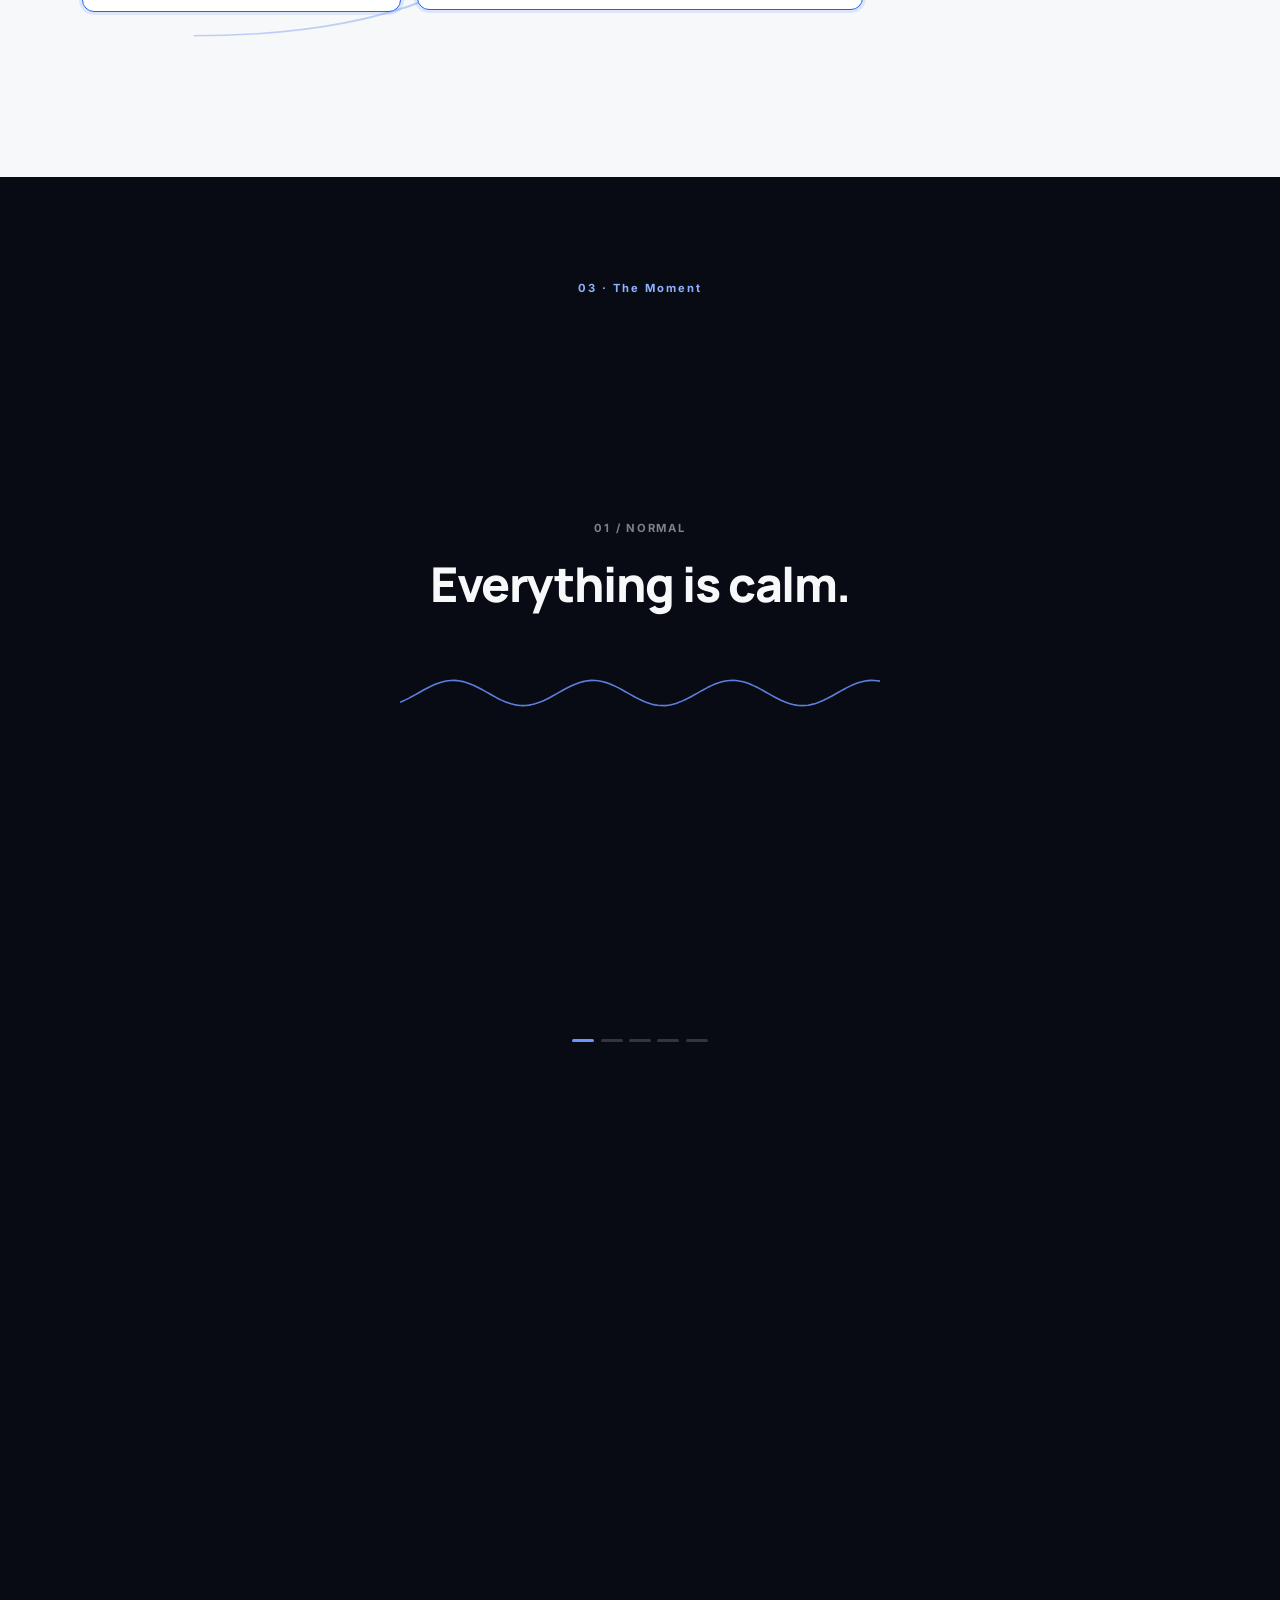
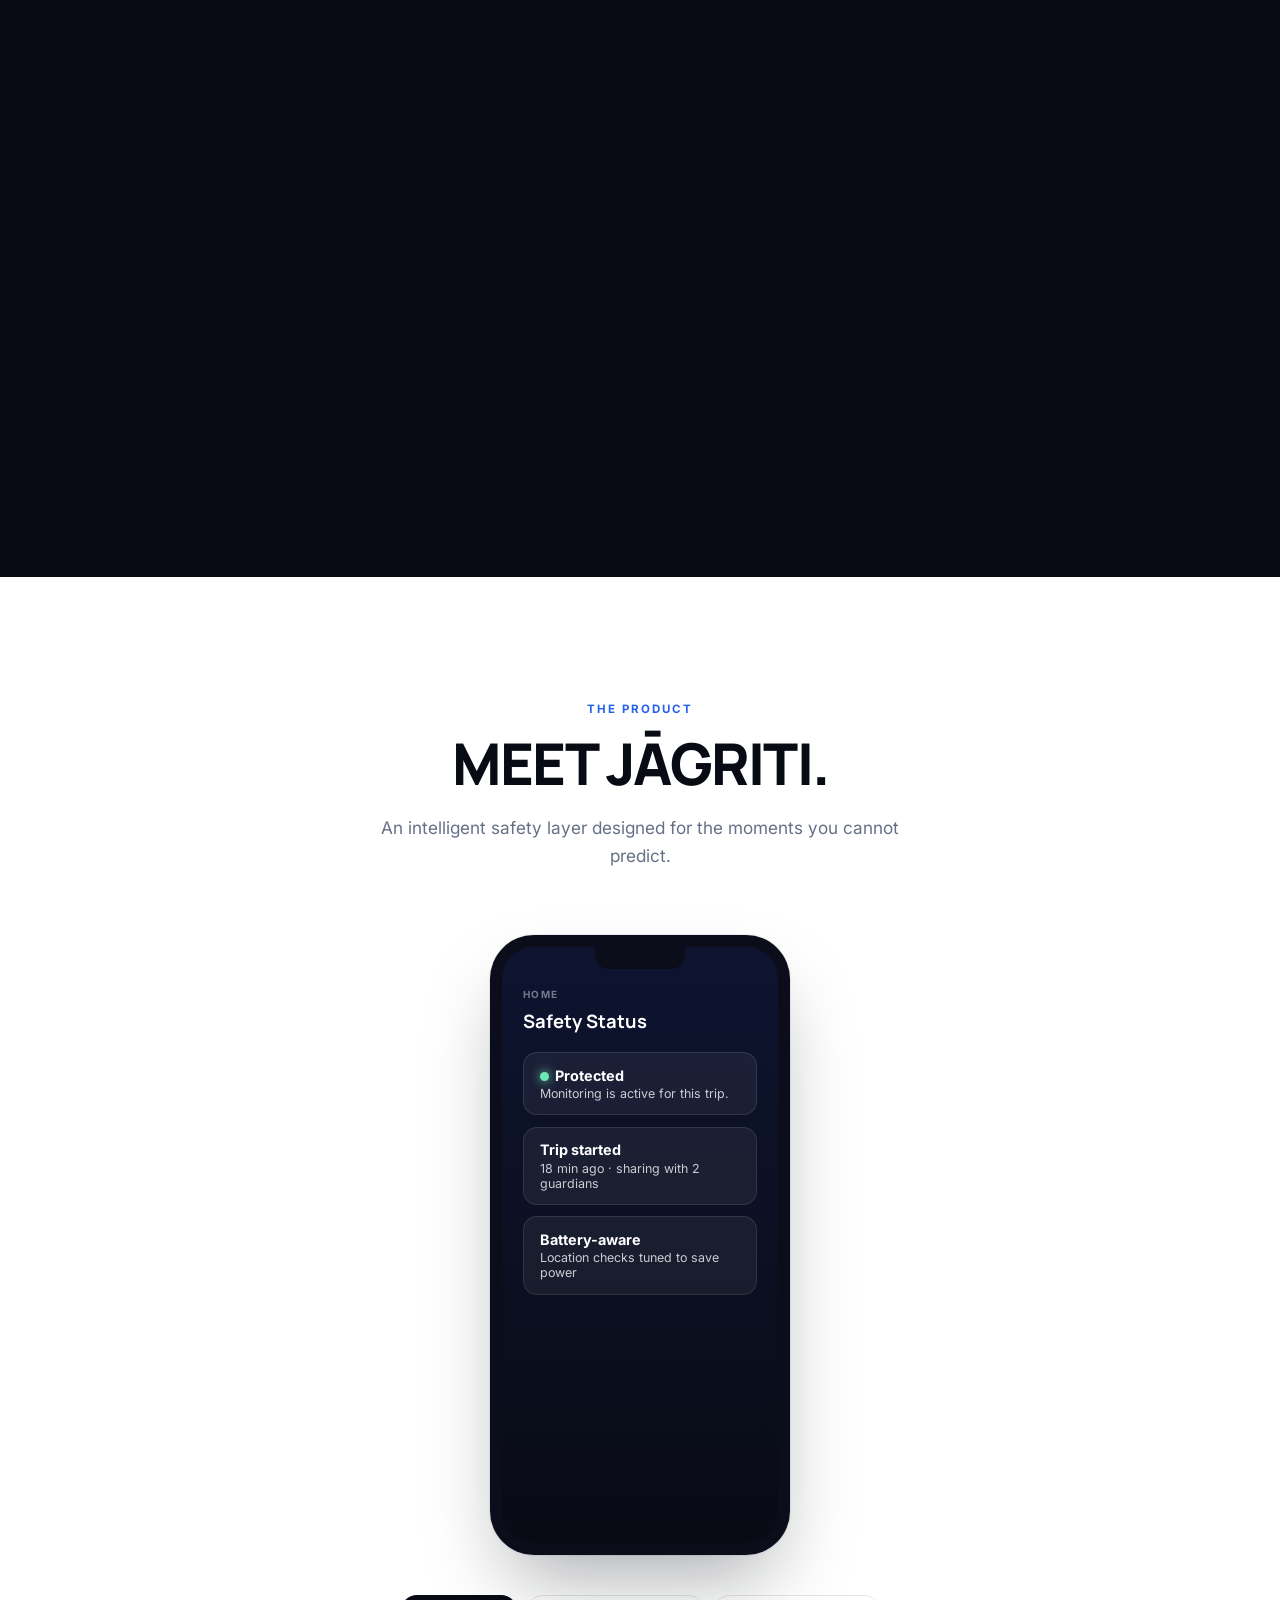
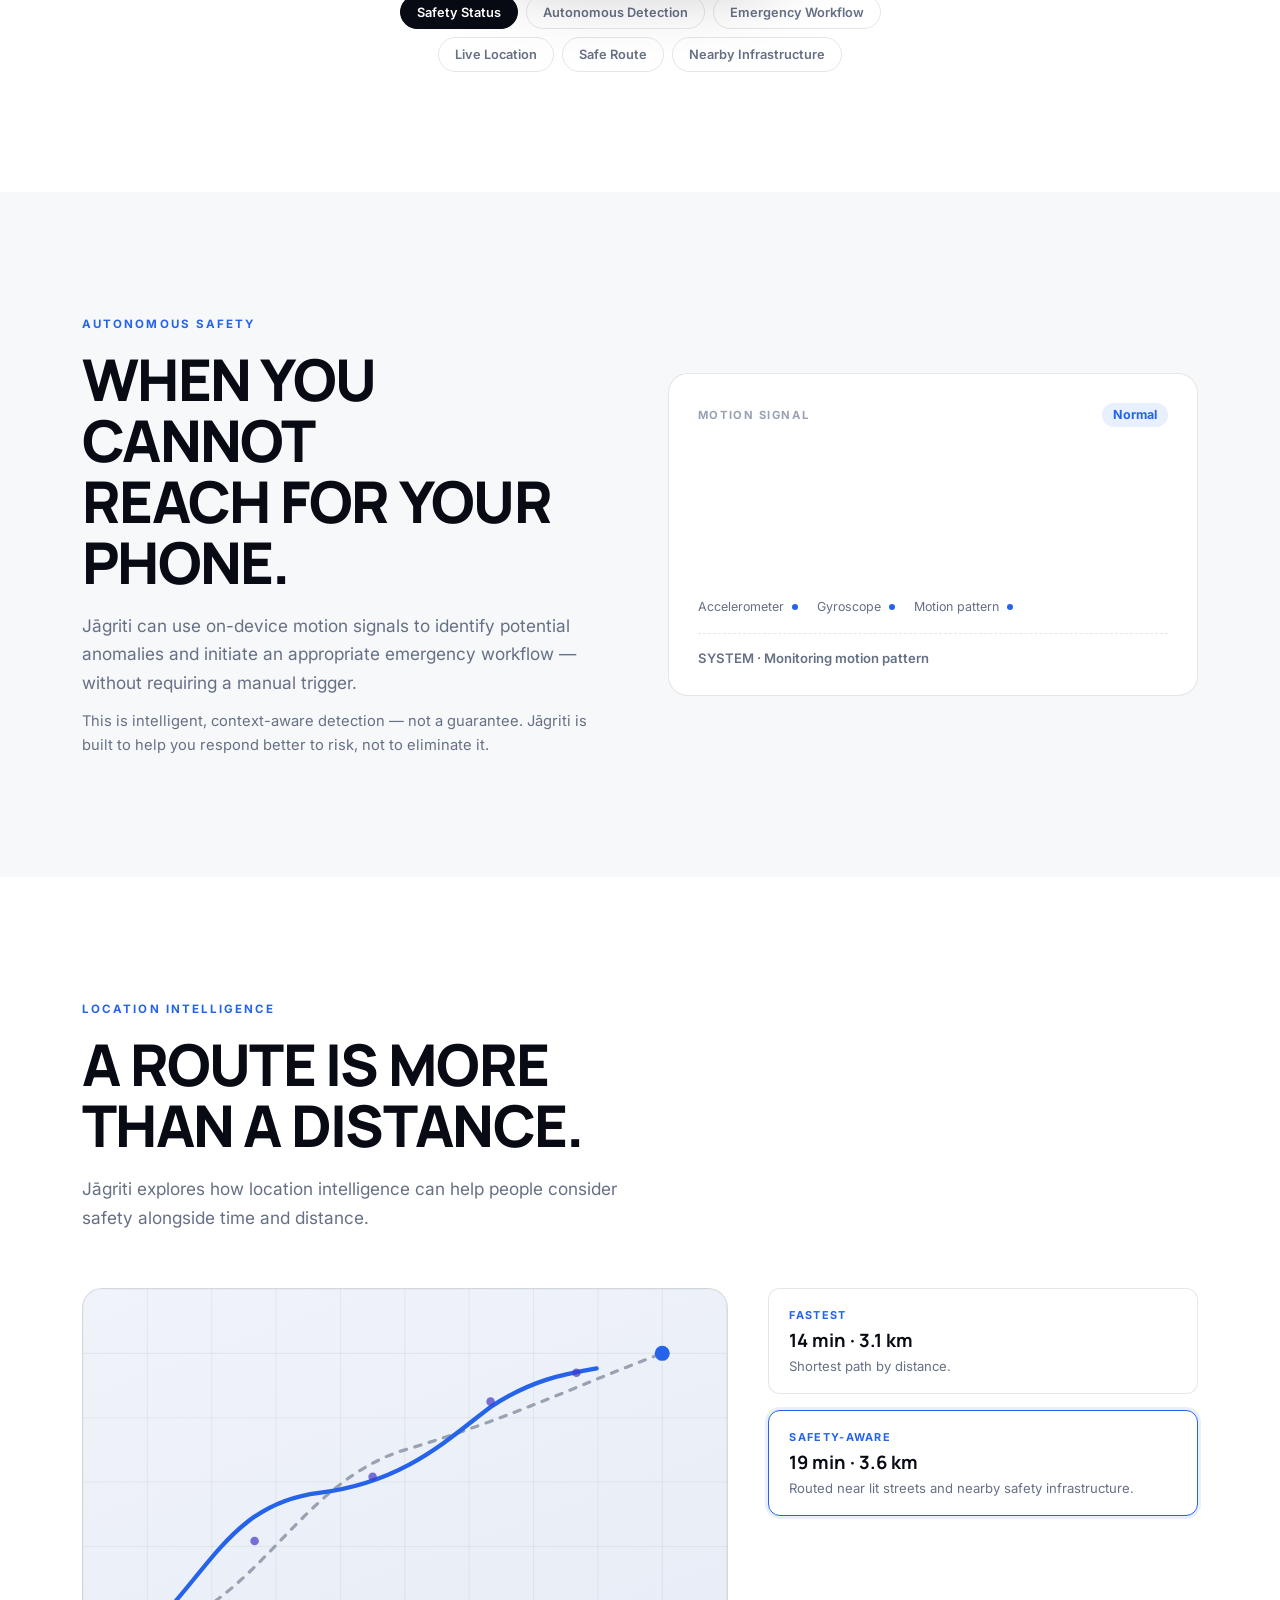
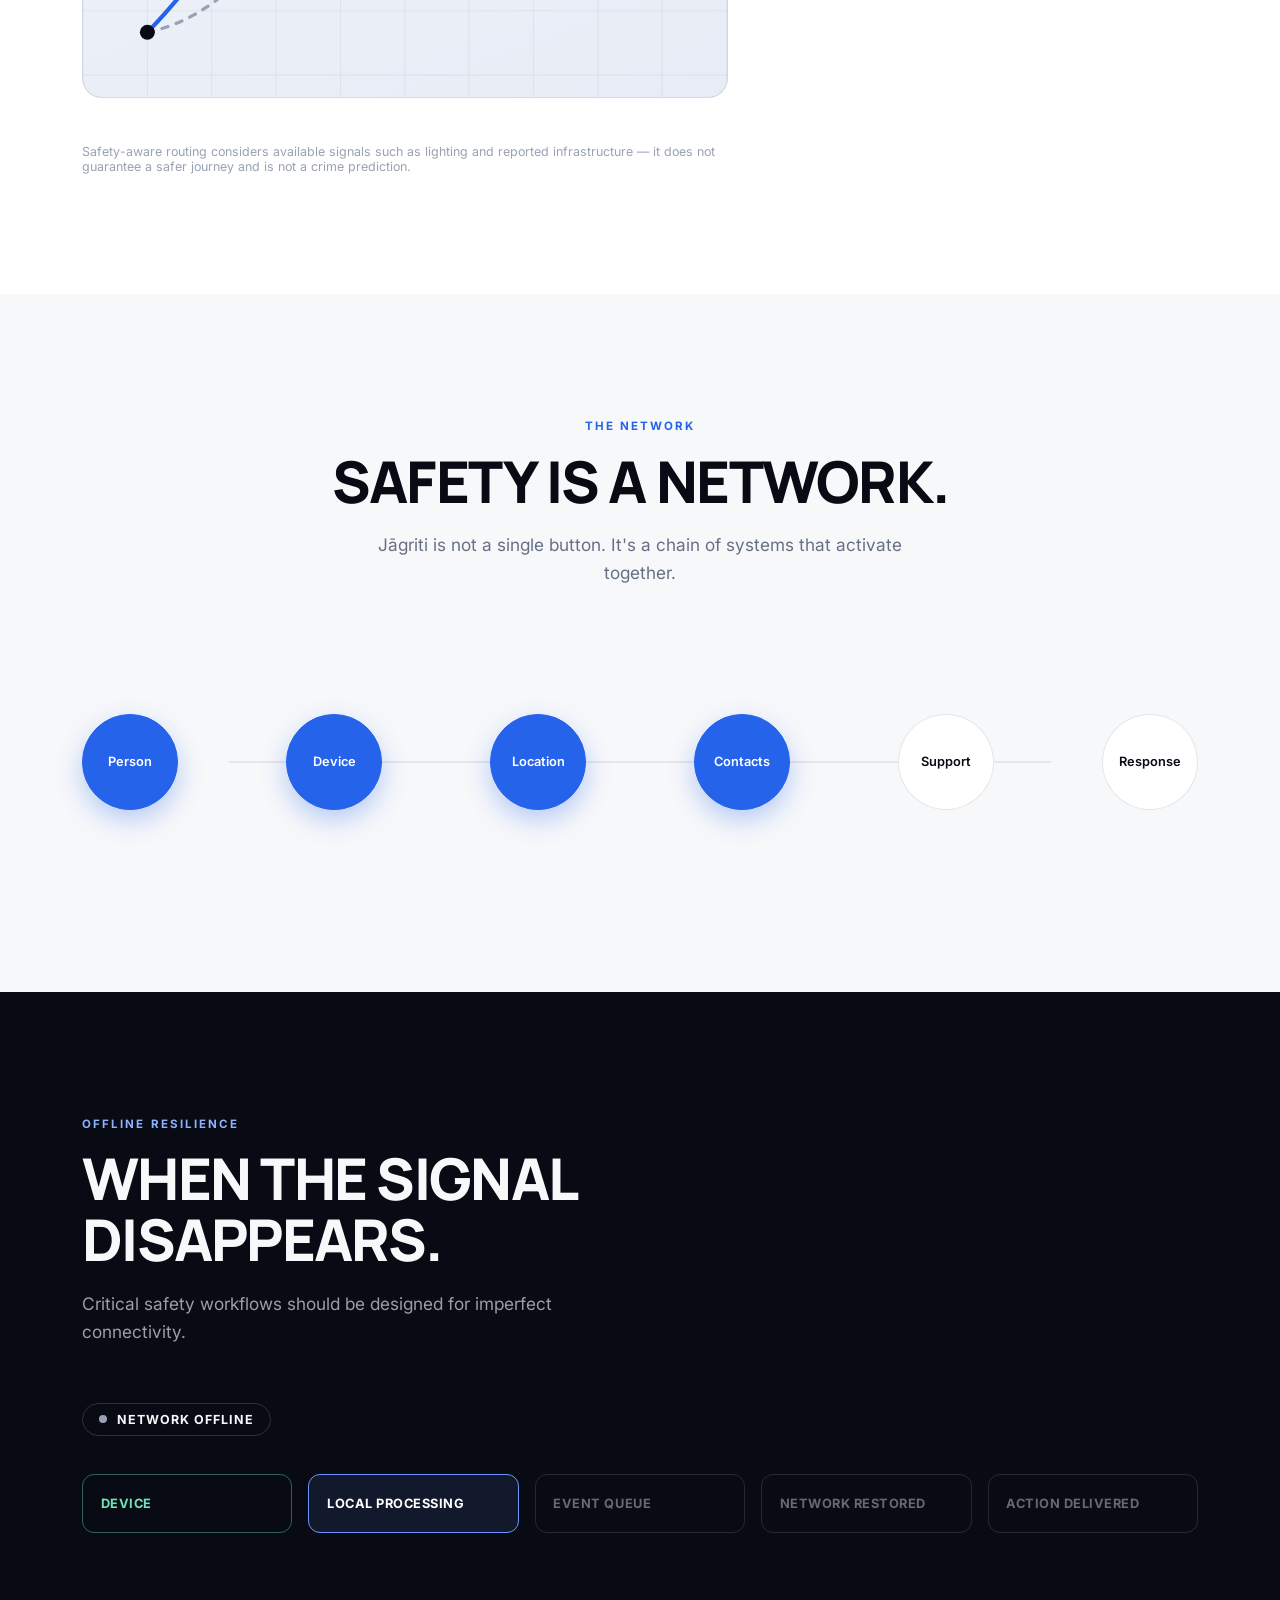
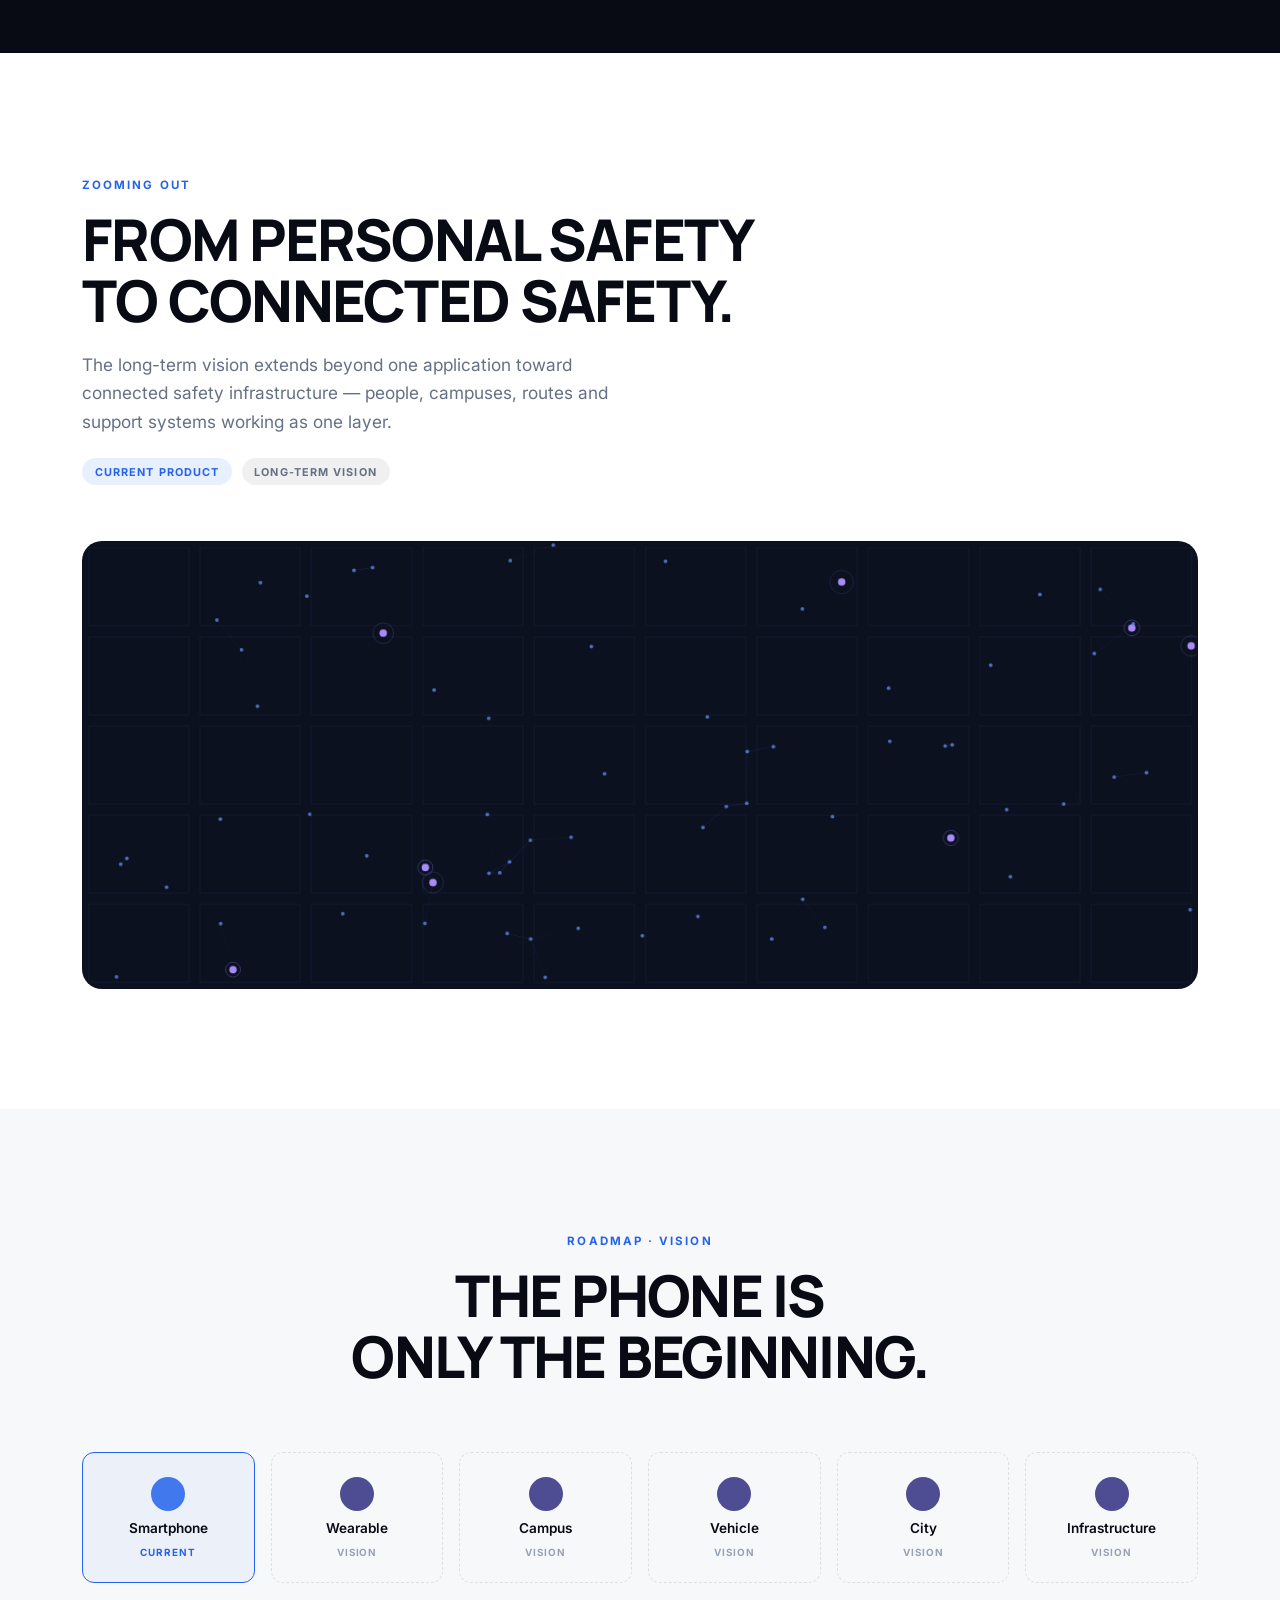
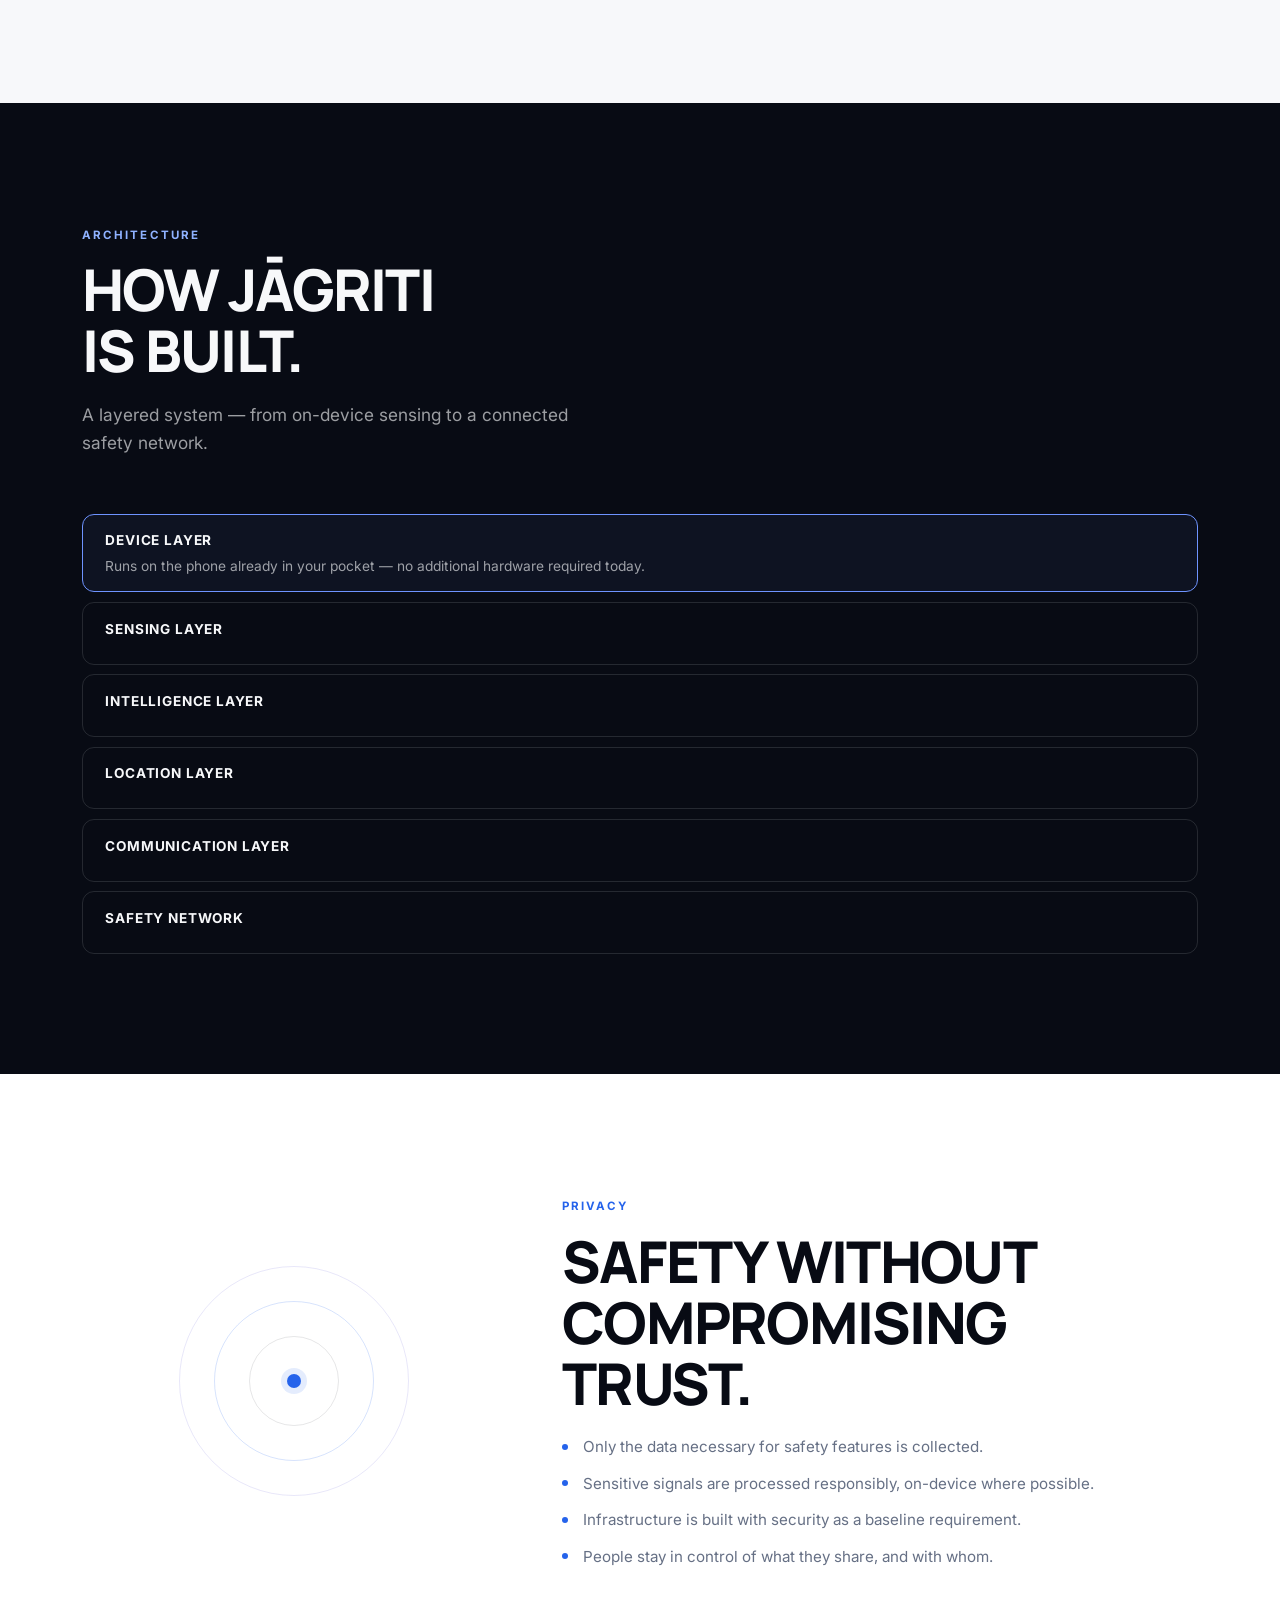
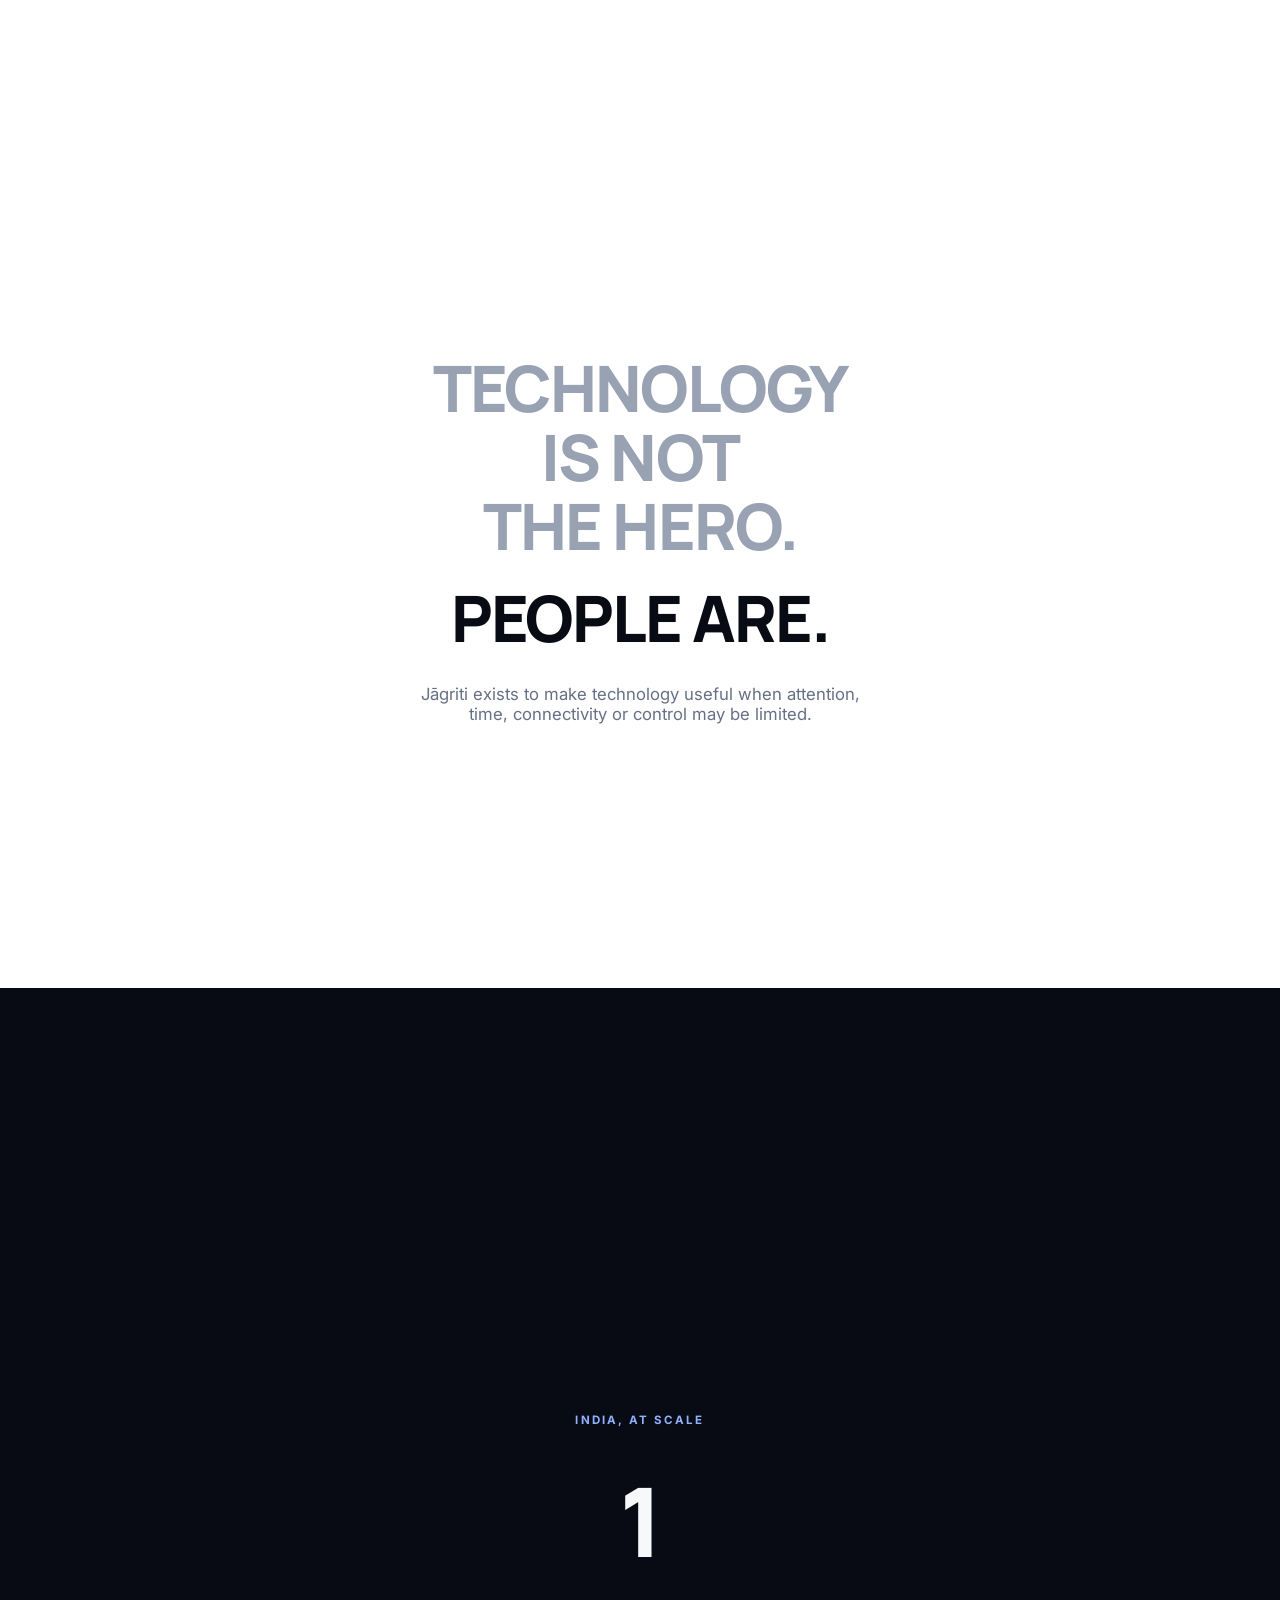
==== commit 4608be71: "Remove visual-metaphor and illustrative-numbers copy from scale section Co-Authored-By: Claude Sonne" ====
--- a/index.html
+++ b/index.html
@@ -557,9 +557,8 @@
   <section id="scale" class="scale dark-zone" aria-label="India, at scale">
     <canvas id="scaleCanvas" class="scale-canvas"></canvas>
     <div class="scale-content">
-      <span class="eyebrow">A Visual Metaphor For Scale</span>
+      <span class="eyebrow">India, At Scale</span>
       <div class="scale-counter" id="scaleCounter">1</div>
-      <p class="scale-caption">These numbers are illustrative, not company statistics.</p>
       <h2 class="h2 scale-echo">THE SAFETY<br/>OF EVERY INDIAN.</h2>
     </div>
   </section>
@@ -581,18 +580,23 @@
           <span class="stat-label">Beta Testers</span>
         </div>
         <div class="stat">
-          <span class="stat-num" data-count="14000" data-suffix="+">0</span>
+          <span class="stat-num" data-count="2800" data-suffix="+">0</span>
           <span class="stat-label">Waitlisted</span>
         </div>
         <div class="stat">
-          <span class="stat-num" data-count="2" data-suffix="">0</span>
-          <span class="stat-label">Paid Pilots</span>
-          <span class="stat-note">₹52L ARR</span>
+          <span class="stat-num" data-prefix="$" data-count="7500" data-suffix="">0</span>
+          <span class="stat-label">Pre-Seed Raised</span>
+          <span class="stat-note">Aug 2025 · 3% equity</span>
         </div>
         <div class="stat">
-          <span class="stat-num" data-prefix="₹" data-count="11.5" data-decimals="1" data-suffix=" Cr">0</span>
+          <span class="stat-num" data-count="1" data-suffix="">0</span>
+          <span class="stat-label">Paid Pilot University</span>
+          <span class="stat-note">₹12.8L / year</span>
+        </div>
+        <div class="stat">
+          <span class="stat-num" data-prefix="$" data-count="510" data-suffix="K">0</span>
           <span class="stat-label">Current Valuation</span>
-          <span class="stat-note">Based on ₹52L ARR</span>
+          <span class="stat-note">Pre-seed + paid pilot</span>
         </div>
       </div>
 
--- a/css/style.css
+++ b/css/style.css
@@ -220,6 +220,7 @@
   background: rgba(8,11,20,0.55);
   border-color: rgba(247,248,250,0.12);
 }
+.nav.nav-on-dark .nav-mark-glyph,
 .nav.nav-on-dark .nav-mark-title { color: var(--dark-text); }
 .nav.nav-on-dark .nav-mark-sub { color: var(--dark-text-soft); }
 .nav.nav-on-dark .nav-links a { color: rgba(247,248,250,0.75); }
@@ -232,8 +233,7 @@
   gap: 0.55rem;
 }
 
-.nav-mark-glyph { display: flex; align-items: center; height: 30px; }
-.nav-mark-glyph img { height: 100%; width: auto; display: block; }
+.nav-mark-glyph { color: var(--indigo); display: flex; }
 
 .nav-mark-text { display: flex; flex-direction: column; line-height: 1.1; }
 .nav-mark-title {
@@ -293,24 +293,6 @@
   transition: opacity 0.3s var(--ease-soft), transform 0.3s var(--ease-soft), visibility 0.3s;
 }
 .mobile-nav.open { opacity: 1; visibility: visible; transform: translateY(0); }
-
-.mobile-nav-close {
-  position: absolute;
-  top: 1.25rem;
-  right: 1.25rem;
-  width: 44px;
-  height: 44px;
-  border-radius: 50%;
-  display: flex;
-  align-items: center;
-  justify-content: center;
-  color: var(--dark-text);
-  background: rgba(247,248,250,0.08);
-  border: 1px solid rgba(247,248,250,0.22);
-  transition: background 0.2s var(--ease-soft), border-color 0.2s var(--ease-soft), transform 0.2s var(--ease-soft);
-}
-.mobile-nav-close:hover { background: rgba(247,248,250,0.16); border-color: rgba(247,248,250,0.4); transform: scale(1.05); }
-
 .mobile-nav nav { display: flex; flex-direction: column; align-items: center; gap: 1.8rem; }
 .mobile-nav a {
   font-family: var(--font-display);
@@ -1091,21 +1073,15 @@
   gap: 2.5rem;
 }
 .founder-card { text-align: center; }
-.founder-photo {
-  display: block;
-  width: 176px;
-  height: 176px;
-  margin: 0 auto 1.2rem;
+.founder-card img {
+  width: 100%;
+  height: auto;
+  aspect-ratio: 1 / 1;
+  object-fit: cover;
+  object-position: center 25%;
   border-radius: 50%;
-  overflow: hidden;
   border: 1px solid var(--line);
-  background: var(--bg);
-}
-.founder-photo img {
-  display: block;
-  width: 100%;
-  height: 100%;
-  object-fit: cover;
+  margin-bottom: 1rem;
 }
 .founder-name {
   font-family: var(--font-display);
@@ -1154,7 +1130,7 @@
 ===================================================================== */
 .footer { padding: 4.5rem 0 1.5rem; }
 .footer-inner { display: grid; grid-template-columns: 1.4fr 1fr auto; gap: 2rem; padding-bottom: 3rem; border-bottom: 1px solid var(--dark-line-soft); }
-.footer-mark .nav-mark-glyph { height: 26px; }
+.footer-mark .nav-mark-glyph { color: #8FB2FF; }
 .footer-mark .nav-mark-title { color: var(--dark-text); }
 .footer-mark .nav-mark-sub { color: var(--dark-text-soft); }
 .footer-tagline { margin-top: 1rem; font-size: 0.8rem; font-weight: 700; letter-spacing: 0.1em; color: var(--dark-text-soft); }
@@ -1195,9 +1171,3 @@
   .hero-ctas, .final-cta .hero-ctas { flex-direction: column; width: 100%; }
   .hero-ctas .btn, .final-cta .btn { width: 100%; }
 }
-
-@media (max-width: 480px) {
-  /* The "Explore Jāgriti" pill wraps to two lines at narrow widths;
-     the opened mobile menu already repeats this CTA at full size. */
-  .nav-explore { display: none; }
-}
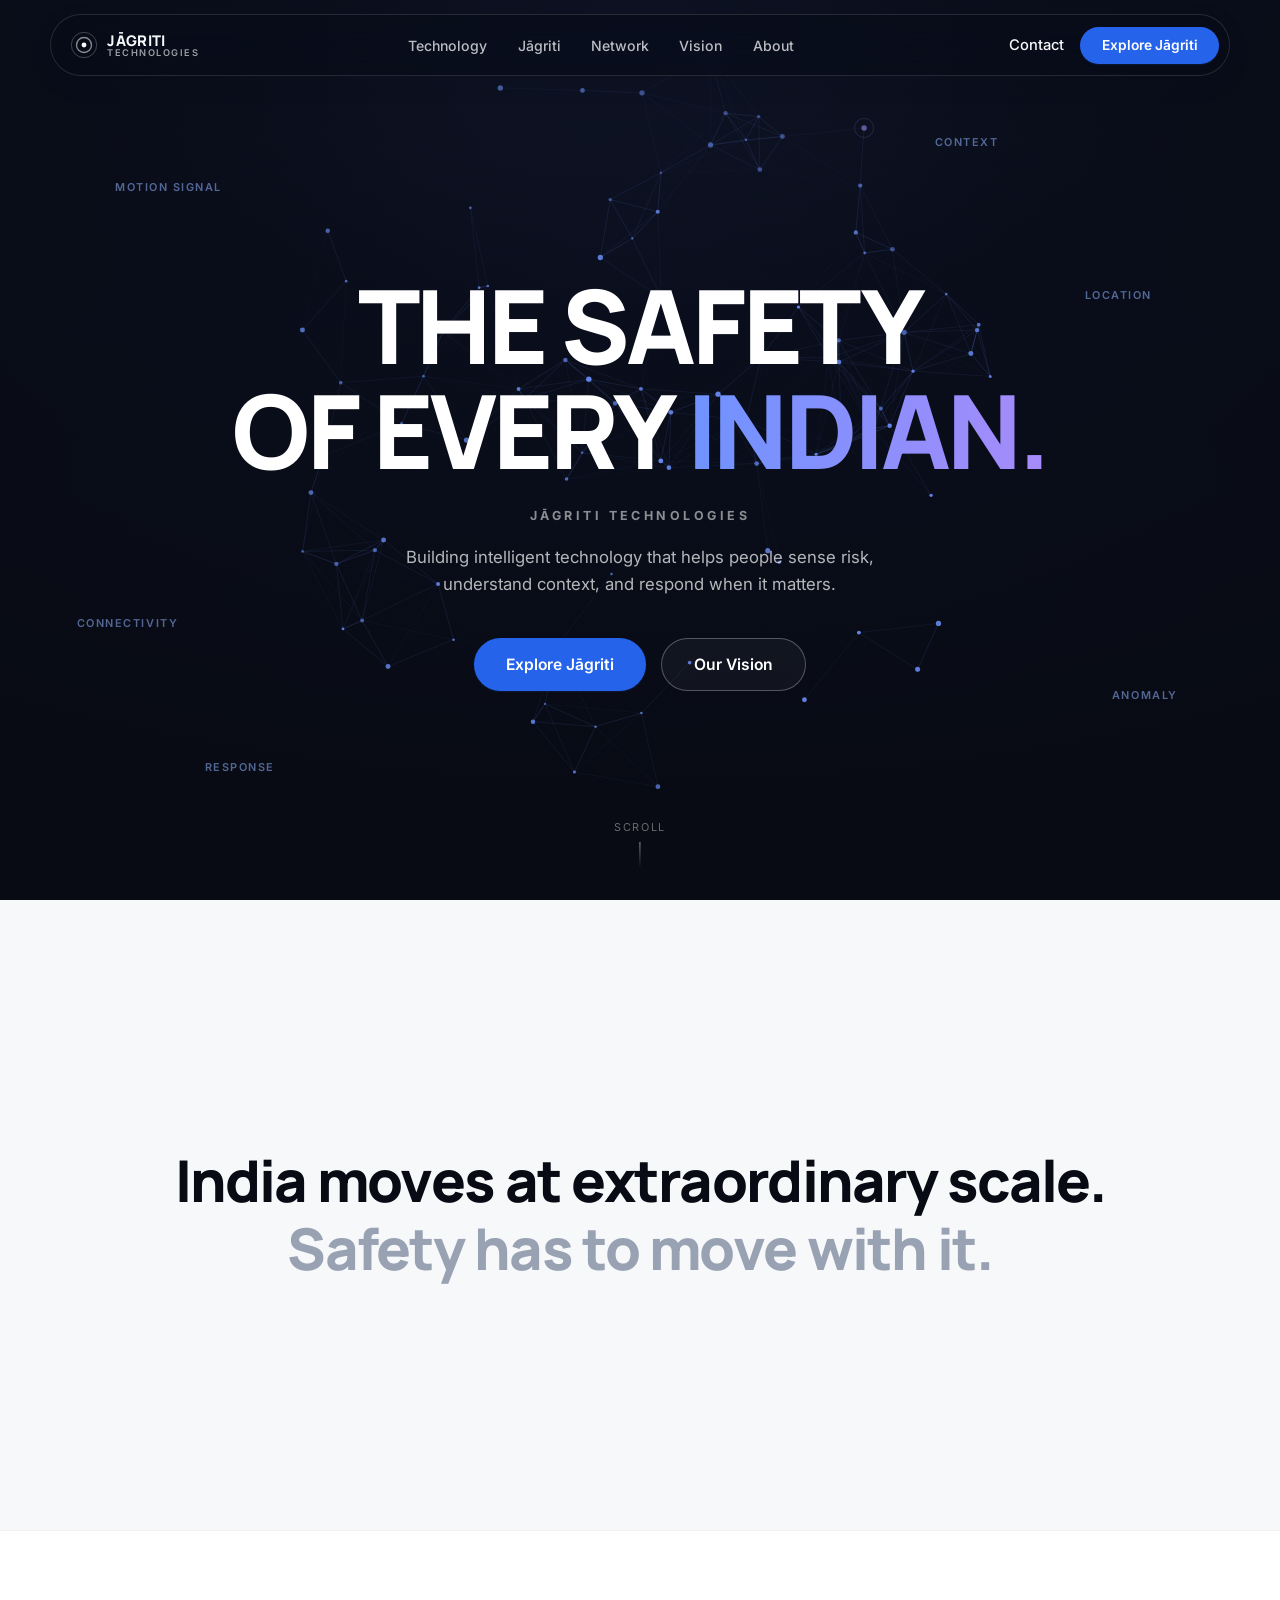
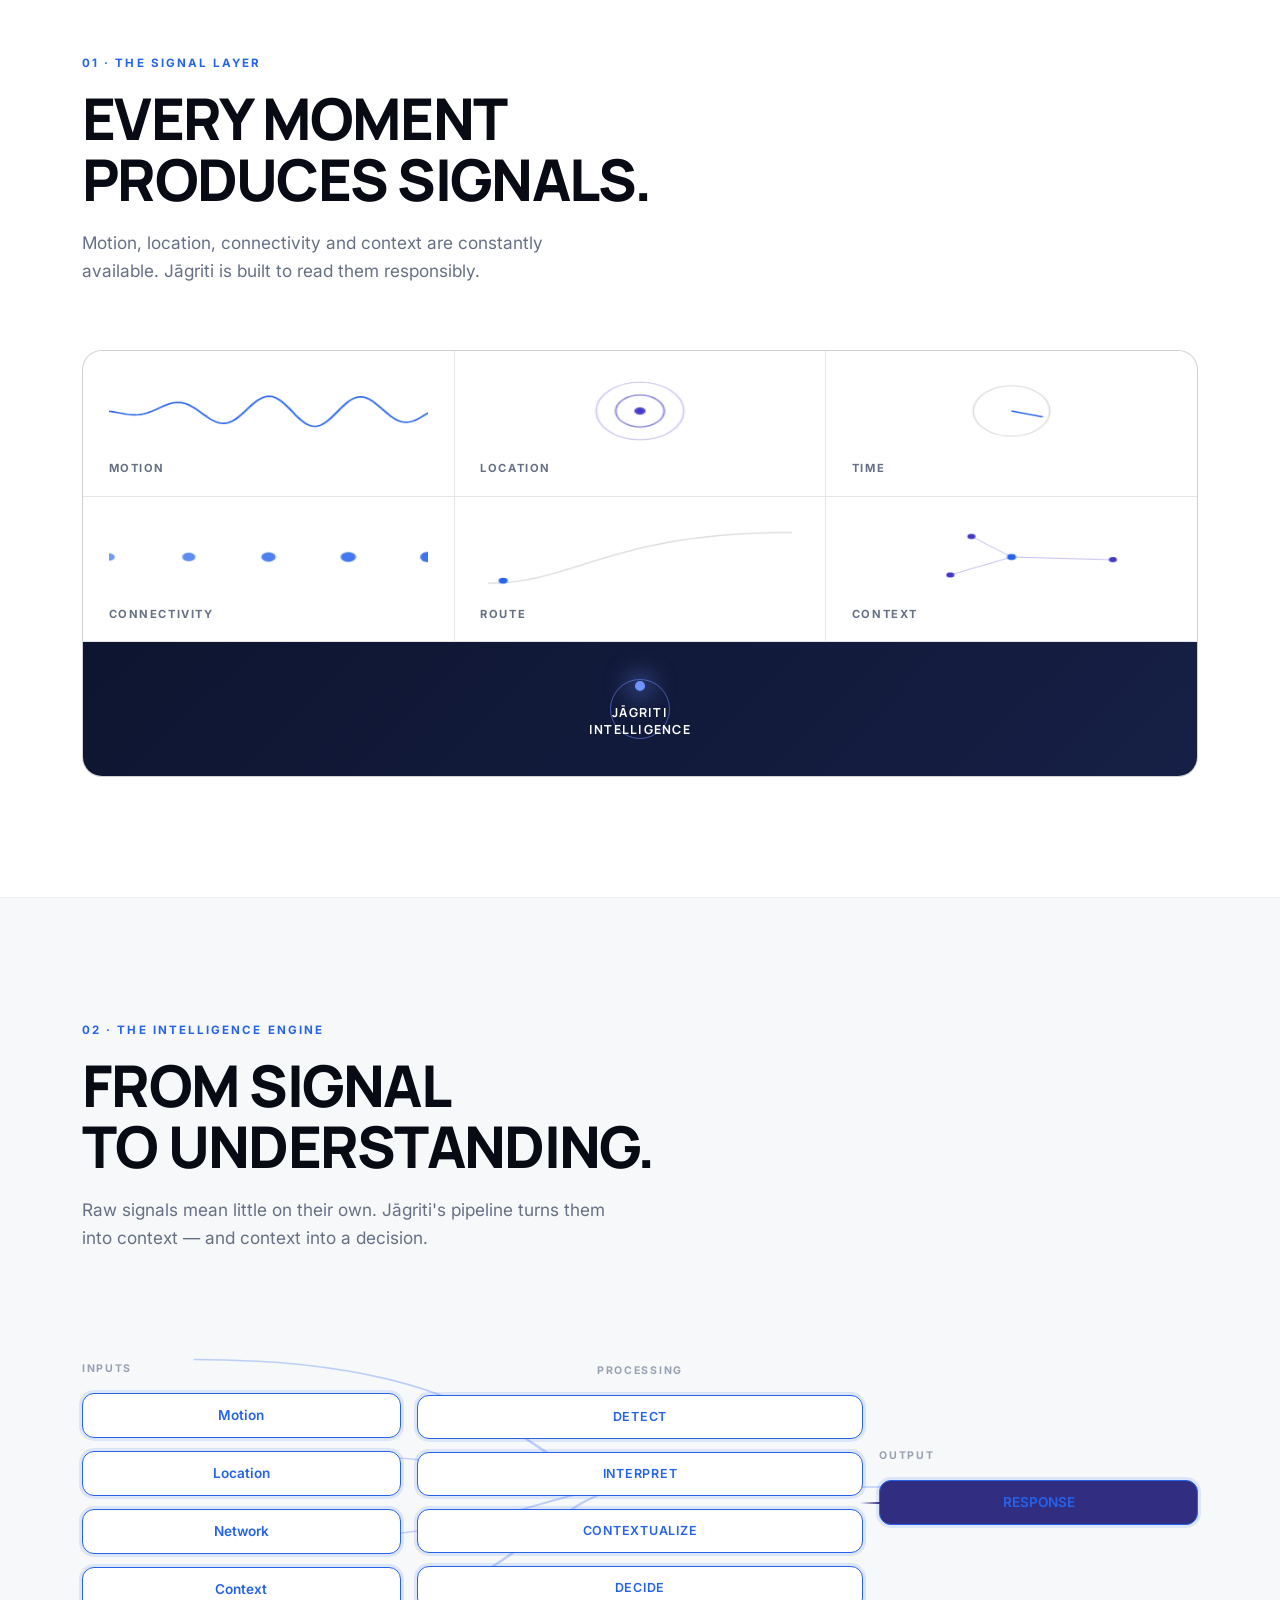
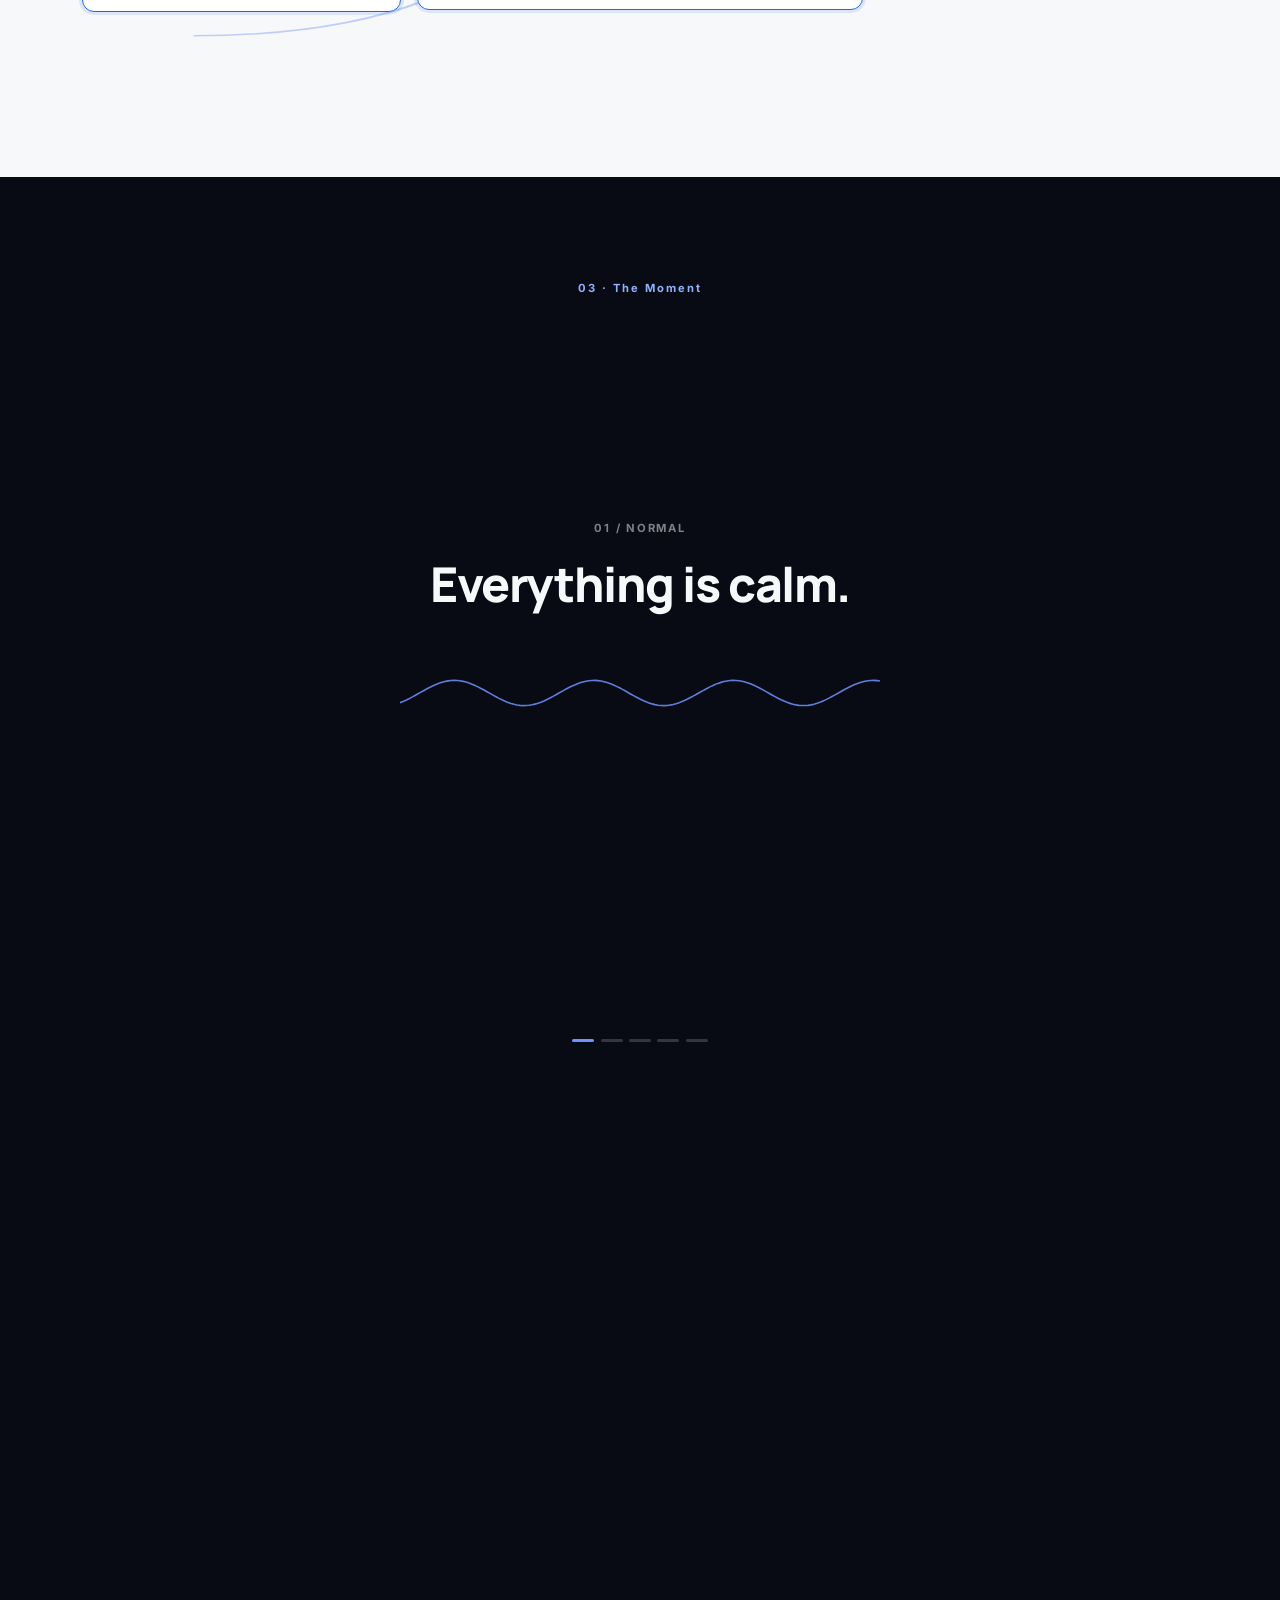
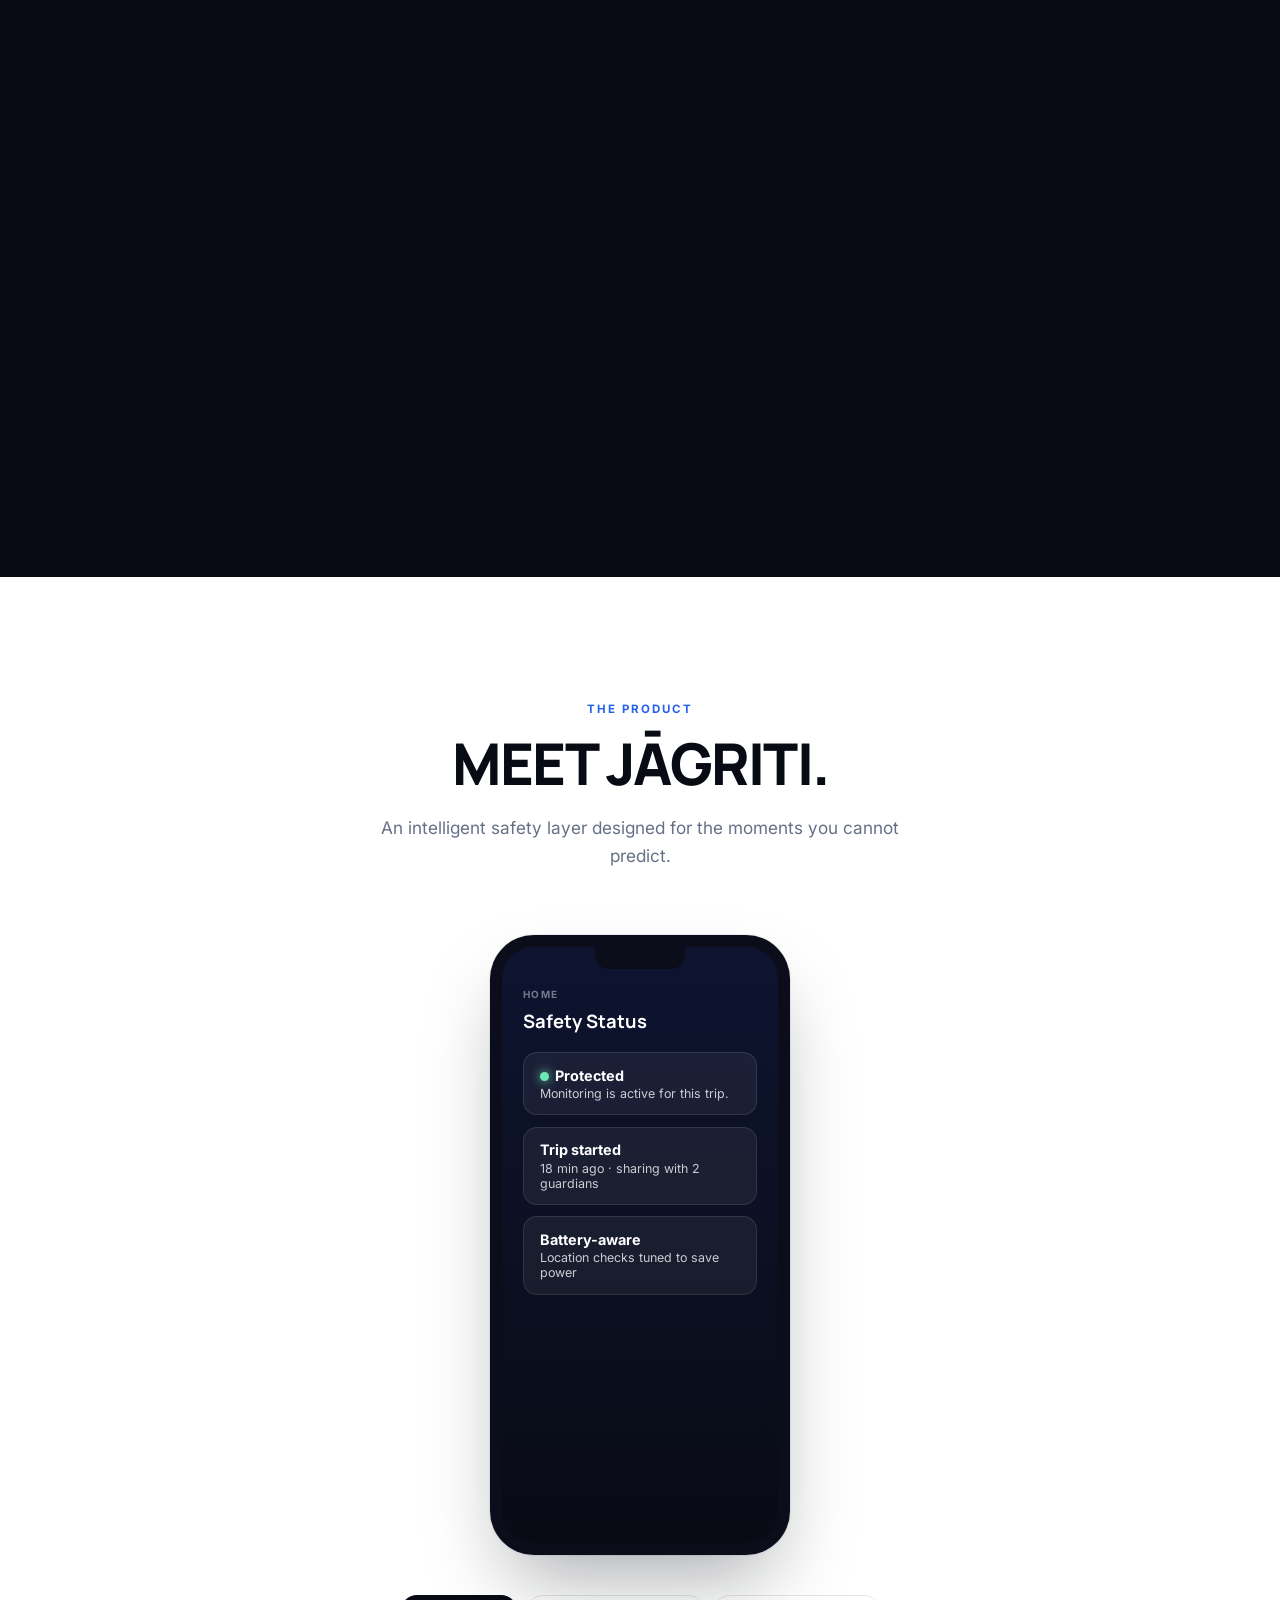
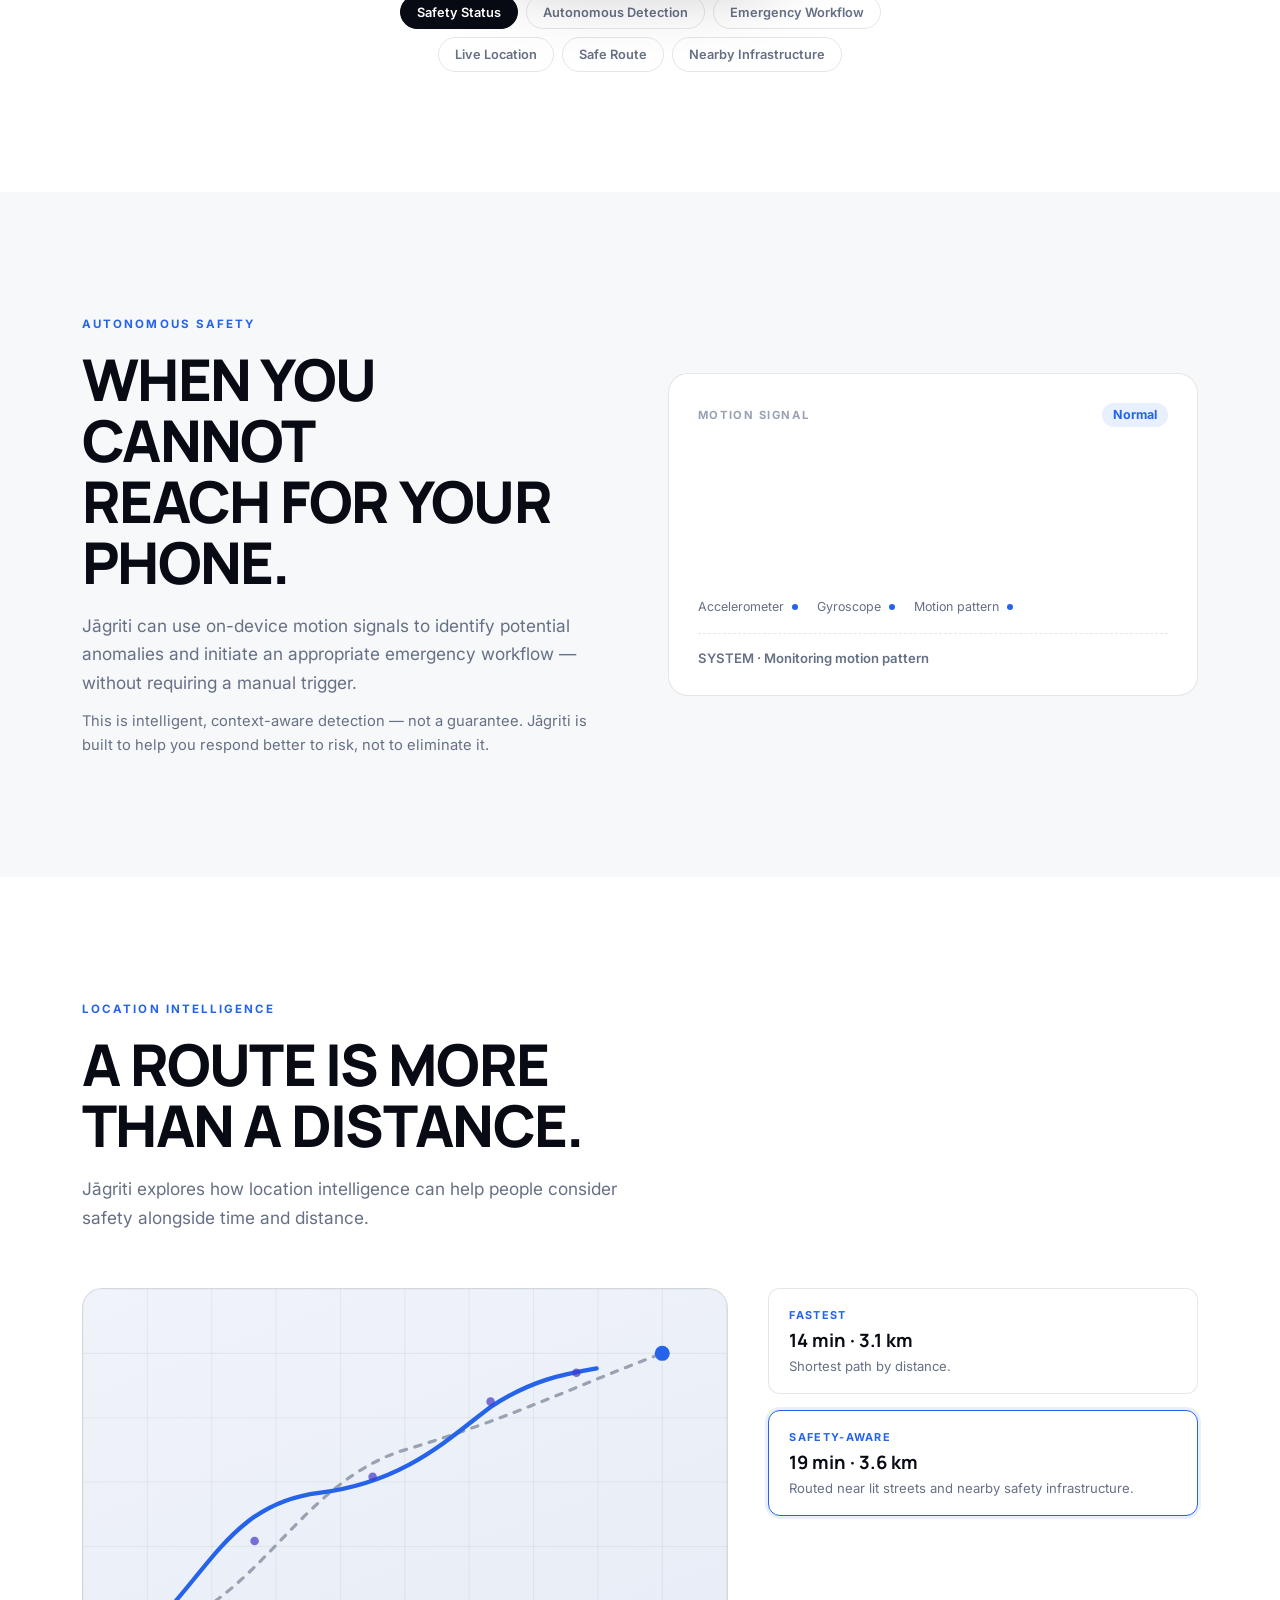
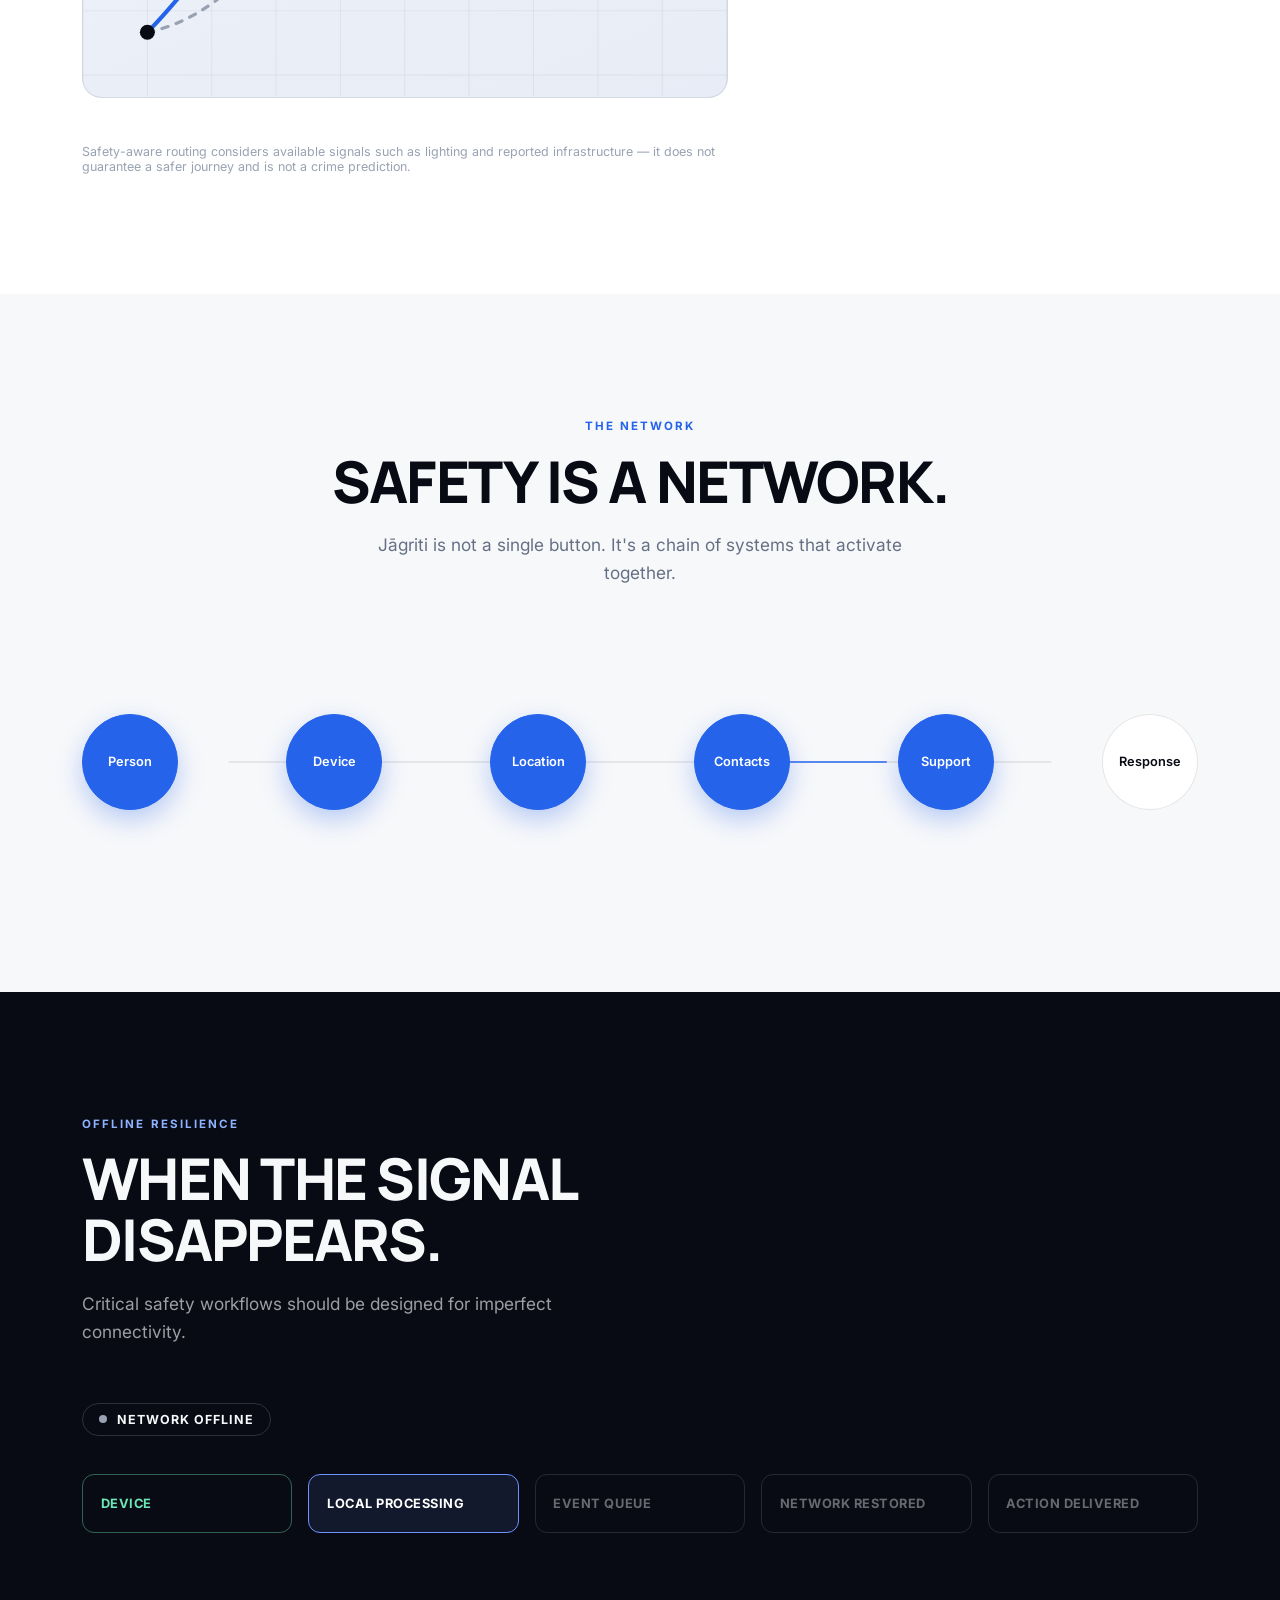
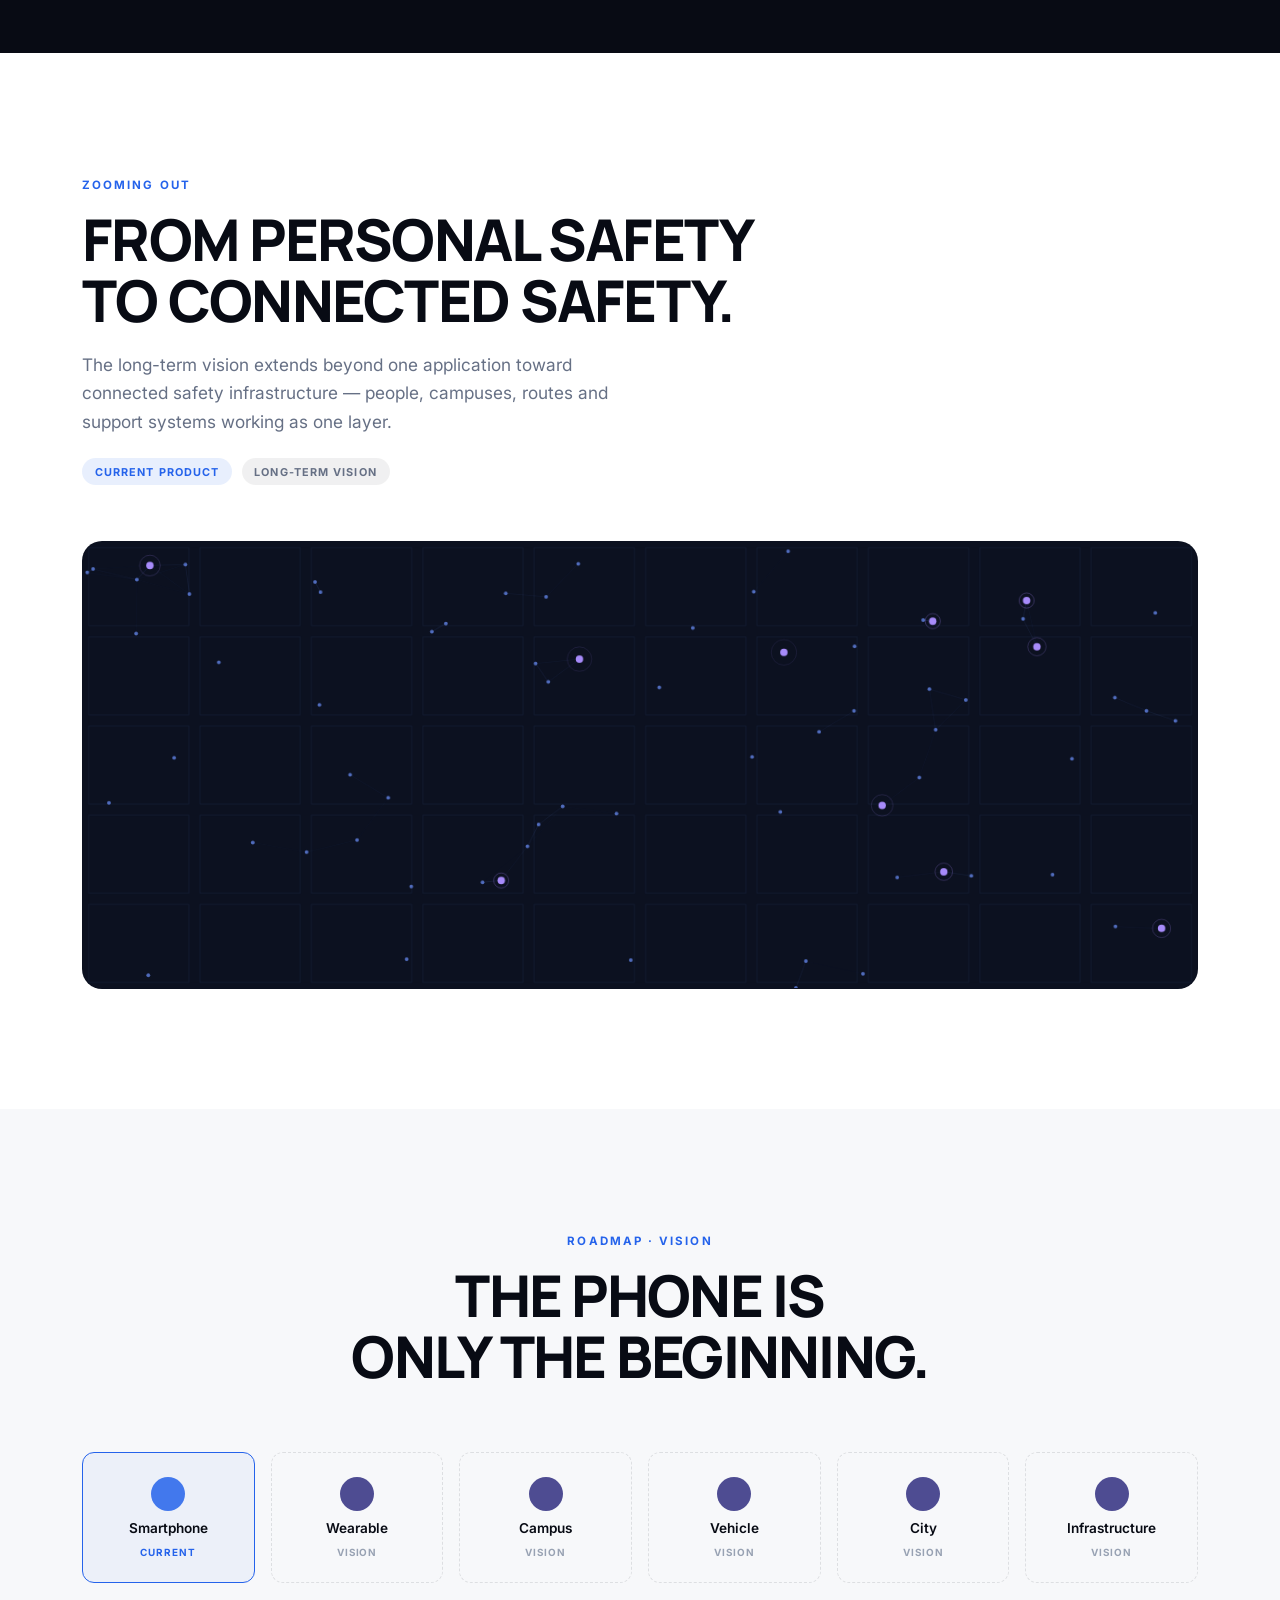
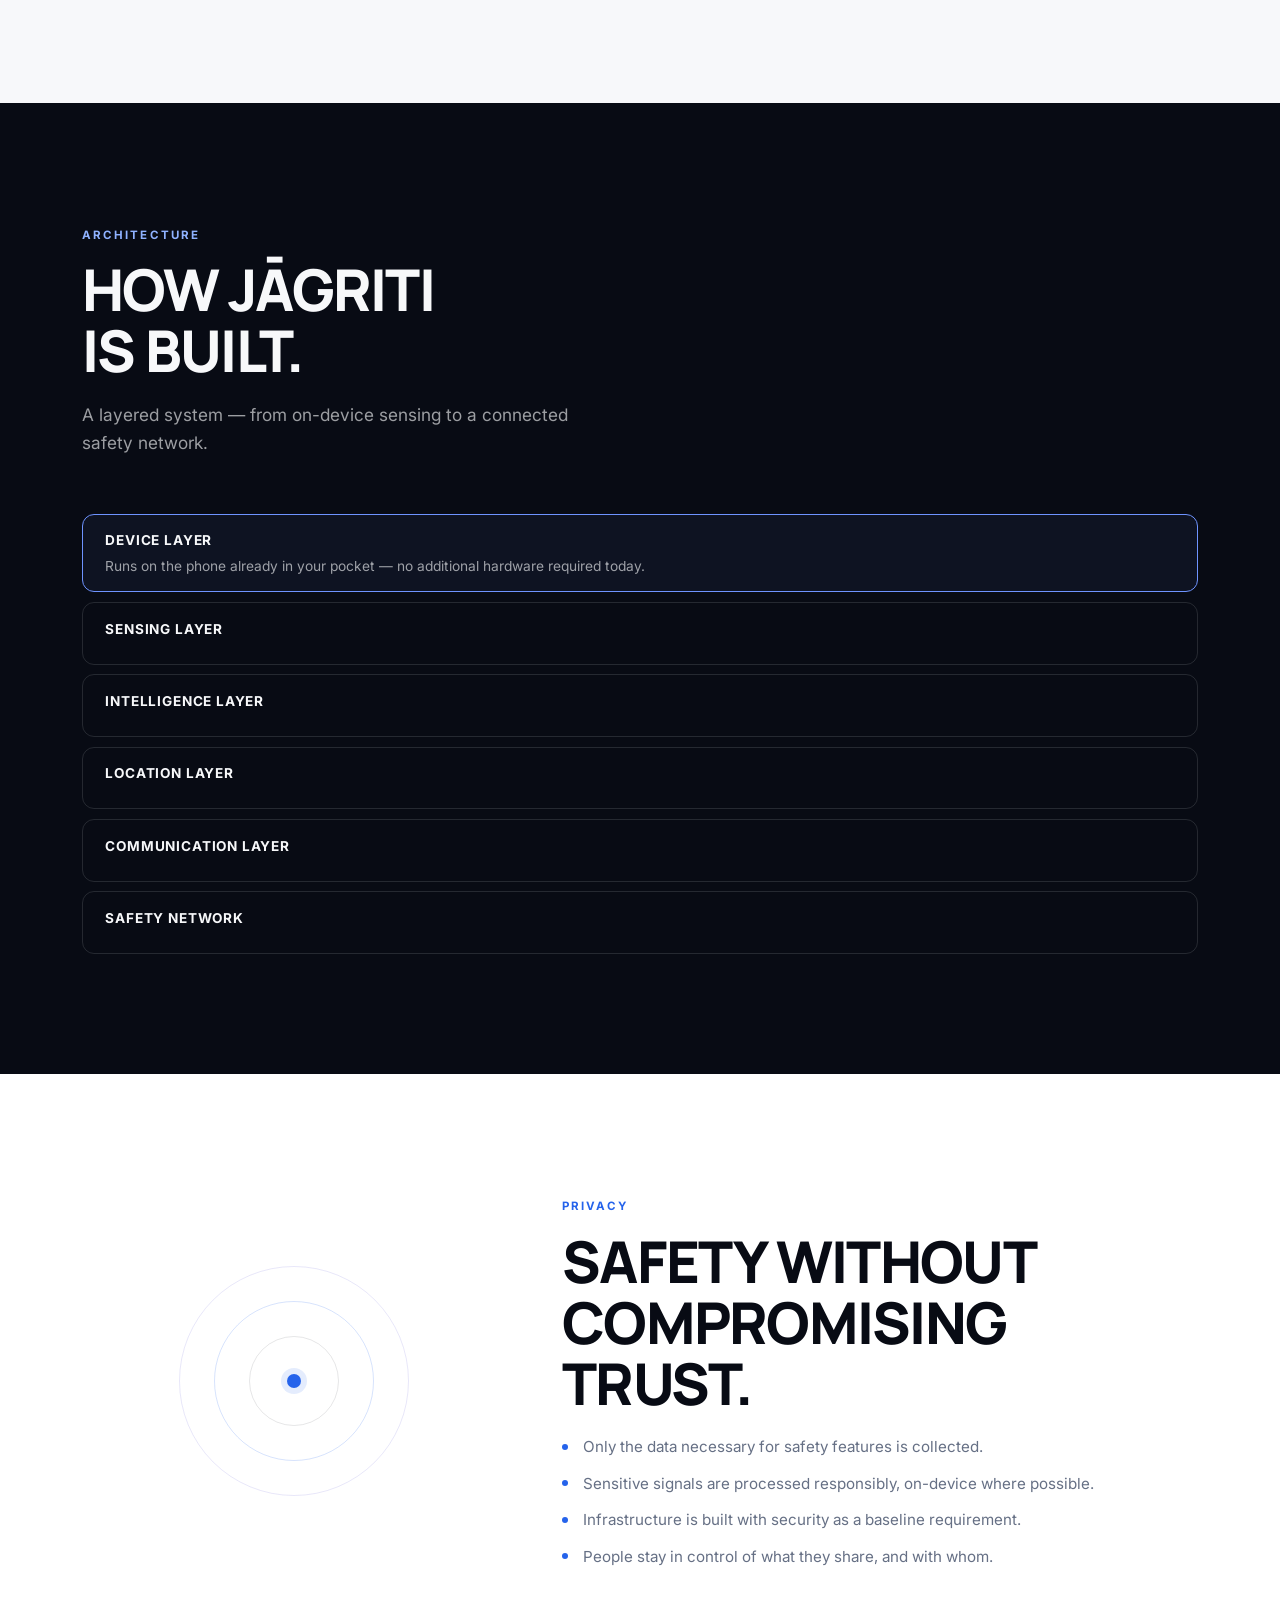
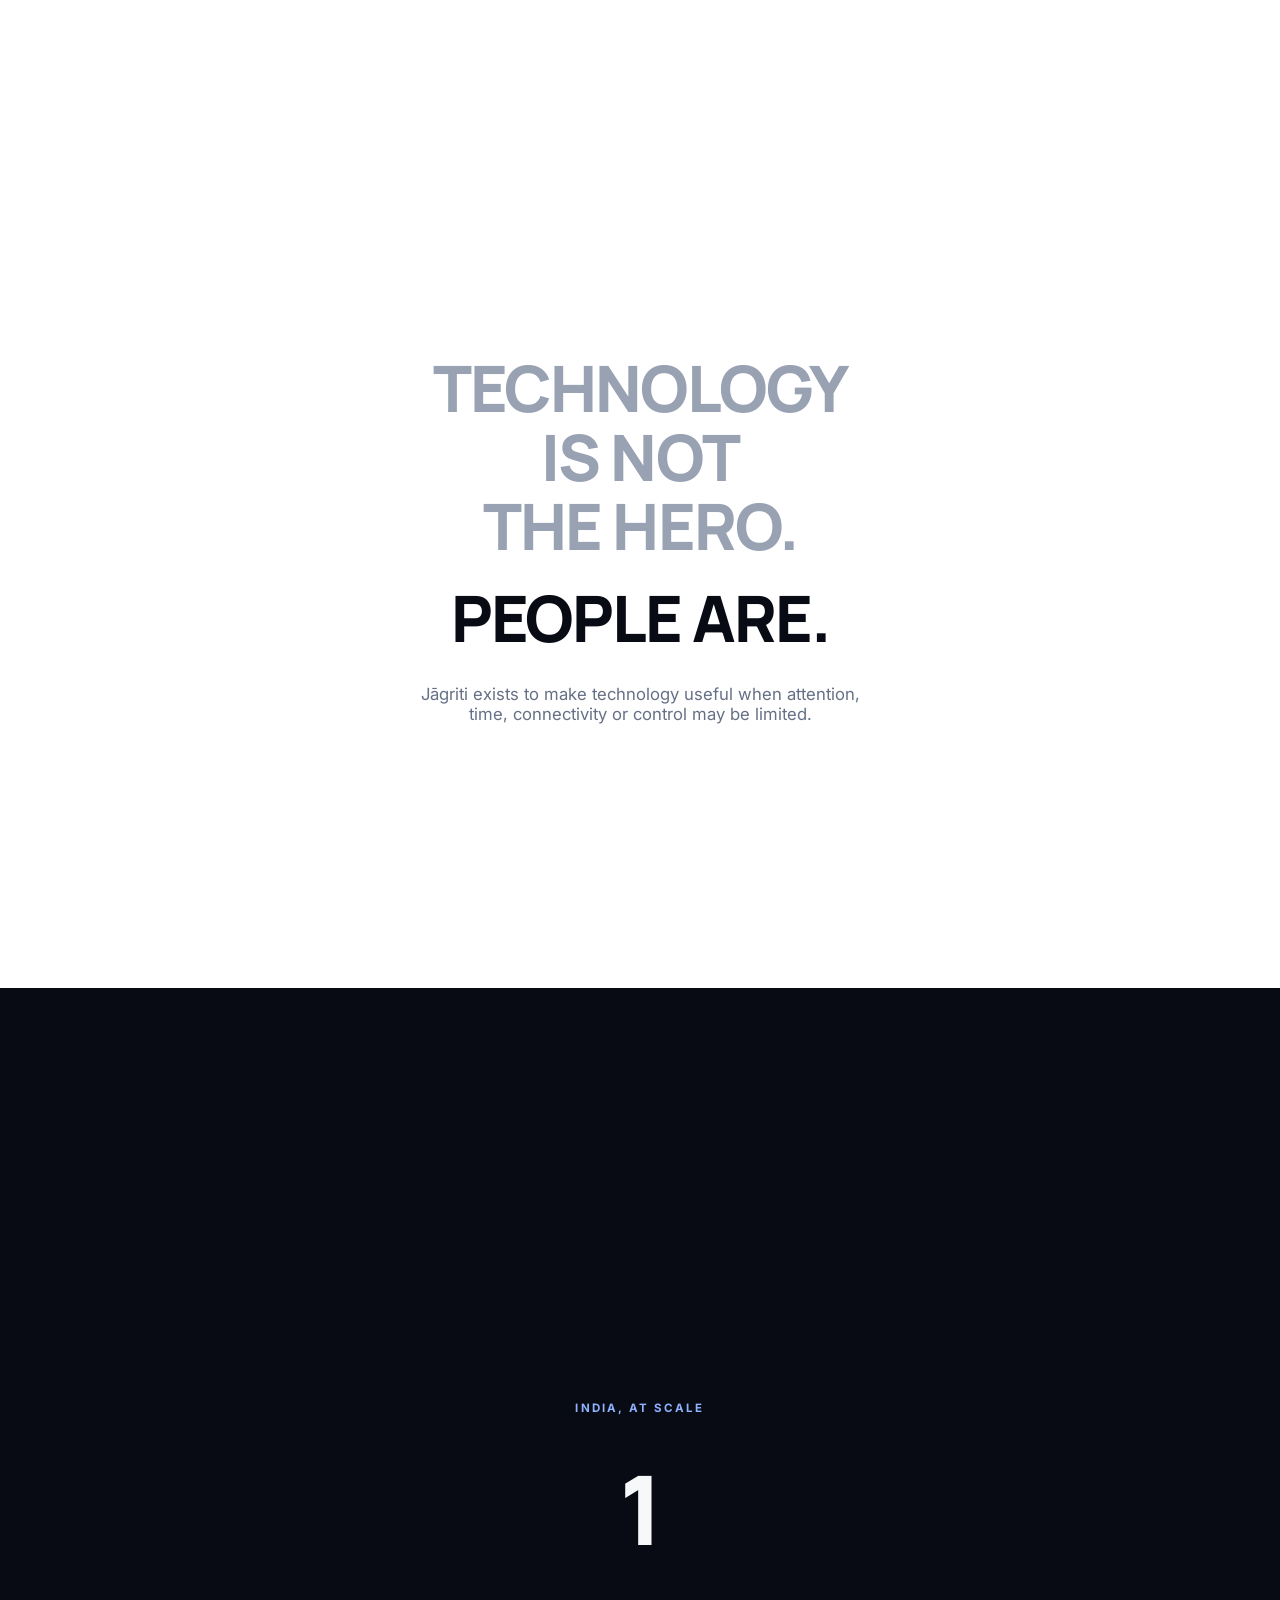
==== commit cbd87c41: "Merge pull request #8 from piyush080205/ccr-f6343f21-ekihwt Update traction stats and remove metapho" ====
--- a/index.html
+++ b/index.html
@@ -580,23 +580,18 @@
           <span class="stat-label">Beta Testers</span>
         </div>
         <div class="stat">
-          <span class="stat-num" data-count="2800" data-suffix="+">0</span>
+          <span class="stat-num" data-count="14000" data-suffix="+">0</span>
           <span class="stat-label">Waitlisted</span>
         </div>
         <div class="stat">
-          <span class="stat-num" data-prefix="$" data-count="7500" data-suffix="">0</span>
-          <span class="stat-label">Pre-Seed Raised</span>
-          <span class="stat-note">Aug 2025 · 3% equity</span>
+          <span class="stat-num" data-count="2" data-suffix="">0</span>
+          <span class="stat-label">Paid Pilots</span>
+          <span class="stat-note">₹52L ARR</span>
         </div>
         <div class="stat">
-          <span class="stat-num" data-count="1" data-suffix="">0</span>
-          <span class="stat-label">Paid Pilot University</span>
-          <span class="stat-note">₹12.8L / year</span>
-        </div>
-        <div class="stat">
-          <span class="stat-num" data-prefix="$" data-count="510" data-suffix="K">0</span>
+          <span class="stat-num" data-prefix="₹" data-count="11.5" data-decimals="1" data-suffix=" Cr">0</span>
           <span class="stat-label">Current Valuation</span>
-          <span class="stat-note">Pre-seed + paid pilot</span>
+          <span class="stat-note">Based on ₹52L ARR</span>
         </div>
       </div>
 
--- a/css/style.css
+++ b/css/style.css
@@ -1028,8 +1028,7 @@
   letter-spacing: -0.03em;
   font-variant-numeric: tabular-nums;
 }
-.scale-caption { font-size: 0.8rem; color: var(--dark-text-soft); margin-bottom: 2.5rem; }
-.scale-echo { margin-top: 1rem; }
+.scale-echo { margin-top: 2.5rem; }
 
 /* =====================================================================
    TRACTION
